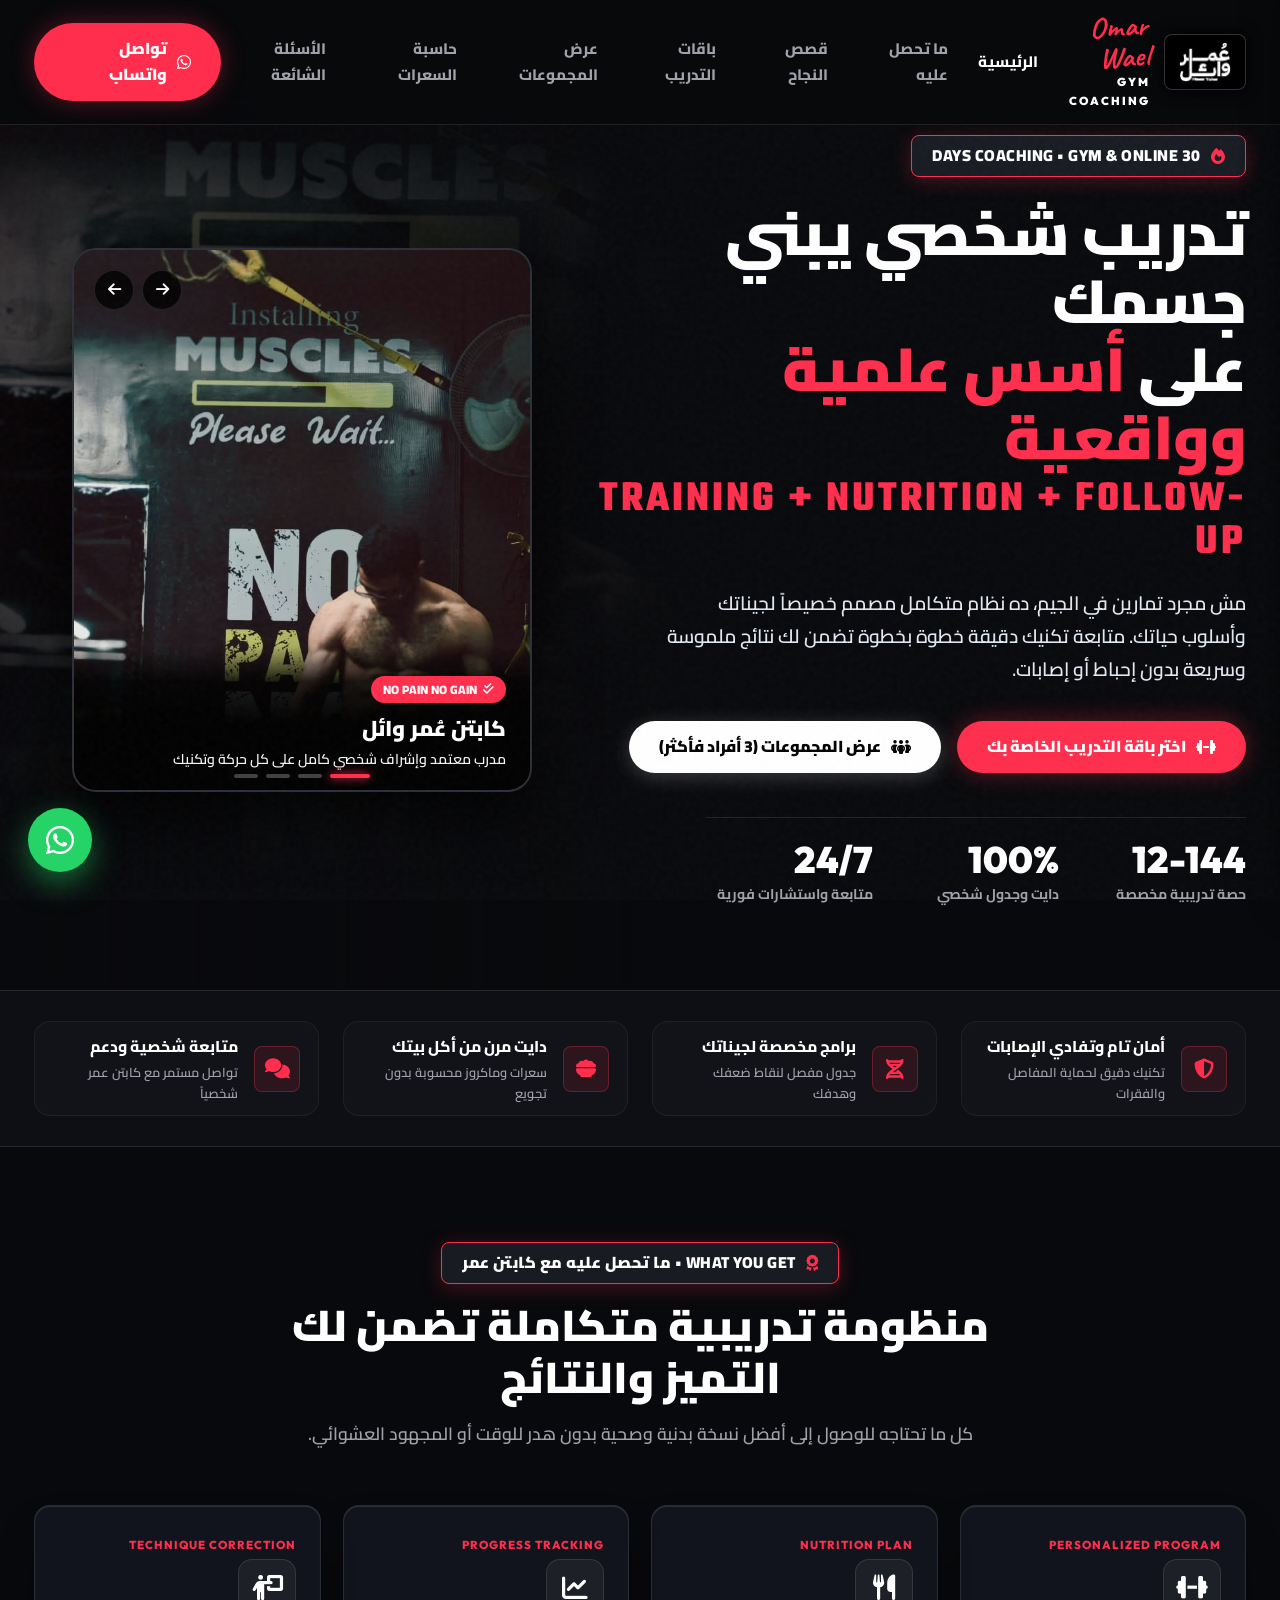
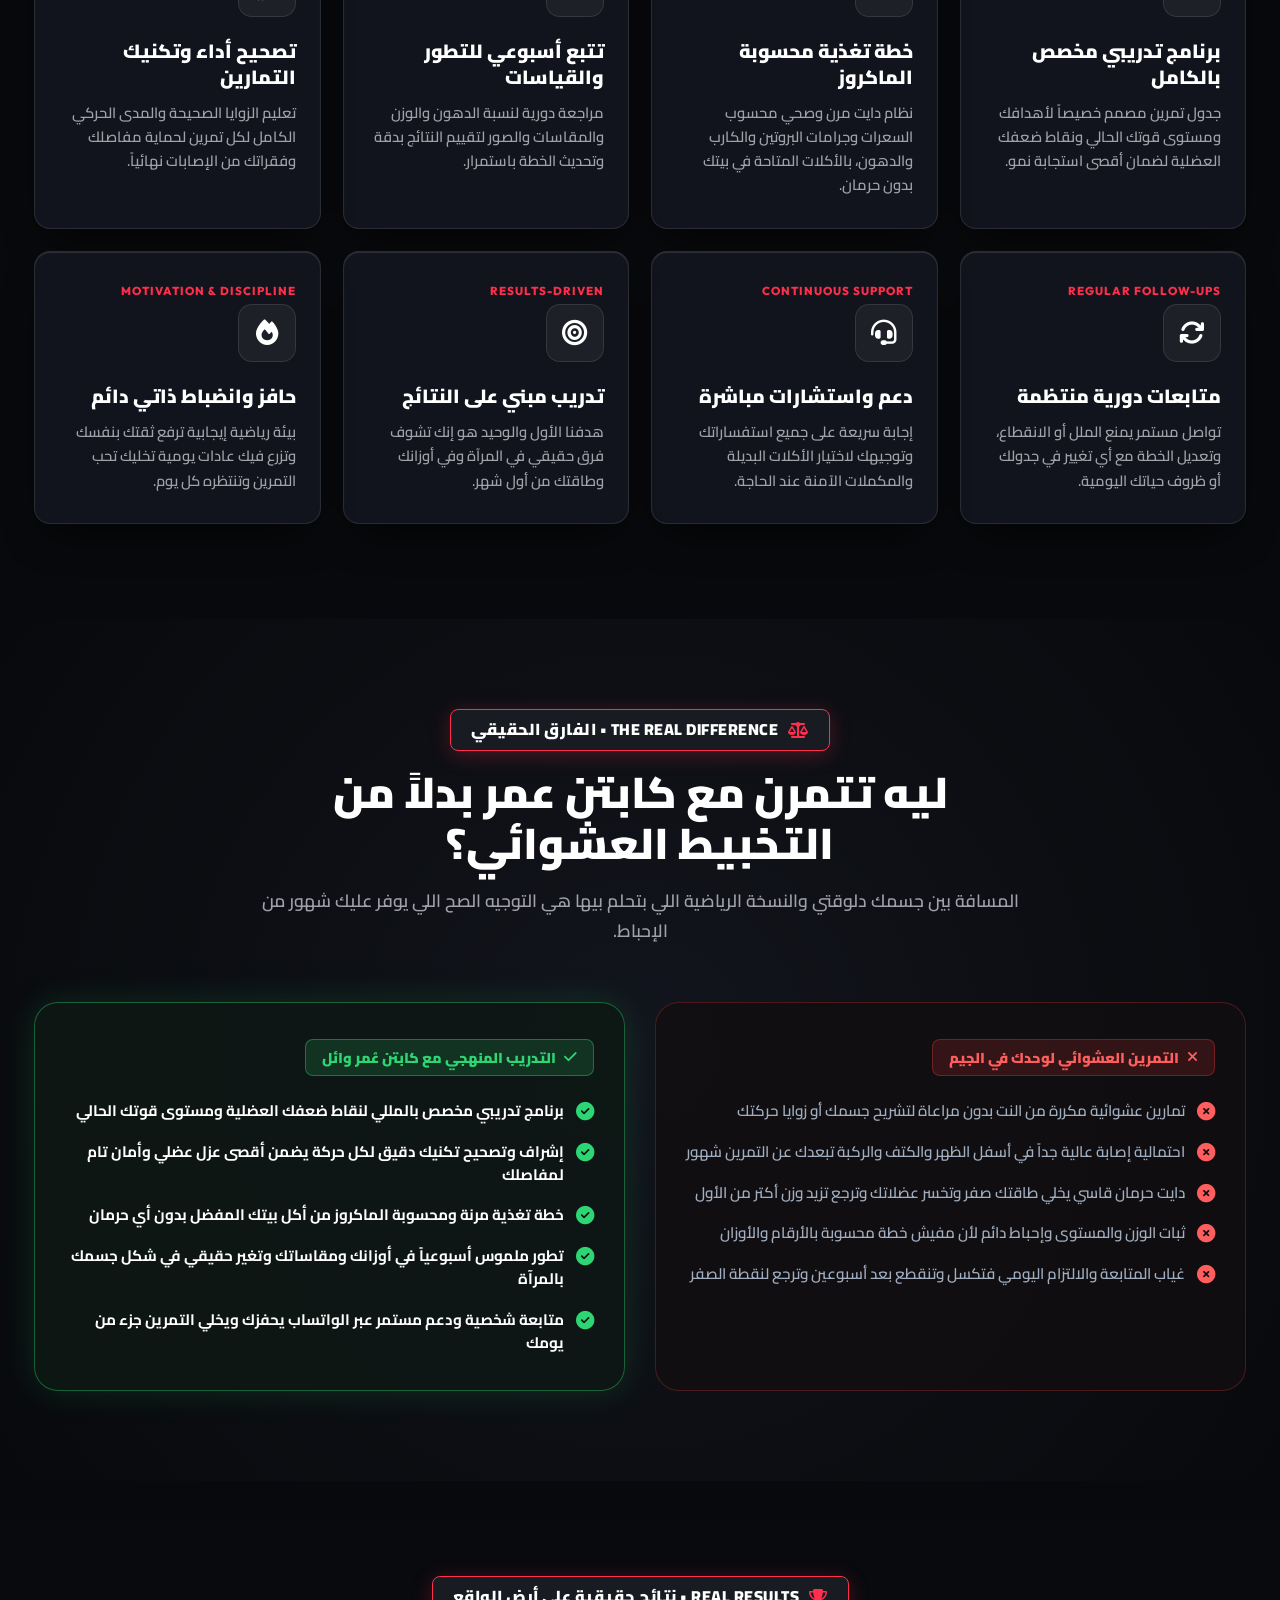
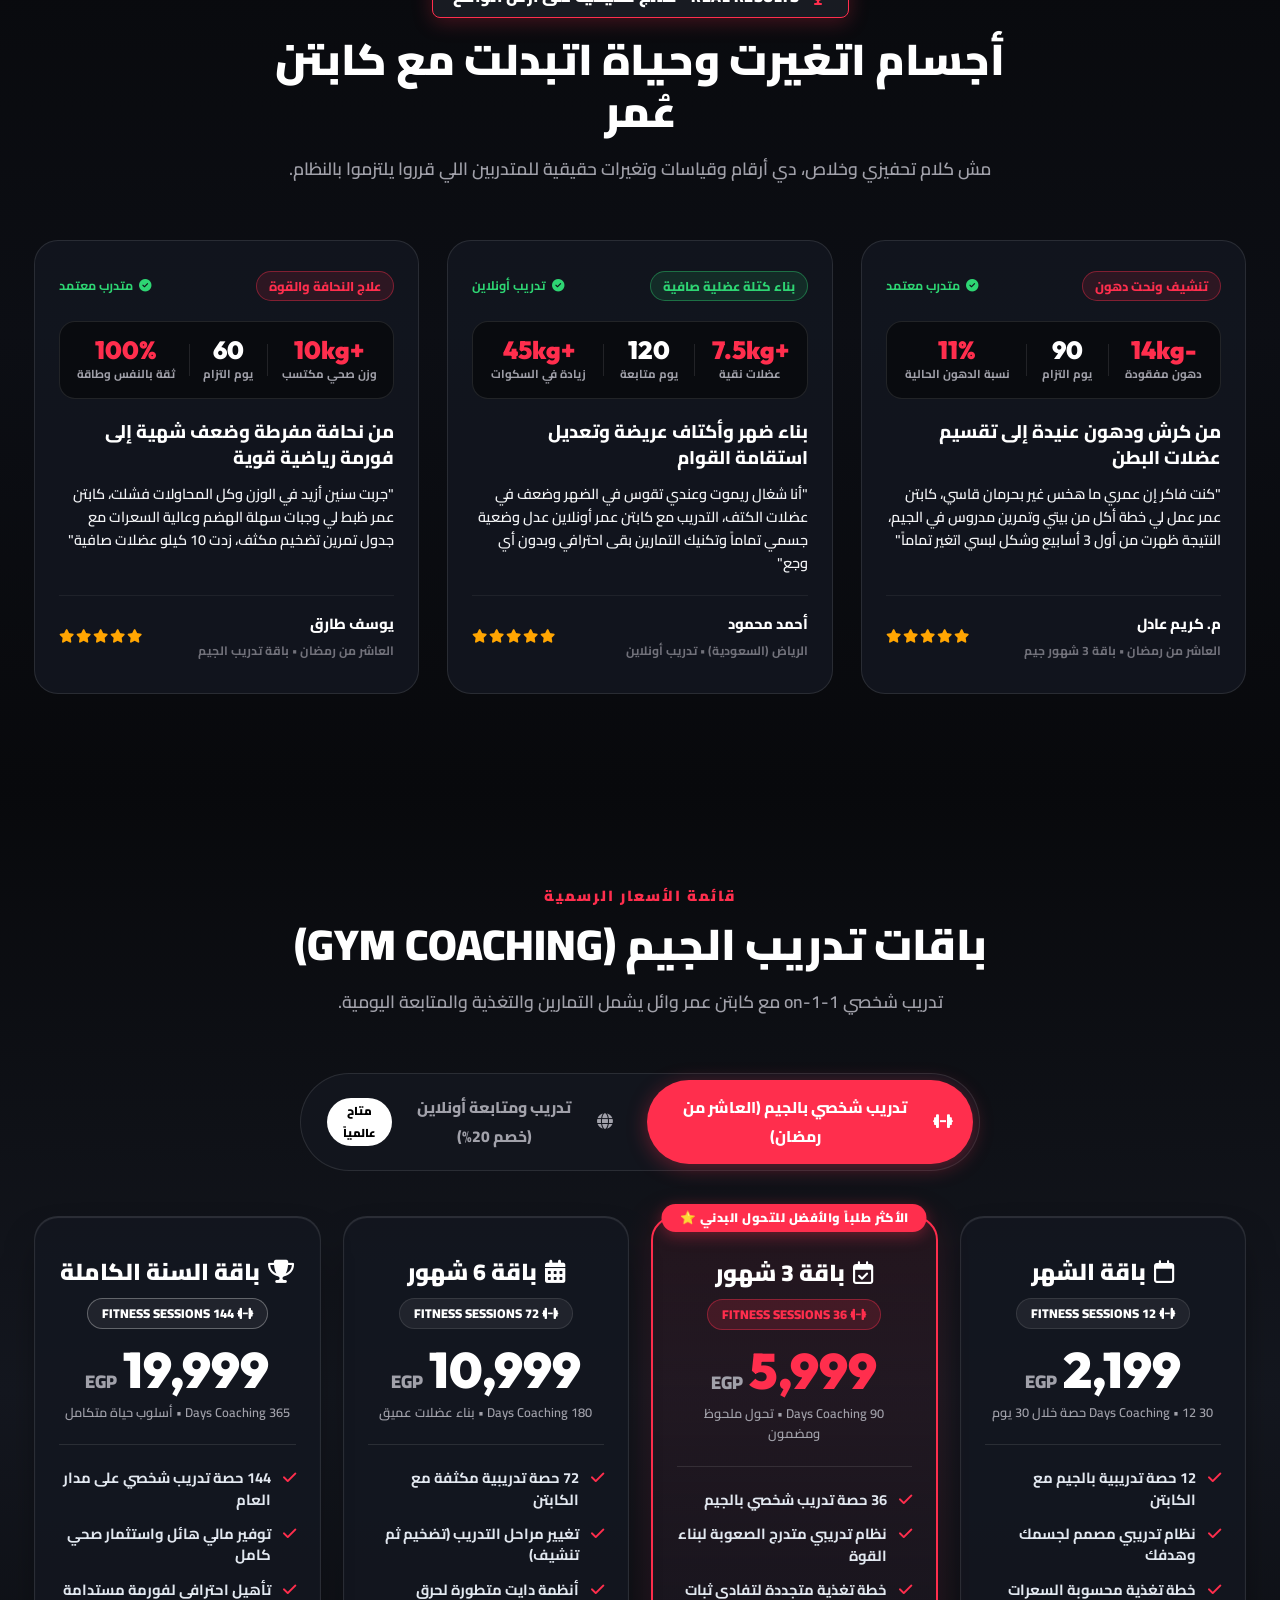
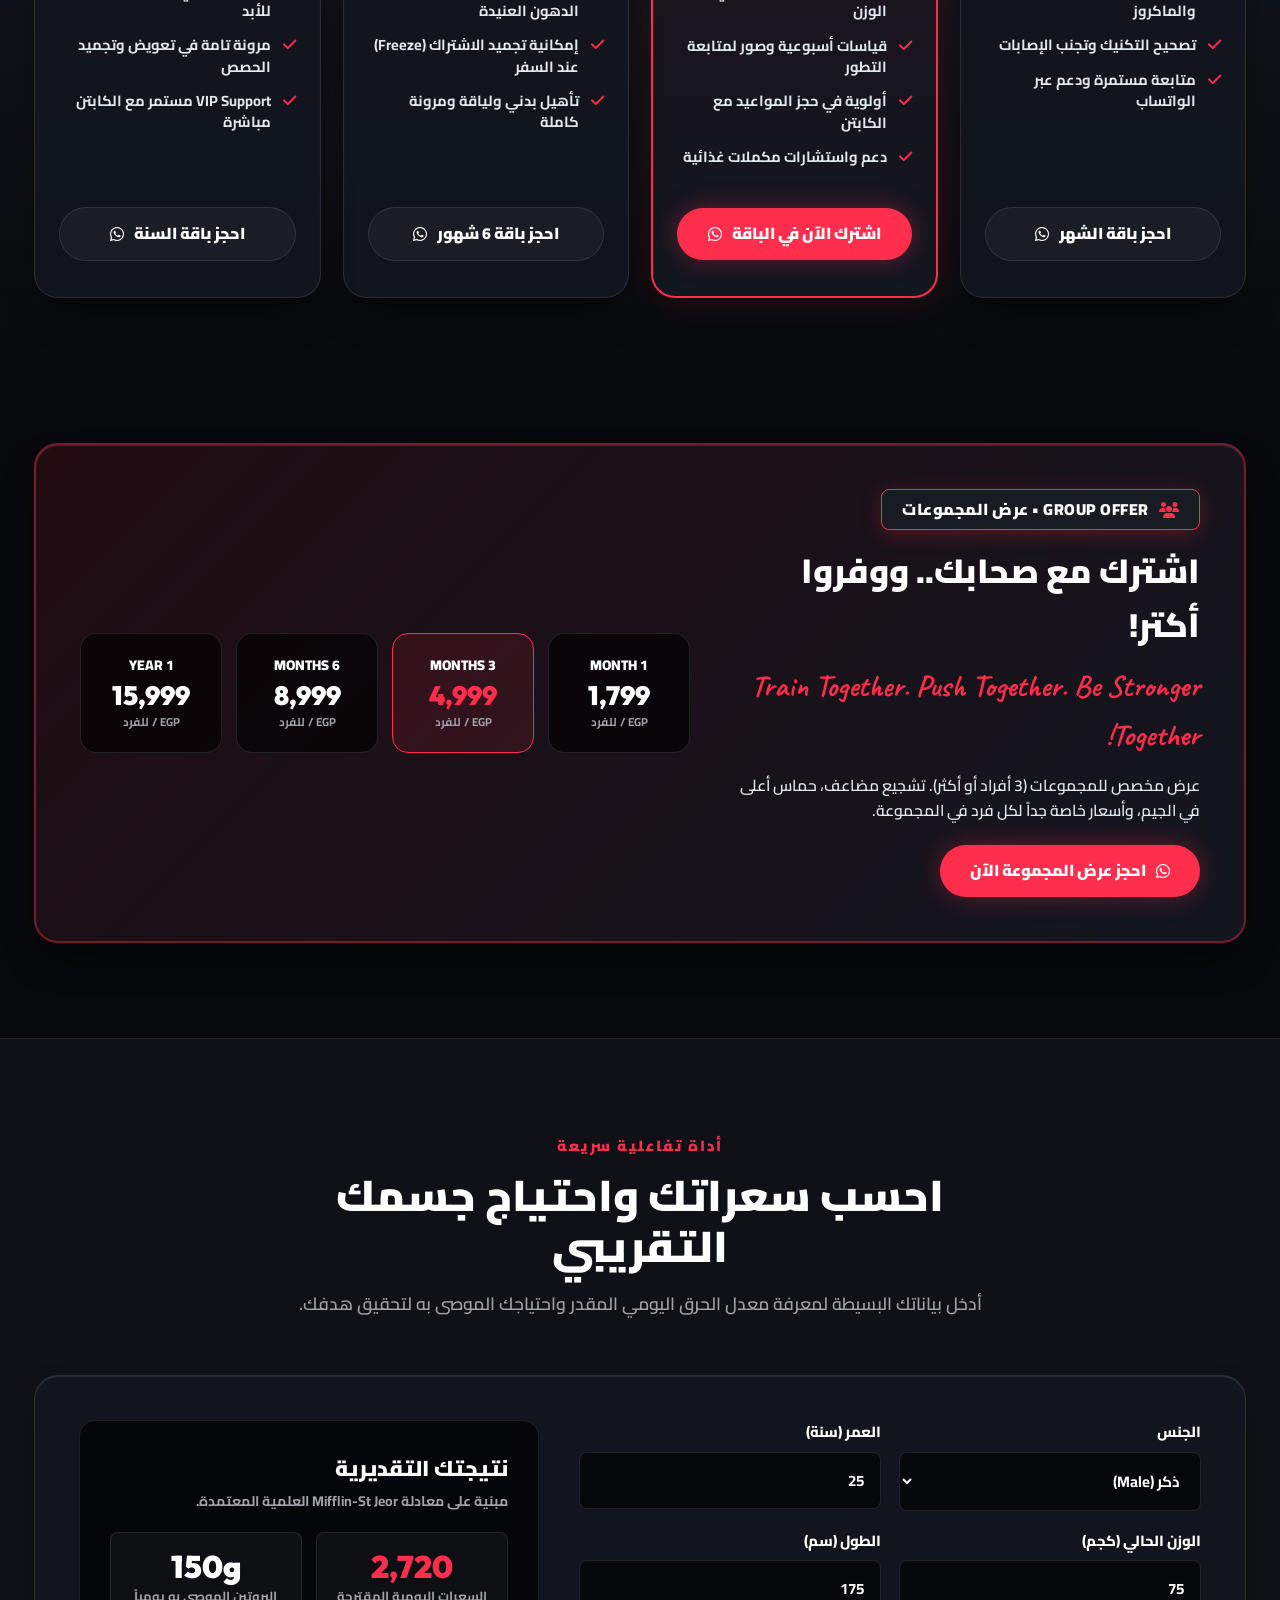
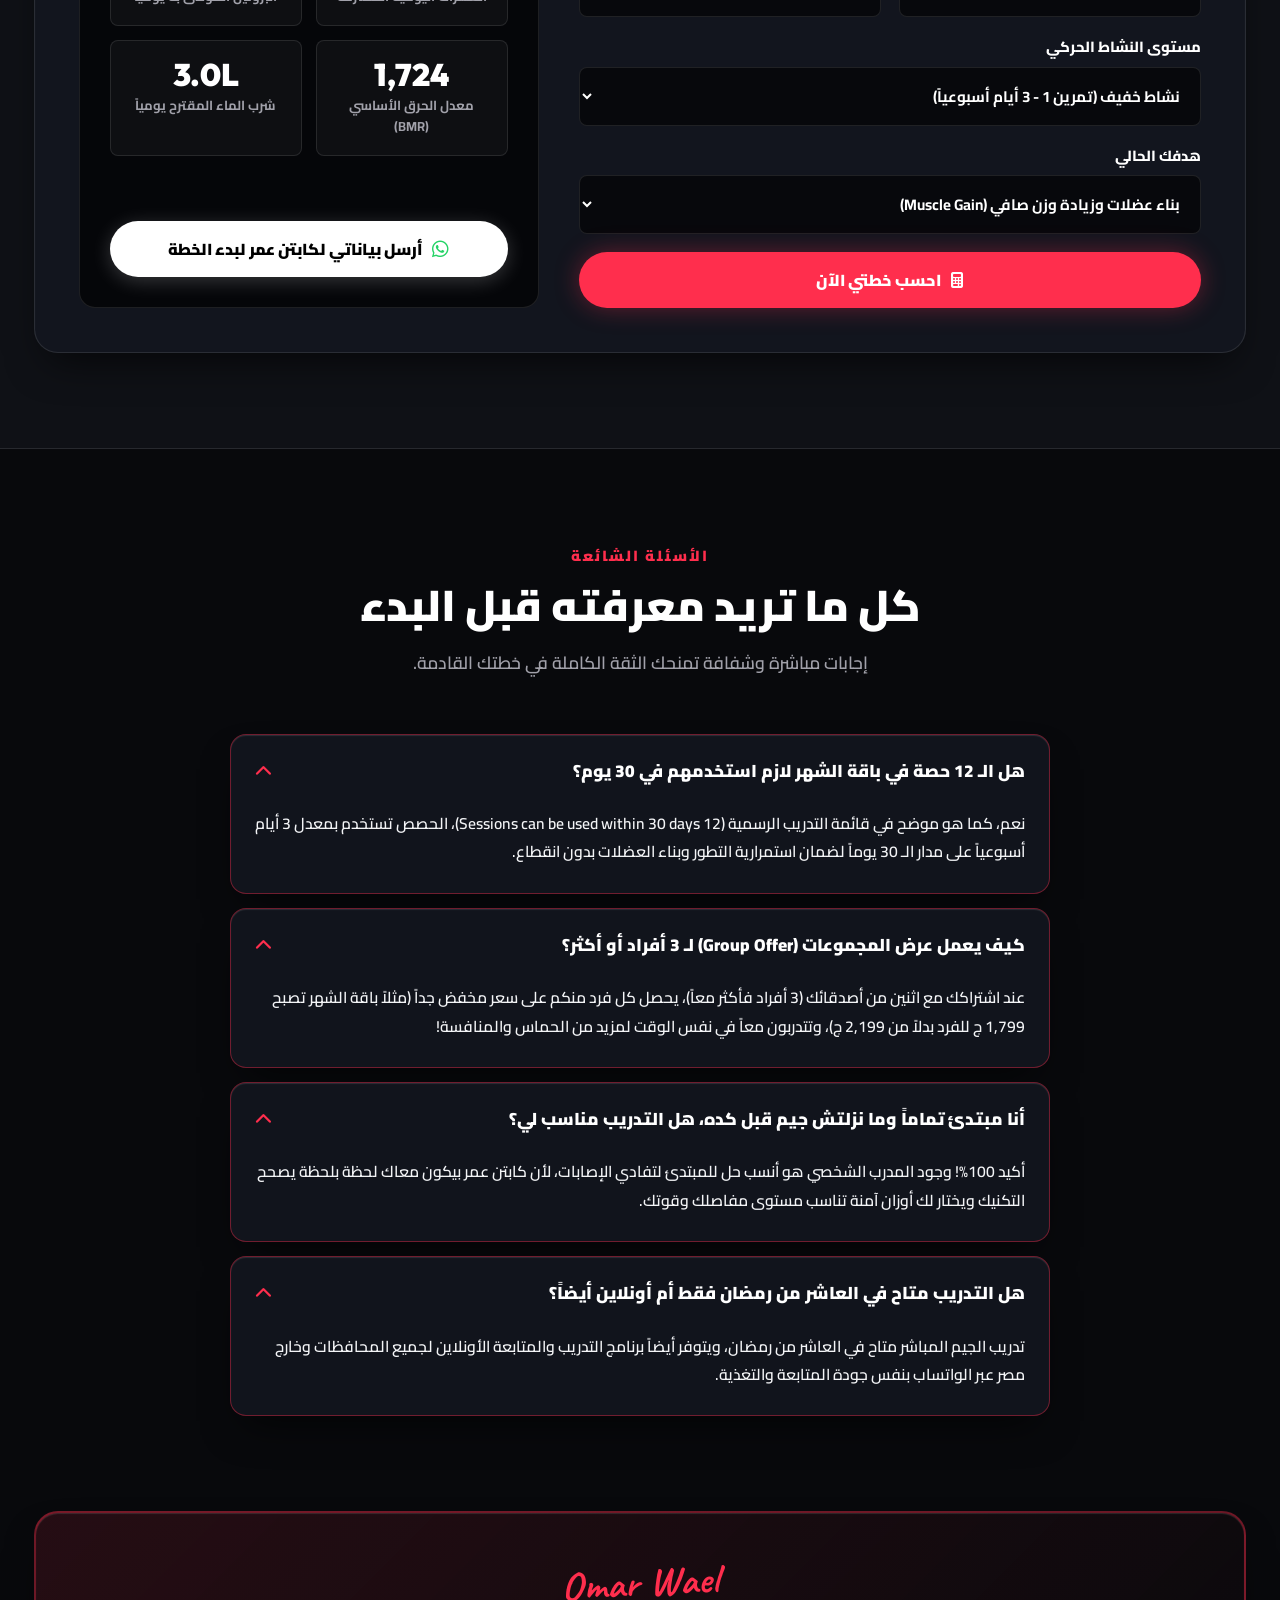
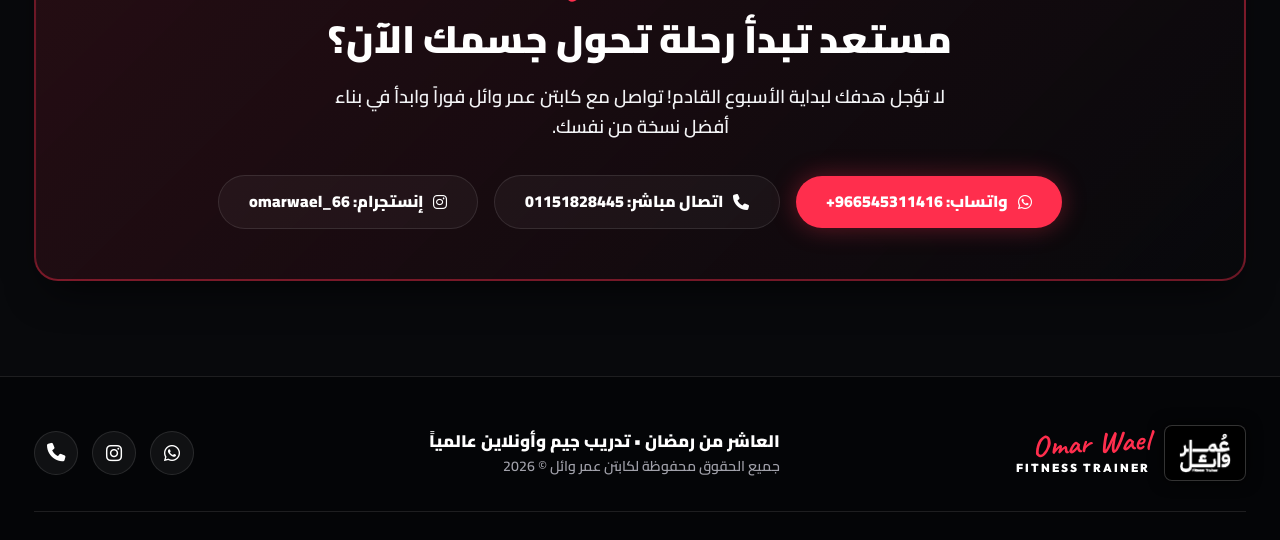
==== index.html @ 927a5b89 "Initial commit: Captain Omar Wael Gym & Online Coaching Website" ====
<!DOCTYPE html>
<html lang="ar" dir="rtl">
<head>
  <meta charset="UTF-8">
  <meta name="viewport" content="width=device-width, initial-scale=1.0">
  <title>كابتن عُمر وائل | GYM COACHING & FITNESS</title>
  <meta name="description" content="الموقع الرسمي لكابتن عمر وائل - تدريب جيم شخصي وتدريب أونلاين. برامج تدريب وتغذية ومتابعة مستمرة. العاشر من رمضان وحول العالم.">
  
  
  <link rel="preconnect" href="https://fonts.googleapis.com">
  <link rel="preconnect" href="https://fonts.gstatic.com" crossorigin>
  <link href="https://fonts.googleapis.com/css2?family=Cairo:wght@600;700;800;900&family=Caveat:wght@700&family=Outfit:wght@600;700;800;900&family=Teko:wght@700&display=swap" rel="stylesheet">
  
  
  <link rel="stylesheet" href="https://cdnjs.cloudflare.com/ajax/libs/font-awesome/6.5.1/css/all.min.css">

  <link rel="stylesheet" href="style.css">
</head>
<body>

  
  <header>
    <div class="container">
      <div class="nav-wrapper">
        <button class="mobile-toggle-btn" id="mobileToggleBtn" onclick="toggleMobileMenu()" aria-label="فتح القائمة">
          <span></span>
          <span></span>
          <span></span>
        </button>
        
        <a href="#hero" class="brand-logo-container">
          <div class="logo-img-wrapper">
            <img src="logo_white_transparent.png" alt="Omar Wael Logo" class="logo-official-img">
          </div>
          <div class="logo-signature-text">
            <span class="signature-name">Omar Wael</span>
            <span class="signature-title">GYM COACHING</span>
          </div>
        </a>

        
        <ul class="nav-links">
          <li><a href="#hero" class="active">الرئيسية</a></li>
          <li><a href="#services">ما تحصل عليه</a></li>
          <li><a href="#transformations">قصص النجاح</a></li>
          <li><a href="#pricing">باقات التدريب</a></li>
          <li><a href="#group-offer">عرض المجموعات</a></li>
          <li><a href="#calculator">حاسبة السعرات</a></li>
          <li><a href="#faq">الأسئلة الشائعة</a></li>
        </ul>

        
        <div>
          <a href="https://wa.me/966545311416?text=%D9%85%D8%B1%D8%AD%D8%A8%D8%A7%D9%8B%20%D9%83%D8%A7%D8%A8%D8%AA%D9%86%20%D8%B9%D9%85%D8%B1%D8%8C%20%D8%A3%D8%B1%D8%BA%D8%A8%20%D9%81%D9%8A%20%D8%A7%D9%84%D8%A7%D8%B3%D8%AA%D9%81%D8%B3%D8%A7%D8%B1%20%D8%B9%D9%86%20%D8%A8%D8%A7%D9%82%D8%A7%D8%AA%20%D8%AA%D8%AF%D8%B1%D9%8A%D8%A8%20%D8%A7%D9%84%D8%AC%D9%8A%D9%85%20(Gym%20Coaching)" target="_blank" class="btn btn-red btn-pulse">
            <i class="fa-brands fa-whatsapp"></i>
            <span>تواصل واتساب</span>
          </a>
        </div>
      </div>
    </div>
  </header>

  <!-- Mobile Drawer Menu -->
  <div class="mobile-nav-drawer" id="mobileNavDrawer">
    <div class="mobile-drawer-header">
      <div class="logo-signature-text">
        <span class="signature-name">Omar Wael</span>
        <span class="signature-title">FITNESS COACH</span>
      </div>
      <button class="drawer-close-btn" onclick="toggleMobileMenu()" aria-label="إغلاق القائمة">
        <i class="fa-solid fa-xmark"></i>
      </button>
    </div>
    <ul class="mobile-nav-links">
      <li><a href="#hero" onclick="toggleMobileMenu()"><i class="fa-solid fa-house"></i> <span>الرئيسية</span></a></li>
      <li><a href="#trust" onclick="toggleMobileMenu()"><i class="fa-solid fa-shield-halved"></i> <span>الضمانات والتميز</span></a></li>
      <li><a href="#services" onclick="toggleMobileMenu()"><i class="fa-solid fa-dumbbell"></i> <span>ما تحصل عليه</span></a></li>
      <li><a href="#transformations" onclick="toggleMobileMenu()"><i class="fa-solid fa-trophy"></i> <span>قصص النجاح</span></a></li>
      <li><a href="#comparison" onclick="toggleMobileMenu()"><i class="fa-solid fa-scale-balanced"></i> <span>ليه تدرب مع عمر</span></a></li>
      <li><a href="#pricing" onclick="toggleMobileMenu()"><i class="fa-solid fa-tags"></i> <span>باقات التدريب</span></a></li>
      <li><a href="#group-offer" onclick="toggleMobileMenu()"><i class="fa-solid fa-users"></i> <span>عرض المجموعات</span></a></li>
      <li><a href="#calculator" onclick="toggleMobileMenu()"><i class="fa-solid fa-calculator"></i> <span>حاسبة السعرات</span></a></li>
      <li><a href="#faq" onclick="toggleMobileMenu()"><i class="fa-solid fa-circle-question"></i> <span>الأسئلة الشائعة</span></a></li>
    </ul>
    <div style="margin-top: auto; padding-top: 20px;">
      <a href="https://wa.me/966545311416?text=%D9%85%D8%B1%D8%AD%D8%A8%D8%A7%D9%8B%20%D9%83%D8%A7%D8%A8%D8%AA%D9%86%20%D8%B9%D9%85%D8%B1%D8%8C%20%D8%A3%D8%B1%D8%BA%D8%A8%20%D9%81%D9%8A%20%D8%A7%D9%84%D8%A7%D8%B3%D8%AA%D9%81%D8%B3%D8%A7%D8%B1%20%D8%B9%D9%86%20%D8%A8%D8%A7%D9%82%D8%A7%D8%AA%20%D8%A7%D9%84%D8%AA%D8%AF%D8%B1%D9%8A%D8%A8" target="_blank" class="btn btn-red" style="width: 100%;">
        <i class="fa-brands fa-whatsapp"></i>
        <span>تواصل واتساب</span>
      </a>
    </div>
  </div>
  <div class="drawer-backdrop" id="drawerBackdrop" onclick="toggleMobileMenu()"></div>

  <!-- Hero Section -->
  <section class="hero-section" id="hero">
    <div class="hero-bg-container">
      <img src="WhatsApp Image 2026-09-18 at 9.22.22 PM.jpeg" alt="Captain Omar Wael Gym Backdrop" class="hero-bg-image">
      <div class="hero-overlay-gradient"></div>
    </div>

    <div class="container">
      <div class="hero-grid">
        
        <div>
          <div class="hero-pretitle-box">
            <span class="athletic-badge">
              <i class="fa-solid fa-fire"></i>
              <span>30 DAYS COACHING • GYM & ONLINE</span>
            </span>
          </div>

          <h1 class="hero-headline">
            تدريب شخصي يبني جسمك<br>
            على <span class="red-text">أسس علمية وواقعية</span>
            <span class="tagline-en">TRAINING + NUTRITION + FOLLOW-UP</span>
          </h1>

          <p class="hero-description">
            مش مجرد تمارين في الجيم، ده نظام متكامل مصمم خصيصاً لجيناتك وأسلوب حياتك. متابعة تكنيك دقيقة خطوة بخطوة تضمن لك نتائج ملموسة وسريعة بدون إحباط أو إصابات.
          </p>

          <div class="hero-cta-group">
            <a href="#pricing" class="btn btn-red btn-pulse">
              <i class="fa-solid fa-dumbbell"></i>
              <span>اختر باقة التدريب الخاصة بك</span>
            </a>
            <a href="#group-offer" class="btn btn-white">
              <i class="fa-solid fa-people-group"></i>
              <span>عرض المجموعات (3 أفراد فأكثر)</span>
            </a>
          </div>

          
          <div class="hero-stats-row">
            <div class="hero-stat-card">
              <h4>12-144</h4>
              <p>حصة تدريبية مخصصة</p>
            </div>
            <div class="hero-stat-card">
              <h4>100%</h4>
              <p>دايت وجدول شخصي</p>
            </div>
            <div class="hero-stat-card">
              <h4>24/7</h4>
              <p>متابعة واستشارات فورية</p>
            </div>
          </div>
        </div>

        
        <div>
          <div class="slider-container-card">
            
            <div class="slider-controls">
              <button class="slider-arrow-btn" onclick="prevSlide()" title="الصورة السابقة">
                <i class="fa-solid fa-arrow-right"></i>
              </button>
              <button class="slider-arrow-btn" onclick="nextSlide()" title="الصورة التالية">
                <i class="fa-solid fa-arrow-left"></i>
              </button>
            </div>

            
            <div class="slider-viewport" id="sliderViewport">
              <div class="slide-item active">
                <img src="WhatsApp Image 2026-09-18 at 9.22.22 PM.jpeg" alt="كابتن عمر وائل">
                <div class="slide-caption-overlay">
                  <div class="slide-badge"><i class="fa-solid fa-check-double"></i> NO PAIN NO GAIN</div>
                  <h3>كابتن عُمر وائل</h3>
                  <p>مدرب معتمد وإشراف شخصي كامل على كل حركة وتكنيك</p>
                </div>
              </div>

              <div class="slide-item">
                <img src="WhatsApp Image 2026-09-18 at 9.22.22 PM (1).jpeg" alt="عضلات الظهر والقوة">
                <div class="slide-caption-overlay">
                  <div class="slide-badge"><i class="fa-solid fa-dumbbell"></i> بناء كتلة عضلية نقية</div>
                  <h3>تشريح وقوة عضلية متناسقة</h3>
                  <p>برامج تضخيم وتنشيف محسوبة بدقة لنتائج مضمونة</p>
                </div>
              </div>

              <div class="slide-item">
                <img src="WhatsApp Image 2026-09-18 at 9.22.22 PM (2).jpeg" alt="كابتن عمر وائل - تدريب شخصي">
                <div class="slide-caption-overlay">
                  <div class="slide-badge"><i class="fa-solid fa-trophy"></i> انضباط والتزام يومي</div>
                  <h3>خطة تدريب وتغذية بدون حرمان</h3>
                  <p>نظام حياة صحي يناسب وقتك وظروفك اليومية</p>
                </div>
              </div>

              <div class="slide-item">
                <img src="WhatsApp Image 2026-09-18 at 5.15.59 PM.jpeg" alt="كابتن عمر وائل في الجيم">
                <div class="slide-caption-overlay">
                  <div class="slide-badge"><i class="fa-solid fa-user-shield"></i> تدريب آمن وممتع</div>
                  <h3>جاهز يتابعك من أول يوم حتى هدفك</h3>
                  <p>العاشر من رمضان وتدريب أونلاين لجميع أنحاء العالم</p>
                </div>
              </div>
            </div>

            
            <div class="slider-indicators" id="sliderIndicators">
              <div class="indicator-dot active" onclick="goToSlide(0)"></div>
              <div class="indicator-dot" onclick="goToSlide(1)"></div>
              <div class="indicator-dot" onclick="goToSlide(2)"></div>
              <div class="indicator-dot" onclick="goToSlide(3)"></div>
            </div>
          </div>
        </div>
      </div>
    </div>
  </section>

  <!-- Trust & Value Strip -->
  <div class="trust-strip-container reveal" id="trust">
    <div class="container">
      <div class="trust-strip-grid">
        <div class="trust-item">
          <div class="trust-icon"><i class="fa-solid fa-shield-halved"></i></div>
          <div class="trust-text">
            <h4>أمان تام وتفادي الإصابات</h4>
            <p>تكنيك دقيق لحماية المفاصل والفقرات</p>
          </div>
        </div>
        <div class="trust-item">
          <div class="trust-icon"><i class="fa-solid fa-dna"></i></div>
          <div class="trust-text">
            <h4>برامج مخصصة لجيناتك</h4>
            <p>جدول مفصل لنقاط ضعفك وهدفك</p>
          </div>
        </div>
        <div class="trust-item">
          <div class="trust-icon"><i class="fa-solid fa-bowl-food"></i></div>
          <div class="trust-text">
            <h4>دايت مرن من أكل بيتك</h4>
            <p>سعرات وماكروز محسوبة بدون تجويع</p>
          </div>
        </div>
        <div class="trust-item">
          <div class="trust-icon"><i class="fa-solid fa-comments"></i></div>
          <div class="trust-text">
            <h4>متابعة شخصية ودعم</h4>
            <p>تواصل مستمر مع كابتن عمر شخصياً</p>
          </div>
        </div>
      </div>
    </div>
  </div>

  
  <section id="services">
    <div class="container">
      <div class="section-header">
        <span class="athletic-badge" style="margin-bottom: 16px;">
          <i class="fa-solid fa-award"></i>
          <span>WHAT YOU GET • ما تحصل عليه مع كابتن عمر</span>
        </span>
        <h2 class="section-title">منظومة تدريبية متكاملة تضمن لك التميز والنتائج</h2>
        <p class="section-desc">كل ما تحتاجه للوصول إلى أفضل نسخة بدنية وصحية بدون هدر للوقت أو المجهود العشوائي.</p>
      </div>

      <div class="features-grid">
        <div class="feature-card">
          <span class="feature-en-tag">PERSONALIZED PROGRAM</span>
          <div class="feature-icon-badge">
            <i class="fa-solid fa-dumbbell"></i>
          </div>
          <h4>برنامج تدريبي مخصص بالكامل</h4>
          <p>جدول تمرين مصمم خصيصاً لأهدافك ومستوى قوتك الحالي ونقاط ضعفك العضلية لضمان أقصى استجابة نمو.</p>
        </div>

        <div class="feature-card">
          <span class="feature-en-tag">NUTRITION PLAN</span>
          <div class="feature-icon-badge">
            <i class="fa-solid fa-utensils"></i>
          </div>
          <h4>خطة تغذية محسوبة الماكروز</h4>
          <p>نظام دايت مرن وصحي محسوب السعرات وجرامات البروتين والكارب والدهون، بالأكلات المتاحة في بيتك بدون حرمان.</p>
        </div>

        <div class="feature-card">
          <span class="feature-en-tag">PROGRESS TRACKING</span>
          <div class="feature-icon-badge">
            <i class="fa-solid fa-chart-line"></i>
          </div>
          <h4>تتبع أسبوعي للتطور والقياسات</h4>
          <p>مراجعة دورية لنسبة الدهون والوزن والمقاسات والصور لتقييم النتائج بدقة وتحديث الخطة باستمرار.</p>
        </div>

        <div class="feature-card">
          <span class="feature-en-tag">TECHNIQUE CORRECTION</span>
          <div class="feature-icon-badge">
            <i class="fa-solid fa-person-chalkboard"></i>
          </div>
          <h4>تصحيح أداء وتكنيك التمارين</h4>
          <p>تعليم الزوايا الصحيحة والمدى الحركي الكامل لكل تمرين لحماية مفاصلك وفقراتك من الإصابات نهائياً.</p>
        </div>

        <div class="feature-card">
          <span class="feature-en-tag">REGULAR FOLLOW-UPS</span>
          <div class="feature-icon-badge">
            <i class="fa-solid fa-arrows-rotate"></i>
          </div>
          <h4>متابعات دورية منتظمة</h4>
          <p>تواصل مستمر يمنع الملل أو الانقطاع، وتعديل الخطة مع أي تغيير في جدولك أو ظروف حياتك اليومية.</p>
        </div>

        <div class="feature-card">
          <span class="feature-en-tag">CONTINUOUS SUPPORT</span>
          <div class="feature-icon-badge">
            <i class="fa-solid fa-headset"></i>
          </div>
          <h4>دعم واستشارات مباشرة</h4>
          <p>إجابة سريعة على جميع استفساراتك وتوجيهك لاختيار الأكلات البديلة والمكملات الآمنة عند الحاجة.</p>
        </div>

        <div class="feature-card">
          <span class="feature-en-tag">RESULTS-DRIVEN</span>
          <div class="feature-icon-badge">
            <i class="fa-solid fa-bullseye"></i>
          </div>
          <h4>تدريب مبني على النتائج</h4>
          <p>هدفنا الأول والوحيد هو إنك تشوف فرق حقيقي في المرآة وفي أوزانك وطاقتك من أول شهر.</p>
        </div>

        <div class="feature-card">
          <span class="feature-en-tag">MOTIVATION & DISCIPLINE</span>
          <div class="feature-icon-badge">
            <i class="fa-solid fa-fire"></i>
          </div>
          <h4>حافز وانضباط ذاتي دائم</h4>
          <p>بيئة رياضية إيجابية ترفع ثقتك بنفسك وتزرع فيك عادات يومية تخليك تحب التمرين وتنتظره كل يوم.</p>
        </div>
      </div>
    </div>
  </section>

  <!-- Smart Comparison Section -->
  <section id="comparison" class="comparison-section reveal">
    <div class="container">
      <div class="section-header">
        <span class="athletic-badge" style="margin-bottom: 16px;">
          <i class="fa-solid fa-scale-balanced"></i>
          <span>THE REAL DIFFERENCE • الفارق الحقيقي</span>
        </span>
        <h2 class="section-title">ليه تتمرن مع كابتن عمر بدلاً من التخبيط العشوائي؟</h2>
        <p class="section-desc">المسافة بين جسمك دلوقتي والنسخة الرياضية اللي بتحلم بيها هي التوجيه الصح اللي يوفر عليك شهور من الإحباط.</p>
      </div>

      <div class="comparison-grid">
        <!-- Bad Way -->
        <div class="comparison-card bad">
          <div class="comp-badge bad"><i class="fa-solid fa-xmark"></i> التمرين العشوائي لوحدك في الجيم</div>
          <ul class="comp-list">
            <li><i class="fa-solid fa-circle-xmark"></i> <span>تمارين عشوائية مكررة من النت بدون مراعاة لتشريح جسمك أو زوايا حركتك</span></li>
            <li><i class="fa-solid fa-circle-xmark"></i> <span>احتمالية إصابة عالية جداً في أسفل الظهر والكتف والركبة تبعدك عن التمرين شهور</span></li>
            <li><i class="fa-solid fa-circle-xmark"></i> <span>دايت حرمان قاسي يخلي طاقتك صفر وتخسر عضلاتك وترجع تزيد وزن أكتر من الأول</span></li>
            <li><i class="fa-solid fa-circle-xmark"></i> <span>ثبات الوزن والمستوى وإحباط دائم لأن مفيش خطة محسوبة بالأرقام والأوزان</span></li>
            <li><i class="fa-solid fa-circle-xmark"></i> <span>غياب المتابعة والالتزام اليومي فتكسل وتنقطع بعد أسبوعين وترجع لنقطة الصفر</span></li>
          </ul>
        </div>

        <!-- Good Way with Omar -->
        <div class="comparison-card good">
          <div class="comp-badge good"><i class="fa-solid fa-check"></i> التدريب المنهجي مع كابتن عُمر وائل</div>
          <ul class="comp-list">
            <li><i class="fa-solid fa-circle-check"></i> <span>برنامج تدريبي مخصص بالمللي لنقاط ضعفك العضلية ومستوى قوتك الحالي</span></li>
            <li><i class="fa-solid fa-circle-check"></i> <span>إشراف وتصحيح تكنيك دقيق لكل حركة يضمن أقصى عزل عضلي وأمان تام لمفاصلك</span></li>
            <li><i class="fa-solid fa-circle-check"></i> <span>خطة تغذية مرنة ومحسوبة الماكروز من أكل بيتك المفضل بدون أي حرمان</span></li>
            <li><i class="fa-solid fa-circle-check"></i> <span>تطور ملموس أسبوعياً في أوزانك ومقاساتك وتغير حقيقي في شكل جسمك بالمرآة</span></li>
            <li><i class="fa-solid fa-circle-check"></i> <span>متابعة شخصية ودعم مستمر عبر الواتساب يحفزك ويخلي التمرين جزء من يومك</span></li>
          </ul>
        </div>
      </div>
    </div>
  </section>

  <!-- Transformations & Real Results Section -->
  <section id="transformations" class="transformations-section reveal">
    <div class="container">
      <div class="section-header">
        <span class="athletic-badge" style="margin-bottom: 16px;">
          <i class="fa-solid fa-trophy"></i>
          <span>REAL RESULTS • نتائج حقيقية على أرض الواقع</span>
        </span>
        <h2 class="section-title">أجسام اتغيرت وحياة اتبدلت مع كابتن عُمر</h2>
        <p class="section-desc">مش كلام تحفيزي وخلاص، دي أرقام وقياسات وتغيرات حقيقية للمتدربين اللي قرروا يلتزموا بالنظام.</p>
      </div>

      <div class="transform-grid">
        <!-- Story 1 -->
        <div class="transform-card reveal">
          <div>
            <div class="transform-header">
              <span class="client-tag">تنشيف ونحت دهون</span>
              <span class="verified-badge"><i class="fa-solid fa-circle-check"></i> متدرب معتمد</span>
            </div>
            <div class="transform-metrics-row">
              <div class="metric-col">
                <div class="val accent">-14kg</div>
                <div class="lbl">دهون مفقودة</div>
              </div>
              <div class="metric-divider"></div>
              <div class="metric-col">
                <div class="val">90</div>
                <div class="lbl">يوم التزام</div>
              </div>
              <div class="metric-divider"></div>
              <div class="metric-col">
                <div class="val accent">11%</div>
                <div class="lbl">نسبة الدهون الحالية</div>
              </div>
            </div>
            <h4 class="transform-title">من كرش ودهون عنيدة إلى تقسيم عضلات البطن</h4>
            <p class="transform-desc">"كنت فاكر إن عمري ما هخس غير بحرمان قاسي، كابتن عمر عمل لي خطة أكل من بيتي وتمرين مدروس في الجيم، النتيجة ظهرت من أول 3 أسابيع وشكل لبسي اتغير تماماً"</p>
          </div>
          <div class="client-footer">
            <div class="client-info">
              <h5>م. كريم عادل</h5>
              <span>العاشر من رمضان • باقة 3 شهور جيم</span>
            </div>
            <div class="client-stars">
              <i class="fa-solid fa-star"></i><i class="fa-solid fa-star"></i><i class="fa-solid fa-star"></i><i class="fa-solid fa-star"></i><i class="fa-solid fa-star"></i>
            </div>
          </div>
        </div>

        <!-- Story 2 -->
        <div class="transform-card reveal">
          <div>
            <div class="transform-header">
              <span class="client-tag" style="background: rgba(46, 213, 115, 0.12); color: #2ED573; border-color: rgba(46, 213, 115, 0.4);">بناء كتلة عضلية صافية</span>
              <span class="verified-badge"><i class="fa-solid fa-circle-check"></i> تدريب أونلاين</span>
            </div>
            <div class="transform-metrics-row">
              <div class="metric-col">
                <div class="val accent">+7.5kg</div>
                <div class="lbl">عضلات نقية</div>
              </div>
              <div class="metric-divider"></div>
              <div class="metric-col">
                <div class="val">120</div>
                <div class="lbl">يوم متابعة</div>
              </div>
              <div class="metric-divider"></div>
              <div class="metric-col">
                <div class="val accent">+45kg</div>
                <div class="lbl">زيادة في السكوات</div>
              </div>
            </div>
            <h4 class="transform-title">بناء ضهر وأكتاف عريضة وتعديل استقامة القوام</h4>
            <p class="transform-desc">"أنا شغال ريموت وعندي تقوس في الضهر وضعف في عضلات الكتف، التدريب مع كابتن عمر أونلاين عدل وضعية جسمي تماماً وتكنيك التمارين بقى احترافي وبدون أي وجع"</p>
          </div>
          <div class="client-footer">
            <div class="client-info">
              <h5>أحمد محمود</h5>
              <span>الرياض (السعودية) • تدريب أونلاين</span>
            </div>
            <div class="client-stars">
              <i class="fa-solid fa-star"></i><i class="fa-solid fa-star"></i><i class="fa-solid fa-star"></i><i class="fa-solid fa-star"></i><i class="fa-solid fa-star"></i>
            </div>
          </div>
        </div>

        <!-- Story 3 -->
        <div class="transform-card reveal">
          <div>
            <div class="transform-header">
              <span class="client-tag">علاج النحافة والقوة</span>
              <span class="verified-badge"><i class="fa-solid fa-circle-check"></i> متدرب معتمد</span>
            </div>
            <div class="transform-metrics-row">
              <div class="metric-col">
                <div class="val accent">+10kg</div>
                <div class="lbl">وزن صحي مكتسب</div>
              </div>
              <div class="metric-divider"></div>
              <div class="metric-col">
                <div class="val">60</div>
                <div class="lbl">يوم التزام</div>
              </div>
              <div class="metric-divider"></div>
              <div class="metric-col">
                <div class="val accent">100%</div>
                <div class="lbl">ثقة بالنفس وطاقة</div>
              </div>
            </div>
            <h4 class="transform-title">من نحافة مفرطة وضعف شهية إلى فورمة رياضية قوية</h4>
            <p class="transform-desc">"جربت سنين أزيد في الوزن وكل المحاولات فشلت، كابتن عمر ظبط لي وجبات سهلة الهضم وعالية السعرات مع جدول تمرين تضخيم مكثف، زدت 10 كيلو عضلات صافية"</p>
          </div>
          <div class="client-footer">
            <div class="client-info">
              <h5>يوسف طارق</h5>
              <span>العاشر من رمضان • باقة تدريب الجيم</span>
            </div>
            <div class="client-stars">
              <i class="fa-solid fa-star"></i><i class="fa-solid fa-star"></i><i class="fa-solid fa-star"></i><i class="fa-solid fa-star"></i><i class="fa-solid fa-star"></i>
            </div>
          </div>
        </div>
      </div>
    </div>
  </section>

  <!-- GYM COACHING PACKAGES -->
  <section id="pricing" style="background: linear-gradient(180deg, var(--bg-black) 0%, var(--bg-surface) 50%, var(--bg-black) 100%);">
    <div class="container">
      <div class="section-header">
        <span class="section-eyebrow">قائمة الأسعار الرسمية</span>
        <h2 class="section-title">باقات تدريب الجيم (GYM COACHING)</h2>
        <p class="section-desc">تدريب شخصي 1-on-1 مع كابتن عمر وائل يشمل التمارين والتغذية والمتابعة اليومية.</p>
      </div>

      
      <!-- Pricing Tabs -->
      <div class="pricing-tabs-wrapper">
        <button type="button" class="pricing-tab-btn active" id="tabBtnGym" onclick="switchPricingTab('gym')">
          <i class="fa-solid fa-dumbbell"></i>
          <span>تدريب شخصي بالجيم (العاشر من رمضان)</span>
        </button>
        <button type="button" class="pricing-tab-btn" id="tabBtnOnline" onclick="switchPricingTab('online')">
          <i class="fa-solid fa-globe"></i>
          <span>تدريب ومتابعة أونلاين (خصم 20%)</span>
          <span class="tab-hot-tag">متاح عالمياً</span>
        </button>
      </div>

      <!-- Tab 1: Gym Coaching Grid -->
      <div class="pricing-grid pricing-tab-content active" id="pricingGridGym">
        
        <div class="pricing-card">
          <div class="pricing-header">
            <div class="pricing-tag-duration">
              <i class="fa-regular fa-calendar"></i>
              <span>باقة الشهر</span>
            </div>
            <div class="sessions-count-badge">
              <i class="fa-solid fa-dumbbell"></i> 12 FITNESS SESSIONS
            </div>
            <div class="price-value-row">
              <span class="price-main-number">2,199</span>
              <span class="price-currency">EGP</span>
            </div>
            <p class="price-note-sub">30 Days Coaching • 12 حصة خلال 30 يوم</p>
          </div>

          <ul class="package-features-list">
            <li><i class="fa-solid fa-check"></i> <span>12 حصة تدريبية بالجيم مع الكابتن</span></li>
            <li><i class="fa-solid fa-check"></i> <span>نظام تدريبي مصمم لجسمك وهدفك</span></li>
            <li><i class="fa-solid fa-check"></i> <span>خطة تغذية محسوبة السعرات والماكروز</span></li>
            <li><i class="fa-solid fa-check"></i> <span>تصحيح التكنيك وتجنب الإصابات</span></li>
            <li><i class="fa-solid fa-check"></i> <span>متابعة مستمرة ودعم عبر الواتساب</span></li>
          </ul>

          <a href="https://wa.me/966545311416?text=%D9%85%D8%B1%D8%AD%D8%A8%D8%A7%D9%8B%20%D9%83%D8%A7%D8%A8%D8%AA%D9%86%20%D8%B9%D9%85%D8%B1%D8%8C%20%D8%A3%D8%B1%D8%BA%D8%A8%20%D8%A8%D8%A7%D9%84%D8%A7%D8%B4%D8%AA%D8%B1%D8%A7%D9%83%20%D9%81%D9%8A%20%D8%A8%D8%A7%D9%82%D8%A9%20%D8%A7%D9%84%D8%B4%D9%87%D8%B1%20Gym%20Coaching%20(2,199%20EGP)" target="_blank" class="btn btn-outline">
            <span>احجز باقة الشهر</span>
            <i class="fa-brands fa-whatsapp"></i>
          </a>
        </div>

        
        <div class="pricing-card featured">
          <div class="featured-ribbon">الأكثر طلباً والأفضل للتحول البدني ⭐</div>
          <div class="pricing-header">
            <div class="pricing-tag-duration">
              <i class="fa-regular fa-calendar-check"></i>
              <span>باقة 3 شهور</span>
            </div>
            <div class="sessions-count-badge" style="border-color: var(--border-red); color: var(--primary-red);">
              <i class="fa-solid fa-dumbbell"></i> 36 FITNESS SESSIONS
            </div>
            <div class="price-value-row">
              <span class="price-main-number" style="color: var(--primary-red);">5,999</span>
              <span class="price-currency">EGP</span>
            </div>
            <p class="price-note-sub">90 Days Coaching • تحول ملحوظ ومضمون</p>
          </div>

          <ul class="package-features-list">
            <li><i class="fa-solid fa-check"></i> <span>36 حصة تدريب شخصي بالجيم</span></li>
            <li><i class="fa-solid fa-check"></i> <span>نظام تدريبي متدرج الصعوبة لبناء القوة</span></li>
            <li><i class="fa-solid fa-check"></i> <span>خطة تغذية متجددة لتفادي ثبات الوزن</span></li>
            <li><i class="fa-solid fa-check"></i> <span>قياسات أسبوعية وصور لمتابعة التطور</span></li>
            <li><i class="fa-solid fa-check"></i> <span>أولوية في حجز المواعيد مع الكابتن</span></li>
            <li><i class="fa-solid fa-check"></i> <span>دعم واستشارات مكملات غذائية</span></li>
          </ul>

          <a href="https://wa.me/966545311416?text=%D9%85%D8%B1%D8%AD%D8%A8%D8%A7%D9%8B%20%D9%83%D8%A7%D8%A8%D8%AA%D9%86%20%D8%B9%D9%85%D8%B1%D8%8C%20%D8%A3%D8%B1%D8%BA%D8%A8%20%D8%A8%D8%A7%D9%84%D8%A7%D8%B4%D8%AA%D8%B1%D8%A7%D9%83%20%D9%81%D9%8A%20%D8%A8%D8%A7%D9%82%D8%A9%20%D8%A7%D9%84%D9%80%203%20%D8%B4%D9%87%D9%88%D8%B1%20Gym%20Coaching%20(5,999%20EGP)" target="_blank" class="btn btn-red btn-pulse">
            <span>اشترك الآن في الباقة</span>
            <i class="fa-brands fa-whatsapp"></i>
          </a>
        </div>

        
        <div class="pricing-card">
          <div class="pricing-header">
            <div class="pricing-tag-duration">
              <i class="fa-solid fa-calendar-days"></i>
              <span>باقة 6 شهور</span>
            </div>
            <div class="sessions-count-badge">
              <i class="fa-solid fa-dumbbell"></i> 72 FITNESS SESSIONS
            </div>
            <div class="price-value-row">
              <span class="price-main-number">10,999</span>
              <span class="price-currency">EGP</span>
            </div>
            <p class="price-note-sub">180 Days Coaching • بناء عضلات عميق</p>
          </div>

          <ul class="package-features-list">
            <li><i class="fa-solid fa-check"></i> <span>72 حصة تدريبية مكثفة مع الكابتن</span></li>
            <li><i class="fa-solid fa-check"></i> <span>تغيير مراحل التدريب (تضخيم ثم تنشيف)</span></li>
            <li><i class="fa-solid fa-check"></i> <span>أنظمة دايت متطورة لحرق الدهون العنيدة</span></li>
            <li><i class="fa-solid fa-check"></i> <span>إمكانية تجميد الاشتراك (Freeze) عند السفر</span></li>
            <li><i class="fa-solid fa-check"></i> <span>تأهيل بدني ولياقة ومرونة كاملة</span></li>
          </ul>

          <a href="https://wa.me/966545311416?text=%D9%85%D8%B1%D8%AD%D8%A8%D8%A7%D9%8B%20%D9%83%D8%A7%D8%A8%D8%AA%D9%86%20%D8%B9%D9%85%D8%B1%D8%8C%20%D8%A3%D8%B1%D8%BA%D8%A8%20%D8%A8%D8%A7%D9%84%D8%A7%D8%B4%D8%AA%D8%B1%D8%A7%D9%83%20%D9%81%D9%8A%20%D8%A8%D8%A7%D9%82%D8%A9%20%D8%A7%D9%84%D9%80%206%20%D8%B4%D9%87%D9%88%D8%B1%20Gym%20Coaching%20(10,999%20EGP)" target="_blank" class="btn btn-outline">
            <span>احجز باقة 6 شهور</span>
            <i class="fa-brands fa-whatsapp"></i>
          </a>
        </div>

        
        <div class="pricing-card">
          <div class="pricing-header">
            <div class="pricing-tag-duration">
              <i class="fa-solid fa-trophy"></i>
              <span>باقة السنة الكاملة</span>
            </div>
            <div class="sessions-count-badge" style="border-color: rgba(255, 255, 255, 0.3);">
              <i class="fa-solid fa-dumbbell"></i> 144 FITNESS SESSIONS
            </div>
            <div class="price-value-row">
              <span class="price-main-number">19,999</span>
              <span class="price-currency">EGP</span>
            </div>
            <p class="price-note-sub">365 Days Coaching • أسلوب حياة متكامل</p>
          </div>

          <ul class="package-features-list">
            <li><i class="fa-solid fa-check"></i> <span>144 حصة تدريب شخصي على مدار العام</span></li>
            <li><i class="fa-solid fa-check"></i> <span>توفير مالي هائل واستثمار صحي كامل</span></li>
            <li><i class="fa-solid fa-check"></i> <span>تأهيل احترافي لفورمة مستدامة للأبد</span></li>
            <li><i class="fa-solid fa-check"></i> <span>مرونة تامة في تعويض وتجميد الحصص</span></li>
            <li><i class="fa-solid fa-check"></i> <span>VIP Support مستمر مع الكابتن مباشرة</span></li>
          </ul>

          <a href="https://wa.me/966545311416?text=%D9%85%D8%B1%D8%AD%D8%A8%D8%A7%D9%8B%20%D9%83%D8%A7%D8%A8%D8%AA%D9%86%20%D8%B9%D9%85%D8%B1%D8%8C%20%D8%A3%D8%B1%D8%BA%D8%A8%20%D8%A8%D8%A7%D9%84%D8%A7%D8%B4%D8%AA%D8%B1%D8%A7%D9%83%20%D9%81%D9%8A%20%D8%A8%D8%A7%D9%82%D8%A9%20%D8%A7%D9%84%D8%B3%D9%86%D8%A9%20Gym%20Coaching%20(19,999%20EGP)" target="_blank" class="btn btn-outline">
            <span>احجز باقة السنة</span>
            <i class="fa-brands fa-whatsapp"></i>
          </a>
        </div>
      </div>

      <!-- Tab 2: Online Coaching Grid (From Official Flyer) -->
      <div class="pricing-grid pricing-tab-content" id="pricingGridOnline">
        
        <div class="pricing-card">
          <div class="pricing-header">
            <span class="discount-pill">خصم 20% لفترة محدودة</span>
            <div class="pricing-tag-duration">
              <i class="fa-regular fa-calendar"></i>
              <span>باقة الشهر أونلاين</span>
            </div>
            <div class="price-value-row">
              <span class="price-main-number">799</span>
              <span class="price-currency">EGP</span>
              <span class="old-price-strikethrough">999</span>
            </div>
            <p class="price-note-sub">30 Days Online • خطة كاملة ومتابعة أسبوعية</p>
          </div>
          <ul class="package-features-list">
            <li><i class="fa-solid fa-check"></i> <span>برنامج تمرين مخصص (جيم أو بالبيت)</span></li>
            <li><i class="fa-solid fa-check"></i> <span>نظام دايت محسوب السعرات والماكروز</span></li>
            <li><i class="fa-solid fa-check"></i> <span>تصحيح التكنيك بالفيديو عبر الواتساب</span></li>
            <li><i class="fa-solid fa-check"></i> <span>متابعة قياسات أسبوعية وتحديث الخطة</span></li>
            <li><i class="fa-solid fa-check"></i> <span>إجابة على كل استفساراتك التدريبية</span></li>
          </ul>
          <a href="https://wa.me/966545311416?text=%D9%85%D8%B1%D8%AD%D8%A8%D8%A7%D9%8B%20%D9%83%D8%A7%D8%A8%D8%AA%D9%86%20%D8%B9%D9%85%D8%B1%D8%8C%20%D8%A3%D8%B1%D8%BA%D8%A8%20%D8%A8%D8%A7%D9%84%D8%A7%D8%B4%D8%AA%D8%B1%D8%A7%D9%83%20%D9%81%D9%8A%20%D8%A8%D8%A7%D9%82%D8%A9%20%D8%A7%D9%84%D8%B4%D9%87%D8%B1%20%D8%A3%D9%88%D9%86%D9%84%D8%A7%D9%8A%D9%86%20(799%20EGP)" target="_blank" class="btn btn-outline">
            <span>اشترك الآن أونلاين</span>
            <i class="fa-brands fa-whatsapp"></i>
          </a>
        </div>

        
        <div class="pricing-card featured">
          <div class="featured-ribbon">الأكثر طلباً للتحول أونلاين ⭐</div>
          <div class="pricing-header">
            <span class="discount-pill">خصم 20% لفترة محدودة</span>
            <div class="pricing-tag-duration">
              <i class="fa-regular fa-calendar-check"></i>
              <span>باقة 3 شهور أونلاين</span>
            </div>
            <div class="price-value-row">
              <span class="price-main-number" style="color: var(--primary-red);">1,999</span>
              <span class="price-currency">EGP</span>
              <span class="old-price-strikethrough">2,499</span>
            </div>
            <p class="price-note-sub">90 Days Online • تحول بدني كامل ومضمون</p>
          </div>
          <ul class="package-features-list">
            <li><i class="fa-solid fa-check"></i> <span>برنامج تدريبي متطور كل 4 أسابيع</span></li>
            <li><i class="fa-solid fa-check"></i> <span>خطة دايت متجددة تكسر ثبات الوزن</span></li>
            <li><i class="fa-solid fa-check"></i> <span>متابعة تفصيلية لتطور العضلات والمقاسات</span></li>
            <li><i class="fa-solid fa-check"></i> <span>تصحيح غير محدود لتكنيك التمارين</span></li>
            <li><i class="fa-solid fa-check"></i> <span>توجيه كامل في المكملات والبدائل الغذائية</span></li>
            <li><i class="fa-solid fa-check"></i> <span>أولوية في الرد والدعم عبر الواتساب</span></li>
          </ul>
          <a href="https://wa.me/966545311416?text=%D9%85%D8%B1%D8%AD%D8%A8%D8%A7%D9%8B%20%D9%83%D8%A7%D8%A8%D8%AA%D9%86%20%D8%B9%D9%85%D8%B1%D8%8C%20%D8%A3%D8%B1%D8%BA%D8%A8%20%D8%A8%D8%A7%D9%84%D8%A7%D8%B4%D8%AA%D8%B1%D8%A7%D9%83%20%D9%81%D9%8A%20%D8%A8%D8%A7%D9%82%D8%A9%20%D8%A7%D9%84%D9%80%203%20%D8%B4%D9%87%D9%88%D8%B1%20%D8%A3%D9%88%D9%86%D9%84%D8%A7%D9%8A%D9%86%20(1,999%20EGP)" target="_blank" class="btn btn-red btn-pulse">
            <span>اشترك الآن في الباقة</span>
            <i class="fa-brands fa-whatsapp"></i>
          </a>
        </div>

        
        <div class="pricing-card">
          <div class="pricing-header">
            <span class="discount-pill">خصم 22% لفترة محدودة</span>
            <div class="pricing-tag-duration">
              <i class="fa-solid fa-calendar-days"></i>
              <span>باقة 6 شهور أونلاين</span>
            </div>
            <div class="price-value-row">
              <span class="price-main-number">3,499</span>
              <span class="price-currency">EGP</span>
              <span class="old-price-strikethrough">4,499</span>
            </div>
            <p class="price-note-sub">180 Days Online • بناء أسلوب حياة رياضي دائم</p>
          </div>
          <ul class="package-features-list">
            <li><i class="fa-solid fa-check"></i> <span>مراحل تدريبية متتالية (تضخيم ثم تنشيف)</span></li>
            <li><i class="fa-solid fa-check"></i> <span>تطوير القوة والمرونة واللياقة الشاملة</span></li>
            <li><i class="fa-solid fa-check"></i> <span>أنظمة غذائية للتعامل مع السفر والمناسبات</span></li>
            <li><i class="fa-solid fa-check"></i> <span>إمكانية تجميد الاشتراك (Freeze) شهر كامل</span></li>
            <li><i class="fa-solid fa-check"></i> <span>متابعة فيديو دورية وتعديل فوري للبرنامج</span></li>
          </ul>
          <a href="https://wa.me/966545311416?text=%D9%85%D8%B1%D8%AD%D8%A8%D8%A7%D9%8B%20%D9%83%D8%A7%D8%A8%D8%AA%D9%86%20%D8%B9%D9%85%D8%B1%D8%8C%20%D8%A3%D8%B1%D8%BA%D8%A8%20%D8%A8%D8%A7%D9%84%D8%A7%D8%B4%D8%AA%D8%B1%D8%A7%D9%83%20%D9%81%D9%8A%20%D8%A8%D8%A7%D9%82%D8%A9%20%D8%A7%D9%84%D9%80%206%20%D8%B4%D9%87%D9%88%D8%B1%20%D8%A3%D9%88%D9%86%D9%84%D8%A7%D9%8A%D9%86%20(3,499%20EGP)" target="_blank" class="btn btn-outline">
            <span>اشترك الآن أونلاين</span>
            <i class="fa-brands fa-whatsapp"></i>
          </a>
        </div>

        
        <div class="pricing-card">
          <div class="pricing-header">
            <span class="discount-pill">أعلى نسبة توفير</span>
            <div class="pricing-tag-duration">
              <i class="fa-solid fa-trophy"></i>
              <span>باقة السنة أونلاين</span>
            </div>
            <div class="price-value-row">
              <span class="price-main-number">5,999</span>
              <span class="price-currency">EGP</span>
              <span class="old-price-strikethrough">7,499</span>
            </div>
            <p class="price-note-sub">365 Days Online • استثمار كامل في صحتك</p>
          </div>
          <ul class="package-features-list">
            <li><i class="fa-solid fa-check"></i> <span>تدريب ومتابعة مستمرة طوال 365 يوم</span></li>
            <li><i class="fa-solid fa-check"></i> <span>توفير مالي كبير (أقل من 500 ج في الشهر)</span></li>
            <li><i class="fa-solid fa-check"></i> <span>بناء فورمة مستدامة وعادات تدريب مدى الحياة</span></li>
            <li><i class="fa-solid fa-check"></i> <span>تجميد الاشتراك لمرتين عند الحاجة</span></li>
            <li><i class="fa-solid fa-check"></i> <span>دعم واستشارات VIP مفتوحة مع الكابتن</span></li>
          </ul>
          <a href="https://wa.me/966545311416?text=%D9%85%D8%B1%D8%AD%D8%A8%D8%A7%D9%8B%20%D9%83%D8%A7%D8%A8%D8%AA%D9%86%20%D8%B9%D9%85%D8%B1%D8%8C%20%D8%A3%D8%B1%D8%BA%D8%A8%20%D8%A8%D8%A7%D9%84%D8%A7%D8%B4%D8%AA%D8%B1%D8%A7%D9%83%20%D9%81%D9%8A%20%D8%A8%D8%A7%D9%82%D8%A9%20%D8%A7%D9%84%D8%B3%D9%86%D8%A9%20%D8%A3%D9%88%D9%86%D9%84%D8%A7%D9%8A%D9%86%20(5,999%20EGP)" target="_blank" class="btn btn-outline">
            <span>اشترك الآن أونلاين</span>
            <i class="fa-brands fa-whatsapp"></i>
          </a>
        </div>
      </div>
    </div>
  </section>

  <!-- GROUP OFFER -->
  <section id="group-offer" style="padding-top: 0;">
    <div class="container">
      <div class="group-offer-banner-card">
        <div class="group-banner-grid">
          <div class="group-text-box">
            <span class="athletic-badge" style="margin-bottom: 14px;">
              <i class="fa-solid fa-users"></i>
              <span>GROUP OFFER • عرض المجموعات</span>
            </span>
            <h3>اشترك مع صحابك.. ووفروا أكتر!</h3>
            <span class="group-motto">Train Together. Push Together. Be Stronger Together!</span>
            <p style="color: #E2E8F0; font-size: 0.98rem; margin-bottom: 22px; font-weight: 600;">
              عرض مخصص للمجموعات (3 أفراد أو أكثر). تشجيع مضاعف، حماس أعلى في الجيم، وأسعار خاصة جداً لكل فرد في المجموعة.
            </p>
            <a href="https://wa.me/966545311416?text=%D9%85%D8%B1%D8%AD%D8%A8%D8%A7%D9%8B%20%D9%83%D8%A7%D8%A8%D8%AA%D9%86%20%D8%B9%D9%85%D8%B1%D8%8C%20%D8%A3%D8%B1%D8%BA%D8%A8%20%D9%81%D9%8A%20%D8%AD%D8%AC%D8%B2%20%D8%B9%D8%B1%D8%B6%20%D8%A7%D9%84%D9%85%D8%AC%D9%85%D9%88%D8%B9%D8%A7%D8%AA%20(Group%20Offer)%20%D9%84%D9%80%203%20%D8%A3%D9%81%D8%B1%D8%A7%D8%AF%20%D8%A3%D9%88%20%D8%A3%D9%83%D8%AB%D8%B1" target="_blank" class="btn btn-red">
              <i class="fa-brands fa-whatsapp"></i>
              <span>احجز عرض المجموعة الآن</span>
            </a>
          </div>

          
          <div class="group-prices-row">
            <div class="group-price-item">
              <div class="duration">1 MONTH</div>
              <div class="cost">1,799</div>
              <div class="sub">EGP / للفرد</div>
            </div>

            <div class="group-price-item highlight" style="border-color: var(--primary-red); background: rgba(255, 46, 77, 0.1);">
              <div class="duration">3 MONTHS</div>
              <div class="cost">4,999</div>
              <div class="sub">EGP / للفرد</div>
            </div>

            <div class="group-price-item">
              <div class="duration">6 MONTHS</div>
              <div class="cost">8,999</div>
              <div class="sub">EGP / للفرد</div>
            </div>

            <div class="group-price-item">
              <div class="duration">1 YEAR</div>
              <div class="cost">15,999</div>
              <div class="sub">EGP / للفرد</div>
            </div>
          </div>
        </div>
      </div>
    </div>
  </section>

  <!-- Interactive Calorie & Macro Calculator -->
  <section id="calculator" class="calculator-section">
    <div class="container">
      <div class="section-header">
        <span class="section-eyebrow">أداة تفاعلية سريعة</span>
        <h2 class="section-title">احسب سعراتك واحتياج جسمك التقريبي</h2>
        <p class="section-desc">أدخل بياناتك البسيطة لمعرفة معدل الحرق اليومي المقدر واحتياجك الموصى به لتحقيق هدفك.</p>
      </div>

      <div class="calc-card-container">
        
        <div class="calc-form-grid">
          <div class="form-group">
            <label>الجنس</label>
            <select id="calcGender" class="form-input">
              <option value="male">ذكر (Male)</option>
              <option value="female">أنثى (Female)</option>
            </select>
          </div>

          <div class="form-group">
            <label>العمر (سنة)</label>
            <input type="number" id="calcAge" class="form-input" value="25" min="14" max="80">
          </div>

          <div class="form-group">
            <label>الوزن الحالي (كجم)</label>
            <input type="number" id="calcWeight" class="form-input" value="75" min="30" max="250">
          </div>

          <div class="form-group">
            <label>الطول (سم)</label>
            <input type="number" id="calcHeight" class="form-input" value="175" min="120" max="230">
          </div>

          <div class="form-group full-width">
            <label>مستوى النشاط الحركي</label>
            <select id="calcActivity" class="form-input">
              <option value="1.2">خامل (عمل مكتبي وقليل الحركة)</option>
              <option value="1.375" selected>نشاط خفيف (تمرين 1 - 3 أيام أسبوعياً)</option>
              <option value="1.55">نشاط متوسط (تمرين 3 - 5 أيام أسبوعياً)</option>
              <option value="1.725">نشاط عالي (تمرين شاق 6 - 7 أيام)</option>
            </select>
          </div>

          <div class="form-group full-width">
            <label>هدفك الحالي</label>
            <select id="calcGoal" class="form-input">
              <option value="fat_loss">تنشيف وحرق دهون (Fat Loss)</option>
              <option value="muscle_gain" selected>بناء عضلات وزيادة وزن صافي (Muscle Gain)</option>
              <option value="maintain">تثبيت الوزن وتحسين اللياقة (Maintenance)</option>
            </select>
          </div>

          <div class="form-group full-width">
            <button type="button" onclick="calculateMacros()" class="btn btn-red" style="width: 100%;">
              <i class="fa-solid fa-calculator"></i>
              <span>احسب خطتي الآن</span>
            </button>
          </div>
        </div>

        
        <div class="calc-results-panel">
          <div>
            <h4 style="font-size: 1.35rem; font-weight: 900; margin-bottom: 4px; color: #FFFFFF;">نتيجتك التقديرية</h4>
            <p style="font-size: 0.88rem; color: var(--text-muted);">مبنية على معادلة Mifflin-St Jeor العلمية المعتمدة.</p>

            <div class="results-grid">
              <div class="result-metric-card accent">
                <div class="num" id="resCalories">2,450</div>
                <div class="label">السعرات اليومية المقترحة</div>
              </div>

              <div class="result-metric-card">
                <div class="num" id="resProtein">150g</div>
                <div class="label">البروتين الموصى به يومياً</div>
              </div>

              <div class="result-metric-card">
                <div class="num" id="resBmr">1,730</div>
                <div class="label">معدل الحرق الأساسي (BMR)</div>
              </div>

              <div class="result-metric-card">
                <div class="num" id="resWater">3.0L</div>
                <div class="label">شرب الماء المقترح يومياً</div>
              </div>
            </div>
          </div>

          <button type="button" onclick="sendPlanToWhatsApp()" class="btn btn-white" style="width: 100%;">
            <i class="fa-brands fa-whatsapp" style="color: #25D366; font-size: 1.2rem;"></i>
            <span>أرسل بياناتي لكابتن عمر لبدء الخطة</span>
          </button>
        </div>
      </div>
    </div>
  </section>

  <!-- FAQ Section -->
  <section id="faq">
    <div class="container">
      <div class="section-header">
        <span class="section-eyebrow">الأسئلة الشائعة</span>
        <h2 class="section-title">كل ما تريد معرفته قبل البدء</h2>
        <p class="section-desc">إجابات مباشرة وشفافة تمنحك الثقة الكاملة في خطتك القادمة.</p>
      </div>

      <div class="faq-container">
        <div class="faq-card active">
          <div class="faq-header" onclick="toggleFaq(this)">
            <span>هل الـ 12 حصة في باقة الشهر لازم استخدمهم في 30 يوم؟</span>
            <i class="fa-solid fa-chevron-down"></i>
          </div>
          <div class="faq-body">
            نعم، كما هو موضح في قائمة التدريب الرسمية (12 Sessions can be used within 30 days)، الحصص تستخدم بمعدل 3 أيام أسبوعياً على مدار الـ 30 يوماً لضمان استمرارية التطور وبناء العضلات بدون انقطاع.
          </div>
        </div>

        <div class="faq-card">
          <div class="faq-header" onclick="toggleFaq(this)">
            <span>كيف يعمل عرض المجموعات (Group Offer) لـ 3 أفراد أو أكثر؟</span>
            <i class="fa-solid fa-chevron-down"></i>
          </div>
          <div class="faq-body">
            عند اشتراكك مع اثنين من أصدقائك (3 أفراد فأكثر معاً)، يحصل كل فرد منكم على سعر مخفض جداً (مثلاً باقة الشهر تصبح 1,799 ج للفرد بدلاً من 2,199 ج)، وتتدربون معاً في نفس الوقت لمزيد من الحماس والمنافسة!
          </div>
        </div>

        <div class="faq-card">
          <div class="faq-header" onclick="toggleFaq(this)">
            <span>أنا مبتدئ تماماً وما نزلتش جيم قبل كده، هل التدريب مناسب لي؟</span>
            <i class="fa-solid fa-chevron-down"></i>
          </div>
          <div class="faq-body">
            أكيد 100%! وجود المدرب الشخصي هو أنسب حل للمبتدئ لتفادي الإصابات، لأن كابتن عمر بيكون معاك لحظة بلحظة يصحح التكنيك ويختار لك أوزان آمنة تناسب مستوى مفاصلك وقوتك.
          </div>
        </div>

        <div class="faq-card">
          <div class="faq-header" onclick="toggleFaq(this)">
            <span>هل التدريب متاح في العاشر من رمضان فقط أم أونلاين أيضاً؟</span>
            <i class="fa-solid fa-chevron-down"></i>
          </div>
          <div class="faq-body">
            تدريب الجيم المباشر متاح في العاشر من رمضان، ويتوفر أيضاً برنامج التدريب والمتابعة الأونلاين لجميع المحافظات وخارج مصر عبر الواتساب بنفس جودة المتابعة والتغذية.
          </div>
        </div>
      </div>
    </div>
  </section>

  <!-- Final Call to Action -->
  <section style="padding-top: 0;">
    <div class="container">
      <div class="final-cta-card">
        <span class="signature-name" style="font-size: 2.5rem; color: var(--primary-red); display: block; margin-bottom: 6px;">Omar Wael</span>
        <h3>مستعد تبدأ رحلة تحول جسمك الآن؟</h3>
        <p>لا تؤجل هدفك لبداية الأسبوع القادم! تواصل مع كابتن عمر وائل فوراً وابدأ في بناء أفضل نسخة من نفسك.</p>

        <div class="contact-actions-row">
          <a href="https://wa.me/966545311416?text=%D9%85%D8%B1%D8%AD%D8%A8%D8%A7%D9%8B%20%D9%83%D8%A7%D8%A8%D8%AA%D9%86%20%D8%B9%D9%85%D8%B1%D8%8C%20%D8%A3%D8%B1%D8%BA%D8%A8%20%D9%81%D9%8A%20%D8%A7%D9%84%D8%A7%D8%B4%D8%AA%D8%B1%D8%A7%D9%83%20%D9%85%D8%B9%D9%83%20%D9%81%D9%8A%20%D8%AA%D8%AF%D8%B1%D9%8A%D8%A8%20%D8%A7%D9%84%D8%AC%D9%8A%D9%85" target="_blank" class="btn btn-red btn-pulse">
            <i class="fa-brands fa-whatsapp"></i>
            <span>واتساب: 966545311416+</span>
          </a>

          <a href="tel:01151828445" class="btn btn-outline">
            <i class="fa-solid fa-phone"></i>
            <span>اتصال مباشر: 01151828445</span>
          </a>

          <a href="https://instagram.com/omarwael_66" target="_blank" class="btn btn-outline">
            <i class="fa-brands fa-instagram"></i>
            <span>إنستجرام: omarwael_66</span>
          </a>
        </div>
      </div>
    </div>
  </section>

  <!-- Footer -->
  <footer>
    <div class="container">
      <div class="footer-row">
        <!-- Logo & Signature -->
        <a href="#hero" class="brand-logo-container">
          <div class="logo-img-wrapper">
            <img src="logo_white_transparent.png" alt="Omar Wael Logo" class="logo-official-img">
          </div>
          <div class="logo-signature-text">
            <span class="signature-name">Omar Wael</span>
            <span class="signature-title">FITNESS TRAINER</span>
          </div>
        </a>

        <div>
          <p style="font-weight: 900; color: #FFFFFF; font-size: 1.05rem;">العاشر من رمضان • تدريب جيم وأونلاين عالمياً</p>
          <p style="font-size: 0.88rem; color: var(--text-muted); font-weight: 600;">جميع الحقوق محفوظة لكابتن عمر وائل © <span id="currentYear">2026</span></p>
        </div>

        
        <div class="footer-social-links">
          <a href="https://wa.me/966545311416" target="_blank" class="social-btn" title="واتساب"><i class="fa-brands fa-whatsapp"></i></a>
          <a href="https://instagram.com/omarwael_66" target="_blank" class="social-btn" title="إنستجرام"><i class="fa-brands fa-instagram"></i></a>
          <a href="tel:01151828445" class="social-btn" title="اتصال"><i class="fa-solid fa-phone"></i></a>
        </div>
      </div>
    </div>
  </footer>

  <!-- Floating Sticky WhatsApp Button -->
  <a href="https://wa.me/966545311416?text=%D9%85%D8%B1%D8%AD%D8%A8%D8%A7%D9%8B%20%D9%83%D8%A7%D8%A8%D8%AA%D9%86%20%D8%B9%D9%85%D8%B1%D8%8C%20%D8%A3%D8%B1%D8%BA%D8%A8%20%D9%81%D9%8A%20%D8%A7%D9%84%D8%A7%D8%B4%D8%AA%D8%B1%D8%A7%D9%83%20%D9%81%D9%8A%20%D8%A8%D8%A7%D9%82%D8%A7%D8%AA%20%D8%A7%D9%84%D8%AC%D9%8A%D9%85%20(Gym%20Coaching)" target="_blank" class="floating-whatsapp-btn" title="تواصل مباشرة عبر واتساب">
    <i class="fa-brands fa-whatsapp"></i>
  </a>

  <!-- Interactive JavaScript -->
  <script src="main.js"></script>
</body>
</html>
---- style.css ----
/* Film Grain Noise Texture */
    body::after {
      content: '';
      position: fixed;
      inset: 0;
      width: 100vw;
      height: 100vh;
      background-image: url("data:image/svg+xml,%3Csvg viewBox='0 0 200 200' xmlns='http://www.w3.org/2000/svg'%3E%3Cfilter id='noiseFilter'%3E%3CfeTurbulence type='fractalNoise' baseFrequency='0.8' numOctaves='3' stitchTiles='stitch'/%3E%3C/filter%3E%3Crect width='100%25' height='100%25' filter='url(%23noiseFilter)' opacity='0.03'/%3E%3C/svg%3E");
      pointer-events: none;
      z-index: 999;
    }
  
:root {
      /* Eye-Friendly Athletic Theme: Crisp White & Matte Black with Crimson Red Accents */
      --primary-red: #FF2E4D;              /* Bold Athletic Crimson Red */
      --primary-red-hover: #FF4763;
      --primary-red-glow: rgba(255, 46, 77, 0.35);
      --primary-red-soft: rgba(255, 46, 77, 0.12);
      
      --bg-black: #08090C;                /* Deep Matte Carbon Black */
      --bg-dark: #0F1116;
      --bg-surface: #14171F;
      --bg-card: rgba(19, 23, 32, 0.85);
      --bg-card-hover: rgba(26, 31, 44, 0.96);
      
      --border-subtle: rgba(255, 255, 255, 0.1);
      --border-red: rgba(255, 46, 77, 0.4);
      --border-white: rgba(255, 255, 255, 0.25);
      
      --text-white: #FFFFFF;
      --text-light: #F3F4F6;
      --text-muted: #A1A1AA;
      --text-dim: #71717A;
      
      --radius-sm: 8px;
      --radius-md: 16px;
      --radius-lg: 24px;
      --radius-full: 9999px;
      --transition: all 0.3s cubic-bezier(0.16, 1, 0.3, 1);
    }

    * {
      margin: 0;
      padding: 0;
      box-sizing: border-box;
      scroll-behavior: smooth;
    }

    body {
      font-family: 'Cairo', sans-serif;
      font-weight: 700;
      background-color: var(--bg-black);
      color: var(--text-white);
      line-height: 1.6;
      overflow-x: hidden;
      direction: rtl;
      position: relative;
    }

    /* Ambient Subtle Red Spotlights (Comfortable for the eyes) */
    body::before {
      content: '';
      position: fixed;
      top: 0;
      left: 0;
      width: 100vw;
      height: 100vh;
      background: 
        radial-gradient(circle at 12% 16%, rgba(255, 46, 77, 0.05) 0%, transparent 45%),
        radial-gradient(circle at 88% 80%, rgba(255, 46, 77, 0.04) 0%, transparent 40%),
        linear-gradient(to bottom, rgba(8, 9, 12, 0.85), var(--bg-black));
      pointer-events: none;
      z-index: -1;
    }

    /* Fonts & Helpers */
    .font-en {
      font-family: 'Outfit', sans-serif;
    }
    .font-teko {
      font-family: 'Teko', sans-serif;
      letter-spacing: 1px;
    }
    .font-signature {
      font-family: 'Caveat', cursive;
    }
    
    .red-text {
      color: var(--primary-red);
    }
    .white-bold {
      color: #FFFFFF;
      font-weight: 900;
    }

    .container {
      width: 100%;
      max-width: 1260px;
      margin: 0 auto;
      padding: 0 24px;
    }

    /* Bold Athletic Badges with Red Accents */
    .athletic-badge {
      display: inline-flex;
      align-items: center;
      gap: 10px;
      background: #181B22;
      border: 1.5px solid var(--primary-red);
      color: #FFFFFF;
      font-weight: 900;
      padding: 7px 20px;
      border-radius: var(--radius-sm);
      text-transform: uppercase;
      letter-spacing: 0.5px;
      box-shadow: 0 4px 20px rgba(255, 46, 77, 0.25);
    }

    .athletic-badge i {
      color: var(--primary-red);
    }

    /* Navigation Bar */
    header {
      position: fixed;
      top: 0;
      left: 0;
      width: 100%;
      z-index: 1000;
      padding: 14px 0;
      backdrop-filter: blur(20px);
      -webkit-backdrop-filter: blur(20px);
      background: rgba(8, 9, 12, 0.9);
      border-bottom: 1px solid var(--border-subtle);
      transition: var(--transition);
    }

    .nav-wrapper {
      display: flex;
      align-items: center;
      justify-content: space-between;
    }

    /* Brand Logo using Omar's Clean White Official Logo */
    .brand-logo-container {
      display: flex;
      align-items: center;
      gap: 14px;
      text-decoration: none;
    }

    .logo-img-wrapper {
      position: relative;
      display: flex;
      align-items: center;
      justify-content: center;
      background: #000000;
      border: 1.5px solid rgba(255, 255, 255, 0.2);
      border-radius: var(--radius-sm);
      padding: 5px 12px;
      box-shadow: 0 0 15px rgba(0, 0, 0, 0.8);
      transition: var(--transition);
    }

    .logo-img-wrapper:hover {
      border-color: var(--primary-red);
      box-shadow: 0 0 20px var(--primary-red-glow);
      transform: scale(1.03);
    }

    .logo-official-img {
      height: 44px;
      width: auto;
      object-fit: contain;
    }

    .logo-signature-text {
      display: flex;
      flex-direction: column;
    }

    .signature-name {
      font-family: 'Caveat', cursive;
      font-size: 1.85rem;
      line-height: 1;
      color: var(--primary-red);
      letter-spacing: 0.5px;
      transform: rotate(-3deg);
    }

    .signature-title {
      font-family: 'Outfit', sans-serif;
      font-size: 0.72rem;
      font-weight: 900;
      color: #FFFFFF;
      letter-spacing: 2px;
      text-transform: uppercase;
    }

    .nav-links {
      display: flex;
      align-items: center;
      gap: 30px;
      list-style: none;
    }

    .nav-links a {
      color: var(--text-muted);
      text-decoration: none;
      font-weight: 800;
      font-size: 0.95rem;
      transition: var(--transition);
      position: relative;
    }

    .nav-links a:hover,
    .nav-links a.active {
      color: #FFFFFF;
    }

    .nav-links a::after {
      content: '';
      position: absolute;
      bottom: -6px;
      right: 0;
      width: 0;
      height: 2.5px;
      background: var(--primary-red);
      box-shadow: 0 0 8px var(--primary-red);
      transition: var(--transition);
    }

    .nav-links a:hover::after {
      width: 100%;
    }

    /* Buttons (Bold White & Red) */
    .btn {
      display: inline-flex;
      align-items: center;
      justify-content: center;
      gap: 10px;
      font-family: 'Cairo', sans-serif;
      font-weight: 900;
      font-size: 1rem;
      padding: 13px 30px;
      border-radius: var(--radius-full);
      text-decoration: none;
      cursor: pointer;
      border: none;
      transition: var(--transition);
    }

    .btn-red {
      background: var(--primary-red);
      color: #FFFFFF;
      box-shadow: 0 0 25px var(--primary-red-glow);
    }

    .btn-red:hover {
      background: var(--primary-red-hover);
      transform: translateY(-2px);
      box-shadow: 0 0 35px rgba(255, 46, 77, 0.6);
    }

    .btn-white {
      background: #FFFFFF;
      color: #000000;
      box-shadow: 0 4px 20px rgba(255, 255, 255, 0.2);
    }

    .btn-white:hover {
      background: #F3F4F6;
      transform: translateY(-2px);
      box-shadow: 0 6px 30px rgba(255, 255, 255, 0.4);
    }

    .btn-outline {
      background: rgba(255, 255, 255, 0.04);
      color: #FFFFFF;
      border: 1.5px solid var(--border-subtle);
    }

    .btn-outline:hover {
      border-color: var(--primary-red);
      color: #FFFFFF;
      background: var(--primary-red-soft);
      transform: translateY(-2px);
    }

    .btn-pulse {
      animation: pulseRed 2.2s infinite;
    }

    @keyframes pulseRed {
      0% { box-shadow: 0 0 15px rgba(255, 46, 77, 0.3); }
      50% { box-shadow: 0 0 35px rgba(255, 46, 77, 0.7); }
      100% { box-shadow: 0 0 15px rgba(255, 46, 77, 0.3); }
    }

    /* Hero Section */
    .hero-section {
      position: relative;
      min-height: 100vh;
      display: flex;
      align-items: center;
      padding: 135px 0 85px;
      overflow: hidden;
    }

    .hero-bg-container {
      position: absolute;
      top: 0;
      left: 0;
      width: 100%;
      height: 100%;
      z-index: 1;
      pointer-events: none;
    }

    .hero-bg-image {
      position: absolute;
      top: 0;
      left: 0;
      width: 58%;
      height: 100%;
      object-fit: cover;
      object-position: top center;
      filter: contrast(1.2) brightness(0.55) grayscale(0.2);
      mask-image: radial-gradient(circle at 60% 40%, rgba(0, 0, 0, 1) 35%, rgba(0, 0, 0, 0) 80%);
      -webkit-mask-image: radial-gradient(circle at 60% 40%, rgba(0, 0, 0, 1) 35%, rgba(0, 0, 0, 0) 80%);
    }

    .hero-overlay-gradient {
      position: absolute;
      top: 0;
      left: 0;
      width: 100%;
      height: 100%;
      background: 
        linear-gradient(to left, var(--bg-black) 46%, rgba(8, 9, 12, 0.65) 80%, transparent 100%),
        linear-gradient(to top, var(--bg-black) 10%, transparent 40%),
        linear-gradient(to bottom, var(--bg-black) 0%, transparent 20%);
    }

    .hero-grid {
      position: relative;
      z-index: 2;
      display: grid;
      grid-template-columns: 1.15fr 0.85fr;
      align-items: center;
      gap: 40px;
    }

    .hero-pretitle-box {
      margin-bottom: 22px;
    }

    .hero-headline {
      font-size: 3.8rem;
      font-weight: 900;
      line-height: 1.12;
      margin-bottom: 22px;
      letter-spacing: -0.5px;
      color: #FFFFFF;
    }

    .hero-headline .tagline-en {
      display: block;
      font-family: 'Teko', sans-serif;
      font-size: 2.7rem;
      color: var(--primary-red);
      letter-spacing: 3px;
      line-height: 1;
      margin-top: 8px;
    }

    .hero-description {
      font-size: 1.2rem;
      color: #E2E8F0;
      margin-bottom: 36px;
      max-width: 580px;
      line-height: 1.7;
      font-weight: 600;
    }

    .hero-cta-group {
      display: flex;
      flex-wrap: wrap;
      align-items: center;
      gap: 16px;
      margin-bottom: 44px;
    }

    .hero-stats-row {
      display: grid;
      grid-template-columns: repeat(3, 1fr);
      gap: 20px;
      padding-top: 24px;
      border-top: 1px solid var(--border-subtle);
      max-width: 540px;
    }

    .hero-stat-card h4 {
      font-size: 2.3rem;
      font-weight: 900;
      color: #FFFFFF;
      font-family: 'Outfit', sans-serif;
      line-height: 1;
      margin-bottom: 4px;
    }

    .hero-stat-card p {
      font-size: 0.88rem;
      color: var(--text-muted);
      font-weight: 700;
    }

    /* Interactive Animated Photo Slider */
    .slider-container-card {
      position: relative;
      width: 100%;
      max-width: 460px;
      border-radius: var(--radius-lg);
      overflow: hidden;
      border: 2px solid var(--border-subtle);
      box-shadow: 0 25px 60px rgba(0, 0, 0, 0.85);
      background: var(--bg-surface);
      transition: var(--transition);
    }

    .slider-container-card:hover {
      border-color: var(--border-red);
      box-shadow: 0 25px 60px rgba(0, 0, 0, 0.9), 0 0 30px var(--primary-red-soft);
    }

    .slider-viewport {
      position: relative;
      width: 100%;
      height: 540px;
      overflow: hidden;
    }

    .slide-item {
      position: absolute;
      top: 0;
      left: 0;
      width: 100%;
      height: 100%;
      opacity: 0;
      visibility: hidden;
      transition: opacity 0.8s ease, transform 1.2s cubic-bezier(0.16, 1, 0.3, 1);
      transform: scale(1.06);
    }

    .slide-item.active {
      opacity: 1;
      visibility: visible;
      transform: scale(1);
    }

    .slide-item img {
      width: 100%;
      height: 100%;
      object-fit: cover;
      object-position: top center;
    }

    .slide-caption-overlay {
      position: absolute;
      bottom: 0;
      left: 0;
      right: 0;
      padding: 30px 24px 20px;
      background: linear-gradient(to top, #000000 45%, rgba(0, 0, 0, 0.85) 75%, transparent 100%);
      z-index: 3;
    }

    .slide-badge {
      display: inline-flex;
      align-items: center;
      gap: 6px;
      background: var(--primary-red);
      color: #FFFFFF;
      padding: 4px 12px;
      border-radius: var(--radius-full);
      font-size: 0.76rem;
      font-weight: 900;
      margin-bottom: 8px;
    }

    .slide-caption-overlay h3 {
      font-size: 1.35rem;
      font-weight: 900;
      color: #FFFFFF;
      margin-bottom: 2px;
    }

    .slide-caption-overlay p {
      font-size: 0.88rem;
      color: var(--text-light);
      font-weight: 600;
    }

    /* Slider Controls */
    .slider-controls {
      position: absolute;
      top: 20px;
      left: 20px;
      display: flex;
      gap: 8px;
      z-index: 5;
    }

    .slider-arrow-btn {
      width: 40px;
      height: 40px;
      border-radius: 50%;
      background: rgba(0, 0, 0, 0.8);
      border: 1.5px solid var(--border-subtle);
      color: #FFFFFF;
      display: flex;
      align-items: center;
      justify-content: center;
      cursor: pointer;
      transition: var(--transition);
      font-size: 0.95rem;
    }

    .slider-arrow-btn:hover {
      background: var(--primary-red);
      color: #FFFFFF;
      border-color: var(--primary-red);
      box-shadow: 0 0 15px var(--primary-red-glow);
    }

    .slider-indicators {
      position: absolute;
      bottom: 12px;
      left: 50%;
      transform: translateX(-50%);
      display: flex;
      gap: 8px;
      z-index: 5;
    }

    .indicator-dot {
      width: 24px;
      height: 4px;
      border-radius: 2px;
      background: rgba(255, 255, 255, 0.25);
      cursor: pointer;
      transition: var(--transition);
    }

    .indicator-dot.active {
      background: var(--primary-red);
      width: 40px;
      box-shadow: 0 0 10px var(--primary-red);
    }

    /* Section Headers */
    section {
      padding: 95px 0;
      position: relative;
    }

    .section-header {
      text-align: center;
      max-width: 760px;
      margin: 0 auto 56px;
    }

    .section-eyebrow {
      font-size: 0.92rem;
      font-weight: 900;
      color: var(--primary-red);
      text-transform: uppercase;
      letter-spacing: 2px;
      margin-bottom: 12px;
      display: block;
    }

    .section-title {
      font-size: 2.7rem;
      font-weight: 900;
      line-height: 1.2;
      margin-bottom: 16px;
      color: #FFFFFF;
    }

    .section-desc {
      color: var(--text-muted);
      font-size: 1.1rem;
      line-height: 1.7;
      font-weight: 600;
    }

    /* WHAT YOU GET - Features Grid */
    .features-grid {
      display: grid;
      grid-template-columns: repeat(4, 1fr);
      gap: 22px;
    }

    .feature-card {
      background: var(--bg-card);
      border: 1.5px solid var(--border-subtle);
      border-radius: var(--radius-md);
      padding: 30px 24px;
      transition: var(--transition);
      position: relative;
      overflow: hidden;
      display: flex;
      flex-direction: column;
    }

    .feature-card::before {
      content: '';
      position: absolute;
      top: 0;
      left: 0;
      right: 0;
      height: 3px;
      background: var(--primary-red);
      opacity: 0;
      transition: var(--transition);
    }

    .feature-card:hover {
      border-color: var(--border-red);
      transform: translateY(-5px);
      box-shadow: 0 15px 35px rgba(0, 0, 0, 0.7), 0 0 25px var(--primary-red-soft);
    }

    .feature-card:hover::before {
      opacity: 1;
    }

    .feature-icon-badge {
      width: 58px;
      height: 58px;
      border-radius: 14px;
      background: rgba(255, 255, 255, 0.05);
      border: 1.5px solid var(--border-subtle);
      display: flex;
      align-items: center;
      justify-content: center;
      font-size: 1.6rem;
      color: #FFFFFF;
      margin-bottom: 22px;
      transition: var(--transition);
    }

    .feature-card:hover .feature-icon-badge {
      background: var(--primary-red);
      border-color: var(--primary-red);
      box-shadow: 0 0 20px var(--primary-red-glow);
      transform: scale(1.06);
    }

    .feature-card h4 {
      font-size: 1.2rem;
      font-weight: 900;
      margin-bottom: 10px;
      line-height: 1.35;
      color: #FFFFFF;
    }

    .feature-card p {
      font-size: 0.92rem;
      color: var(--text-muted);
      line-height: 1.65;
      font-weight: 600;
    }

    .feature-en-tag {
      font-family: 'Outfit', sans-serif;
      font-size: 0.72rem;
      font-weight: 800;
      color: var(--primary-red);
      text-transform: uppercase;
      letter-spacing: 1px;
      margin-bottom: 4px;
    }

    /* Pricing Grid (Clean White & Bold Black with Red Accents) */
    .pricing-grid {
      display: grid;
      grid-template-columns: repeat(4, 1fr);
      gap: 22px;
      align-items: stretch;
    }

    .pricing-card {
      background: var(--bg-card);
      border: 1.5px solid var(--border-subtle);
      border-radius: var(--radius-lg);
      padding: 36px 24px;
      position: relative;
      display: flex;
      flex-direction: column;
      transition: var(--transition);
      backdrop-filter: blur(16px);
    }

    .pricing-card:hover {
      transform: translateY(-6px);
      border-color: var(--border-red);
      box-shadow: 0 20px 45px rgba(0, 0, 0, 0.8), 0 0 25px var(--primary-red-soft);
    }

    .pricing-card.featured {
      border: 2px solid var(--primary-red);
      background: linear-gradient(180deg, rgba(255, 46, 77, 0.08) 0%, rgba(19, 23, 32, 0.98) 100%);
      box-shadow: 0 0 35px var(--primary-red-soft);
      transform: scale(1.03);
    }

    .pricing-card.featured:hover {
      transform: scale(1.05) translateY(-6px);
      box-shadow: 0 25px 50px rgba(0, 0, 0, 0.9), 0 0 40px var(--primary-red-glow);
    }

    .featured-ribbon {
      position: absolute;
      top: -14px;
      left: 50%;
      transform: translateX(-50%);
      background: var(--primary-red);
      color: #FFFFFF;
      padding: 4px 18px;
      border-radius: var(--radius-full);
      font-size: 0.78rem;
      font-weight: 900;
      text-transform: uppercase;
      letter-spacing: 0.5px;
      box-shadow: 0 4px 15px var(--primary-red-glow);
      white-space: nowrap;
    }

    .pricing-header {
      text-align: center;
      padding-bottom: 22px;
      border-bottom: 1px solid var(--border-subtle);
      margin-bottom: 22px;
    }

    .pricing-tag-duration {
      font-size: 1.45rem;
      font-weight: 900;
      color: #FFFFFF;
      display: flex;
      align-items: center;
      justify-content: center;
      gap: 8px;
      margin-bottom: 8px;
    }

    .sessions-count-badge {
      display: inline-block;
      background: rgba(255, 255, 255, 0.06);
      border: 1px solid var(--border-subtle);
      color: #FFFFFF;
      font-size: 0.8rem;
      font-weight: 900;
      padding: 4px 14px;
      border-radius: var(--radius-full);
      margin-bottom: 16px;
    }

    .pricing-card.featured .sessions-count-badge {
      background: rgba(255, 46, 77, 0.15);
      border-color: var(--border-red);
      color: var(--primary-red);
    }

    .price-value-row {
      display: flex;
      align-items: baseline;
      justify-content: center;
      gap: 6px;
    }

    .price-main-number {
      font-size: 3.1rem;
      font-weight: 900;
      color: #FFFFFF;
      font-family: 'Outfit', sans-serif;
      line-height: 1;
    }

    .price-currency {
      font-size: 1.15rem;
      font-weight: 900;
      color: var(--text-muted);
    }

    .price-note-sub {
      font-size: 0.8rem;
      color: var(--text-muted);
      margin-top: 6px;
      font-weight: 600;
    }

    .package-features-list {
      list-style: none;
      margin-bottom: 28px;
      flex-grow: 1;
    }

    .package-features-list li {
      display: flex;
      align-items: flex-start;
      gap: 12px;
      font-size: 0.92rem;
      color: #E2E8F0;
      margin-bottom: 13px;
      line-height: 1.45;
      font-weight: 700;
    }

    .package-features-list li i {
      color: var(--primary-red);
      font-size: 0.95rem;
      margin-top: 3px;
      flex-shrink: 0;
    }

    .pricing-card .btn {
      width: 100%;
    }

    /* Group Offer Special Banner Card */
    .group-offer-banner-card {
      margin-top: 50px;
      background: linear-gradient(135deg, rgba(255, 46, 77, 0.1) 0%, rgba(19, 23, 32, 0.96) 100%);
      border: 2px solid var(--border-red);
      border-radius: var(--radius-lg);
      padding: 44px;
      box-shadow: 0 20px 50px rgba(0, 0, 0, 0.7);
      position: relative;
      overflow: hidden;
    }

    .group-banner-grid {
      display: grid;
      grid-template-columns: 1fr 1.3fr;
      gap: 40px;
      align-items: center;
    }

    .group-text-box h3 {
      font-size: 2.1rem;
      font-weight: 900;
      margin-bottom: 10px;
      color: #FFFFFF;
    }

    .group-motto {
      font-family: 'Caveat', cursive;
      font-size: 1.9rem;
      color: var(--primary-red);
      margin-bottom: 14px;
      display: block;
    }

    .group-prices-row {
      display: grid;
      grid-template-columns: repeat(4, 1fr);
      gap: 14px;
    }

    .group-price-item {
      background: rgba(0, 0, 0, 0.6);
      border: 1.5px solid var(--border-subtle);
      border-radius: var(--radius-md);
      padding: 20px 14px;
      text-align: center;
      transition: var(--transition);
    }

    .group-price-item:hover {
      border-color: var(--primary-red);
      transform: translateY(-3px);
    }

    .group-price-item .duration {
      font-size: 0.88rem;
      font-weight: 900;
      color: #FFFFFF;
      margin-bottom: 6px;
    }

    .group-price-item .cost {
      font-size: 1.65rem;
      font-weight: 900;
      color: #FFFFFF;
      font-family: 'Outfit', sans-serif;
      line-height: 1;
      margin-bottom: 4px;
    }

    .group-price-item.highlight .cost {
      color: var(--primary-red);
    }

    .group-price-item .sub {
      font-size: 0.72rem;
      color: var(--text-muted);
      font-weight: 700;
    }

    /* Interactive Calorie & Macro Calculator */
    .calculator-section {
      background: var(--bg-dark);
      border-top: 1px solid var(--border-subtle);
      border-bottom: 1px solid var(--border-subtle);
    }

    .calc-card-container {
      background: var(--bg-card);
      border: 1.5px solid var(--border-subtle);
      border-radius: var(--radius-lg);
      padding: 44px;
      box-shadow: 0 20px 50px rgba(0, 0, 0, 0.6);
      display: grid;
      grid-template-columns: 1.15fr 0.85fr;
      gap: 40px;
    }

    .calc-form-grid {
      display: grid;
      grid-template-columns: repeat(2, 1fr);
      gap: 18px;
    }

    .form-group {
      display: flex;
      flex-direction: column;
      gap: 8px;
    }

    .form-group.full-width {
      grid-column: span 2;
    }

    .form-group label {
      font-size: 0.92rem;
      font-weight: 800;
      color: #FFFFFF;
    }

    .form-input {
      background: rgba(0, 0, 0, 0.6);
      border: 1.5px solid var(--border-subtle);
      border-radius: var(--radius-sm);
      padding: 13px 16px;
      color: #FFFFFF;
      font-family: 'Cairo', sans-serif;
      font-weight: 700;
      font-size: 0.95rem;
      outline: none;
      transition: var(--transition);
    }

    .form-input:focus {
      border-color: var(--primary-red);
      box-shadow: 0 0 15px var(--primary-red-soft);
    }

    .calc-results-panel {
      background: rgba(0, 0, 0, 0.7);
      border: 1.5px solid var(--border-subtle);
      border-radius: var(--radius-md);
      padding: 30px;
      display: flex;
      flex-direction: column;
      justify-content: space-between;
    }

    .results-grid {
      display: grid;
      grid-template-columns: repeat(2, 1fr);
      gap: 14px;
      margin: 20px 0;
    }

    .result-metric-card {
      background: rgba(255, 255, 255, 0.04);
      border: 1px solid var(--border-subtle);
      padding: 18px;
      border-radius: var(--radius-sm);
      text-align: center;
    }

    .result-metric-card .num {
      font-size: 1.95rem;
      font-weight: 900;
      color: #FFFFFF;
      font-family: 'Outfit', sans-serif;
      line-height: 1;
      margin-bottom: 4px;
    }

    .result-metric-card.accent .num {
      color: var(--primary-red);
    }

    .result-metric-card .label {
      font-size: 0.82rem;
      color: var(--text-muted);
      font-weight: 700;
    }

    /* FAQ Accordion */
    .faq-container {
      max-width: 820px;
      margin: 0 auto;
      display: flex;
      flex-direction: column;
      gap: 14px;
    }

    .faq-card {
      background: var(--bg-card);
      border: 1.5px solid var(--border-subtle);
      border-radius: var(--radius-md);
      overflow: hidden;
      transition: var(--transition);
    }

    .faq-card:hover,
    .faq-card.active {
      border-color: var(--border-red);
    }

    .faq-header {
      padding: 22px 24px;
      display: flex;
      align-items: center;
      justify-content: space-between;
      cursor: pointer;
      font-weight: 900;
      font-size: 1.08rem;
      user-select: none;
      color: #FFFFFF;
    }

    .faq-header i {
      color: var(--primary-red);
      transition: var(--transition);
    }

    .faq-card.active .faq-header i {
      transform: rotate(180deg);
    }

    .faq-body {
      max-height: 0;
      overflow: hidden;
      transition: max-height 0.4s ease, padding 0.3s ease;
      padding: 0 24px;
      color: var(--text-light);
      font-size: 0.98rem;
      line-height: 1.8;
      font-weight: 600;
    }

    .faq-card.active .faq-body {
      max-height: 600px;
      padding-top: 4px;
      padding-bottom: 26px;
    }

    /* Final CTA Card */
    .final-cta-card {
      background: linear-gradient(135deg, rgba(255, 46, 77, 0.12) 0%, rgba(8, 9, 12, 0.96) 100%);
      border: 2px solid var(--border-red);
      border-radius: var(--radius-lg);
      padding: 50px 30px;
      text-align: center;
    }

    .final-cta-card h3 {
      font-size: 2.4rem;
      font-weight: 900;
      margin-bottom: 12px;
      color: #FFFFFF;
    }

    .final-cta-card p {
      color: var(--text-light);
      font-size: 1.15rem;
      max-width: 620px;
      margin: 0 auto 34px;
      font-weight: 600;
    }

    .contact-actions-row {
      display: flex;
      align-items: center;
      justify-content: center;
      flex-wrap: wrap;
      gap: 16px;
    }

    /* Footer */
    footer {
      background: #040507;
      border-top: 1px solid var(--border-subtle);
      padding: 48px 0 28px;
      color: var(--text-muted);
    }

    .footer-row {
      display: flex;
      align-items: center;
      justify-content: space-between;
      flex-wrap: wrap;
      gap: 24px;
      padding-bottom: 30px;
      border-bottom: 1px solid var(--border-subtle);
    }

    .footer-social-links {
      display: flex;
      align-items: center;
      gap: 14px;
    }

    .social-btn {
      width: 44px;
      height: 44px;
      border-radius: 50%;
      background: rgba(255, 255, 255, 0.05);
      border: 1px solid var(--border-subtle);
      display: flex;
      align-items: center;
      justify-content: center;
      color: #FFFFFF;
      text-decoration: none;
      transition: var(--transition);
      font-size: 1.15rem;
    }

    .social-btn:hover {
      background: var(--primary-red);
      color: #FFFFFF;
      border-color: var(--primary-red);
      box-shadow: 0 0 15px var(--primary-red-glow);
      transform: translateY(-3px);
    }

    /* Floating WhatsApp Button */
    .floating-whatsapp-btn {
      position: fixed;
      bottom: 26px;
      left: 26px;
      z-index: 999;
      width: 66px;
      height: 66px;
      background: #25D366;
      color: #FFFFFF;
      border-radius: 50%;
      display: flex;
      align-items: center;
      justify-content: center;
      font-size: 2.1rem;
      box-shadow: 0 8px 30px rgba(37, 211, 102, 0.55);
      text-decoration: none;
      transition: var(--transition);
      animation: floatBounce 3s infinite;
    }

    .floating-whatsapp-btn:hover {
      transform: scale(1.1);
      box-shadow: 0 12px 40px rgba(37, 211, 102, 0.8);
    }

    @keyframes floatBounce {
      0%, 100% { transform: translateY(0); }
      50% { transform: translateY(-8px); }
    }

    /* Responsive */
    @media (max-width: 1024px) {
      .hero-grid {
        grid-template-columns: 1fr;
        text-align: center;
      }
      .hero-bg-image {
        width: 100%;
        opacity: 0.2;
      }
      .slider-container-card {
        margin: 0 auto;
      }
      .hero-cta-group,
      .hero-stats-row,
      .hero-pretitle-box {
        justify-content: center;
        margin-left: auto;
        margin-right: auto;
      }
      .features-grid {
        grid-template-columns: repeat(2, 1fr);
      }
      .pricing-grid {
        grid-template-columns: repeat(2, 1fr);
      }
      .group-banner-grid {
        grid-template-columns: 1fr;
        text-align: center;
      }
      .group-prices-row {
        grid-template-columns: repeat(2, 1fr);
      }
      .calc-card-container {
        grid-template-columns: 1fr;
      }
    }

    @media (max-width: 768px) {
      .nav-links {
        display: none;
      }
      .hero-headline {
        font-size: 2.6rem;
      }
      .features-grid {
        grid-template-columns: 1fr;
      }
      .pricing-grid {
        grid-template-columns: 1fr;
      }
      .group-prices-row {
        grid-template-columns: 1fr;
      }
      .calc-form-grid {
        grid-template-columns: 1fr;
      }
      .form-group.full-width {
        grid-column: span 1;
      }
      .contact-actions-row {
        flex-direction: column;
      }
      .contact-actions-row .btn {
        width: 100%;
      }
    }
  
    /* Double-Bezel Hardware aesthetic & Enhanced visual depth */
    .pricing-card, .feature-card, .calc-card-container, .group-offer-banner-card, .final-cta-card, .faq-card {
      box-shadow: inset 0 1px 1px rgba(255, 255, 255, 0.12), 0 20px 40px -15px rgba(0, 0, 0, 0.7);
      transition: var(--transition);
    }
    .pricing-card:hover, .feature-card:hover {
      box-shadow: inset 0 1px 1px rgba(255, 255, 255, 0.25), 0 25px 50px -12px rgba(255, 46, 77, 0.25);
    }

    /* Trust Strip */
    .trust-strip-container {
      background: #0D0F14;
      border-top: 1px solid var(--border-subtle);
      border-bottom: 1px solid var(--border-subtle);
      padding: 30px 0;
      position: relative;
      z-index: 10;
    }
    .trust-strip-grid {
      display: grid;
      grid-template-columns: repeat(4, 1fr);
      gap: 24px;
    }
    .trust-item {
      display: flex;
      align-items: center;
      gap: 16px;
      padding: 12px 18px;
      border-radius: var(--radius-md);
      background: rgba(255, 255, 255, 0.02);
      border: 1px solid rgba(255, 255, 255, 0.05);
      transition: var(--transition);
    }
    .trust-item:hover {
      background: rgba(255, 46, 77, 0.05);
      border-color: rgba(255, 46, 77, 0.25);
      transform: translateY(-3px);
    }
    .trust-icon {
      width: 46px;
      height: 46px;
      border-radius: var(--radius-sm);
      background: rgba(255, 46, 77, 0.12);
      border: 1px solid rgba(255, 46, 77, 0.3);
      display: flex;
      align-items: center;
      justify-content: center;
      color: var(--primary-red);
      font-size: 1.25rem;
      flex-shrink: 0;
    }
    .trust-text h4 {
      font-size: 0.98rem;
      font-weight: 800;
      color: #FFFFFF;
      margin-bottom: 3px;
    }
    .trust-text p {
      font-size: 0.8rem;
      color: var(--text-muted);
      margin: 0;
      font-weight: 600;
    }

    /* Comparison Section */
    .comparison-section {
      padding: 90px 0;
      background: radial-gradient(circle at 50% 50%, rgba(20, 23, 31, 0.9) 0%, var(--bg-black) 100%);
    }
    .comparison-grid {
      display: grid;
      grid-template-columns: repeat(2, 1fr);
      gap: 30px;
      margin-top: 40px;
    }
    .comparison-card {
      border-radius: var(--radius-lg);
      padding: 36px 30px;
      position: relative;
      border: 1.5px solid;
    }
    .comparison-card.bad {
      background: rgba(18, 15, 17, 0.85);
      border-color: rgba(255, 60, 60, 0.25);
    }
    .comparison-card.good {
      background: rgba(14, 24, 20, 0.9);
      border-color: rgba(46, 213, 115, 0.4);
      box-shadow: 0 0 35px rgba(46, 213, 115, 0.15);
    }
    .comp-badge {
      display: inline-flex;
      align-items: center;
      gap: 8px;
      padding: 6px 16px;
      border-radius: var(--radius-sm);
      font-size: 0.9rem;
      font-weight: 900;
      margin-bottom: 24px;
    }
    .comp-badge.bad {
      background: rgba(255, 60, 60, 0.15);
      color: #FF5E5E;
      border: 1px solid rgba(255, 60, 60, 0.3);
    }
    .comp-badge.good {
      background: rgba(46, 213, 115, 0.15);
      color: #2ED573;
      border: 1px solid rgba(46, 213, 115, 0.4);
    }
    .comp-list {
      list-style: none;
      display: flex;
      flex-direction: column;
      gap: 18px;
    }
    .comp-list li {
      display: flex;
      align-items: flex-start;
      gap: 12px;
      font-size: 0.95rem;
      font-weight: 600;
      line-height: 1.5;
    }
    .comp-list li i {
      font-size: 1.15rem;
      margin-top: 3px;
      flex-shrink: 0;
    }
    .comparison-card.bad .comp-list li i {
      color: #FF5E5E;
    }
    .comparison-card.bad .comp-list li span {
      color: #A0AEC0;
    }
    .comparison-card.good .comp-list li i {
      color: #2ED573;
    }
    .comparison-card.good .comp-list li span {
      color: #FFFFFF;
      font-weight: 700;
    }

    /* Pricing Tabs Switcher */
    .pricing-tabs-wrapper {
      display: flex;
      align-items: center;
      justify-content: center;
      gap: 14px;
      margin: 30px auto 45px auto;
      max-width: 680px;
      background: #12151D;
      padding: 6px;
      border-radius: var(--radius-full);
      border: 1.5px solid var(--border-subtle);
    }
    .pricing-tab-btn {
      flex: 1;
      padding: 13px 20px;
      border-radius: var(--radius-full);
      border: none;
      background: transparent;
      color: var(--text-muted);
      font-family: 'Cairo', sans-serif;
      font-size: 0.98rem;
      font-weight: 800;
      cursor: pointer;
      display: flex;
      align-items: center;
      justify-content: center;
      gap: 10px;
      position: relative;
      transition: var(--transition);
    }
    .pricing-tab-btn.active {
      background: var(--primary-red);
      color: #FFFFFF;
      box-shadow: 0 4px 20px var(--primary-red-glow);
    }
    .tab-hot-tag {
      font-size: 0.72rem;
      padding: 2px 8px;
      background: #FFFFFF;
      color: #000000;
      border-radius: var(--radius-full);
      font-weight: 900;
    }
    .pricing-tab-content {
      display: none;
    }
    .pricing-tab-content.active {
      display: grid;
      animation: fadeInTab 0.4s ease forwards;
    }
    @keyframes fadeInTab {
      from { opacity: 0; transform: translateY(12px); }
      to { opacity: 1; transform: translateY(0); }
    }
    .old-price-strikethrough {
      text-decoration: line-through;
      color: var(--text-dim);
      font-size: 1.1rem;
      font-weight: 700;
      margin-left: 8px;
    }
    .discount-pill {
      display: inline-block;
      padding: 3px 10px;
      border-radius: var(--radius-full);
      background: rgba(255, 46, 77, 0.15);
      border: 1px solid var(--primary-red);
      color: var(--primary-red);
      font-size: 0.75rem;
      font-weight: 900;
      margin-bottom: 6px;
    }

    /* Mobile Hamburger & Drawer */
    .mobile-toggle-btn {
      display: none;
      flex-direction: column;
      justify-content: center;
      gap: 5px;
      width: 44px;
      height: 44px;
      background: #14171F;
      border: 1px solid var(--border-subtle);
      border-radius: var(--radius-sm);
      cursor: pointer;
      padding: 10px;
      z-index: 1001;
    }
    .mobile-toggle-btn span {
      display: block;
      width: 100%;
      height: 2.5px;
      background: #FFFFFF;
      border-radius: 2px;
      transition: var(--transition);
    }
    .mobile-nav-drawer {
      position: fixed;
      top: 0;
      right: -320px;
      width: 300px;
      height: 100vh;
      background: rgba(12, 14, 19, 0.97);
      backdrop-filter: blur(25px);
      -webkit-backdrop-filter: blur(25px);
      border-left: 1px solid var(--border-subtle);
      z-index: 2000;
      display: flex;
      flex-direction: column;
      padding: 24px;
      transition: right 0.4s cubic-bezier(0.16, 1, 0.3, 1);
      box-shadow: -10px 0 35px rgba(0, 0, 0, 0.8);
    }
    .mobile-nav-drawer.open {
      right: 0;
    }
    .mobile-drawer-header {
      display: flex;
      align-items: center;
      justify-content: space-between;
      padding-bottom: 20px;
      border-bottom: 1px solid var(--border-subtle);
      margin-bottom: 20px;
    }
    .drawer-close-btn {
      background: transparent;
      border: none;
      color: #FFFFFF;
      font-size: 1.4rem;
      cursor: pointer;
      padding: 6px;
    }
    .mobile-nav-links {
      list-style: none;
      display: flex;
      flex-direction: column;
      gap: 14px;
      flex: 1;
    }
    .mobile-nav-links a {
      display: flex;
      align-items: center;
      gap: 12px;
      color: var(--text-light);
      text-decoration: none;
      font-size: 1.05rem;
      font-weight: 800;
      padding: 10px 14px;
      border-radius: var(--radius-sm);
      transition: var(--transition);
    }
    .mobile-nav-links a i {
      width: 24px;
      color: var(--primary-red);
    }
    .mobile-nav-links a:hover {
      background: rgba(255, 46, 77, 0.1);
      color: var(--primary-red);
    }
    .drawer-backdrop {
      position: fixed;
      top: 0;
      left: 0;
      width: 100vw;
      height: 100vh;
      background: rgba(0, 0, 0, 0.7);
      backdrop-filter: blur(4px);
      z-index: 1999;
      opacity: 0;
      pointer-events: none;
      transition: opacity 0.3s ease;
    }
    .drawer-backdrop.open {
      opacity: 1;
      pointer-events: auto;
    }

    /* Scroll Reveal */
    .reveal {
      opacity: 0;
      transform: translateY(28px);
      transition: opacity 0.7s cubic-bezier(0.16, 1, 0.3, 1), transform 0.7s cubic-bezier(0.16, 1, 0.3, 1);
    }
    .reveal.active {
      opacity: 1;
      transform: translateY(0);
    }

    /* Floating WhatsApp Button Tooltip */
    .floating-whatsapp-btn {
      position: fixed;
      bottom: 28px;
      left: 28px;
      width: 64px;
      height: 64px;
      background: #25D366;
      color: #FFFFFF;
      border-radius: 50%;
      display: flex;
      align-items: center;
      justify-content: center;
      font-size: 32px;
      box-shadow: 0 10px 30px rgba(37, 211, 102, 0.5);
      z-index: 1500;
      text-decoration: none;
      transition: var(--transition);
      animation: floatBounce 3s ease-in-out infinite;
    }
    .floating-whatsapp-btn::before {
      content: 'تحدث مع كابتن عمر الآن';
      position: absolute;
      right: 76px;
      background: #14171F;
      color: #FFFFFF;
      font-size: 0.85rem;
      font-weight: 800;
      white-space: nowrap;
      padding: 6px 14px;
      border-radius: var(--radius-full);
      border: 1px solid var(--border-subtle);
      box-shadow: 0 4px 15px rgba(0, 0, 0, 0.5);
      opacity: 0;
      pointer-events: none;
      transition: var(--transition);
      transform: translateX(8px);
    }
    .floating-whatsapp-btn:hover::before {
      opacity: 1;
      transform: translateX(0);
    }

    /* Media query adjustments for new features */
    @media (max-width: 1024px) {
      .trust-strip-grid {
        grid-template-columns: repeat(2, 1fr);
      }
      .comparison-grid {
        grid-template-columns: 1fr;
      }
    }
    @media (max-width: 768px) {
      .mobile-toggle-btn {
        display: flex;
      }
      .trust-strip-grid {
        grid-template-columns: 1fr;
      }
      .pricing-tabs-wrapper {
        flex-direction: column;
        border-radius: var(--radius-md);
      }
      .pricing-tab-btn {
        width: 100%;
      }
      .floating-whatsapp-btn::before {
        display: none;
      }
    }

    /* Transformations & Success Stories */
    .transformations-section {
      padding: 95px 0;
      background: linear-gradient(180deg, var(--bg-black) 0%, #0c0e14 50%, var(--bg-black) 100%);
      position: relative;
    }
    .transform-grid {
      display: grid;
      grid-template-columns: repeat(3, 1fr);
      gap: 28px;
      margin-top: 45px;
    }
    .transform-card {
      background: var(--bg-card);
      border: 1.5px solid var(--border-subtle);
      border-radius: var(--radius-lg);
      padding: 30px 24px;
      display: flex;
      flex-direction: column;
      justify-content: space-between;
      position: relative;
      overflow: hidden;
      transition: var(--transition);
    }
    .transform-card:hover {
      border-color: var(--primary-red);
      transform: translateY(-6px);
      box-shadow: 0 20px 45px -10px rgba(255, 46, 77, 0.25);
    }
    .transform-card::before {
      content: '';
      position: absolute;
      top: 0;
      left: 0;
      right: 0;
      height: 3px;
      background: linear-gradient(90deg, transparent, var(--primary-red), transparent);
      opacity: 0;
      transition: var(--transition);
    }
    .transform-card:hover::before {
      opacity: 1;
    }
    .transform-header {
      display: flex;
      align-items: center;
      justify-content: space-between;
      margin-bottom: 20px;
    }
    .client-tag {
      font-size: 0.8rem;
      padding: 4px 12px;
      border-radius: var(--radius-full);
      background: rgba(255, 46, 77, 0.12);
      border: 1px solid var(--border-red);
      color: var(--primary-red);
      font-weight: 800;
    }
    .verified-badge {
      display: flex;
      align-items: center;
      gap: 6px;
      font-size: 0.78rem;
      color: #2ED573;
      font-weight: 700;
    }
    .transform-metrics-row {
      display: flex;
      align-items: center;
      justify-content: space-around;
      background: #090B0F;
      border: 1px solid var(--border-subtle);
      border-radius: var(--radius-md);
      padding: 14px 10px;
      margin-bottom: 20px;
      text-align: center;
    }
    .metric-col .val {
      font-family: 'Outfit', sans-serif;
      font-size: 1.55rem;
      font-weight: 900;
      color: #FFFFFF;
      line-height: 1.1;
    }
    .metric-col .val.accent {
      color: var(--primary-red);
    }
    .metric-col .lbl {
      font-size: 0.72rem;
      color: var(--text-muted);
      font-weight: 700;
      margin-top: 2px;
    }
    .metric-divider {
      width: 1px;
      height: 32px;
      background: var(--border-subtle);
    }
    .transform-title {
      font-size: 1.15rem;
      font-weight: 800;
      color: #FFFFFF;
      margin-bottom: 12px;
      line-height: 1.4;
    }
    .transform-desc {
      font-size: 0.9rem;
      color: var(--text-light);
      line-height: 1.6;
      margin-bottom: 20px;
      font-weight: 600;
    }
    .client-footer {
      display: flex;
      align-items: center;
      justify-content: space-between;
      padding-top: 16px;
      border-top: 1px solid rgba(255, 255, 255, 0.06);
    }
    .client-info h5 {
      font-size: 0.92rem;
      font-weight: 800;
      color: #FFFFFF;
      margin-bottom: 2px;
    }
    .client-info span {
      font-size: 0.76rem;
      color: var(--text-dim);
    }
    .client-stars {
      color: #FFA502;
      font-size: 0.85rem;
      letter-spacing: 2px;
    }

    @media (max-width: 1024px) {
      .transform-grid {
        grid-template-columns: repeat(2, 1fr);
      }
    }
    @media (max-width: 768px) {
      .transform-grid {
        grid-template-columns: 1fr;
      }
    }
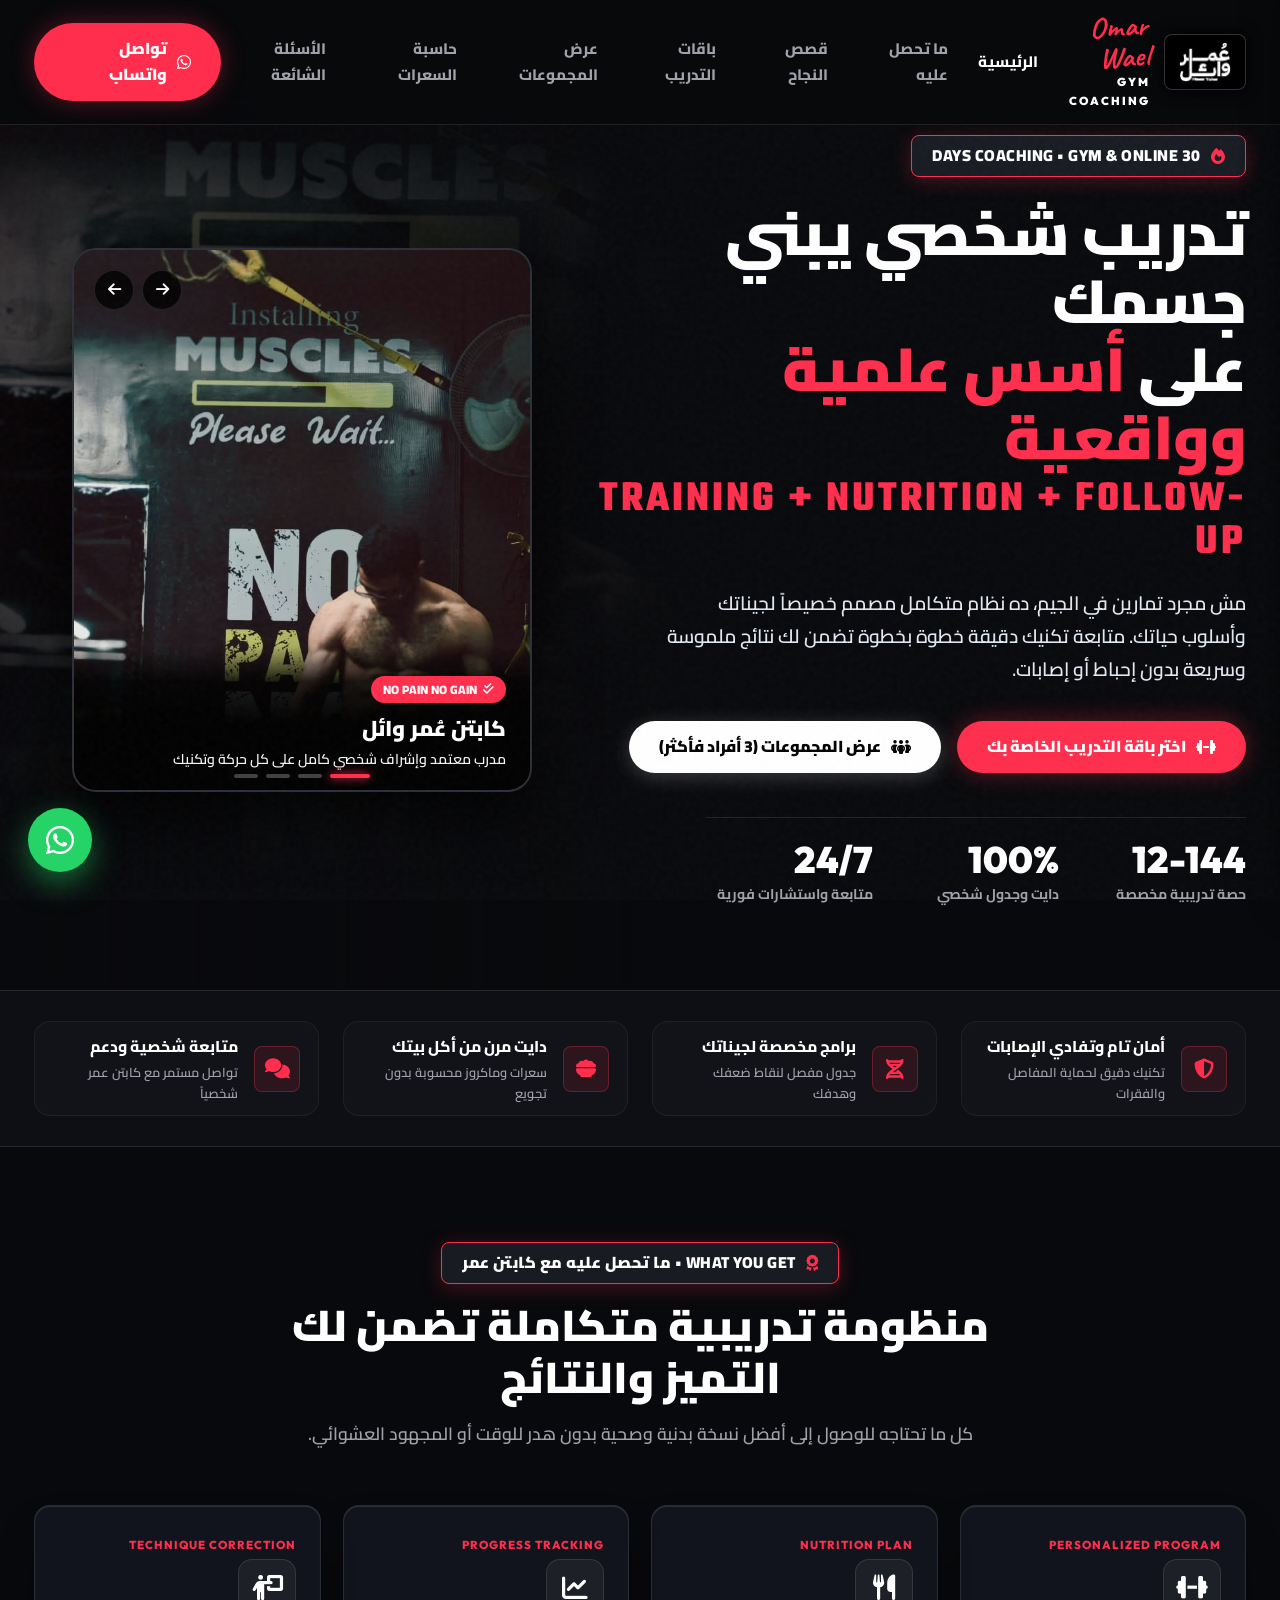
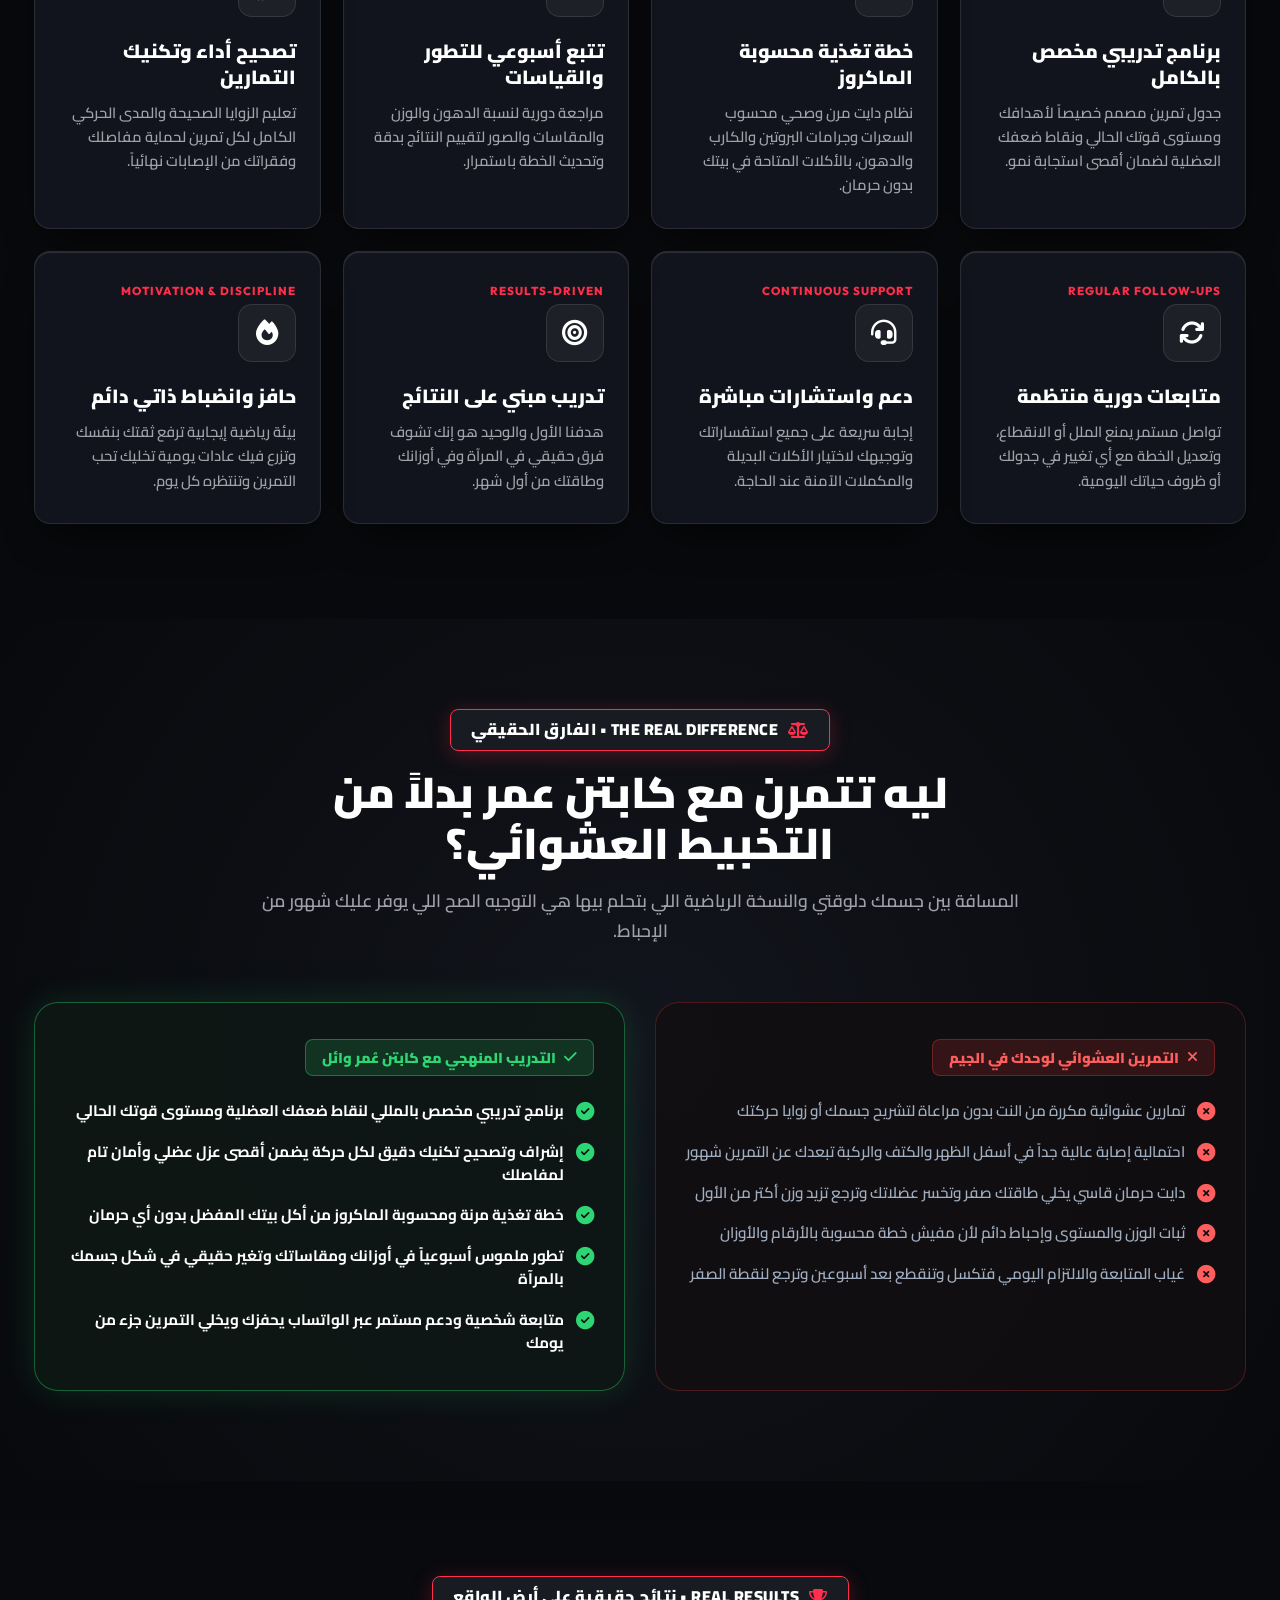
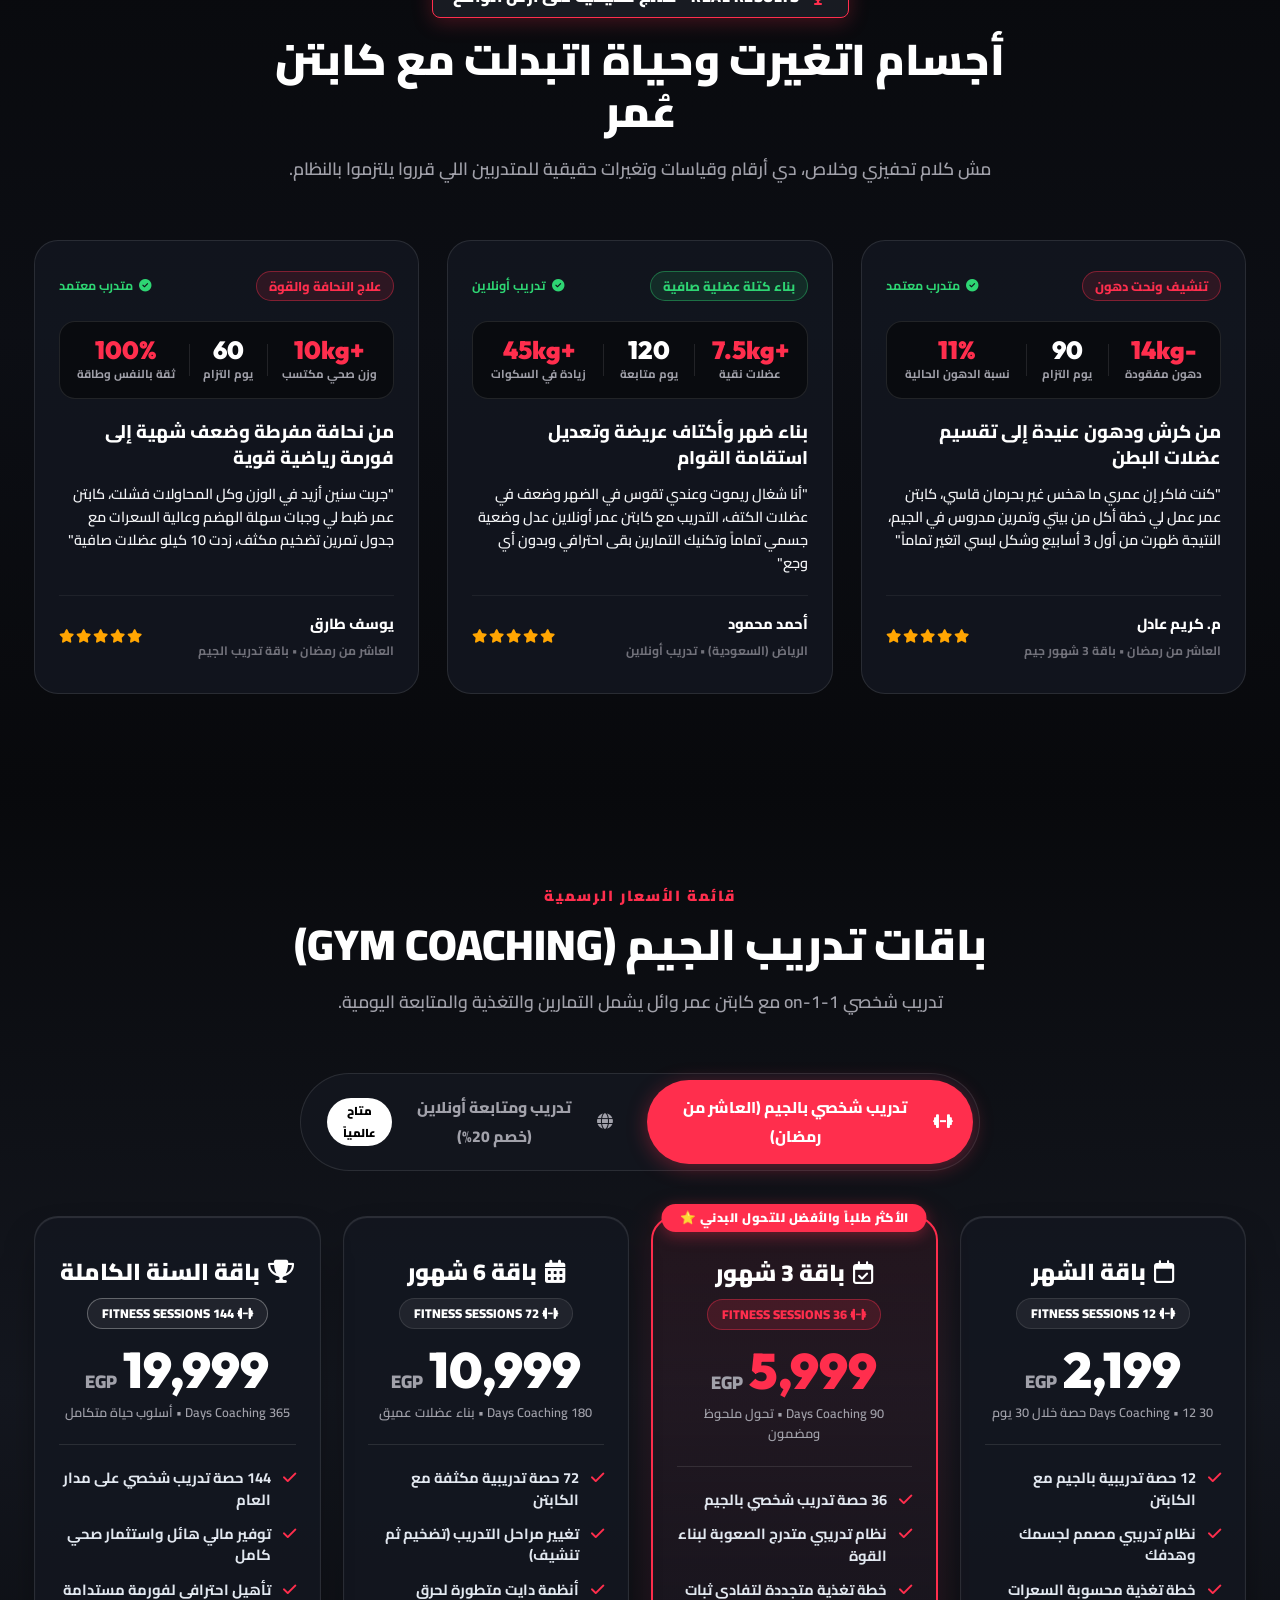
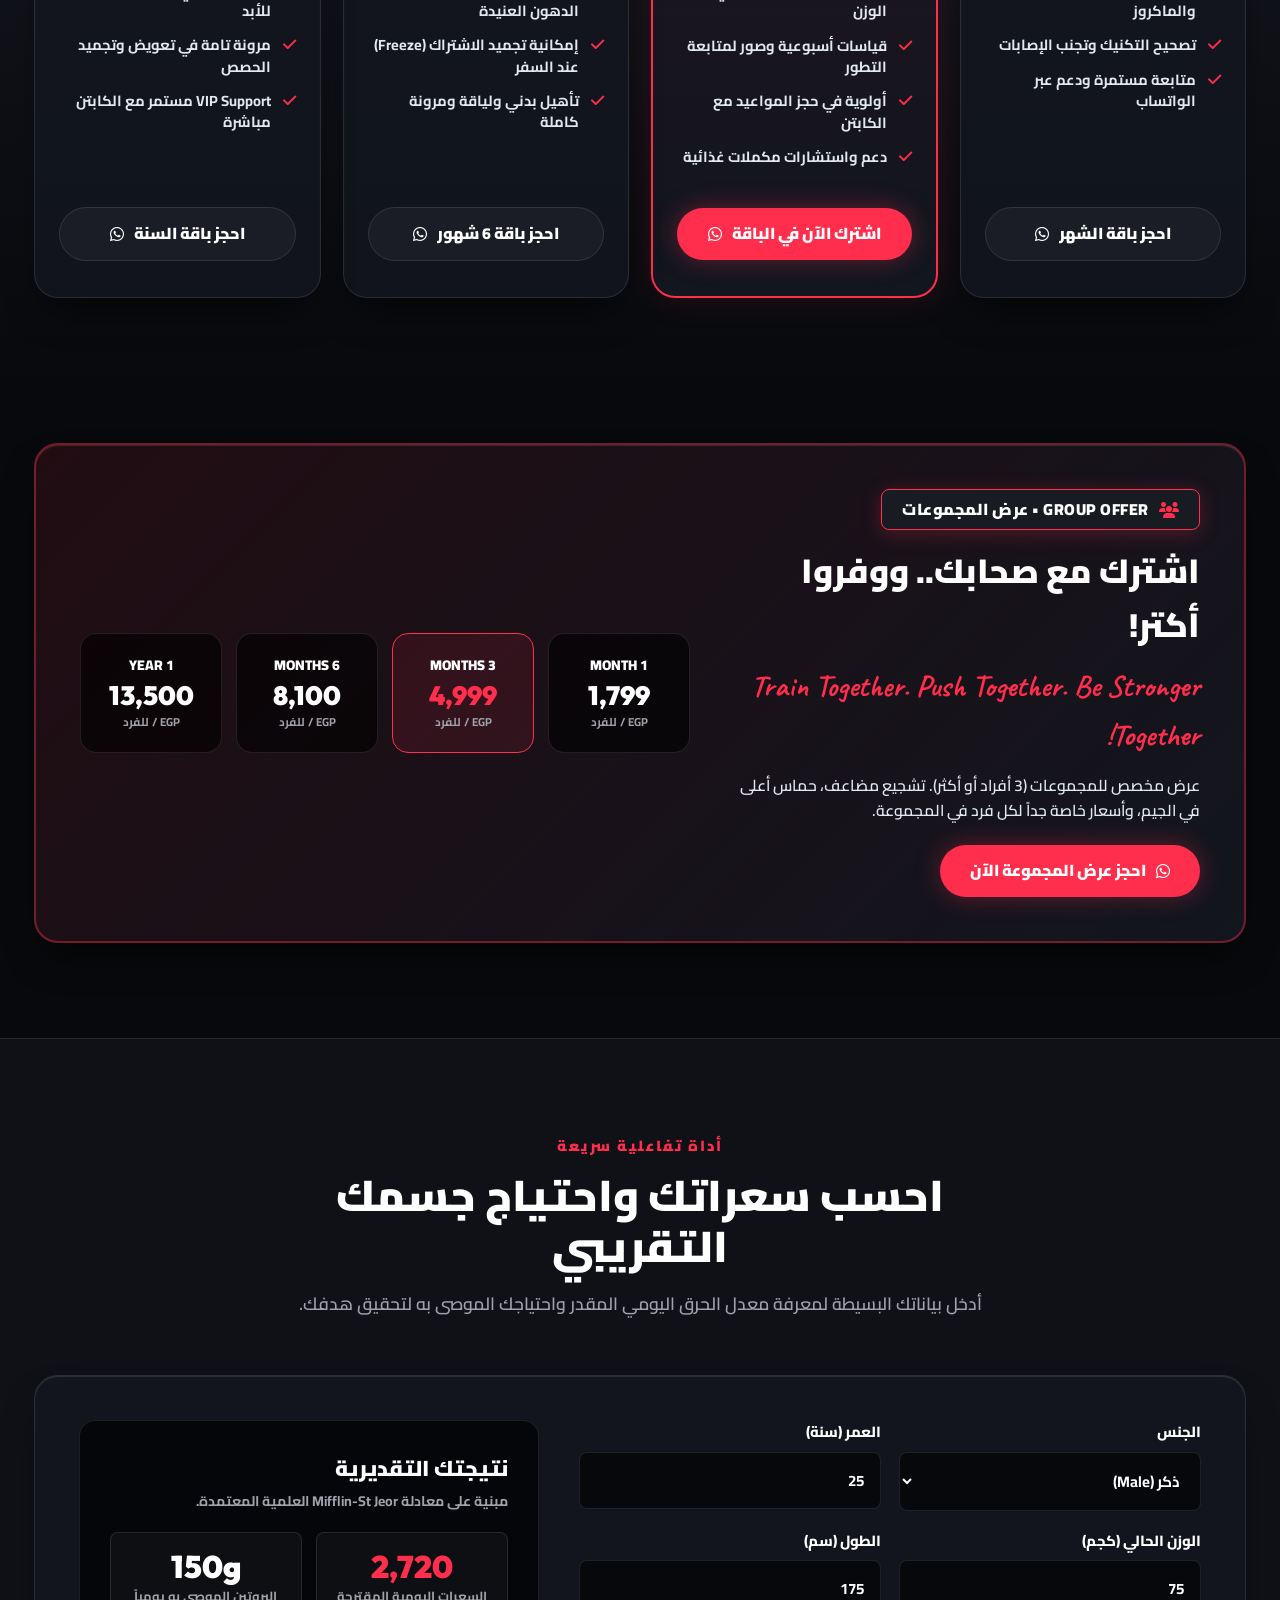
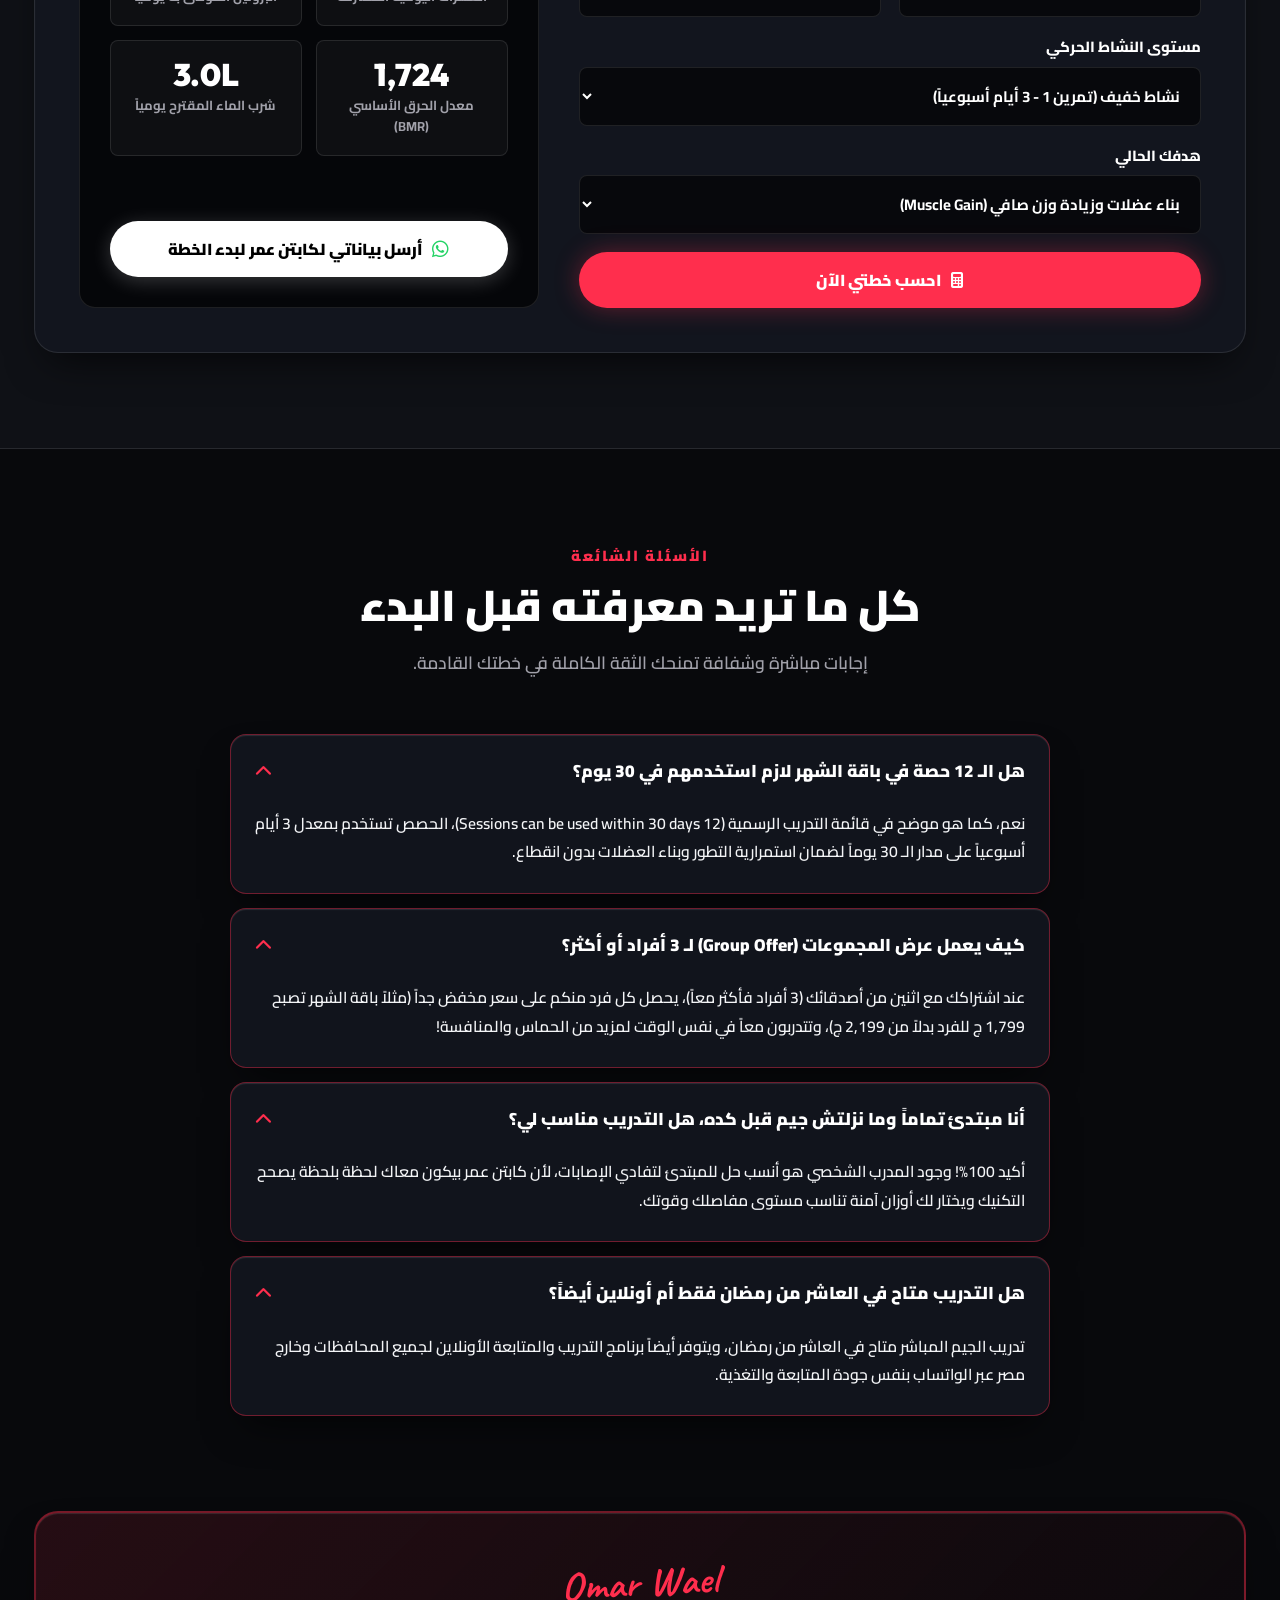
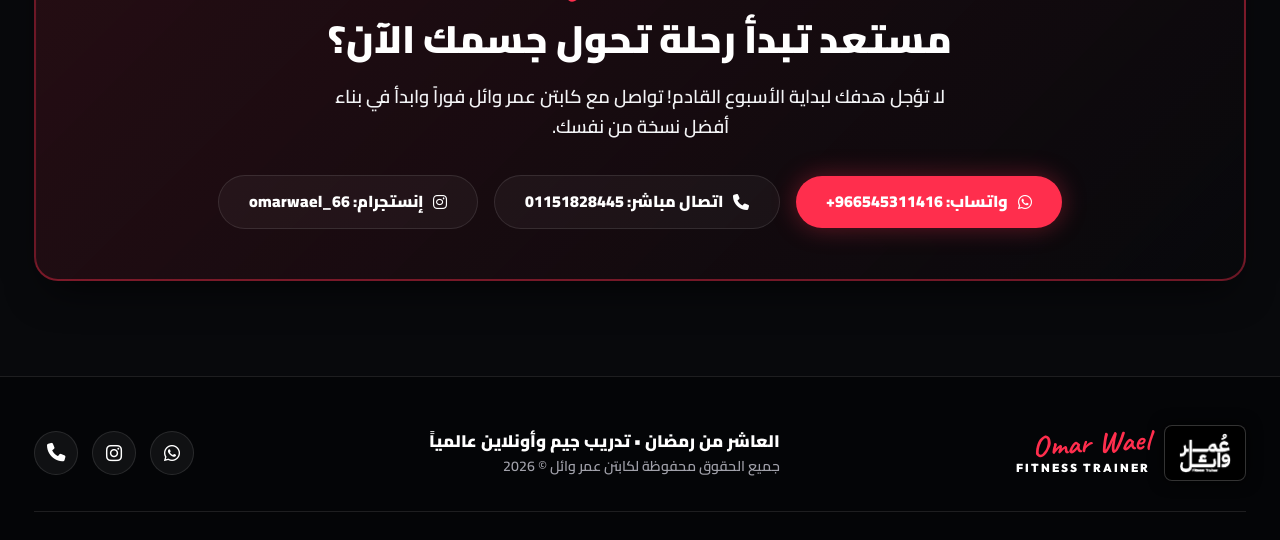
==== commit bd22b67f: "Update group package prices to 8100 and 13500 EGP" ====
--- a/index.html
+++ b/index.html
@@ -811,13 +811,13 @@
 
             <div class="group-price-item">
               <div class="duration">6 MONTHS</div>
-              <div class="cost">8,999</div>
+              <div class="cost">8,100</div>
               <div class="sub">EGP / للفرد</div>
             </div>
 
             <div class="group-price-item">
               <div class="duration">1 YEAR</div>
-              <div class="cost">15,999</div>
+              <div class="cost">13,500</div>
               <div class="sub">EGP / للفرد</div>
             </div>
           </div>
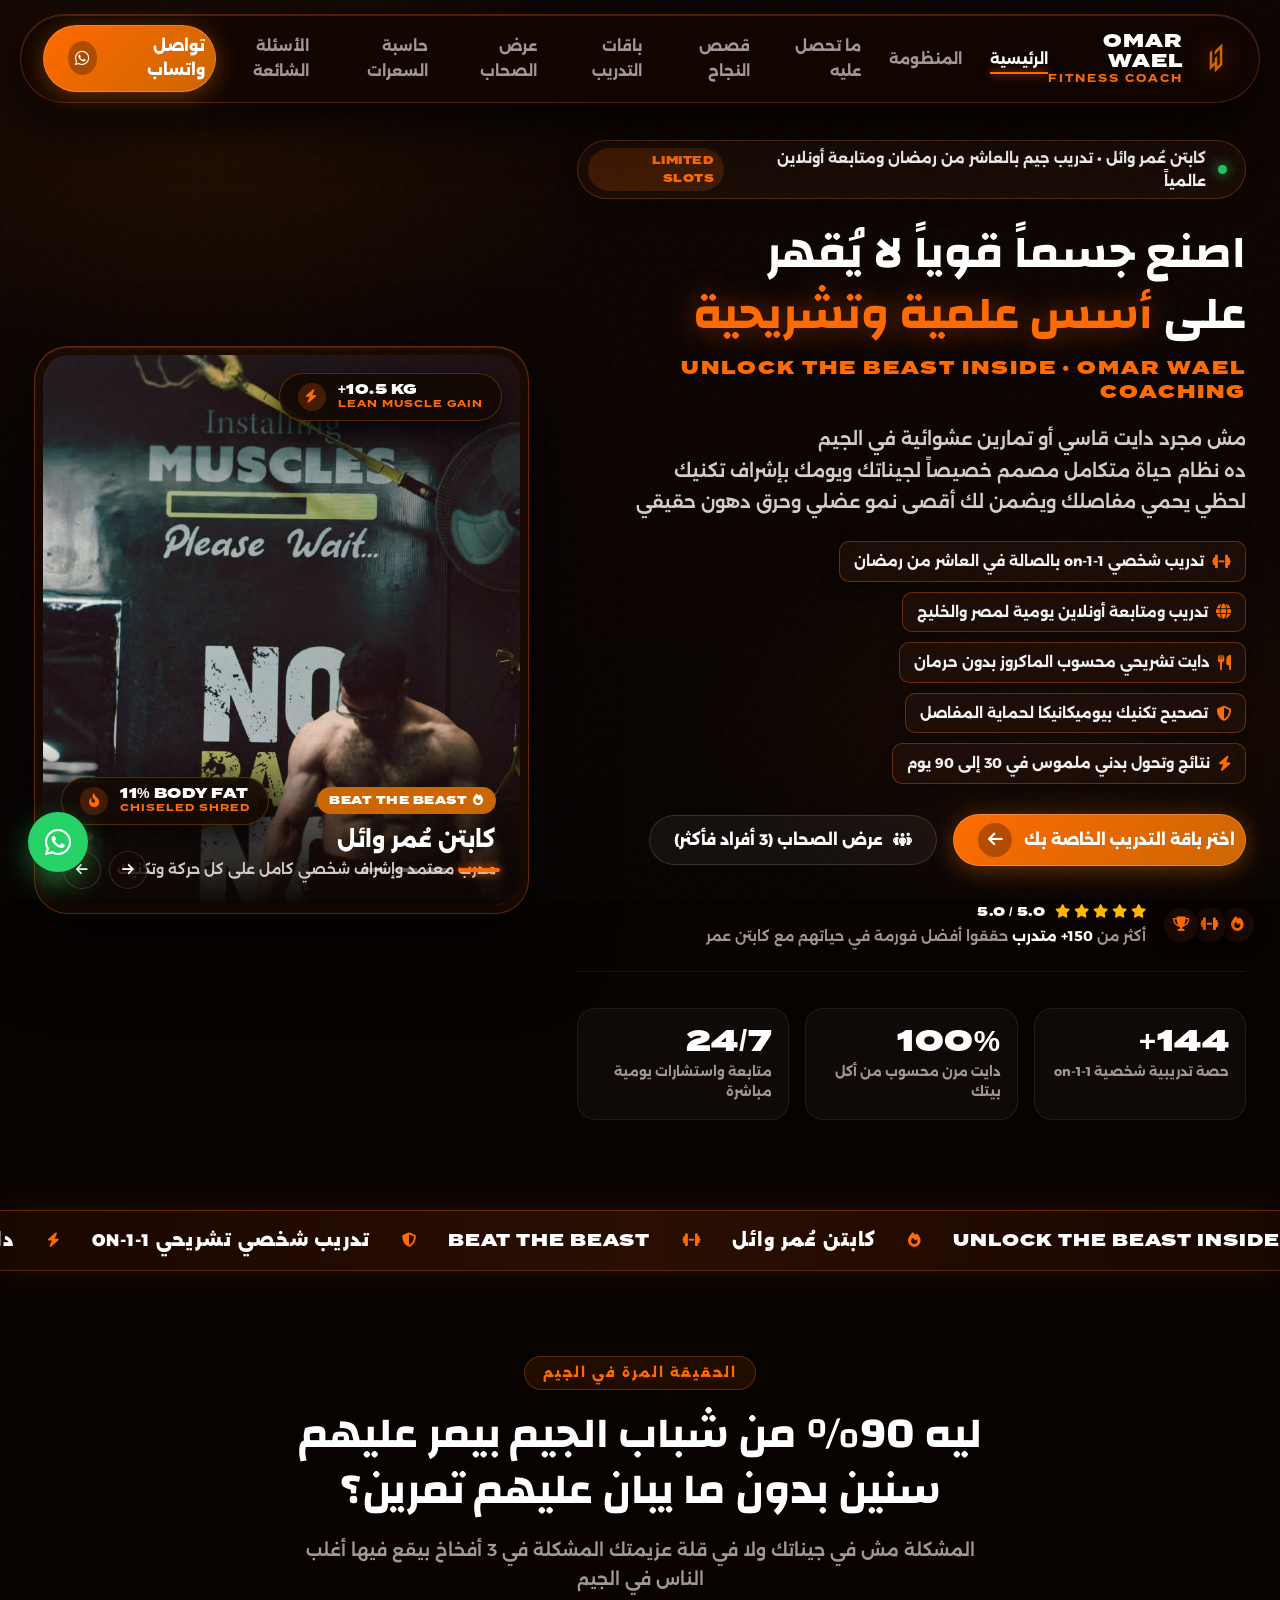
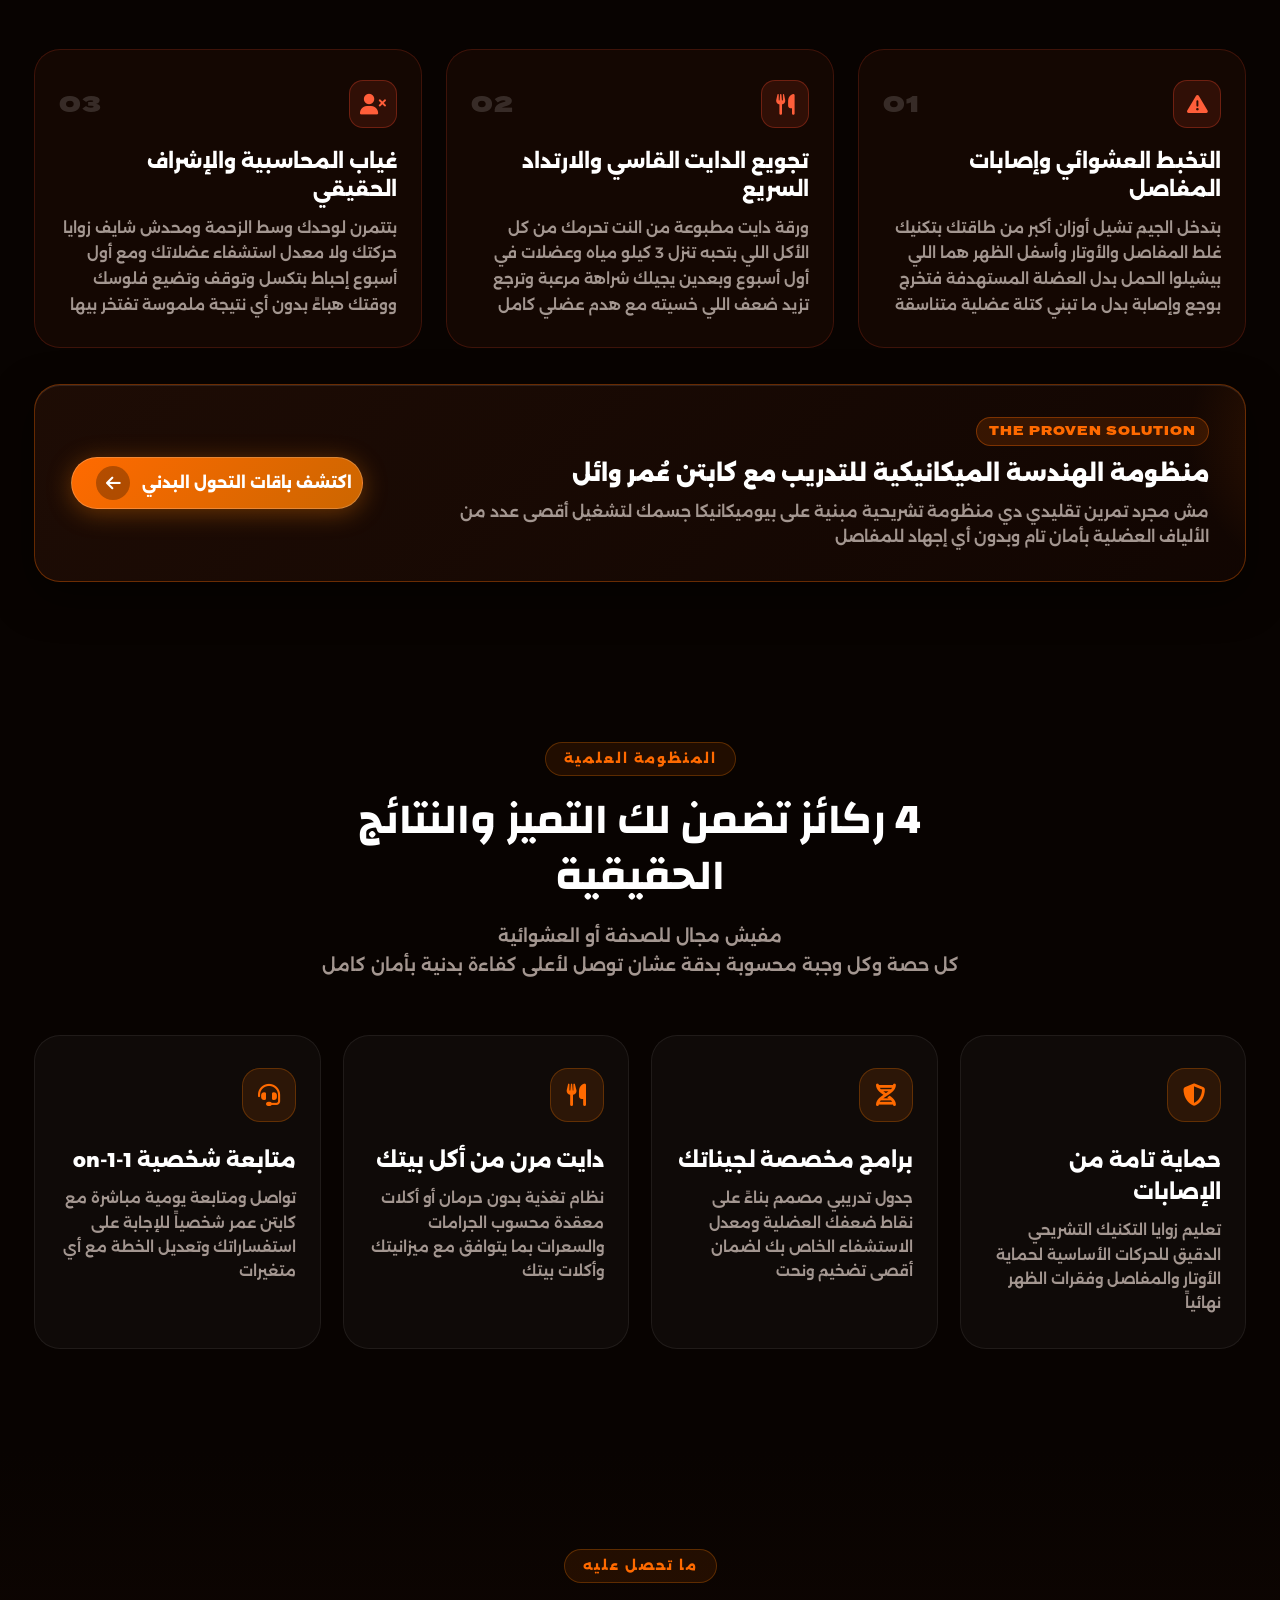
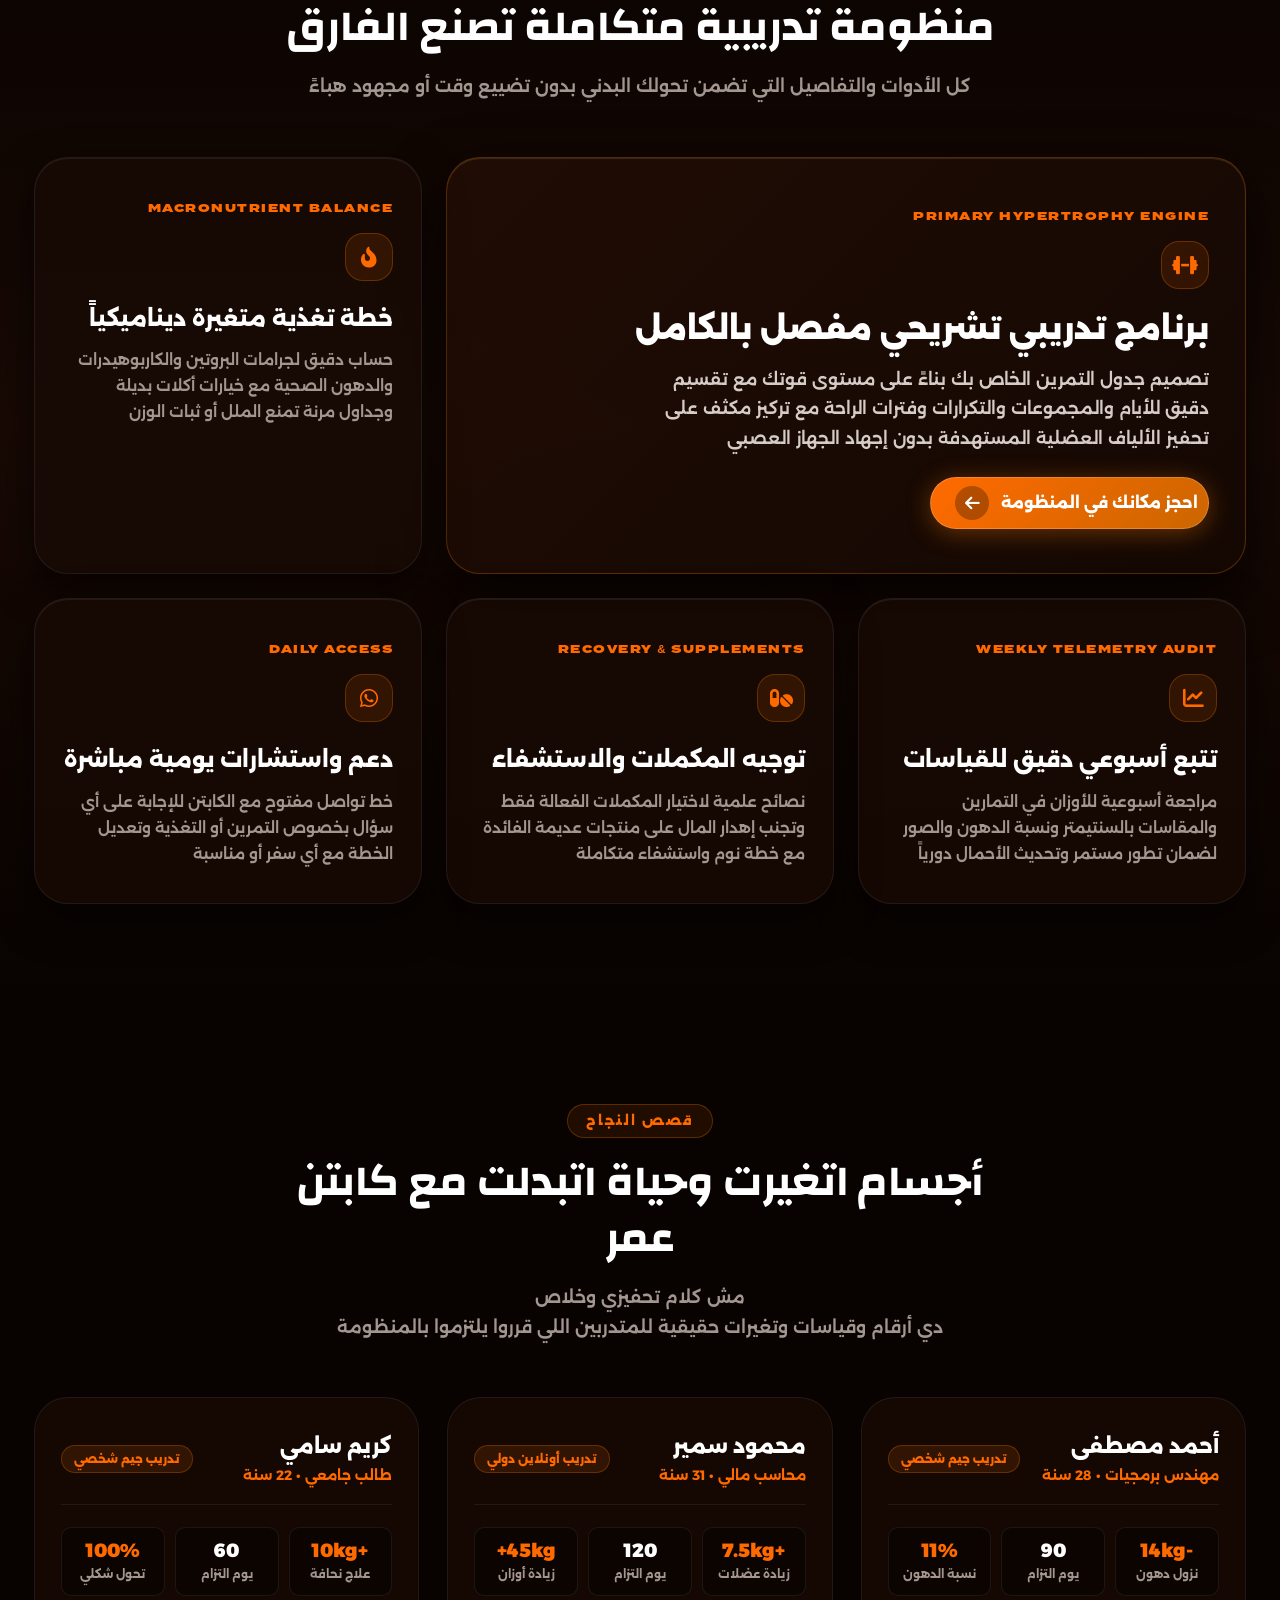
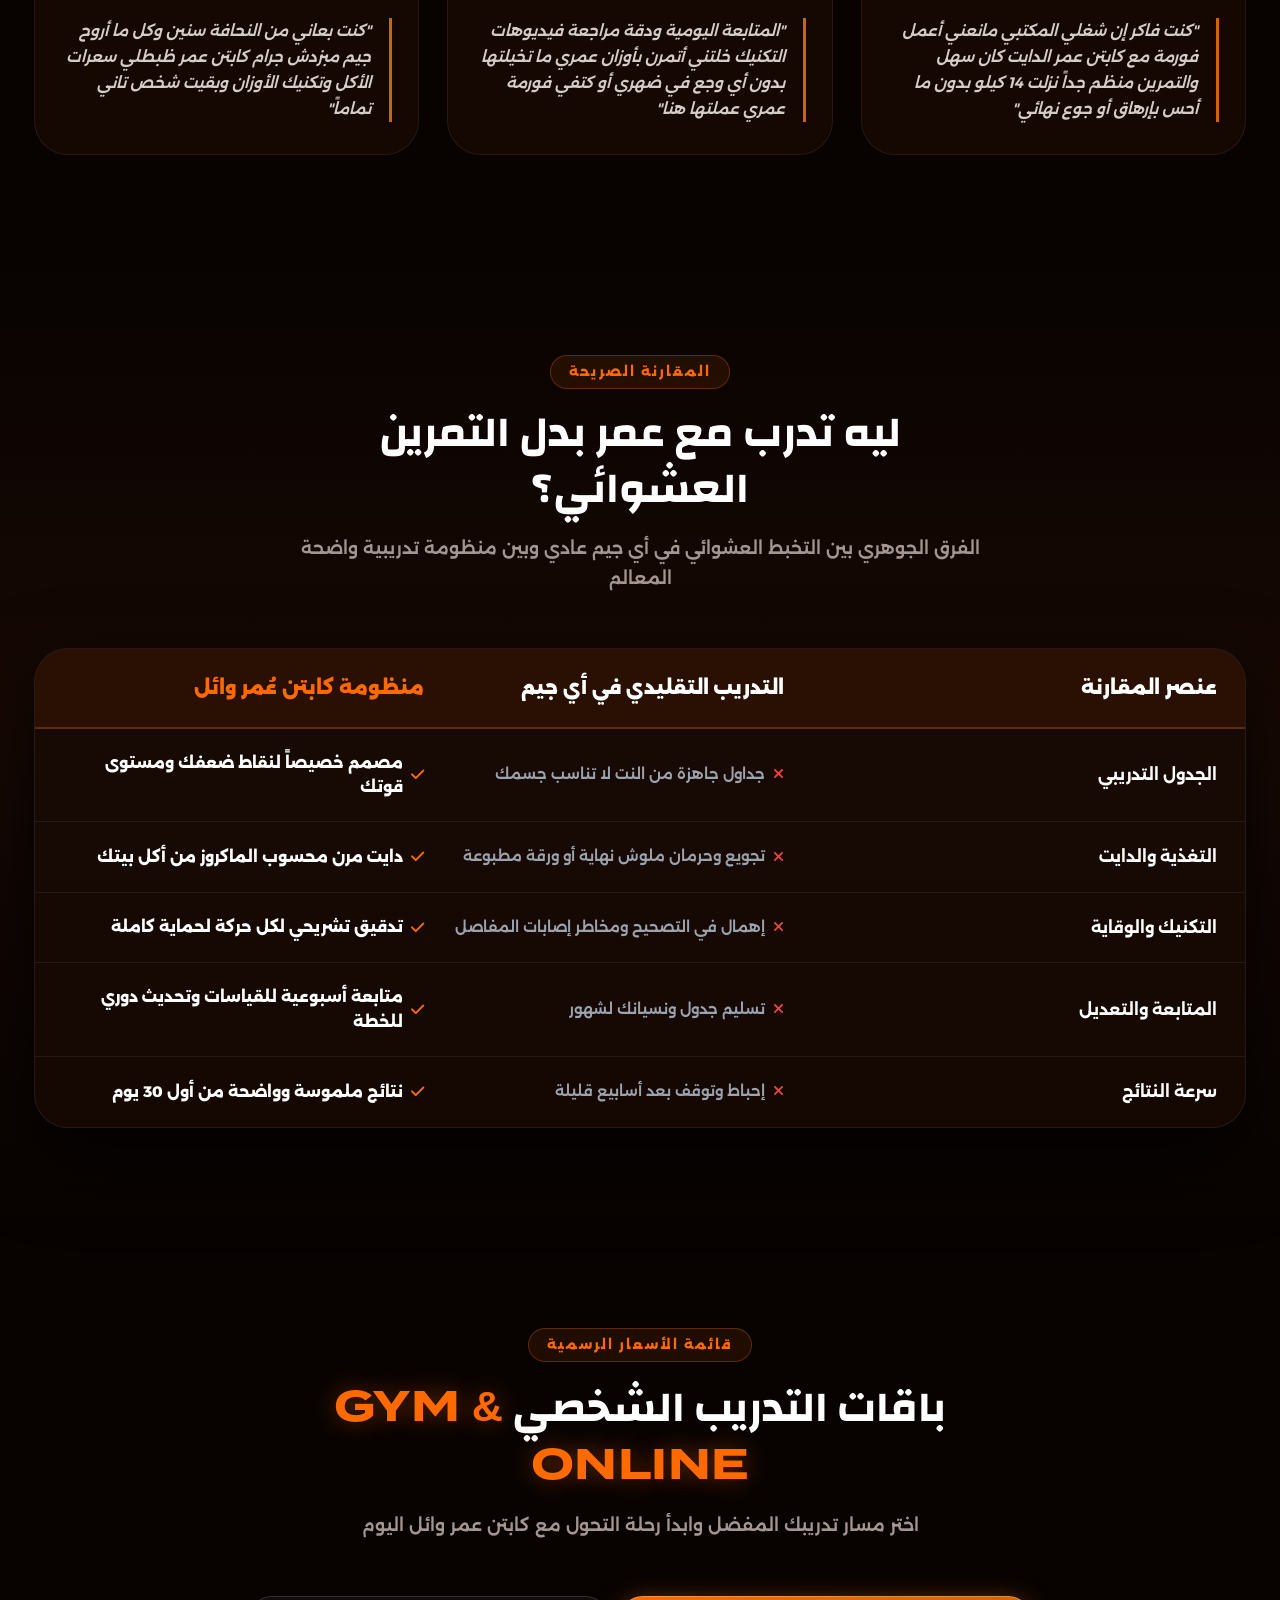
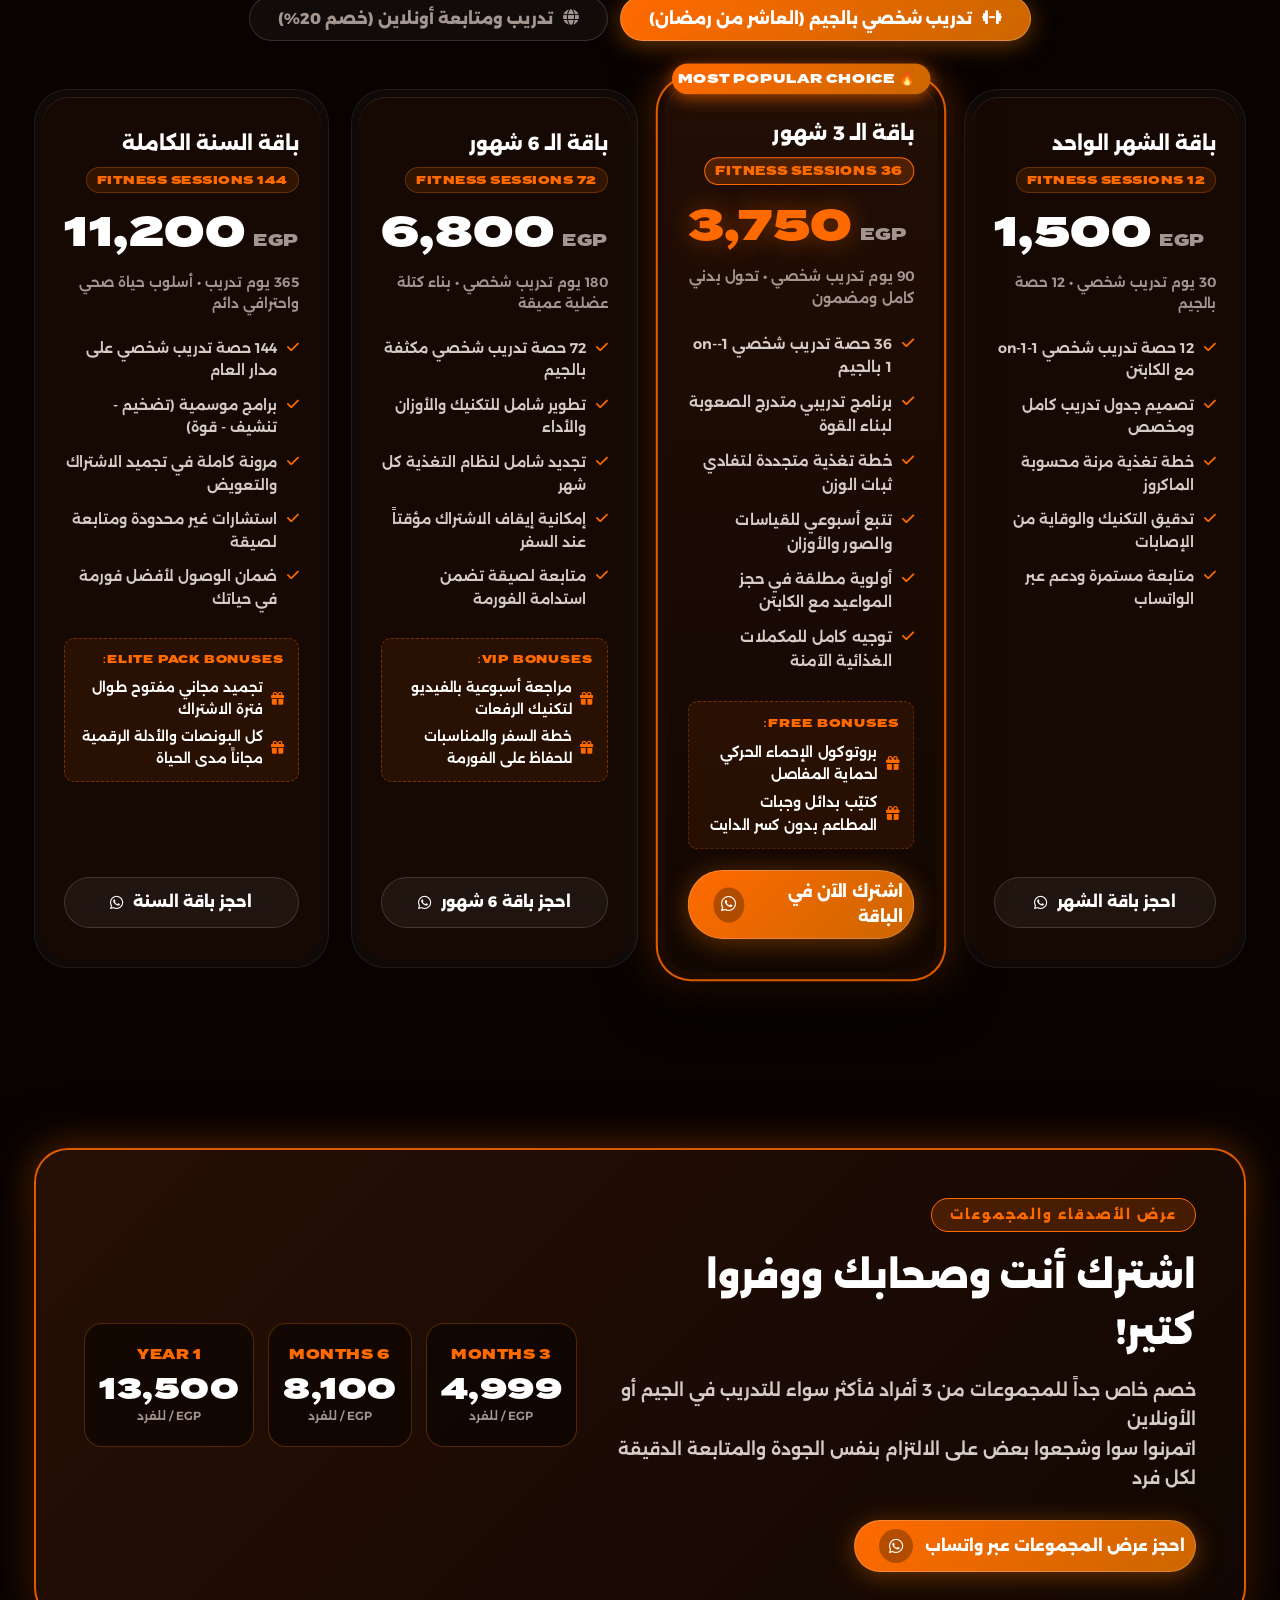
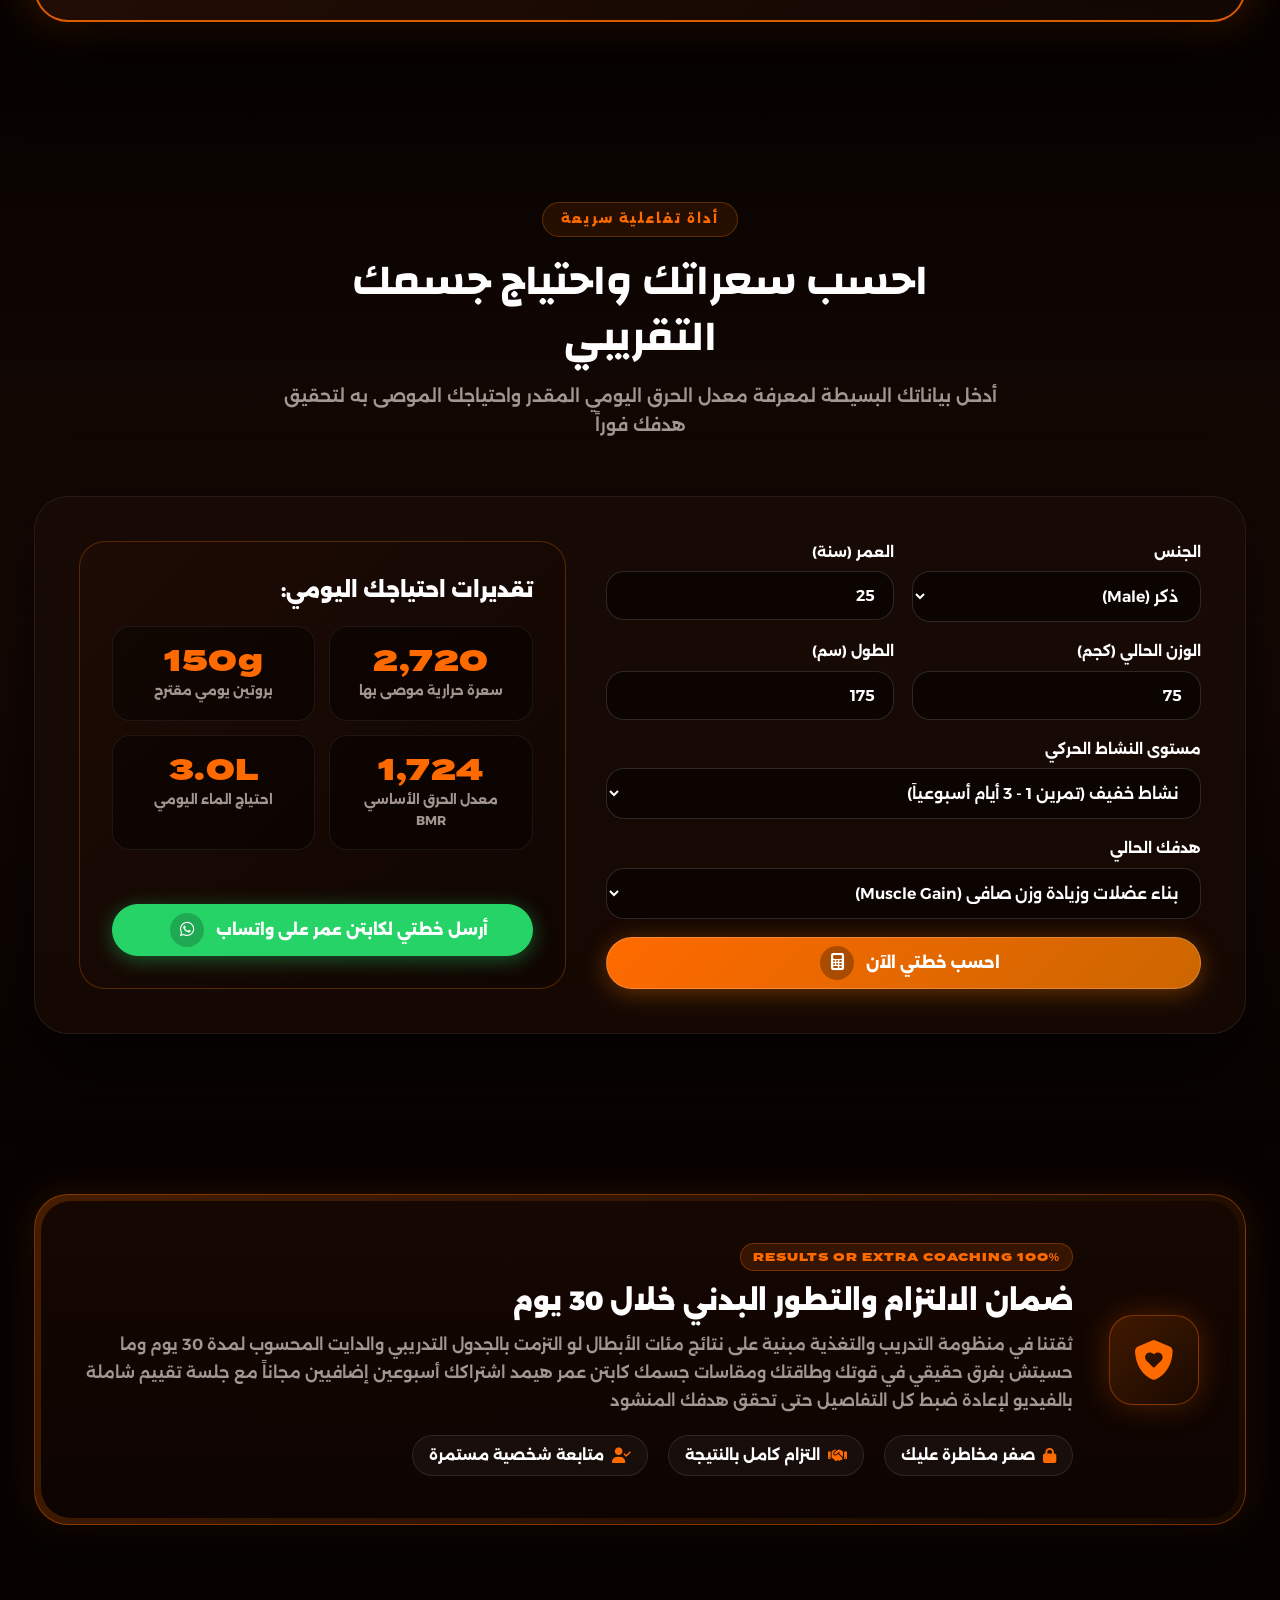
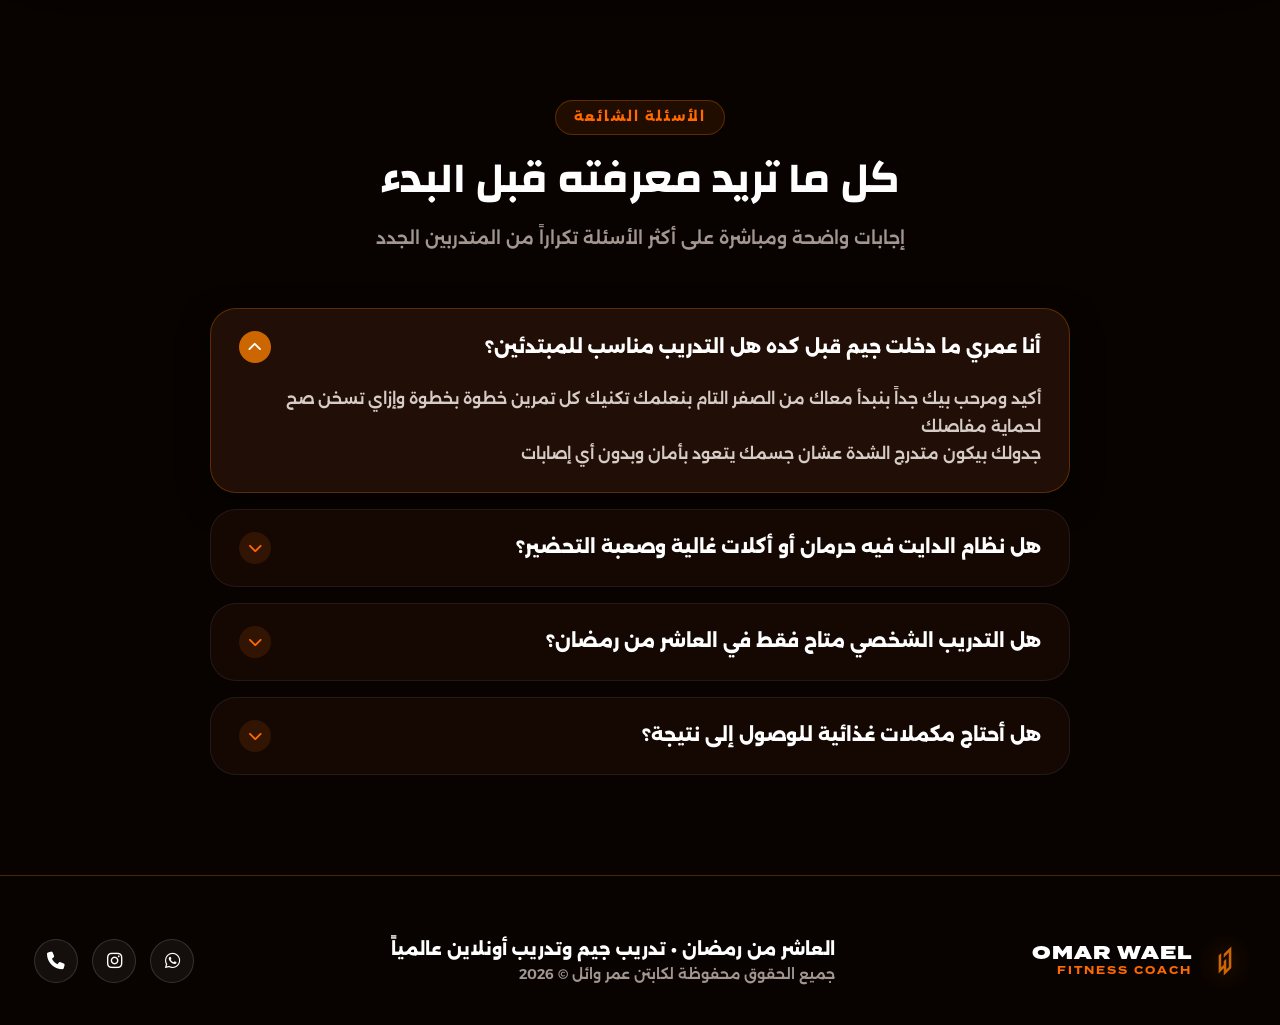
==== commit e2e62439: "feat: upgrade to official OW identity, luxury orange design, updated pricing and Changa typography" ====
--- a/index.html
+++ b/index.html
@@ -3,59 +3,54 @@
 <head>
   <meta charset="UTF-8">
   <meta name="viewport" content="width=device-width, initial-scale=1.0">
-  <title>كابتن عُمر وائل | GYM COACHING & FITNESS</title>
-  <meta name="description" content="الموقع الرسمي لكابتن عمر وائل - تدريب جيم شخصي وتدريب أونلاين. برامج تدريب وتغذية ومتابعة مستمرة. العاشر من رمضان وحول العالم.">
-  
+  <title>كابتن عُمر وائل | OMAR WAEL • FITNESS COACH</title>
+  <meta name="description" content="الموقع الرسمي لكابتن عمر وائل - تدريب جيم شخصي وتدريب أونلاين برامج تدريب وتغذية ومتابعة مستمرة العاشر من رمضان وحول العالم">
+  <link rel="icon" type="image/svg+xml" href="brand/logo-mark-orange.svg">
   
   <link rel="preconnect" href="https://fonts.googleapis.com">
   <link rel="preconnect" href="https://fonts.gstatic.com" crossorigin>
-  <link href="https://fonts.googleapis.com/css2?family=Cairo:wght@600;700;800;900&family=Caveat:wght@700&family=Outfit:wght@600;700;800;900&family=Teko:wght@700&display=swap" rel="stylesheet">
-  
+  <link href="https://fonts.googleapis.com/css2?family=Alexandria:wght@400;500;600;700;800;900&family=Cairo:wght@600;700;800;900&display=swap" rel="stylesheet">
   
   <link rel="stylesheet" href="https://cdnjs.cloudflare.com/ajax/libs/font-awesome/6.5.1/css/all.min.css">
-
   <link rel="stylesheet" href="style.css">
 </head>
 <body>
 
-  
+  <!-- Floating Island Glass Navbar -->
   <header>
-    <div class="container">
-      <div class="nav-wrapper">
-        <button class="mobile-toggle-btn" id="mobileToggleBtn" onclick="toggleMobileMenu()" aria-label="فتح القائمة">
-          <span></span>
-          <span></span>
-          <span></span>
-        </button>
-        
-        <a href="#hero" class="brand-logo-container">
-          <div class="logo-img-wrapper">
-            <img src="logo_white_transparent.png" alt="Omar Wael Logo" class="logo-official-img">
-          </div>
-          <div class="logo-signature-text">
-            <span class="signature-name">Omar Wael</span>
-            <span class="signature-title">GYM COACHING</span>
-          </div>
+    <div class="nav-wrapper">
+      <button class="mobile-toggle-btn" id="mobileToggleBtn" onclick="toggleMobileMenu()" aria-label="فتح القائمة">
+        <span></span>
+        <span></span>
+        <span></span>
+      </button>
+      
+      <a href="#hero" class="brand-logo-container" aria-label="Omar Wael Fitness Coach">
+        <img src="brand/logo-mark-orange.svg" alt="Omar Wael" class="nav-mark-icon">
+        <div class="brand-logo-meta">
+          <span class="brand-title">OMAR WAEL</span>
+          <span class="brand-sub">FITNESS COACH</span>
+        </div>
+      </a>
+
+      <ul class="nav-links">
+        <li><a href="#hero" class="active">الرئيسية</a></li>
+        <li><a href="#trust">المنظومة</a></li>
+        <li><a href="#services">ما تحصل عليه</a></li>
+        <li><a href="#transformations">قصص النجاح</a></li>
+        <li><a href="#pricing">باقات التدريب</a></li>
+        <li><a href="#group-offer">عرض الصحاب</a></li>
+        <li><a href="#calculator">حاسبة السعرات</a></li>
+        <li><a href="#faq">الأسئلة الشائعة</a></li>
+      </ul>
+
+      <div>
+        <a href="https://wa.me/966545311416?text=%D9%85%D8%B1%D8%AD%D8%A8%D8%A7%D9%8B%20%D9%83%D8%A7%D8%A8%D8%AA%D9%86%20%D8%B9%D9%85%D8%B1%D8%8C%20%D8%A3%D8%B1%D8%BA%D8%A8%20%D9%81%D9%8A%20%D8%A7%D9%84%D8%A7%D8%B3%D8%AA%D9%81%D8%B3%D8%A7%D8%B1%20%D8%B9%D9%86%20%D8%A8%D8%A7%D9%82%D8%A7%D8%AA%20%D8%A7%D9%84%D8%AA%D8%AF%D8%B1%D9%8A%D8%A8" target="_blank" class="btn-pill-nested btn-pulse">
+          <span>تواصل واتساب</span>
+          <span class="btn-icon-wrapper">
+            <i class="fa-brands fa-whatsapp"></i>
+          </span>
         </a>
-
-        
-        <ul class="nav-links">
-          <li><a href="#hero" class="active">الرئيسية</a></li>
-          <li><a href="#services">ما تحصل عليه</a></li>
-          <li><a href="#transformations">قصص النجاح</a></li>
-          <li><a href="#pricing">باقات التدريب</a></li>
-          <li><a href="#group-offer">عرض المجموعات</a></li>
-          <li><a href="#calculator">حاسبة السعرات</a></li>
-          <li><a href="#faq">الأسئلة الشائعة</a></li>
-        </ul>
-
-        
-        <div>
-          <a href="https://wa.me/966545311416?text=%D9%85%D8%B1%D8%AD%D8%A8%D8%A7%D9%8B%20%D9%83%D8%A7%D8%A8%D8%AA%D9%86%20%D8%B9%D9%85%D8%B1%D8%8C%20%D8%A3%D8%B1%D8%BA%D8%A8%20%D9%81%D9%8A%20%D8%A7%D9%84%D8%A7%D8%B3%D8%AA%D9%81%D8%B3%D8%A7%D8%B1%20%D8%B9%D9%86%20%D8%A8%D8%A7%D9%82%D8%A7%D8%AA%20%D8%AA%D8%AF%D8%B1%D9%8A%D8%A8%20%D8%A7%D9%84%D8%AC%D9%8A%D9%85%20(Gym%20Coaching)" target="_blank" class="btn btn-red btn-pulse">
-            <i class="fa-brands fa-whatsapp"></i>
-            <span>تواصل واتساب</span>
-          </a>
-        </div>
       </div>
     </div>
   </header>
@@ -63,9 +58,12 @@
   <!-- Mobile Drawer Menu -->
   <div class="mobile-nav-drawer" id="mobileNavDrawer">
     <div class="mobile-drawer-header">
-      <div class="logo-signature-text">
-        <span class="signature-name">Omar Wael</span>
-        <span class="signature-title">FITNESS COACH</span>
+      <div class="brand-logo-container">
+        <img src="brand/logo-mark-orange.svg" alt="Omar Wael" style="height: 38px; width: 38px;">
+        <div class="brand-logo-meta">
+          <span class="brand-title">OMAR WAEL</span>
+          <span class="brand-sub">FITNESS COACH</span>
+        </div>
       </div>
       <button class="drawer-close-btn" onclick="toggleMobileMenu()" aria-label="إغلاق القائمة">
         <i class="fa-solid fa-xmark"></i>
@@ -73,19 +71,18 @@
     </div>
     <ul class="mobile-nav-links">
       <li><a href="#hero" onclick="toggleMobileMenu()"><i class="fa-solid fa-house"></i> <span>الرئيسية</span></a></li>
-      <li><a href="#trust" onclick="toggleMobileMenu()"><i class="fa-solid fa-shield-halved"></i> <span>الضمانات والتميز</span></a></li>
+      <li><a href="#trust" onclick="toggleMobileMenu()"><i class="fa-solid fa-shield-halved"></i> <span>المنظومة والضمان</span></a></li>
       <li><a href="#services" onclick="toggleMobileMenu()"><i class="fa-solid fa-dumbbell"></i> <span>ما تحصل عليه</span></a></li>
       <li><a href="#transformations" onclick="toggleMobileMenu()"><i class="fa-solid fa-trophy"></i> <span>قصص النجاح</span></a></li>
-      <li><a href="#comparison" onclick="toggleMobileMenu()"><i class="fa-solid fa-scale-balanced"></i> <span>ليه تدرب مع عمر</span></a></li>
       <li><a href="#pricing" onclick="toggleMobileMenu()"><i class="fa-solid fa-tags"></i> <span>باقات التدريب</span></a></li>
       <li><a href="#group-offer" onclick="toggleMobileMenu()"><i class="fa-solid fa-users"></i> <span>عرض المجموعات</span></a></li>
       <li><a href="#calculator" onclick="toggleMobileMenu()"><i class="fa-solid fa-calculator"></i> <span>حاسبة السعرات</span></a></li>
       <li><a href="#faq" onclick="toggleMobileMenu()"><i class="fa-solid fa-circle-question"></i> <span>الأسئلة الشائعة</span></a></li>
     </ul>
-    <div style="margin-top: auto; padding-top: 20px;">
-      <a href="https://wa.me/966545311416?text=%D9%85%D8%B1%D8%AD%D8%A8%D8%A7%D9%8B%20%D9%83%D8%A7%D8%A8%D8%AA%D9%86%20%D8%B9%D9%85%D8%B1%D8%8C%20%D8%A3%D8%B1%D8%BA%D8%A8%20%D9%81%D9%8A%20%D8%A7%D9%84%D8%A7%D8%B3%D8%AA%D9%81%D8%B3%D8%A7%D8%B1%20%D8%B9%D9%86%20%D8%A8%D8%A7%D9%82%D8%A7%D8%AA%20%D8%A7%D9%84%D8%AA%D8%AF%D8%B1%D9%8A%D8%A8" target="_blank" class="btn btn-red" style="width: 100%;">
-        <i class="fa-brands fa-whatsapp"></i>
-        <span>تواصل واتساب</span>
+    <div style="margin-top: auto; padding-top: 24px;">
+      <a href="https://wa.me/966545311416?text=%D9%85%D8%B1%D8%AD%D8%A8%D8%A7%D9%8B%20%D9%83%D8%A7%D8%A8%D8%AA%D9%86%20%D8%B9%D9%85%D8%B1" target="_blank" class="btn-pill-nested" style="width: 100%; justify-content: center;">
+        <span>تواصل واتساب مباشرة</span>
+        <span class="btn-icon-wrapper"><i class="fa-brands fa-whatsapp"></i></span>
       </a>
     </div>
   </div>
@@ -93,427 +90,508 @@
 
   <!-- Hero Section -->
   <section class="hero-section" id="hero">
-    <div class="hero-bg-container">
-      <img src="WhatsApp Image 2026-09-18 at 9.22.22 PM.jpeg" alt="Captain Omar Wael Gym Backdrop" class="hero-bg-image">
-      <div class="hero-overlay-gradient"></div>
-    </div>
-
     <div class="container">
       <div class="hero-grid">
         
-        <div>
-          <div class="hero-pretitle-box">
-            <span class="athletic-badge">
-              <i class="fa-solid fa-fire"></i>
-              <span>30 DAYS COACHING • GYM & ONLINE</span>
-            </span>
+        <!-- Right Column: High-Impact Typography & Conversion Engine -->
+        <div class="hero-content-col">
+          
+          <div class="telemetry-pill">
+            <span class="pulsing-radar-dot"></span>
+            <span class="telemetry-text">كابتن عُمر وائل • تدريب جيم بالعاشر من رمضان ومتابعة أونلاين عالمياً</span>
+            <span class="telemetry-badge font-termina">LIMITED SLOTS</span>
           </div>
 
           <h1 class="hero-headline">
-            تدريب شخصي يبني جسمك<br>
-            على <span class="red-text">أسس علمية وواقعية</span>
-            <span class="tagline-en">TRAINING + NUTRITION + FOLLOW-UP</span>
+            اصنع جسماً قوياً لا يُقهر<br>
+            <span class="hero-line-2">على <span class="highlight-orange-stroke">أسس علمية وتشريحية</span></span>
+            <span class="hero-subheading-en font-termina">UNLOCK THE BEAST INSIDE • OMAR WAEL COACHING</span>
           </h1>
 
           <p class="hero-description">
-            مش مجرد تمارين في الجيم، ده نظام متكامل مصمم خصيصاً لجيناتك وأسلوب حياتك. متابعة تكنيك دقيقة خطوة بخطوة تضمن لك نتائج ملموسة وسريعة بدون إحباط أو إصابات.
+            مش مجرد دايت قاسي أو تمارين عشوائية في الجيم<br>ده نظام حياة متكامل مصمم خصيصاً لجيناتك ويومك بإشراف تكنيك لحظي يحمي مفاصلك ويضمن لك أقصى نمو عضلي وحرق دهون حقيقي
           </p>
 
+          <!-- Hero System Detail Tags -->
+          <div class="hero-feature-tags">
+            <span class="hero-feature-tag"><i class="fa-solid fa-dumbbell"></i> تدريب شخصي 1-on-1 بالصالة في العاشر من رمضان</span>
+            <span class="hero-feature-tag"><i class="fa-solid fa-globe"></i> تدريب ومتابعة أونلاين يومية لمصر والخليج</span>
+            <span class="hero-feature-tag"><i class="fa-solid fa-utensils"></i> دايت تشريحي محسوب الماكروز بدون حرمان</span>
+            <span class="hero-feature-tag"><i class="fa-solid fa-shield-halved"></i> تصحيح تكنيك بيوميكانيكا لحماية المفاصل</span>
+            <span class="hero-feature-tag"><i class="fa-solid fa-bolt"></i> نتائج وتحول بدني ملموس في 30 إلى 90 يوم</span>
+          </div>
+
           <div class="hero-cta-group">
-            <a href="#pricing" class="btn btn-red btn-pulse">
-              <i class="fa-solid fa-dumbbell"></i>
+            <a href="#pricing" class="btn-pill-nested">
               <span>اختر باقة التدريب الخاصة بك</span>
+              <span class="btn-icon-wrapper">
+                <i class="fa-solid fa-arrow-left"></i>
+              </span>
             </a>
-            <a href="#group-offer" class="btn btn-white">
+            <a href="#group-offer" class="btn-glass-pill">
               <i class="fa-solid fa-people-group"></i>
-              <span>عرض المجموعات (3 أفراد فأكثر)</span>
+              <span>عرض الصحاب (3 أفراد فأكثر)</span>
             </a>
           </div>
 
-          
-          <div class="hero-stats-row">
-            <div class="hero-stat-card">
-              <h4>12-144</h4>
-              <p>حصة تدريبية مخصصة</p>
-            </div>
-            <div class="hero-stat-card">
-              <h4>100%</h4>
-              <p>دايت وجدول شخصي</p>
-            </div>
-            <div class="hero-stat-card">
-              <h4>24/7</h4>
-              <p>متابعة واستشارات فورية</p>
-            </div>
-          </div>
-        </div>
-
-        
-        <div>
-          <div class="slider-container-card">
-            
-            <div class="slider-controls">
-              <button class="slider-arrow-btn" onclick="prevSlide()" title="الصورة السابقة">
-                <i class="fa-solid fa-arrow-right"></i>
-              </button>
-              <button class="slider-arrow-btn" onclick="nextSlide()" title="الصورة التالية">
-                <i class="fa-solid fa-arrow-left"></i>
-              </button>
-            </div>
-
-            
-            <div class="slider-viewport" id="sliderViewport">
-              <div class="slide-item active">
-                <img src="WhatsApp Image 2026-09-18 at 9.22.22 PM.jpeg" alt="كابتن عمر وائل">
-                <div class="slide-caption-overlay">
-                  <div class="slide-badge"><i class="fa-solid fa-check-double"></i> NO PAIN NO GAIN</div>
-                  <h3>كابتن عُمر وائل</h3>
-                  <p>مدرب معتمد وإشراف شخصي كامل على كل حركة وتكنيك</p>
+          <!-- Trainee Social Proof Strip -->
+          <div class="trainee-proof-strip">
+            <div class="avatar-stack">
+              <span class="avatar-badge"><i class="fa-solid fa-fire"></i></span>
+              <span class="avatar-badge"><i class="fa-solid fa-dumbbell"></i></span>
+              <span class="avatar-badge"><i class="fa-solid fa-trophy"></i></span>
+            </div>
+            <div class="proof-meta">
+              <div class="stars-row">
+                <i class="fa-solid fa-star"></i>
+                <i class="fa-solid fa-star"></i>
+                <i class="fa-solid fa-star"></i>
+                <i class="fa-solid fa-star"></i>
+                <i class="fa-solid fa-star"></i>
+                <span class="rating-number font-termina">5.0 / 5.0</span>
+              </div>
+              <p class="proof-text">أكثر من <strong>150+ متدرب</strong> حققوا أفضل فورمة في حياتهم مع كابتن عمر</p>
+            </div>
+          </div>
+
+          <!-- Hero Metrics Bento Strip -->
+          <div class="hero-metrics-bento">
+            <div class="metric-card">
+              <div class="metric-num font-termina">144+</div>
+              <div class="metric-label">حصة تدريبية شخصية 1-on-1</div>
+            </div>
+            <div class="metric-card">
+              <div class="metric-num font-termina">100%</div>
+              <div class="metric-label">دايت مرن محسوب من أكل بيتك</div>
+            </div>
+            <div class="metric-card">
+              <div class="metric-num font-termina">24/7</div>
+              <div class="metric-label">متابعة واستشارات يومية مباشرة</div>
+            </div>
+          </div>
+
+        </div>
+
+        <!-- Left Column: Double-Bezel Athlete Showcase Card -->
+        <div class="hero-showcase-col">
+          <div class="bezel-card-outer">
+            <div class="bezel-card-inner">
+              
+              <!-- Floating HUD Telemetry Chips -->
+              <div class="hud-chip hud-top-chip font-termina">
+                <span class="hud-icon"><i class="fa-solid fa-bolt"></i></span>
+                <div class="hud-data">
+                  <span class="hud-val">+10.5 KG</span>
+                  <span class="hud-desc">LEAN MUSCLE GAIN</span>
                 </div>
               </div>
 
-              <div class="slide-item">
-                <img src="WhatsApp Image 2026-09-18 at 9.22.22 PM (1).jpeg" alt="عضلات الظهر والقوة">
-                <div class="slide-caption-overlay">
-                  <div class="slide-badge"><i class="fa-solid fa-dumbbell"></i> بناء كتلة عضلية نقية</div>
-                  <h3>تشريح وقوة عضلية متناسقة</h3>
-                  <p>برامج تضخيم وتنشيف محسوبة بدقة لنتائج مضمونة</p>
+              <div class="hud-chip hud-bottom-chip font-termina">
+                <span class="hud-icon"><i class="fa-solid fa-fire-flame-curved"></i></span>
+                <div class="hud-data">
+                  <span class="hud-val">11% BODY FAT</span>
+                  <span class="hud-desc">CHISELED SHRED</span>
                 </div>
               </div>
 
-              <div class="slide-item">
-                <img src="WhatsApp Image 2026-09-18 at 9.22.22 PM (2).jpeg" alt="كابتن عمر وائل - تدريب شخصي">
-                <div class="slide-caption-overlay">
-                  <div class="slide-badge"><i class="fa-solid fa-trophy"></i> انضباط والتزام يومي</div>
-                  <h3>خطة تدريب وتغذية بدون حرمان</h3>
-                  <p>نظام حياة صحي يناسب وقتك وظروفك اليومية</p>
+              <!-- Interactive Carousel -->
+              <div class="slider-viewport" id="sliderViewport">
+                <div class="slide-item active">
+                  <img src="WhatsApp Image 2026-09-18 at 9.22.22 PM.jpeg" alt="كابتن عمر وائل في الجيم">
+                  <div class="slide-caption-overlay">
+                    <span class="slide-status-pill font-termina"><i class="fa-solid fa-fire"></i> BEAT THE BEAST</span>
+                    <h3>كابتن عُمر وائل</h3>
+                    <p>مدرب معتمد وإشراف شخصي كامل على كل حركة وتكنيك</p>
+                  </div>
                 </div>
-              </div>
-
-              <div class="slide-item">
-                <img src="WhatsApp Image 2026-09-18 at 5.15.59 PM.jpeg" alt="كابتن عمر وائل في الجيم">
-                <div class="slide-caption-overlay">
-                  <div class="slide-badge"><i class="fa-solid fa-user-shield"></i> تدريب آمن وممتع</div>
-                  <h3>جاهز يتابعك من أول يوم حتى هدفك</h3>
-                  <p>العاشر من رمضان وتدريب أونلاين لجميع أنحاء العالم</p>
+
+                <div class="slide-item">
+                  <img src="WhatsApp Image 2026-09-18 at 9.22.22 PM (1).jpeg" alt="تشريح العضلات والقوة">
+                  <div class="slide-caption-overlay">
+                    <span class="slide-status-pill font-termina"><i class="fa-solid fa-dumbbell"></i> HYPERTROPHY FOCUS</span>
+                    <h3>تشريح وقوة عضلية متناسقة</h3>
+                    <p>برامج تضخيم وتنشيف محسوبة بدقة لنتائج مضمونة</p>
+                  </div>
                 </div>
-              </div>
-            </div>
-
-            
-            <div class="slider-indicators" id="sliderIndicators">
-              <div class="indicator-dot active" onclick="goToSlide(0)"></div>
-              <div class="indicator-dot" onclick="goToSlide(1)"></div>
-              <div class="indicator-dot" onclick="goToSlide(2)"></div>
-              <div class="indicator-dot" onclick="goToSlide(3)"></div>
-            </div>
-          </div>
-        </div>
+
+                <div class="slide-item">
+                  <img src="WhatsApp Image 2026-09-18 at 9.22.22 PM (2).jpeg" alt="انضباط والتزام يومي">
+                  <div class="slide-caption-overlay">
+                    <span class="slide-status-pill font-termina"><i class="fa-solid fa-trophy"></i> DISCIPLINE FIRST</span>
+                    <h3>خطة تدريب وتغذية بدون حرمان</h3>
+                    <p>نظام حياة صحي يناسب وقتك وظروفك اليومية</p>
+                  </div>
+                </div>
+
+                <div class="slide-item">
+                  <img src="WhatsApp Image 2026-09-18 at 5.15.59 PM.jpeg" alt="تدريب آمن وممتع">
+                  <div class="slide-caption-overlay">
+                    <span class="slide-status-pill font-termina"><i class="fa-solid fa-shield-halved"></i> 1-ON-1 COACHING</span>
+                    <h3>جاهز يتابعك من أول يوم حتى هدفك</h3>
+                    <p>العاشر من رمضان وتدريب أونلاين لجميع أنحاء العالم</p>
+                  </div>
+                </div>
+              </div>
+
+              <!-- Controls -->
+              <div class="showcase-nav-bar">
+                <div class="slider-indicators" id="sliderIndicators">
+                  <div class="indicator-dot active" onclick="goToSlide(0)"></div>
+                  <div class="indicator-dot" onclick="goToSlide(1)"></div>
+                  <div class="indicator-dot" onclick="goToSlide(2)"></div>
+                  <div class="indicator-dot" onclick="goToSlide(3)"></div>
+                </div>
+                <div class="slider-arrows">
+                  <button class="slider-arrow-btn" onclick="prevSlide()" aria-label="السابق"><i class="fa-solid fa-arrow-right"></i></button>
+                  <button class="slider-arrow-btn" onclick="nextSlide()" aria-label="التالي"><i class="fa-solid fa-arrow-left"></i></button>
+                </div>
+              </div>
+
+            </div>
+          </div>
+        </div>
+
       </div>
     </div>
   </section>
 
-  <!-- Trust & Value Strip -->
-  <div class="trust-strip-container reveal" id="trust">
-    <div class="container">
-      <div class="trust-strip-grid">
-        <div class="trust-item">
-          <div class="trust-icon"><i class="fa-solid fa-shield-halved"></i></div>
-          <div class="trust-text">
-            <h4>أمان تام وتفادي الإصابات</h4>
-            <p>تكنيك دقيق لحماية المفاصل والفقرات</p>
-          </div>
-        </div>
-        <div class="trust-item">
-          <div class="trust-icon"><i class="fa-solid fa-dna"></i></div>
-          <div class="trust-text">
-            <h4>برامج مخصصة لجيناتك</h4>
-            <p>جدول مفصل لنقاط ضعفك وهدفك</p>
-          </div>
-        </div>
-        <div class="trust-item">
-          <div class="trust-icon"><i class="fa-solid fa-bowl-food"></i></div>
-          <div class="trust-text">
-            <h4>دايت مرن من أكل بيتك</h4>
-            <p>سعرات وماكروز محسوبة بدون تجويع</p>
-          </div>
-        </div>
-        <div class="trust-item">
-          <div class="trust-icon"><i class="fa-solid fa-comments"></i></div>
-          <div class="trust-text">
-            <h4>متابعة شخصية ودعم</h4>
-            <p>تواصل مستمر مع كابتن عمر شخصياً</p>
-          </div>
-        </div>
-      </div>
+  <!-- Athletic Infinite Brand Marquee Ticker -->
+  <div class="brand-ticker-strip">
+    <div class="ticker-track">
+      <div class="ticker-item font-termina">UNLOCK THE BEAST INSIDE</div>
+      <div class="ticker-sep"><i class="fa-solid fa-fire"></i></div>
+      <div class="ticker-item">كابتن عُمر وائل</div>
+      <div class="ticker-sep"><i class="fa-solid fa-dumbbell"></i></div>
+      <div class="ticker-item font-termina">BEAT THE BEAST</div>
+      <div class="ticker-sep"><i class="fa-solid fa-shield-halved"></i></div>
+      <div class="ticker-item">تدريب شخصي تشريحي 1-ON-1</div>
+      <div class="ticker-sep"><i class="fa-solid fa-bolt"></i></div>
+      <div class="ticker-item">دايت مرن محسوب السعرات والماكروز</div>
+      <div class="ticker-sep"><i class="fa-solid fa-trophy"></i></div>
+      <div class="ticker-item">العاشر من رمضان • أونلاين حول العالم</div>
+      <div class="ticker-sep"><i class="fa-solid fa-fire"></i></div>
+      <!-- Loop Duplicate -->
+      <div class="ticker-item font-termina">UNLOCK THE BEAST INSIDE</div>
+      <div class="ticker-sep"><i class="fa-solid fa-fire"></i></div>
+      <div class="ticker-item">كابتن عُمر وائل</div>
+      <div class="ticker-sep"><i class="fa-solid fa-dumbbell"></i></div>
+      <div class="ticker-item font-termina">BEAT THE BEAST</div>
+      <div class="ticker-sep"><i class="fa-solid fa-shield-halved"></i></div>
+      <div class="ticker-item">تدريب شخصي تشريحي 1-ON-1</div>
+      <div class="ticker-sep"><i class="fa-solid fa-bolt"></i></div>
+      <div class="ticker-item">دايت مرن محسوب السعرات والماكروز</div>
+      <div class="ticker-sep"><i class="fa-solid fa-trophy"></i></div>
+      <div class="ticker-item">العاشر من رمضان • أونلاين حول العالم</div>
+      <div class="ticker-sep"><i class="fa-solid fa-fire"></i></div>
     </div>
   </div>
 
-  
-  <section id="services">
+  <!-- Pain Agitation Section: Why 90% Fail in the Gym -->
+  <section class="pain-agitation-section" id="pain">
     <div class="container">
       <div class="section-header">
-        <span class="athletic-badge" style="margin-bottom: 16px;">
-          <i class="fa-solid fa-award"></i>
-          <span>WHAT YOU GET • ما تحصل عليه مع كابتن عمر</span>
-        </span>
-        <h2 class="section-title">منظومة تدريبية متكاملة تضمن لك التميز والنتائج</h2>
-        <p class="section-desc">كل ما تحتاجه للوصول إلى أفضل نسخة بدنية وصحية بدون هدر للوقت أو المجهود العشوائي.</p>
-      </div>
-
-      <div class="features-grid">
-        <div class="feature-card">
-          <span class="feature-en-tag">PERSONALIZED PROGRAM</span>
-          <div class="feature-icon-badge">
-            <i class="fa-solid fa-dumbbell"></i>
-          </div>
-          <h4>برنامج تدريبي مخصص بالكامل</h4>
-          <p>جدول تمرين مصمم خصيصاً لأهدافك ومستوى قوتك الحالي ونقاط ضعفك العضلية لضمان أقصى استجابة نمو.</p>
-        </div>
-
-        <div class="feature-card">
-          <span class="feature-en-tag">NUTRITION PLAN</span>
-          <div class="feature-icon-badge">
-            <i class="fa-solid fa-utensils"></i>
-          </div>
-          <h4>خطة تغذية محسوبة الماكروز</h4>
-          <p>نظام دايت مرن وصحي محسوب السعرات وجرامات البروتين والكارب والدهون، بالأكلات المتاحة في بيتك بدون حرمان.</p>
-        </div>
-
-        <div class="feature-card">
-          <span class="feature-en-tag">PROGRESS TRACKING</span>
-          <div class="feature-icon-badge">
-            <i class="fa-solid fa-chart-line"></i>
-          </div>
-          <h4>تتبع أسبوعي للتطور والقياسات</h4>
-          <p>مراجعة دورية لنسبة الدهون والوزن والمقاسات والصور لتقييم النتائج بدقة وتحديث الخطة باستمرار.</p>
-        </div>
-
-        <div class="feature-card">
-          <span class="feature-en-tag">TECHNIQUE CORRECTION</span>
-          <div class="feature-icon-badge">
-            <i class="fa-solid fa-person-chalkboard"></i>
-          </div>
-          <h4>تصحيح أداء وتكنيك التمارين</h4>
-          <p>تعليم الزوايا الصحيحة والمدى الحركي الكامل لكل تمرين لحماية مفاصلك وفقراتك من الإصابات نهائياً.</p>
-        </div>
-
-        <div class="feature-card">
-          <span class="feature-en-tag">REGULAR FOLLOW-UPS</span>
-          <div class="feature-icon-badge">
-            <i class="fa-solid fa-arrows-rotate"></i>
-          </div>
-          <h4>متابعات دورية منتظمة</h4>
-          <p>تواصل مستمر يمنع الملل أو الانقطاع، وتعديل الخطة مع أي تغيير في جدولك أو ظروف حياتك اليومية.</p>
-        </div>
-
-        <div class="feature-card">
-          <span class="feature-en-tag">CONTINUOUS SUPPORT</span>
-          <div class="feature-icon-badge">
-            <i class="fa-solid fa-headset"></i>
-          </div>
-          <h4>دعم واستشارات مباشرة</h4>
-          <p>إجابة سريعة على جميع استفساراتك وتوجيهك لاختيار الأكلات البديلة والمكملات الآمنة عند الحاجة.</p>
-        </div>
-
-        <div class="feature-card">
-          <span class="feature-en-tag">RESULTS-DRIVEN</span>
-          <div class="feature-icon-badge">
-            <i class="fa-solid fa-bullseye"></i>
-          </div>
-          <h4>تدريب مبني على النتائج</h4>
-          <p>هدفنا الأول والوحيد هو إنك تشوف فرق حقيقي في المرآة وفي أوزانك وطاقتك من أول شهر.</p>
-        </div>
-
-        <div class="feature-card">
-          <span class="feature-en-tag">MOTIVATION & DISCIPLINE</span>
-          <div class="feature-icon-badge">
-            <i class="fa-solid fa-fire"></i>
-          </div>
-          <h4>حافز وانضباط ذاتي دائم</h4>
-          <p>بيئة رياضية إيجابية ترفع ثقتك بنفسك وتزرع فيك عادات يومية تخليك تحب التمرين وتنتظره كل يوم.</p>
-        </div>
+        <span class="section-eyebrow">الحقيقة المرة في الجيم</span>
+        <h2 class="section-title">ليه 90% من شباب الجيم بيمر عليهم سنين بدون ما يبان عليهم تمرين؟</h2>
+        <p class="section-desc">المشكلة مش في جيناتك ولا في قلة عزيمتك المشكلة في 3 أفخاخ بيقع فيها أغلب الناس في الجيم</p>
+      </div>
+
+      <div class="pain-grid">
+        <div class="pain-card">
+          <div class="pain-header-row">
+            <div class="pain-icon-wrapper"><i class="fa-solid fa-triangle-exclamation"></i></div>
+            <span class="pain-number font-termina">01</span>
+          </div>
+          <h3>التخبط العشوائي وإصابات المفاصل</h3>
+          <p>بتدخل الجيم تشيل أوزان أكبر من طاقتك بتكنيك غلط المفاصل والأوتار وأسفل الظهر هما اللي بيشيلوا الحمل بدل العضلة المستهدفة فتخرج بوجع وإصابة بدل ما تبني كتلة عضلية متناسقة</p>
+        </div>
+
+        <div class="pain-card">
+          <div class="pain-header-row">
+            <div class="pain-icon-wrapper"><i class="fa-solid fa-utensils"></i></div>
+            <span class="pain-number font-termina">02</span>
+          </div>
+          <h3>تجويع الدايت القاسي والارتداد السريع</h3>
+          <p>ورقة دايت مطبوعة من النت تحرمك من كل الأكل اللي بتحبه تنزل 3 كيلو مياه وعضلات في أول أسبوع وبعدين يجيلك شراهة مرعبة وترجع تزيد ضعف اللي خسيته مع هدم عضلي كامل</p>
+        </div>
+
+        <div class="pain-card">
+          <div class="pain-header-row">
+            <div class="pain-icon-wrapper"><i class="fa-solid fa-user-xmark"></i></div>
+            <span class="pain-number font-termina">03</span>
+          </div>
+          <h3>غياب المحاسبية والإشراف الحقيقي</h3>
+          <p>بتتمرن لوحدك وسط الزحمة ومحدش شايف زوايا حركتك ولا معدل استشفاء عضلاتك ومع أول أسبوع إحباط بتكسل وتوقف وتضيع فلوسك ووقتك هباءً بدون أي نتيجة ملموسة تفتخر بيها</p>
+        </div>
+      </div>
+
+      <!-- Bridge to Beast Bio-Mechanics Solution Banner -->
+      <div class="pain-bridge-banner">
+        <div class="bridge-content">
+          <span class="bridge-badge font-termina">THE PROVEN SOLUTION</span>
+          <h3>منظومة الهندسة الميكانيكية للتدريب مع كابتن عُمر وائل</h3>
+          <p>مش مجرد تمرين تقليدي دي منظومة تشريحية مبنية على بيوميكانيكا جسمك لتشغيل أقصى عدد من الألياف العضلية بأمان تام وبدون أي إجهاد للمفاصل</p>
+        </div>
+        <a href="#pricing" class="btn-pill-nested" style="flex-shrink: 0;">
+          <span>اكتشف باقات التحول البدني</span>
+          <span class="btn-icon-wrapper"><i class="fa-solid fa-arrow-left"></i></span>
+        </a>
       </div>
     </div>
   </section>
 
-  <!-- Smart Comparison Section -->
-  <section id="comparison" class="comparison-section reveal">
+  <!-- Authority & Trust Bento Section -->
+  <section class="trust-section" id="trust">
     <div class="container">
       <div class="section-header">
-        <span class="athletic-badge" style="margin-bottom: 16px;">
-          <i class="fa-solid fa-scale-balanced"></i>
-          <span>THE REAL DIFFERENCE • الفارق الحقيقي</span>
-        </span>
-        <h2 class="section-title">ليه تتمرن مع كابتن عمر بدلاً من التخبيط العشوائي؟</h2>
-        <p class="section-desc">المسافة بين جسمك دلوقتي والنسخة الرياضية اللي بتحلم بيها هي التوجيه الصح اللي يوفر عليك شهور من الإحباط.</p>
-      </div>
-
-      <div class="comparison-grid">
-        <!-- Bad Way -->
-        <div class="comparison-card bad">
-          <div class="comp-badge bad"><i class="fa-solid fa-xmark"></i> التمرين العشوائي لوحدك في الجيم</div>
-          <ul class="comp-list">
-            <li><i class="fa-solid fa-circle-xmark"></i> <span>تمارين عشوائية مكررة من النت بدون مراعاة لتشريح جسمك أو زوايا حركتك</span></li>
-            <li><i class="fa-solid fa-circle-xmark"></i> <span>احتمالية إصابة عالية جداً في أسفل الظهر والكتف والركبة تبعدك عن التمرين شهور</span></li>
-            <li><i class="fa-solid fa-circle-xmark"></i> <span>دايت حرمان قاسي يخلي طاقتك صفر وتخسر عضلاتك وترجع تزيد وزن أكتر من الأول</span></li>
-            <li><i class="fa-solid fa-circle-xmark"></i> <span>ثبات الوزن والمستوى وإحباط دائم لأن مفيش خطة محسوبة بالأرقام والأوزان</span></li>
-            <li><i class="fa-solid fa-circle-xmark"></i> <span>غياب المتابعة والالتزام اليومي فتكسل وتنقطع بعد أسبوعين وترجع لنقطة الصفر</span></li>
-          </ul>
-        </div>
-
-        <!-- Good Way with Omar -->
-        <div class="comparison-card good">
-          <div class="comp-badge good"><i class="fa-solid fa-check"></i> التدريب المنهجي مع كابتن عُمر وائل</div>
-          <ul class="comp-list">
-            <li><i class="fa-solid fa-circle-check"></i> <span>برنامج تدريبي مخصص بالمللي لنقاط ضعفك العضلية ومستوى قوتك الحالي</span></li>
-            <li><i class="fa-solid fa-circle-check"></i> <span>إشراف وتصحيح تكنيك دقيق لكل حركة يضمن أقصى عزل عضلي وأمان تام لمفاصلك</span></li>
-            <li><i class="fa-solid fa-circle-check"></i> <span>خطة تغذية مرنة ومحسوبة الماكروز من أكل بيتك المفضل بدون أي حرمان</span></li>
-            <li><i class="fa-solid fa-circle-check"></i> <span>تطور ملموس أسبوعياً في أوزانك ومقاساتك وتغير حقيقي في شكل جسمك بالمرآة</span></li>
-            <li><i class="fa-solid fa-circle-check"></i> <span>متابعة شخصية ودعم مستمر عبر الواتساب يحفزك ويخلي التمرين جزء من يومك</span></li>
-          </ul>
+        <span class="section-eyebrow">المنظومة العلمية</span>
+        <h2 class="section-title">4 ركائز تضمن لك التميز والنتائج الحقيقية</h2>
+        <p class="section-desc">مفيش مجال للصدفة أو العشوائية<br>كل حصة وكل وجبة محسوبة بدقة عشان توصل لأعلى كفاءة بدنية بأمان كامل</p>
+      </div>
+
+      <div class="trust-bento-grid">
+        <div class="trust-bento-card">
+          <div class="trust-icon-box"><i class="fa-solid fa-shield-halved"></i></div>
+          <h3>حماية تامة من الإصابات</h3>
+          <p>تعليم زوايا التكنيك التشريحي الدقيق للحركات الأساسية لحماية الأوتار والمفاصل وفقرات الظهر نهائياً</p>
+        </div>
+
+        <div class="trust-bento-card">
+          <div class="trust-icon-box"><i class="fa-solid fa-dna"></i></div>
+          <h3>برامج مخصصة لجيناتك</h3>
+          <p>جدول تدريبي مصمم بناءً على نقاط ضعفك العضلية ومعدل الاستشفاء الخاص بك لضمان أقصى تضخيم ونحت</p>
+        </div>
+
+        <div class="trust-bento-card">
+          <div class="trust-icon-box"><i class="fa-solid fa-utensils"></i></div>
+          <h3>دايت مرن من أكل بيتك</h3>
+          <p>نظام تغذية بدون حرمان أو أكلات معقدة محسوب الجرامات والسعرات بما يتوافق مع ميزانيتك وأكلات بيتك</p>
+        </div>
+
+        <div class="trust-bento-card">
+          <div class="trust-icon-box"><i class="fa-solid fa-headset"></i></div>
+          <h3>متابعة شخصية 1-on-1</h3>
+          <p>تواصل ومتابعة يومية مباشرة مع كابتن عمر شخصياً للإجابة على استفساراتك وتعديل الخطة مع أي متغيرات</p>
         </div>
       </div>
     </div>
   </section>
 
-  <!-- Transformations & Real Results Section -->
-  <section id="transformations" class="transformations-section reveal">
+  <!-- Services Asymmetrical Bento Grid -->
+  <section class="services-section" id="services">
     <div class="container">
       <div class="section-header">
-        <span class="athletic-badge" style="margin-bottom: 16px;">
-          <i class="fa-solid fa-trophy"></i>
-          <span>REAL RESULTS • نتائج حقيقية على أرض الواقع</span>
-        </span>
-        <h2 class="section-title">أجسام اتغيرت وحياة اتبدلت مع كابتن عُمر</h2>
-        <p class="section-desc">مش كلام تحفيزي وخلاص، دي أرقام وقياسات وتغيرات حقيقية للمتدربين اللي قرروا يلتزموا بالنظام.</p>
-      </div>
-
-      <div class="transform-grid">
-        <!-- Story 1 -->
-        <div class="transform-card reveal">
-          <div>
-            <div class="transform-header">
-              <span class="client-tag">تنشيف ونحت دهون</span>
-              <span class="verified-badge"><i class="fa-solid fa-circle-check"></i> متدرب معتمد</span>
-            </div>
-            <div class="transform-metrics-row">
-              <div class="metric-col">
-                <div class="val accent">-14kg</div>
-                <div class="lbl">دهون مفقودة</div>
-              </div>
-              <div class="metric-divider"></div>
-              <div class="metric-col">
-                <div class="val">90</div>
-                <div class="lbl">يوم التزام</div>
-              </div>
-              <div class="metric-divider"></div>
-              <div class="metric-col">
-                <div class="val accent">11%</div>
-                <div class="lbl">نسبة الدهون الحالية</div>
-              </div>
-            </div>
-            <h4 class="transform-title">من كرش ودهون عنيدة إلى تقسيم عضلات البطن</h4>
-            <p class="transform-desc">"كنت فاكر إن عمري ما هخس غير بحرمان قاسي، كابتن عمر عمل لي خطة أكل من بيتي وتمرين مدروس في الجيم، النتيجة ظهرت من أول 3 أسابيع وشكل لبسي اتغير تماماً"</p>
-          </div>
-          <div class="client-footer">
+        <span class="section-eyebrow">ما تحصل عليه</span>
+        <h2 class="section-title">منظومة تدريبية متكاملة تصنع الفارق</h2>
+        <p class="section-desc">كل الأدوات والتفاصيل التي تضمن تحولك البدني بدون تضييع وقت أو مجهود هباءً</p>
+      </div>
+
+      <div class="services-bento-grid">
+        
+        <!-- Large Bento Hero Card -->
+        <div class="bento-hero-card">
+          <span class="bento-tag font-termina">PRIMARY HYPERTROPHY ENGINE</span>
+          <div class="bento-icon-wrapper"><i class="fa-solid fa-dumbbell"></i></div>
+          <h3>برنامج تدريبي تشريحي مفصل بالكامل</h3>
+          <p>تصميم جدول التمرين الخاص بك بناءً على مستوى قوتك مع تقسيم دقيق للأيام والمجموعات والتكرارات وفترات الراحة مع تركيز مكثف على تحفيز الألياف العضلية المستهدفة بدون إجهاد الجهاز العصبي</p>
+          <a href="#pricing" class="btn-pill-nested" style="width: max-content;">
+            <span>احجز مكانك في المنظومة</span>
+            <span class="btn-icon-wrapper"><i class="fa-solid fa-arrow-left"></i></span>
+          </a>
+        </div>
+
+        <div class="bento-card">
+          <span class="bento-tag font-termina">MACRONUTRIENT BALANCE</span>
+          <div class="bento-icon-wrapper"><i class="fa-solid fa-fire-flame-curved"></i></div>
+          <h3>خطة تغذية متغيرة ديناميكياً</h3>
+          <p>حساب دقيق لجرامات البروتين والكاربوهيدرات والدهون الصحية مع خيارات أكلات بديلة وجداول مرنة تمنع الملل أو ثبات الوزن</p>
+        </div>
+
+        <div class="bento-card">
+          <span class="bento-tag font-termina">WEEKLY TELEMETRY AUDIT</span>
+          <div class="bento-icon-wrapper"><i class="fa-solid fa-chart-line"></i></div>
+          <h3>تتبع أسبوعي دقيق للقياسات</h3>
+          <p>مراجعة أسبوعية للأوزان في التمارين والمقاسات بالسنتيمتر ونسبة الدهون والصور لضمان تطور مستمر وتحديث الأحمال دورياً</p>
+        </div>
+
+        <div class="bento-card">
+          <span class="bento-tag font-termina">RECOVERY & SUPPLEMENTS</span>
+          <div class="bento-icon-wrapper"><i class="fa-solid fa-pills"></i></div>
+          <h3>توجيه المكملات والاستشفاء</h3>
+          <p>نصائح علمية لاختيار المكملات الفعالة فقط وتجنب إهدار المال على منتجات عديمة الفائدة مع خطة نوم واستشفاء متكاملة</p>
+        </div>
+
+        <div class="bento-card">
+          <span class="bento-tag font-termina">DAILY ACCESS</span>
+          <div class="bento-icon-wrapper"><i class="fa-brands fa-whatsapp"></i></div>
+          <h3>دعم واستشارات يومية مباشرة</h3>
+          <p>خط تواصل مفتوح مع الكابتن للإجابة على أي سؤال بخصوص التمرين أو التغذية وتعديل الخطة مع أي سفر أو مناسبة</p>
+        </div>
+
+      </div>
+    </div>
+  </section>
+
+  <!-- Transformations Section -->
+  <section class="transformations-section" id="transformations">
+    <div class="container">
+      <div class="section-header">
+        <span class="section-eyebrow">قصص النجاح</span>
+        <h2 class="section-title">أجسام اتغيرت وحياة اتبدلت مع كابتن عمر</h2>
+        <p class="section-desc">مش كلام تحفيزي وخلاص<br>دي أرقام وقياسات وتغيرات حقيقية للمتدربين اللي قرروا يلتزموا بالمنظومة</p>
+      </div>
+
+      <div class="transformations-grid">
+        
+        <div class="transformation-card">
+          <div class="client-header">
             <div class="client-info">
-              <h5>م. كريم عادل</h5>
-              <span>العاشر من رمضان • باقة 3 شهور جيم</span>
-            </div>
-            <div class="client-stars">
-              <i class="fa-solid fa-star"></i><i class="fa-solid fa-star"></i><i class="fa-solid fa-star"></i><i class="fa-solid fa-star"></i><i class="fa-solid fa-star"></i>
-            </div>
-          </div>
-        </div>
-
-        <!-- Story 2 -->
-        <div class="transform-card reveal">
-          <div>
-            <div class="transform-header">
-              <span class="client-tag" style="background: rgba(46, 213, 115, 0.12); color: #2ED573; border-color: rgba(46, 213, 115, 0.4);">بناء كتلة عضلية صافية</span>
-              <span class="verified-badge"><i class="fa-solid fa-circle-check"></i> تدريب أونلاين</span>
-            </div>
-            <div class="transform-metrics-row">
-              <div class="metric-col">
-                <div class="val accent">+7.5kg</div>
-                <div class="lbl">عضلات نقية</div>
-              </div>
-              <div class="metric-divider"></div>
-              <div class="metric-col">
-                <div class="val">120</div>
-                <div class="lbl">يوم متابعة</div>
-              </div>
-              <div class="metric-divider"></div>
-              <div class="metric-col">
-                <div class="val accent">+45kg</div>
-                <div class="lbl">زيادة في السكوات</div>
-              </div>
-            </div>
-            <h4 class="transform-title">بناء ضهر وأكتاف عريضة وتعديل استقامة القوام</h4>
-            <p class="transform-desc">"أنا شغال ريموت وعندي تقوس في الضهر وضعف في عضلات الكتف، التدريب مع كابتن عمر أونلاين عدل وضعية جسمي تماماً وتكنيك التمارين بقى احترافي وبدون أي وجع"</p>
-          </div>
-          <div class="client-footer">
+              <h4>أحمد مصطفى</h4>
+              <span>مهندس برمجيات • 28 سنة</span>
+            </div>
+            <span class="program-type-badge">تدريب جيم شخصي</span>
+          </div>
+
+          <div class="metrics-comparison-row">
+            <div class="metric-pill-box">
+              <div class="num orange">-14kg</div>
+              <div class="lbl">نزول دهون</div>
+            </div>
+            <div class="metric-pill-box">
+              <div class="num">90</div>
+              <div class="lbl">يوم التزام</div>
+            </div>
+            <div class="metric-pill-box">
+              <div class="num orange">11%</div>
+              <div class="lbl">نسبة الدهون</div>
+            </div>
+          </div>
+
+          <p class="client-quote">
+            "كنت فاكر إن شغلي المكتبي مانعني أعمل فورمة مع كابتن عمر الدايت كان سهل والتمرين منظم جداً نزلت 14 كيلو بدون ما أحس بإرهاق أو جوع نهائي"
+          </p>
+        </div>
+
+        <div class="transformation-card">
+          <div class="client-header">
             <div class="client-info">
-              <h5>أحمد محمود</h5>
-              <span>الرياض (السعودية) • تدريب أونلاين</span>
-            </div>
-            <div class="client-stars">
-              <i class="fa-solid fa-star"></i><i class="fa-solid fa-star"></i><i class="fa-solid fa-star"></i><i class="fa-solid fa-star"></i><i class="fa-solid fa-star"></i>
-            </div>
-          </div>
-        </div>
-
-        <!-- Story 3 -->
-        <div class="transform-card reveal">
-          <div>
-            <div class="transform-header">
-              <span class="client-tag">علاج النحافة والقوة</span>
-              <span class="verified-badge"><i class="fa-solid fa-circle-check"></i> متدرب معتمد</span>
-            </div>
-            <div class="transform-metrics-row">
-              <div class="metric-col">
-                <div class="val accent">+10kg</div>
-                <div class="lbl">وزن صحي مكتسب</div>
-              </div>
-              <div class="metric-divider"></div>
-              <div class="metric-col">
-                <div class="val">60</div>
-                <div class="lbl">يوم التزام</div>
-              </div>
-              <div class="metric-divider"></div>
-              <div class="metric-col">
-                <div class="val accent">100%</div>
-                <div class="lbl">ثقة بالنفس وطاقة</div>
-              </div>
-            </div>
-            <h4 class="transform-title">من نحافة مفرطة وضعف شهية إلى فورمة رياضية قوية</h4>
-            <p class="transform-desc">"جربت سنين أزيد في الوزن وكل المحاولات فشلت، كابتن عمر ظبط لي وجبات سهلة الهضم وعالية السعرات مع جدول تمرين تضخيم مكثف، زدت 10 كيلو عضلات صافية"</p>
-          </div>
-          <div class="client-footer">
+              <h4>محمود سمير</h4>
+              <span>محاسب مالي • 31 سنة</span>
+            </div>
+            <span class="program-type-badge">تدريب أونلاين دولي</span>
+          </div>
+
+          <div class="metrics-comparison-row">
+            <div class="metric-pill-box">
+              <div class="num orange">+7.5kg</div>
+              <div class="lbl">زيادة عضلات</div>
+            </div>
+            <div class="metric-pill-box">
+              <div class="num">120</div>
+              <div class="lbl">يوم التزام</div>
+            </div>
+            <div class="metric-pill-box">
+              <div class="num orange">45kg+</div>
+              <div class="lbl">زيادة أوزان</div>
+            </div>
+          </div>
+
+          <p class="client-quote">
+            "المتابعة اليومية ودقة مراجعة فيديوهات التكنيك خلتني أتمرن بأوزان عمري ما تخيلتها بدون أي وجع في ضهري أو كتفي فورمة عمري عملتها هنا"
+          </p>
+        </div>
+
+        <div class="transformation-card">
+          <div class="client-header">
             <div class="client-info">
-              <h5>يوسف طارق</h5>
-              <span>العاشر من رمضان • باقة تدريب الجيم</span>
-            </div>
-            <div class="client-stars">
-              <i class="fa-solid fa-star"></i><i class="fa-solid fa-star"></i><i class="fa-solid fa-star"></i><i class="fa-solid fa-star"></i><i class="fa-solid fa-star"></i>
-            </div>
-          </div>
-        </div>
+              <h4>كريم سامي</h4>
+              <span>طالب جامعي • 22 سنة</span>
+            </div>
+            <span class="program-type-badge">تدريب جيم شخصي</span>
+          </div>
+
+          <div class="metrics-comparison-row">
+            <div class="metric-pill-box">
+              <div class="num orange">+10kg</div>
+              <div class="lbl">علاج نحافة</div>
+            </div>
+            <div class="metric-pill-box">
+              <div class="num">60</div>
+              <div class="lbl">يوم التزام</div>
+            </div>
+            <div class="metric-pill-box">
+              <div class="num orange">100%</div>
+              <div class="lbl">تحول شكلي</div>
+            </div>
+          </div>
+
+          <p class="client-quote">
+            "كنت بعاني من النحافة سنين وكل ما أروح جيم مبزدش جرام كابتن عمر ظبطلي سعرات الأكل وتكنيك الأوزان وبقيت شخص تاني تماماً"
+          </p>
+        </div>
+
       </div>
     </div>
   </section>
 
-  <!-- GYM COACHING PACKAGES -->
-  <section id="pricing" style="background: linear-gradient(180deg, var(--bg-black) 0%, var(--bg-surface) 50%, var(--bg-black) 100%);">
+  <!-- Comparison Teardown Matrix -->
+  <section class="comparison-section" id="comparison">
+    <div class="container">
+      <div class="section-header">
+        <span class="section-eyebrow">المقارنة الصريحة</span>
+        <h2 class="section-title">ليه تدرب مع عمر بدل التمرين العشوائي؟</h2>
+        <p class="section-desc">الفرق الجوهري بين التخبط العشوائي في أي جيم عادي وبين منظومة تدريبية واضحة المعالم</p>
+      </div>
+
+      <div class="comparison-table-wrapper">
+        <div class="comparison-row comparison-header-row">
+          <div class="comparison-col-title">عنصر المقارنة</div>
+          <div class="comparison-col-title">التدريب التقليدي في أي جيم</div>
+          <div class="comparison-col-title featured">منظومة كابتن عُمر وائل</div>
+        </div>
+
+        <div class="comparison-row">
+          <div class="feature-name">الجدول التدريبي</div>
+          <div class="bad-cell"><i class="fa-solid fa-xmark"></i> جداول جاهزة من النت لا تناسب جسمك</div>
+          <div class="good-cell"><i class="fa-solid fa-check"></i> مصمم خصيصاً لنقاط ضعفك ومستوى قوتك</div>
+        </div>
+
+        <div class="comparison-row">
+          <div class="feature-name">التغذية والدايت</div>
+          <div class="bad-cell"><i class="fa-solid fa-xmark"></i> تجويع وحرمان ملوش نهاية أو ورقة مطبوعة</div>
+          <div class="good-cell"><i class="fa-solid fa-check"></i> دايت مرن محسوب الماكروز من أكل بيتك</div>
+        </div>
+
+        <div class="comparison-row">
+          <div class="feature-name">التكنيك والوقاية</div>
+          <div class="bad-cell"><i class="fa-solid fa-xmark"></i> إهمال في التصحيح ومخاطر إصابات المفاصل</div>
+          <div class="good-cell"><i class="fa-solid fa-check"></i> تدقيق تشريحي لكل حركة لحماية كاملة</div>
+        </div>
+
+        <div class="comparison-row">
+          <div class="feature-name">المتابعة والتعديل</div>
+          <div class="bad-cell"><i class="fa-solid fa-xmark"></i> تسليم جدول ونسيانك لشهور</div>
+          <div class="good-cell"><i class="fa-solid fa-check"></i> متابعة أسبوعية للقياسات وتحديث دوري للخطة</div>
+        </div>
+
+        <div class="comparison-row">
+          <div class="feature-name">سرعة النتائج</div>
+          <div class="bad-cell"><i class="fa-solid fa-xmark"></i> إحباط وتوقف بعد أسابيع قليلة</div>
+          <div class="good-cell"><i class="fa-solid fa-check"></i> نتائج ملموسة وواضحة من أول 30 يوم</div>
+        </div>
+      </div>
+    </div>
+  </section>
+
+  <!-- Training Packages Pricing Section -->
+  <section class="pricing-section" id="pricing">
     <div class="container">
       <div class="section-header">
         <span class="section-eyebrow">قائمة الأسعار الرسمية</span>
-        <h2 class="section-title">باقات تدريب الجيم (GYM COACHING)</h2>
-        <p class="section-desc">تدريب شخصي 1-on-1 مع كابتن عمر وائل يشمل التمارين والتغذية والمتابعة اليومية.</p>
-      </div>
-
-      
-      <!-- Pricing Tabs -->
+        <h2 class="section-title">باقات التدريب الشخصي <span class="orange-text font-termina">GYM & ONLINE</span></h2>
+        <p class="section-desc">اختر مسار تدريبك المفضل وابدأ رحلة التحول مع كابتن عمر وائل اليوم</p>
+      </div>
+
+      <!-- Switcher Tabs -->
       <div class="pricing-tabs-wrapper">
         <button type="button" class="pricing-tab-btn active" id="tabBtnGym" onclick="switchPricingTab('gym')">
           <i class="fa-solid fa-dumbbell"></i>
@@ -522,512 +600,511 @@
         <button type="button" class="pricing-tab-btn" id="tabBtnOnline" onclick="switchPricingTab('online')">
           <i class="fa-solid fa-globe"></i>
           <span>تدريب ومتابعة أونلاين (خصم 20%)</span>
-          <span class="tab-hot-tag">متاح عالمياً</span>
         </button>
       </div>
 
       <!-- Tab 1: Gym Coaching Grid -->
-      <div class="pricing-grid pricing-tab-content active" id="pricingGridGym">
+      <div class="pricing-grid active" id="pricingGridGym">
         
-        <div class="pricing-card">
-          <div class="pricing-header">
-            <div class="pricing-tag-duration">
-              <i class="fa-regular fa-calendar"></i>
-              <span>باقة الشهر</span>
-            </div>
-            <div class="sessions-count-badge">
-              <i class="fa-solid fa-dumbbell"></i> 12 FITNESS SESSIONS
-            </div>
-            <div class="price-value-row">
-              <span class="price-main-number">2,199</span>
-              <span class="price-currency">EGP</span>
-            </div>
-            <p class="price-note-sub">30 Days Coaching • 12 حصة خلال 30 يوم</p>
-          </div>
-
-          <ul class="package-features-list">
-            <li><i class="fa-solid fa-check"></i> <span>12 حصة تدريبية بالجيم مع الكابتن</span></li>
-            <li><i class="fa-solid fa-check"></i> <span>نظام تدريبي مصمم لجسمك وهدفك</span></li>
-            <li><i class="fa-solid fa-check"></i> <span>خطة تغذية محسوبة السعرات والماكروز</span></li>
-            <li><i class="fa-solid fa-check"></i> <span>تصحيح التكنيك وتجنب الإصابات</span></li>
-            <li><i class="fa-solid fa-check"></i> <span>متابعة مستمرة ودعم عبر الواتساب</span></li>
-          </ul>
-
-          <a href="https://wa.me/966545311416?text=%D9%85%D8%B1%D8%AD%D8%A8%D8%A7%D9%8B%20%D9%83%D8%A7%D8%A8%D8%AA%D9%86%20%D8%B9%D9%85%D8%B1%D8%8C%20%D8%A3%D8%B1%D8%BA%D8%A8%20%D8%A8%D8%A7%D9%84%D8%A7%D8%B4%D8%AA%D8%B1%D8%A7%D9%83%20%D9%81%D9%8A%20%D8%A8%D8%A7%D9%82%D8%A9%20%D8%A7%D9%84%D8%B4%D9%87%D8%B1%20Gym%20Coaching%20(2,199%20EGP)" target="_blank" class="btn btn-outline">
-            <span>احجز باقة الشهر</span>
-            <i class="fa-brands fa-whatsapp"></i>
-          </a>
-        </div>
-
+        <!-- Month Package -->
+        <div class="pricing-card-shell">
+          <div class="pricing-card-core">
+            <div>
+              <div class="pricing-title-row">
+                <div class="duration-tag">باقة الشهر الواحد</div>
+                <span class="sessions-badge font-termina">12 FITNESS SESSIONS</span>
+              </div>
+              <div class="price-display-row font-termina">
+                <span class="price-main">1,500</span>
+                <span class="price-curr">EGP</span>
+              </div>
+              <p class="price-sub">30 يوم تدريب شخصي • 12 حصة بالجيم</p>
+              <ul class="features-check-list">
+                <li><i class="fa-solid fa-check"></i> <span>12 حصة تدريب شخصي 1-on-1 مع الكابتن</span></li>
+                <li><i class="fa-solid fa-check"></i> <span>تصميم جدول تدريب كامل ومخصص</span></li>
+                <li><i class="fa-solid fa-check"></i> <span>خطة تغذية مرنة محسوبة الماكروز</span></li>
+                <li><i class="fa-solid fa-check"></i> <span>تدقيق التكنيك والوقاية من الإصابات</span></li>
+                <li><i class="fa-solid fa-check"></i> <span>متابعة مستمرة ودعم عبر الواتساب</span></li>
+              </ul>
+            </div>
+            <a href="https://wa.me/966545311416?text=%D9%85%D8%B1%D8%AD%D8%A8%D8%A7%D9%8B%20%D9%83%D8%A7%D8%A8%D8%AA%D9%86%20%D8%B9%D9%85%D8%B1%D8%8C%20%D8%A3%D8%B1%D8%BA%D8%A8%20%D8%A8%D8%A7%D9%84%D8%A7%D8%B4%D8%AA%D8%B1%D8%A7%D9%83%20%D9%81%D9%8A%20%D8%A8%D8%A7%D9%82%D8%A9%20%D8%A7%D9%84%D8%B4%D9%87%D8%B1%20Gym%20Coaching%20(1,500%20EGP)" target="_blank" class="btn-glass-pill" style="width: 100%; justify-content: center;">
+              <span>احجز باقة الشهر</span>
+              <i class="fa-brands fa-whatsapp"></i>
+            </a>
+          </div>
+        </div>
+
+        <!-- 3 Months Package (HERO FEATURED) -->
+        <div class="pricing-card-shell featured">
+          <span class="pricing-badge-featured font-termina">🔥 MOST POPULAR CHOICE</span>
+          <div class="pricing-card-core">
+            <div>
+              <div class="pricing-title-row">
+                <div class="duration-tag">باقة الـ 3 شهور</div>
+                <span class="sessions-badge font-termina" style="background: rgba(255, 106, 0, 0.2); border-color: var(--primary-orange-light);">36 FITNESS SESSIONS</span>
+              </div>
+              <div class="price-display-row font-termina">
+                <span class="price-main">3,750</span>
+                <span class="price-curr">EGP</span>
+              </div>
+              <p class="price-sub">90 يوم تدريب شخصي • تحول بدني كامل ومضمون</p>
+              <ul class="features-check-list">
+                <li><i class="fa-solid fa-check"></i> <span>36 حصة تدريب شخصي 1-on-1 بالجيم</span></li>
+                <li><i class="fa-solid fa-check"></i> <span>برنامج تدريبي متدرج الصعوبة لبناء القوة</span></li>
+                <li><i class="fa-solid fa-check"></i> <span>خطة تغذية متجددة لتفادي ثبات الوزن</span></li>
+                <li><i class="fa-solid fa-check"></i> <span>تتبع أسبوعي للقياسات والصور والأوزان</span></li>
+                <li><i class="fa-solid fa-check"></i> <span>أولوية مطلقة في حجز المواعيد مع الكابتن</span></li>
+                <li><i class="fa-solid fa-check"></i> <span>توجيه كامل للمكملات الغذائية الآمنة</span></li>
+              </ul>
+              <div class="package-bonus-box">
+                <span class="bonus-badge font-termina">FREE BONUSES:</span>
+                <p class="bonus-item"><i class="fa-solid fa-gift"></i> بروتوكول الإحماء الحركي لحماية المفاصل</p>
+                <p class="bonus-item"><i class="fa-solid fa-gift"></i> كتيّب بدائل وجبات المطاعم بدون كسر الدايت</p>
+              </div>
+            </div>
+            <a href="https://wa.me/966545311416?text=%D9%85%D8%B1%D8%AD%D8%A8%D8%A7%D9%8B%20%D9%83%D8%A7%D8%A8%D8%AA%D9%86%20%D8%B9%D9%85%D8%B1%D8%8C%20%D8%A3%D8%B1%D8%BA%D8%A8%20%D8%A8%D8%A7%D9%84%D8%A7%D8%B4%D8%AA%D8%B1%D8%A7%D9%83%20%D9%81%D9%8A%20%D8%A8%D8%A7%D9%82%D8%A9%20%D8%A7%D9%84%D9%80%203%20%D8%B4%D9%87%D9%88%D8%B1%20Gym%20Coaching%20(3,750%20EGP)" target="_blank" class="btn-pill-nested btn-pulse" style="width: 100%; justify-content: center;">
+              <span>اشترك الآن في الباقة</span>
+              <span class="btn-icon-wrapper"><i class="fa-brands fa-whatsapp"></i></span>
+            </a>
+          </div>
+        </div>
+
+        <!-- 6 Months Package -->
+        <div class="pricing-card-shell">
+          <div class="pricing-card-core">
+            <div>
+              <div class="pricing-title-row">
+                <div class="duration-tag">باقة الـ 6 شهور</div>
+                <span class="sessions-badge font-termina">72 FITNESS SESSIONS</span>
+              </div>
+              <div class="price-display-row font-termina">
+                <span class="price-main">6,800</span>
+                <span class="price-curr">EGP</span>
+              </div>
+              <p class="price-sub">180 يوم تدريب شخصي • بناء كتلة عضلية عميقة</p>
+              <ul class="features-check-list">
+                <li><i class="fa-solid fa-check"></i> <span>72 حصة تدريب شخصي مكثفة بالجيم</span></li>
+                <li><i class="fa-solid fa-check"></i> <span>تطوير شامل للتكنيك والأوزان والأداء</span></li>
+                <li><i class="fa-solid fa-check"></i> <span>تجديد شامل لنظام التغذية كل شهر</span></li>
+                <li><i class="fa-solid fa-check"></i> <span>إمكانية إيقاف الاشتراك مؤقتاً عند السفر</span></li>
+                <li><i class="fa-solid fa-check"></i> <span>متابعة لصيقة تضمن استدامة الفورمة</span></li>
+              </ul>
+              <div class="package-bonus-box">
+                <span class="bonus-badge font-termina">VIP BONUSES:</span>
+                <p class="bonus-item"><i class="fa-solid fa-gift"></i> مراجعة أسبوعية بالفيديو لتكنيك الرفعات</p>
+                <p class="bonus-item"><i class="fa-solid fa-gift"></i> خطة السفر والمناسبات للحفاظ على الفورمة</p>
+              </div>
+            </div>
+            <a href="https://wa.me/966545311416?text=%D9%85%D8%B1%D8%AD%D8%A8%D8%A7%D9%8B%20%D9%83%D8%A7%D8%A8%D8%AA%D9%86%20%D8%B9%D9%85%D8%B1%D8%8C%20%D8%A3%D8%B1%D8%BA%D8%A8%20%D8%A8%D8%A7%D9%84%D8%A7%D8%B4%D8%AA%D8%B1%D8%A7%D9%83%20%D9%81%D9%8A%20%D8%A8%D8%A7%D9%82%D8%A9%20%D8%A7%D9%84%D9%80%206%20%D8%B4%D9%87%D9%88%D8%B1%20Gym%20Coaching%20(6,800%20EGP)" target="_blank" class="btn-glass-pill" style="width: 100%; justify-content: center;">
+              <span>احجز باقة 6 شهور</span>
+              <i class="fa-brands fa-whatsapp"></i>
+            </a>
+          </div>
+        </div>
+
+        <!-- 1 Year Package -->
+        <div class="pricing-card-shell">
+          <div class="pricing-card-core">
+            <div>
+              <div class="pricing-title-row">
+                <div class="duration-tag">باقة السنة الكاملة</div>
+                <span class="sessions-badge font-termina">144 FITNESS SESSIONS</span>
+              </div>
+              <div class="price-display-row font-termina">
+                <span class="price-main">11,200</span>
+                <span class="price-curr">EGP</span>
+              </div>
+              <p class="price-sub">365 يوم تدريب • أسلوب حياة صحي واحترافي دائم</p>
+              <ul class="features-check-list">
+                <li><i class="fa-solid fa-check"></i> <span>144 حصة تدريب شخصي على مدار العام</span></li>
+                <li><i class="fa-solid fa-check"></i> <span>برامج موسمية (تضخيم - تنشيف - قوة)</span></li>
+                <li><i class="fa-solid fa-check"></i> <span>مرونة كاملة في تجميد الاشتراك والتعويض</span></li>
+                <li><i class="fa-solid fa-check"></i> <span>استشارات غير محدودة ومتابعة لصيقة</span></li>
+                <li><i class="fa-solid fa-check"></i> <span>ضمان الوصول لأفضل فورمة في حياتك</span></li>
+              </ul>
+              <div class="package-bonus-box">
+                <span class="bonus-badge font-termina">ELITE PACK BONUSES:</span>
+                <p class="bonus-item"><i class="fa-solid fa-gift"></i> تجميد مجاني مفتوح طوال فترة الاشتراك</p>
+                <p class="bonus-item"><i class="fa-solid fa-gift"></i> كل البونصات والأدلة الرقمية مجاناً مدى الحياة</p>
+              </div>
+            </div>
+            <a href="https://wa.me/966545311416?text=%D9%85%D8%B1%D8%AD%D8%A8%D8%A7%D9%8B%20%D9%83%D8%A7%D8%A8%D8%AA%D9%86%20%D8%B9%D9%85%D8%B1%D8%8C%20%D8%A3%D8%B1%D8%BA%D8%A8%20%D8%A8%D8%A7%D9%84%D8%A7%D8%B4%D8%AA%D8%B1%D8%A7%D9%83%20%D9%81%D9%8A%20%D8%A8%D8%A7%D9%82%D8%A9%20%D8%A7%D9%84%D8%B3%D9%86%D8%A9%20Gym%20Coaching%20(11,200%20EGP)" target="_blank" class="btn-glass-pill" style="width: 100%; justify-content: center;">
+              <span>احجز باقة السنة</span>
+              <i class="fa-brands fa-whatsapp"></i>
+            </a>
+          </div>
+        </div>
+
+      </div>
+
+      <!-- Tab 2: Online Coaching Grid (20% Discount) -->
+      <div class="pricing-grid" id="pricingGridOnline">
         
-        <div class="pricing-card featured">
-          <div class="featured-ribbon">الأكثر طلباً والأفضل للتحول البدني ⭐</div>
-          <div class="pricing-header">
-            <div class="pricing-tag-duration">
-              <i class="fa-regular fa-calendar-check"></i>
-              <span>باقة 3 شهور</span>
-            </div>
-            <div class="sessions-count-badge" style="border-color: var(--border-red); color: var(--primary-red);">
-              <i class="fa-solid fa-dumbbell"></i> 36 FITNESS SESSIONS
-            </div>
-            <div class="price-value-row">
-              <span class="price-main-number" style="color: var(--primary-red);">5,999</span>
-              <span class="price-currency">EGP</span>
-            </div>
-            <p class="price-note-sub">90 Days Coaching • تحول ملحوظ ومضمون</p>
-          </div>
-
-          <ul class="package-features-list">
-            <li><i class="fa-solid fa-check"></i> <span>36 حصة تدريب شخصي بالجيم</span></li>
-            <li><i class="fa-solid fa-check"></i> <span>نظام تدريبي متدرج الصعوبة لبناء القوة</span></li>
-            <li><i class="fa-solid fa-check"></i> <span>خطة تغذية متجددة لتفادي ثبات الوزن</span></li>
-            <li><i class="fa-solid fa-check"></i> <span>قياسات أسبوعية وصور لمتابعة التطور</span></li>
-            <li><i class="fa-solid fa-check"></i> <span>أولوية في حجز المواعيد مع الكابتن</span></li>
-            <li><i class="fa-solid fa-check"></i> <span>دعم واستشارات مكملات غذائية</span></li>
-          </ul>
-
-          <a href="https://wa.me/966545311416?text=%D9%85%D8%B1%D8%AD%D8%A8%D8%A7%D9%8B%20%D9%83%D8%A7%D8%A8%D8%AA%D9%86%20%D8%B9%D9%85%D8%B1%D8%8C%20%D8%A3%D8%B1%D8%BA%D8%A8%20%D8%A8%D8%A7%D9%84%D8%A7%D8%B4%D8%AA%D8%B1%D8%A7%D9%83%20%D9%81%D9%8A%20%D8%A8%D8%A7%D9%82%D8%A9%20%D8%A7%D9%84%D9%80%203%20%D8%B4%D9%87%D9%88%D8%B1%20Gym%20Coaching%20(5,999%20EGP)" target="_blank" class="btn btn-red btn-pulse">
-            <span>اشترك الآن في الباقة</span>
-            <i class="fa-brands fa-whatsapp"></i>
-          </a>
-        </div>
-
-        
-        <div class="pricing-card">
-          <div class="pricing-header">
-            <div class="pricing-tag-duration">
-              <i class="fa-solid fa-calendar-days"></i>
-              <span>باقة 6 شهور</span>
-            </div>
-            <div class="sessions-count-badge">
-              <i class="fa-solid fa-dumbbell"></i> 72 FITNESS SESSIONS
-            </div>
-            <div class="price-value-row">
-              <span class="price-main-number">10,999</span>
-              <span class="price-currency">EGP</span>
-            </div>
-            <p class="price-note-sub">180 Days Coaching • بناء عضلات عميق</p>
-          </div>
-
-          <ul class="package-features-list">
-            <li><i class="fa-solid fa-check"></i> <span>72 حصة تدريبية مكثفة مع الكابتن</span></li>
-            <li><i class="fa-solid fa-check"></i> <span>تغيير مراحل التدريب (تضخيم ثم تنشيف)</span></li>
-            <li><i class="fa-solid fa-check"></i> <span>أنظمة دايت متطورة لحرق الدهون العنيدة</span></li>
-            <li><i class="fa-solid fa-check"></i> <span>إمكانية تجميد الاشتراك (Freeze) عند السفر</span></li>
-            <li><i class="fa-solid fa-check"></i> <span>تأهيل بدني ولياقة ومرونة كاملة</span></li>
-          </ul>
-
-          <a href="https://wa.me/966545311416?text=%D9%85%D8%B1%D8%AD%D8%A8%D8%A7%D9%8B%20%D9%83%D8%A7%D8%A8%D8%AA%D9%86%20%D8%B9%D9%85%D8%B1%D8%8C%20%D8%A3%D8%B1%D8%BA%D8%A8%20%D8%A8%D8%A7%D9%84%D8%A7%D8%B4%D8%AA%D8%B1%D8%A7%D9%83%20%D9%81%D9%8A%20%D8%A8%D8%A7%D9%82%D8%A9%20%D8%A7%D9%84%D9%80%206%20%D8%B4%D9%87%D9%88%D8%B1%20Gym%20Coaching%20(10,999%20EGP)" target="_blank" class="btn btn-outline">
-            <span>احجز باقة 6 شهور</span>
-            <i class="fa-brands fa-whatsapp"></i>
-          </a>
-        </div>
-
-        
-        <div class="pricing-card">
-          <div class="pricing-header">
-            <div class="pricing-tag-duration">
-              <i class="fa-solid fa-trophy"></i>
-              <span>باقة السنة الكاملة</span>
-            </div>
-            <div class="sessions-count-badge" style="border-color: rgba(255, 255, 255, 0.3);">
-              <i class="fa-solid fa-dumbbell"></i> 144 FITNESS SESSIONS
-            </div>
-            <div class="price-value-row">
-              <span class="price-main-number">19,999</span>
-              <span class="price-currency">EGP</span>
-            </div>
-            <p class="price-note-sub">365 Days Coaching • أسلوب حياة متكامل</p>
-          </div>
-
-          <ul class="package-features-list">
-            <li><i class="fa-solid fa-check"></i> <span>144 حصة تدريب شخصي على مدار العام</span></li>
-            <li><i class="fa-solid fa-check"></i> <span>توفير مالي هائل واستثمار صحي كامل</span></li>
-            <li><i class="fa-solid fa-check"></i> <span>تأهيل احترافي لفورمة مستدامة للأبد</span></li>
-            <li><i class="fa-solid fa-check"></i> <span>مرونة تامة في تعويض وتجميد الحصص</span></li>
-            <li><i class="fa-solid fa-check"></i> <span>VIP Support مستمر مع الكابتن مباشرة</span></li>
-          </ul>
-
-          <a href="https://wa.me/966545311416?text=%D9%85%D8%B1%D8%AD%D8%A8%D8%A7%D9%8B%20%D9%83%D8%A7%D8%A8%D8%AA%D9%86%20%D8%B9%D9%85%D8%B1%D8%8C%20%D8%A3%D8%B1%D8%BA%D8%A8%20%D8%A8%D8%A7%D9%84%D8%A7%D8%B4%D8%AA%D8%B1%D8%A7%D9%83%20%D9%81%D9%8A%20%D8%A8%D8%A7%D9%82%D8%A9%20%D8%A7%D9%84%D8%B3%D9%86%D8%A9%20Gym%20Coaching%20(19,999%20EGP)" target="_blank" class="btn btn-outline">
-            <span>احجز باقة السنة</span>
-            <i class="fa-brands fa-whatsapp"></i>
-          </a>
-        </div>
-      </div>
-
-      <!-- Tab 2: Online Coaching Grid (From Official Flyer) -->
-      <div class="pricing-grid pricing-tab-content" id="pricingGridOnline">
-        
-        <div class="pricing-card">
-          <div class="pricing-header">
-            <span class="discount-pill">خصم 20% لفترة محدودة</span>
-            <div class="pricing-tag-duration">
-              <i class="fa-regular fa-calendar"></i>
-              <span>باقة الشهر أونلاين</span>
-            </div>
-            <div class="price-value-row">
-              <span class="price-main-number">799</span>
-              <span class="price-currency">EGP</span>
-              <span class="old-price-strikethrough">999</span>
-            </div>
-            <p class="price-note-sub">30 Days Online • خطة كاملة ومتابعة أسبوعية</p>
-          </div>
-          <ul class="package-features-list">
-            <li><i class="fa-solid fa-check"></i> <span>برنامج تمرين مخصص (جيم أو بالبيت)</span></li>
-            <li><i class="fa-solid fa-check"></i> <span>نظام دايت محسوب السعرات والماكروز</span></li>
-            <li><i class="fa-solid fa-check"></i> <span>تصحيح التكنيك بالفيديو عبر الواتساب</span></li>
-            <li><i class="fa-solid fa-check"></i> <span>متابعة قياسات أسبوعية وتحديث الخطة</span></li>
-            <li><i class="fa-solid fa-check"></i> <span>إجابة على كل استفساراتك التدريبية</span></li>
-          </ul>
-          <a href="https://wa.me/966545311416?text=%D9%85%D8%B1%D8%AD%D8%A8%D8%A7%D9%8B%20%D9%83%D8%A7%D8%A8%D8%AA%D9%86%20%D8%B9%D9%85%D8%B1%D8%8C%20%D8%A3%D8%B1%D8%BA%D8%A8%20%D8%A8%D8%A7%D9%84%D8%A7%D8%B4%D8%AA%D8%B1%D8%A7%D9%83%20%D9%81%D9%8A%20%D8%A8%D8%A7%D9%82%D8%A9%20%D8%A7%D9%84%D8%B4%D9%87%D8%B1%20%D8%A3%D9%88%D9%86%D9%84%D8%A7%D9%8A%D9%86%20(799%20EGP)" target="_blank" class="btn btn-outline">
-            <span>اشترك الآن أونلاين</span>
-            <i class="fa-brands fa-whatsapp"></i>
-          </a>
-        </div>
-
-        
-        <div class="pricing-card featured">
-          <div class="featured-ribbon">الأكثر طلباً للتحول أونلاين ⭐</div>
-          <div class="pricing-header">
-            <span class="discount-pill">خصم 20% لفترة محدودة</span>
-            <div class="pricing-tag-duration">
-              <i class="fa-regular fa-calendar-check"></i>
-              <span>باقة 3 شهور أونلاين</span>
-            </div>
-            <div class="price-value-row">
-              <span class="price-main-number" style="color: var(--primary-red);">1,999</span>
-              <span class="price-currency">EGP</span>
-              <span class="old-price-strikethrough">2,499</span>
-            </div>
-            <p class="price-note-sub">90 Days Online • تحول بدني كامل ومضمون</p>
-          </div>
-          <ul class="package-features-list">
-            <li><i class="fa-solid fa-check"></i> <span>برنامج تدريبي متطور كل 4 أسابيع</span></li>
-            <li><i class="fa-solid fa-check"></i> <span>خطة دايت متجددة تكسر ثبات الوزن</span></li>
-            <li><i class="fa-solid fa-check"></i> <span>متابعة تفصيلية لتطور العضلات والمقاسات</span></li>
-            <li><i class="fa-solid fa-check"></i> <span>تصحيح غير محدود لتكنيك التمارين</span></li>
-            <li><i class="fa-solid fa-check"></i> <span>توجيه كامل في المكملات والبدائل الغذائية</span></li>
-            <li><i class="fa-solid fa-check"></i> <span>أولوية في الرد والدعم عبر الواتساب</span></li>
-          </ul>
-          <a href="https://wa.me/966545311416?text=%D9%85%D8%B1%D8%AD%D8%A8%D8%A7%D9%8B%20%D9%83%D8%A7%D8%A8%D8%AA%D9%86%20%D8%B9%D9%85%D8%B1%D8%8C%20%D8%A3%D8%B1%D8%BA%D8%A8%20%D8%A8%D8%A7%D9%84%D8%A7%D8%B4%D8%AA%D8%B1%D8%A7%D9%83%20%D9%81%D9%8A%20%D8%A8%D8%A7%D9%82%D8%A9%20%D8%A7%D9%84%D9%80%203%20%D8%B4%D9%87%D9%88%D8%B1%20%D8%A3%D9%88%D9%86%D9%84%D8%A7%D9%8A%D9%86%20(1,999%20EGP)" target="_blank" class="btn btn-red btn-pulse">
-            <span>اشترك الآن في الباقة</span>
-            <i class="fa-brands fa-whatsapp"></i>
-          </a>
-        </div>
-
-        
-        <div class="pricing-card">
-          <div class="pricing-header">
-            <span class="discount-pill">خصم 22% لفترة محدودة</span>
-            <div class="pricing-tag-duration">
-              <i class="fa-solid fa-calendar-days"></i>
-              <span>باقة 6 شهور أونلاين</span>
-            </div>
-            <div class="price-value-row">
-              <span class="price-main-number">3,499</span>
-              <span class="price-currency">EGP</span>
-              <span class="old-price-strikethrough">4,499</span>
-            </div>
-            <p class="price-note-sub">180 Days Online • بناء أسلوب حياة رياضي دائم</p>
-          </div>
-          <ul class="package-features-list">
-            <li><i class="fa-solid fa-check"></i> <span>مراحل تدريبية متتالية (تضخيم ثم تنشيف)</span></li>
-            <li><i class="fa-solid fa-check"></i> <span>تطوير القوة والمرونة واللياقة الشاملة</span></li>
-            <li><i class="fa-solid fa-check"></i> <span>أنظمة غذائية للتعامل مع السفر والمناسبات</span></li>
-            <li><i class="fa-solid fa-check"></i> <span>إمكانية تجميد الاشتراك (Freeze) شهر كامل</span></li>
-            <li><i class="fa-solid fa-check"></i> <span>متابعة فيديو دورية وتعديل فوري للبرنامج</span></li>
-          </ul>
-          <a href="https://wa.me/966545311416?text=%D9%85%D8%B1%D8%AD%D8%A8%D8%A7%D9%8B%20%D9%83%D8%A7%D8%A8%D8%AA%D9%86%20%D8%B9%D9%85%D8%B1%D8%8C%20%D8%A3%D8%B1%D8%BA%D8%A8%20%D8%A8%D8%A7%D9%84%D8%A7%D8%B4%D8%AA%D8%B1%D8%A7%D9%83%20%D9%81%D9%8A%20%D8%A8%D8%A7%D9%82%D8%A9%20%D8%A7%D9%84%D9%80%206%20%D8%B4%D9%87%D9%88%D8%B1%20%D8%A3%D9%88%D9%86%D9%84%D8%A7%D9%8A%D9%86%20(3,499%20EGP)" target="_blank" class="btn btn-outline">
-            <span>اشترك الآن أونلاين</span>
-            <i class="fa-brands fa-whatsapp"></i>
-          </a>
-        </div>
-
-        
-        <div class="pricing-card">
-          <div class="pricing-header">
-            <span class="discount-pill">أعلى نسبة توفير</span>
-            <div class="pricing-tag-duration">
-              <i class="fa-solid fa-trophy"></i>
-              <span>باقة السنة أونلاين</span>
-            </div>
-            <div class="price-value-row">
-              <span class="price-main-number">5,999</span>
-              <span class="price-currency">EGP</span>
-              <span class="old-price-strikethrough">7,499</span>
-            </div>
-            <p class="price-note-sub">365 Days Online • استثمار كامل في صحتك</p>
-          </div>
-          <ul class="package-features-list">
-            <li><i class="fa-solid fa-check"></i> <span>تدريب ومتابعة مستمرة طوال 365 يوم</span></li>
-            <li><i class="fa-solid fa-check"></i> <span>توفير مالي كبير (أقل من 500 ج في الشهر)</span></li>
-            <li><i class="fa-solid fa-check"></i> <span>بناء فورمة مستدامة وعادات تدريب مدى الحياة</span></li>
-            <li><i class="fa-solid fa-check"></i> <span>تجميد الاشتراك لمرتين عند الحاجة</span></li>
-            <li><i class="fa-solid fa-check"></i> <span>دعم واستشارات VIP مفتوحة مع الكابتن</span></li>
-          </ul>
-          <a href="https://wa.me/966545311416?text=%D9%85%D8%B1%D8%AD%D8%A8%D8%A7%D9%8B%20%D9%83%D8%A7%D8%A8%D8%AA%D9%86%20%D8%B9%D9%85%D8%B1%D8%8C%20%D8%A3%D8%B1%D8%BA%D8%A8%20%D8%A8%D8%A7%D9%84%D8%A7%D8%B4%D8%AA%D8%B1%D8%A7%D9%83%20%D9%81%D9%8A%20%D8%A8%D8%A7%D9%82%D8%A9%20%D8%A7%D9%84%D8%B3%D9%86%D8%A9%20%D8%A3%D9%88%D9%86%D9%84%D8%A7%D9%8A%D9%86%20(5,999%20EGP)" target="_blank" class="btn btn-outline">
-            <span>اشترك الآن أونلاين</span>
-            <i class="fa-brands fa-whatsapp"></i>
-          </a>
-        </div>
+        <div class="pricing-card-shell">
+          <div class="pricing-card-core">
+            <div>
+              <div class="pricing-title-row">
+                <div class="duration-tag">أونلاين شهر واحد</div>
+                <span class="sessions-badge font-termina">ONLINE 1-ON-1</span>
+              </div>
+              <div class="price-display-row font-termina">
+                <span class="price-main">1,200</span>
+                <span class="price-curr">EGP</span>
+              </div>
+              <p class="price-sub">30 يوم تدريب ومتابعة أونلاين يومية</p>
+              <ul class="features-check-list">
+                <li><i class="fa-solid fa-check"></i> <span>جدول تدريبي مصمم لأدوات جيمك أو بيتك</span></li>
+                <li><i class="fa-solid fa-check"></i> <span>نظام غذائي مرن محسوب الماكروز</span></li>
+                <li><i class="fa-solid fa-check"></i> <span>فحص تكنيك بالفيديو لكل تمرين</span></li>
+                <li><i class="fa-solid fa-check"></i> <span>متابعة أسبوعية بالأوزان والصور</span></li>
+              </ul>
+            </div>
+            <a href="https://wa.me/966545311416?text=%D9%85%D8%B1%D8%AD%D8%A8%D8%A7%D9%8B%20%D9%83%D8%A7%D8%A8%D8%AA%D9%86%20%D8%B9%D9%85%D8%B1%D8%8C%20%D8%A3%D8%B1%D8%BA%D8%A8%20%D8%A8%D8%A7%D9%84%D8%A7%D8%B4%D8%AA%D8%B1%D8%A7%D9%83%20%D9%81%D9%8A%20%D8%A8%D8%A7%D9%82%D8%A9%20%D8%A7%D9%84%D8%B4%D9%87%D8%B1%20Online%20(1,200%20EGP)" target="_blank" class="btn-glass-pill" style="width: 100%; justify-content: center;">
+              <span>احجز أونلاين شهر</span>
+              <i class="fa-brands fa-whatsapp"></i>
+            </a>
+          </div>
+        </div>
+
+        <div class="pricing-card-shell featured">
+          <span class="pricing-badge-featured font-termina">🔥 BEST VALUE ONLINE</span>
+          <div class="pricing-card-core">
+            <div>
+              <div class="pricing-title-row">
+                <div class="duration-tag">أونلاين 3 شهور</div>
+                <span class="sessions-badge font-termina" style="background: rgba(255, 106, 0, 0.2); border-color: var(--primary-orange-light);">ONLINE 1-ON-1</span>
+              </div>
+              <div class="price-display-row font-termina">
+                <span class="price-main">3,000</span>
+                <span class="price-curr">EGP</span>
+              </div>
+              <p class="price-sub">90 يوم تدريب ومتابعة أونلاين متقدمة</p>
+              <ul class="features-check-list">
+                <li><i class="fa-solid fa-check"></i> <span>خطة تمرين متجددة لكسر ثبات الأوزان</span></li>
+                <li><i class="fa-solid fa-check"></i> <span>دايت مرن متغير حسب تطور قياساتك</span></li>
+                <li><i class="fa-solid fa-check"></i> <span>تصحيح أداء بالفيديو عبر واتساب</span></li>
+                <li><i class="fa-solid fa-check"></i> <span>متابعة مستمرة وإجابة سريعة يومياً</span></li>
+              </ul>
+              <div class="package-bonus-box">
+                <span class="bonus-badge font-termina">FREE BONUSES:</span>
+                <p class="bonus-item"><i class="fa-solid fa-gift"></i> بروتوكول الإحماء الحركي لحماية المفاصل</p>
+                <p class="bonus-item"><i class="fa-solid fa-gift"></i> كتيّب بدائل وجبات المطاعم بدون كسر الدايت</p>
+              </div>
+            </div>
+            <a href="https://wa.me/966545311416?text=%D9%85%D8%B1%D8%AD%D8%A8%D8%A7%D9%8B%20%D9%83%D8%A7%D8%A8%D8%AA%D9%86%20%D8%B9%D9%85%D8%B1%D8%8C%20%D8%A3%D8%B1%D8%BA%D8%A8%20%D8%A8%D8%A7%D9%84%D8%A7%D8%B4%D8%AA%D8%B1%D8%A7%D9%83%20%D9%81%D9%8A%20%D8%A8%D8%A7%D9%82%D8%A9%203%20%D8%B4%D9%87%D9%88%D8%B1%20Online%20(3,000%20EGP)" target="_blank" class="btn-pill-nested btn-pulse" style="width: 100%; justify-content: center;">
+              <span>اشترك أونلاين الآن</span>
+              <span class="btn-icon-wrapper"><i class="fa-brands fa-whatsapp"></i></span>
+            </a>
+          </div>
+        </div>
+
+        <div class="pricing-card-shell">
+          <div class="pricing-card-core">
+            <div>
+              <div class="pricing-title-row">
+                <div class="duration-tag">أونلاين 6 شهور</div>
+                <span class="sessions-badge font-termina">ONLINE 1-ON-1</span>
+              </div>
+              <div class="price-display-row font-termina">
+                <span class="price-main">5,440</span>
+                <span class="price-curr">EGP</span>
+              </div>
+              <p class="price-sub">180 يوم تدريب أونلاين وتحول كامل</p>
+              <ul class="features-check-list">
+                <li><i class="fa-solid fa-check"></i> <span>تطوير شامل للتكنيك والأوزان</span></li>
+                <li><i class="fa-solid fa-check"></i> <span>تجديد الدايت شهرياً وتوجيه المكملات</span></li>
+                <li><i class="fa-solid fa-check"></i> <span>إمكانية التجميد المؤقت عند السفر</span></li>
+                <li><i class="fa-solid fa-check"></i> <span>متابعة مباشرة مع عمر شخصياً</span></li>
+              </ul>
+              <div class="package-bonus-box">
+                <span class="bonus-badge font-termina">VIP BONUSES:</span>
+                <p class="bonus-item"><i class="fa-solid fa-gift"></i> مراجعة أسبوعية بالفيديو لتكنيك الرفعات</p>
+                <p class="bonus-item"><i class="fa-solid fa-gift"></i> خطة السفر والمناسبات للحفاظ على الفورمة</p>
+              </div>
+            </div>
+            <a href="https://wa.me/966545311416?text=%D9%85%D8%B1%D8%AD%D8%A8%D8%A7%D9%8B%20%D9%83%D8%A7%D8%A8%D8%AA%D9%86%20%D8%B9%D9%85%D8%B1%D8%8C%20%D8%A3%D8%B1%D8%BA%D8%A8%20%D8%A8%D8%A7%D9%84%D8%A7%D8%B4%D8%AA%D8%B1%D8%A7%D9%83%20%D9%81%D9%8A%20%D8%A8%D8%A7%D9%82%D8%A9%206%20%D8%B4%D9%87%D9%88%D8%B1%20Online%20(5,440%20EGP)" target="_blank" class="btn-glass-pill" style="width: 100%; justify-content: center;">
+              <span>احجز أونلاين 6 شهور</span>
+              <i class="fa-brands fa-whatsapp"></i>
+            </a>
+          </div>
+        </div>
+
+        <div class="pricing-card-shell">
+          <div class="pricing-card-core">
+            <div>
+              <div class="pricing-title-row">
+                <div class="duration-tag">أونلاين سنة كاملة</div>
+                <span class="sessions-badge font-termina">ONLINE 1-ON-1</span>
+              </div>
+              <div class="price-display-row font-termina">
+                <span class="price-main">8,960</span>
+                <span class="price-curr">EGP</span>
+              </div>
+              <p class="price-sub">365 يوم تدريب وإشراف أونلاين سنوي</p>
+              <ul class="features-check-list">
+                <li><i class="fa-solid fa-check"></i> <span>برامج سنوية كاملة للمواسم والبطولات</span></li>
+                <li><i class="fa-solid fa-check"></i> <span>أعلى أولوية في المتابعة والتعديلات</span></li>
+                <li><i class="fa-solid fa-check"></i> <span>مرونة تجميد كاملة طوال العام</span></li>
+                <li><i class="fa-solid fa-check"></i> <span>أفضل قيمة مقابل استثمار بدني</span></li>
+              </ul>
+              <div class="package-bonus-box">
+                <span class="bonus-badge font-termina">ELITE PACK BONUSES:</span>
+                <p class="bonus-item"><i class="fa-solid fa-gift"></i> تجميد مجاني مفتوح طوال فترة الاشتراك</p>
+                <p class="bonus-item"><i class="fa-solid fa-gift"></i> كل البونصات والأدلة الرقمية مجاناً مدى الحياة</p>
+              </div>
+            </div>
+            <a href="https://wa.me/966545311416?text=%D9%85%D8%B1%D8%AD%D8%A8%D8%A7%D9%8B%20%D9%83%D8%A7%D8%A8%D8%AA%D9%86%20%D8%B9%D9%85%D8%B1%D8%8C%20%D8%A3%D8%B1%D8%BA%D8%A8%20%D8%A8%D8%A7%D9%84%D8%A7%D8%B4%D8%AA%D8%B1%D8%A7%D9%83%20%D9%81%D9%8A%20%D8%A8%D8%A7%D9%82%D8%A9%20%D8%A7%D9%84%D8%B3%D9%86%D8%A9%20Online%20(8,960%20EGP)" target="_blank" class="btn-glass-pill" style="width: 100%; justify-content: center;">
+              <span>احجز أونلاين سنة</span>
+              <i class="fa-brands fa-whatsapp"></i>
+            </a>
+          </div>
+        </div>
+
       </div>
     </div>
   </section>
 
-  <!-- GROUP OFFER -->
-  <section id="group-offer" style="padding-top: 0;">
+  <!-- Group Offer Banner Section -->
+  <section class="group-offer-section" id="group-offer">
     <div class="container">
-      <div class="group-offer-banner-card">
-        <div class="group-banner-grid">
-          <div class="group-text-box">
-            <span class="athletic-badge" style="margin-bottom: 14px;">
-              <i class="fa-solid fa-users"></i>
-              <span>GROUP OFFER • عرض المجموعات</span>
-            </span>
-            <h3>اشترك مع صحابك.. ووفروا أكتر!</h3>
-            <span class="group-motto">Train Together. Push Together. Be Stronger Together!</span>
-            <p style="color: #E2E8F0; font-size: 0.98rem; margin-bottom: 22px; font-weight: 600;">
-              عرض مخصص للمجموعات (3 أفراد أو أكثر). تشجيع مضاعف، حماس أعلى في الجيم، وأسعار خاصة جداً لكل فرد في المجموعة.
-            </p>
-            <a href="https://wa.me/966545311416?text=%D9%85%D8%B1%D8%AD%D8%A8%D8%A7%D9%8B%20%D9%83%D8%A7%D8%A8%D8%AA%D9%86%20%D8%B9%D9%85%D8%B1%D8%8C%20%D8%A3%D8%B1%D8%BA%D8%A8%20%D9%81%D9%8A%20%D8%AD%D8%AC%D8%B2%20%D8%B9%D8%B1%D8%B6%20%D8%A7%D9%84%D9%85%D8%AC%D9%85%D9%88%D8%B9%D8%A7%D8%AA%20(Group%20Offer)%20%D9%84%D9%80%203%20%D8%A3%D9%81%D8%B1%D8%A7%D8%AF%20%D8%A3%D9%88%20%D8%A3%D9%83%D8%AB%D8%B1" target="_blank" class="btn btn-red">
-              <i class="fa-brands fa-whatsapp"></i>
-              <span>احجز عرض المجموعة الآن</span>
+      <div class="group-banner-bezel">
+        <div class="group-grid">
+          
+          <div class="group-info">
+            <span class="section-eyebrow" style="background: rgba(255, 106, 0, 0.2); border-color: var(--primary-orange-light);">عرض الأصدقاء والمجموعات</span>
+            <h3>اشترك أنت وصحابك ووفروا كتير!</h3>
+            <p>خصم خاص جداً للمجموعات من 3 أفراد فأكثر سواء للتدريب في الجيم أو الأونلاين<br>اتمرنوا سوا وشجعوا بعض على الالتزام بنفس الجودة والمتابعة الدقيقة لكل فرد</p>
+            <a href="https://wa.me/966545311416?text=%D9%85%D8%B1%D8%AD%D8%A8%D8%A7%D9%8B%20%D9%83%D8%A7%D8%A8%D8%AA%D9%86%20%D8%B9%D9%85%D8%B1%D8%8C%20%D9%86%D8%AD%D9%86%20%D9%85%D8%AC%D9%85%D9%88%D8%B9%D8%A9%20%D9%88%D9%86%D8%B1%D8%BA%D8%A8%20%D9%81%D9%8A%20%D8%A7%D9%84%D8%A7%D8%B3%D8%AA%D9%81%D8%B3%D8%A7%D8%B1%20%D8%B9%D9%86%20%D8%B9%D8%B1%D8%B6%20%D8%A7%D9%84%D8%B5%D8%AD%D8%A7%D8%A8" target="_blank" class="btn-pill-nested">
+              <span>احجز عرض المجموعات عبر واتساب</span>
+              <span class="btn-icon-wrapper"><i class="fa-brands fa-whatsapp"></i></span>
             </a>
           </div>
 
-          
-          <div class="group-prices-row">
-            <div class="group-price-item">
-              <div class="duration">1 MONTH</div>
-              <div class="cost">1,799</div>
-              <div class="sub">EGP / للفرد</div>
-            </div>
-
-            <div class="group-price-item highlight" style="border-color: var(--primary-red); background: rgba(255, 46, 77, 0.1);">
-              <div class="duration">3 MONTHS</div>
-              <div class="cost">4,999</div>
-              <div class="sub">EGP / للفرد</div>
-            </div>
-
-            <div class="group-price-item">
-              <div class="duration">6 MONTHS</div>
-              <div class="cost">8,100</div>
-              <div class="sub">EGP / للفرد</div>
-            </div>
-
-            <div class="group-price-item">
-              <div class="duration">1 YEAR</div>
-              <div class="cost">13,500</div>
-              <div class="sub">EGP / للفرد</div>
-            </div>
-          </div>
+          <div class="group-pricing-boxes">
+            <div class="group-box">
+              <div class="dur font-termina">3 MONTHS</div>
+              <div class="cost font-termina">4,999</div>
+              <div class="lbl">EGP / للفرد</div>
+            </div>
+            <div class="group-box">
+              <div class="dur font-termina">6 MONTHS</div>
+              <div class="cost font-termina">8,100</div>
+              <div class="lbl">EGP / للفرد</div>
+            </div>
+            <div class="group-box">
+              <div class="dur font-termina">1 YEAR</div>
+              <div class="cost font-termina">13,500</div>
+              <div class="lbl">EGP / للفرد</div>
+            </div>
+          </div>
+
         </div>
       </div>
     </div>
   </section>
 
-  <!-- Interactive Calorie & Macro Calculator -->
-  <section id="calculator" class="calculator-section">
+  <!-- Calorie & Macro Calculator Cockpit -->
+  <section class="calc-section" id="calculator">
     <div class="container">
       <div class="section-header">
         <span class="section-eyebrow">أداة تفاعلية سريعة</span>
         <h2 class="section-title">احسب سعراتك واحتياج جسمك التقريبي</h2>
-        <p class="section-desc">أدخل بياناتك البسيطة لمعرفة معدل الحرق اليومي المقدر واحتياجك الموصى به لتحقيق هدفك.</p>
-      </div>
-
-      <div class="calc-card-container">
-        
-        <div class="calc-form-grid">
-          <div class="form-group">
-            <label>الجنس</label>
-            <select id="calcGender" class="form-input">
-              <option value="male">ذكر (Male)</option>
-              <option value="female">أنثى (Female)</option>
-            </select>
-          </div>
-
-          <div class="form-group">
-            <label>العمر (سنة)</label>
-            <input type="number" id="calcAge" class="form-input" value="25" min="14" max="80">
-          </div>
-
-          <div class="form-group">
-            <label>الوزن الحالي (كجم)</label>
-            <input type="number" id="calcWeight" class="form-input" value="75" min="30" max="250">
-          </div>
-
-          <div class="form-group">
-            <label>الطول (سم)</label>
-            <input type="number" id="calcHeight" class="form-input" value="175" min="120" max="230">
-          </div>
-
-          <div class="form-group full-width">
-            <label>مستوى النشاط الحركي</label>
-            <select id="calcActivity" class="form-input">
-              <option value="1.2">خامل (عمل مكتبي وقليل الحركة)</option>
-              <option value="1.375" selected>نشاط خفيف (تمرين 1 - 3 أيام أسبوعياً)</option>
-              <option value="1.55">نشاط متوسط (تمرين 3 - 5 أيام أسبوعياً)</option>
-              <option value="1.725">نشاط عالي (تمرين شاق 6 - 7 أيام)</option>
-            </select>
-          </div>
-
-          <div class="form-group full-width">
-            <label>هدفك الحالي</label>
-            <select id="calcGoal" class="form-input">
-              <option value="fat_loss">تنشيف وحرق دهون (Fat Loss)</option>
-              <option value="muscle_gain" selected>بناء عضلات وزيادة وزن صافي (Muscle Gain)</option>
-              <option value="maintain">تثبيت الوزن وتحسين اللياقة (Maintenance)</option>
-            </select>
-          </div>
-
-          <div class="form-group full-width">
-            <button type="button" onclick="calculateMacros()" class="btn btn-red" style="width: 100%;">
-              <i class="fa-solid fa-calculator"></i>
-              <span>احسب خطتي الآن</span>
+        <p class="section-desc">أدخل بياناتك البسيطة لمعرفة معدل الحرق اليومي المقدر واحتياجك الموصى به لتحقيق هدفك فوراً</p>
+      </div>
+
+      <div class="calc-cockpit-wrapper">
+        <div class="calc-grid">
+          
+          <div class="form-inputs-grid">
+            <div class="form-group">
+              <label for="calcGender">الجنس</label>
+              <select id="calcGender" class="form-control-input">
+                <option value="male">ذكر (Male)</option>
+                <option value="female">أنثى (Female)</option>
+              </select>
+            </div>
+
+            <div class="form-group">
+              <label for="calcAge">العمر (سنة)</label>
+              <input type="number" id="calcAge" class="form-control-input" value="25" min="14" max="80">
+            </div>
+
+            <div class="form-group">
+              <label for="calcWeight">الوزن الحالي (كجم)</label>
+              <input type="number" id="calcWeight" class="form-control-input" value="75" min="30" max="250">
+            </div>
+
+            <div class="form-group">
+              <label for="calcHeight">الطول (سم)</label>
+              <input type="number" id="calcHeight" class="form-control-input" value="175" min="120" max="230">
+            </div>
+
+            <div class="form-group full-width">
+              <label for="calcActivity">مستوى النشاط الحركي</label>
+              <select id="calcActivity" class="form-control-input">
+                <option value="1.2">خامل (عمل مكتبي وقليل الحركة)</option>
+                <option value="1.375" selected>نشاط خفيف (تمرين 1 - 3 أيام أسبوعياً)</option>
+                <option value="1.55">نشاط متوسط (تمرين 3 - 5 أيام أسبوعياً)</option>
+                <option value="1.725">نشاط عالي (تمرين شاق 6 - 7 أيام)</option>
+              </select>
+            </div>
+
+            <div class="form-group full-width">
+              <label for="calcGoal">هدفك الحالي</label>
+              <select id="calcGoal" class="form-control-input">
+                <option value="fat_loss">تنشيف وحرق دهون (Fat Loss)</option>
+                <option value="muscle_gain" selected>بناء عضلات وزيادة وزن صافي (Muscle Gain)</option>
+                <option value="maintain">تثبيت الوزن وتحسين اللياقة (Maintenance)</option>
+              </select>
+            </div>
+
+            <div class="form-group full-width">
+              <button type="button" onclick="calculateMacros()" class="btn-pill-nested" style="width: 100%; justify-content: center;">
+                <span>احسب خطتي الآن</span>
+                <span class="btn-icon-wrapper"><i class="fa-solid fa-calculator"></i></span>
+              </button>
+            </div>
+          </div>
+
+          <!-- Live Results Cockpit -->
+          <div class="calc-results-cockpit">
+            <div>
+              <div class="results-headline">تقديرات احتياجك اليومي:</div>
+              <div class="results-cards-row">
+                <div class="result-card">
+                  <div class="result-val font-termina" id="resCalories">2,450</div>
+                  <div class="result-lbl">سعرة حرارية موصى بها</div>
+                </div>
+                <div class="result-card">
+                  <div class="result-val font-termina" id="resProtein">150g</div>
+                  <div class="result-lbl">بروتين يومي مقترح</div>
+                </div>
+                <div class="result-card">
+                  <div class="result-val font-termina" id="resBmr">1,725</div>
+                  <div class="result-lbl">معدل الحرق الأساسي BMR</div>
+                </div>
+                <div class="result-card">
+                  <div class="result-val font-termina" id="resWater">3.0L</div>
+                  <div class="result-lbl">احتياج الماء اليومي</div>
+                </div>
+              </div>
+            </div>
+
+            <button type="button" onclick="sendPlanToWhatsApp()" class="btn-pill-nested" style="width: 100%; justify-content: center; background: #25D366; border-color: #25D366; box-shadow: 0 4px 20px rgba(37, 211, 102, 0.4);">
+              <span>أرسل خطتي لكابتن عمر على واتساب</span>
+              <span class="btn-icon-wrapper" style="background: rgba(0,0,0,0.2);"><i class="fa-brands fa-whatsapp"></i></span>
             </button>
           </div>
-        </div>
-
-        
-        <div class="calc-results-panel">
-          <div>
-            <h4 style="font-size: 1.35rem; font-weight: 900; margin-bottom: 4px; color: #FFFFFF;">نتيجتك التقديرية</h4>
-            <p style="font-size: 0.88rem; color: var(--text-muted);">مبنية على معادلة Mifflin-St Jeor العلمية المعتمدة.</p>
-
-            <div class="results-grid">
-              <div class="result-metric-card accent">
-                <div class="num" id="resCalories">2,450</div>
-                <div class="label">السعرات اليومية المقترحة</div>
-              </div>
-
-              <div class="result-metric-card">
-                <div class="num" id="resProtein">150g</div>
-                <div class="label">البروتين الموصى به يومياً</div>
-              </div>
-
-              <div class="result-metric-card">
-                <div class="num" id="resBmr">1,730</div>
-                <div class="label">معدل الحرق الأساسي (BMR)</div>
-              </div>
-
-              <div class="result-metric-card">
-                <div class="num" id="resWater">3.0L</div>
-                <div class="label">شرب الماء المقترح يومياً</div>
-              </div>
-            </div>
-          </div>
-
-          <button type="button" onclick="sendPlanToWhatsApp()" class="btn btn-white" style="width: 100%;">
-            <i class="fa-brands fa-whatsapp" style="color: #25D366; font-size: 1.2rem;"></i>
-            <span>أرسل بياناتي لكابتن عمر لبدء الخطة</span>
-          </button>
+
         </div>
       </div>
     </div>
   </section>
 
-  <!-- FAQ Section -->
-  <section id="faq">
+  <!-- 30-Day Risk-Reversal Guarantee Section -->
+  <section class="guarantee-section" id="guarantee">
+    <div class="container">
+      <div class="guarantee-card-bezel">
+        <div class="guarantee-card-core">
+          <div class="guarantee-icon-box font-termina">
+            <i class="fa-solid fa-shield-heart"></i>
+          </div>
+          <div class="guarantee-content">
+            <span class="guarantee-badge font-termina">100% RESULTS OR EXTRA COACHING</span>
+            <h2>ضمان الالتزام والتطور البدني خلال 30 يوم</h2>
+            <p>ثقتنا في منظومة التدريب والتغذية مبنية على نتائج مئات الأبطال لو التزمت بالجدول التدريبي والدايت المحسوب لمدة 30 يوم وما حسيتش بفرق حقيقي في قوتك وطاقتك ومقاسات جسمك كابتن عمر هيمد اشتراكك أسبوعين إضافيين مجاناً مع جلسة تقييم شاملة بالفيديو لإعادة ضبط كل التفاصيل حتى تحقق هدفك المنشود</p>
+            <div class="guarantee-features-row">
+              <div class="g-feature-item">
+                <i class="fa-solid fa-lock"></i>
+                <span>صفر مخاطرة عليك</span>
+              </div>
+              <div class="g-feature-item">
+                <i class="fa-solid fa-handshake"></i>
+                <span>التزام كامل بالنتيجة</span>
+              </div>
+              <div class="g-feature-item">
+                <i class="fa-solid fa-user-check"></i>
+                <span>متابعة شخصية مستمرة</span>
+              </div>
+            </div>
+          </div>
+        </div>
+      </div>
+    </div>
+  </section>
+
+  <!-- FAQ Accordion -->
+  <section class="faq-section" id="faq">
     <div class="container">
       <div class="section-header">
         <span class="section-eyebrow">الأسئلة الشائعة</span>
         <h2 class="section-title">كل ما تريد معرفته قبل البدء</h2>
-        <p class="section-desc">إجابات مباشرة وشفافة تمنحك الثقة الكاملة في خطتك القادمة.</p>
-      </div>
-
-      <div class="faq-container">
+        <p class="section-desc">إجابات واضحة ومباشرة على أكثر الأسئلة تكراراً من المتدربين الجدد</p>
+      </div>
+
+      <div class="faq-accordion-list">
+        
         <div class="faq-card active">
           <div class="faq-header" onclick="toggleFaq(this)">
-            <span>هل الـ 12 حصة في باقة الشهر لازم استخدمهم في 30 يوم؟</span>
-            <i class="fa-solid fa-chevron-down"></i>
-          </div>
-          <div class="faq-body">
-            نعم، كما هو موضح في قائمة التدريب الرسمية (12 Sessions can be used within 30 days)، الحصص تستخدم بمعدل 3 أيام أسبوعياً على مدار الـ 30 يوماً لضمان استمرارية التطور وبناء العضلات بدون انقطاع.
+            <h3>أنا عمري ما دخلت جيم قبل كده هل التدريب مناسب للمبتدئين؟</h3>
+            <span class="faq-toggle-icon"><i class="fa-solid fa-chevron-down"></i></span>
+          </div>
+          <div class="faq-body" style="max-height: 200px;">
+            <p>أكيد ومرحب بيك جداً بنبدأ معاك من الصفر التام بنعلمك تكنيك كل تمرين خطوة بخطوة وإزاي تسخن صح لحماية مفاصلك<br>جدولك بيكون متدرج الشدة عشان جسمك يتعود بأمان وبدون أي إصابات</p>
           </div>
         </div>
 
         <div class="faq-card">
           <div class="faq-header" onclick="toggleFaq(this)">
-            <span>كيف يعمل عرض المجموعات (Group Offer) لـ 3 أفراد أو أكثر؟</span>
-            <i class="fa-solid fa-chevron-down"></i>
+            <h3>هل نظام الدايت فيه حرمان أو أكلات غالية وصعبة التحضير؟</h3>
+            <span class="faq-toggle-icon"><i class="fa-solid fa-chevron-down"></i></span>
           </div>
           <div class="faq-body">
-            عند اشتراكك مع اثنين من أصدقائك (3 أفراد فأكثر معاً)، يحصل كل فرد منكم على سعر مخفض جداً (مثلاً باقة الشهر تصبح 1,799 ج للفرد بدلاً من 2,199 ج)، وتتدربون معاً في نفس الوقت لمزيد من الحماس والمنافسة!
+            <p>نهائياً الدايت بيتصمم بالكامل من الأكلات الطبيعية المتاحة في بيتك رز وفراخ وبيض وبطاطس وخضار<br>بنحسبلك السعرات والماكروز بطريقة مرنة تخليك تاكل أكل صحي ولذيذ بدون ما تحس بأي حرمان أو ضغط نفسي</p>
           </div>
         </div>
 
         <div class="faq-card">
           <div class="faq-header" onclick="toggleFaq(this)">
-            <span>أنا مبتدئ تماماً وما نزلتش جيم قبل كده، هل التدريب مناسب لي؟</span>
-            <i class="fa-solid fa-chevron-down"></i>
+            <h3>هل التدريب الشخصي متاح فقط في العاشر من رمضان؟</h3>
+            <span class="faq-toggle-icon"><i class="fa-solid fa-chevron-down"></i></span>
           </div>
           <div class="faq-body">
-            أكيد 100%! وجود المدرب الشخصي هو أنسب حل للمبتدئ لتفادي الإصابات، لأن كابتن عمر بيكون معاك لحظة بلحظة يصحح التكنيك ويختار لك أوزان آمنة تناسب مستوى مفاصلك وقوتك.
+            <p>التدريب الشخصي المباشر 1-on-1 داخل الجيم متاح حالياً في مدينة العاشر من رمضان<br>وإذا كنت خارج العاشر أو خارج مصر فباقة التدريب الأونلاين مصممة لتديك نفس النتيجة بمتابعة يومية دقيقة وفحص فيديوهات التكنيك عبر الواتساب</p>
           </div>
         </div>
 
         <div class="faq-card">
           <div class="faq-header" onclick="toggleFaq(this)">
-            <span>هل التدريب متاح في العاشر من رمضان فقط أم أونلاين أيضاً؟</span>
-            <i class="fa-solid fa-chevron-down"></i>
+            <h3>هل أحتاج مكملات غذائية للوصول إلى نتيجة؟</h3>
+            <span class="faq-toggle-icon"><i class="fa-solid fa-chevron-down"></i></span>
           </div>
           <div class="faq-body">
-            تدريب الجيم المباشر متاح في العاشر من رمضان، ويتوفر أيضاً برنامج التدريب والمتابعة الأونلاين لجميع المحافظات وخارج مصر عبر الواتساب بنفس جودة المتابعة والتغذية.
-          </div>
-        </div>
+            <p>المكملات مش أساسية للبدء بنعتمد في الأول على الأكل الطبيعي 100%<br>ولو هدفك يحتاج دعم معين زي الكرياتين أو البروتين بوجهك للأنواع الآمنة والموثوقة فقط بدون أي تكاليف زيادة غير مبررة</p>
+          </div>
+        </div>
+
       </div>
     </div>
   </section>
 
-  <!-- Final Call to Action -->
-  <section style="padding-top: 0;">
-    <div class="container">
-      <div class="final-cta-card">
-        <span class="signature-name" style="font-size: 2.5rem; color: var(--primary-red); display: block; margin-bottom: 6px;">Omar Wael</span>
-        <h3>مستعد تبدأ رحلة تحول جسمك الآن؟</h3>
-        <p>لا تؤجل هدفك لبداية الأسبوع القادم! تواصل مع كابتن عمر وائل فوراً وابدأ في بناء أفضل نسخة من نفسك.</p>
-
-        <div class="contact-actions-row">
-          <a href="https://wa.me/966545311416?text=%D9%85%D8%B1%D8%AD%D8%A8%D8%A7%D9%8B%20%D9%83%D8%A7%D8%A8%D8%AA%D9%86%20%D8%B9%D9%85%D8%B1%D8%8C%20%D8%A3%D8%B1%D8%BA%D8%A8%20%D9%81%D9%8A%20%D8%A7%D9%84%D8%A7%D8%B4%D8%AA%D8%B1%D8%A7%D9%83%20%D9%85%D8%B9%D9%83%20%D9%81%D9%8A%20%D8%AA%D8%AF%D8%B1%D9%8A%D8%A8%20%D8%A7%D9%84%D8%AC%D9%8A%D9%85" target="_blank" class="btn btn-red btn-pulse">
-            <i class="fa-brands fa-whatsapp"></i>
-            <span>واتساب: 966545311416+</span>
-          </a>
-
-          <a href="tel:01151828445" class="btn btn-outline">
-            <i class="fa-solid fa-phone"></i>
-            <span>اتصال مباشر: 01151828445</span>
-          </a>
-
-          <a href="https://instagram.com/omarwael_66" target="_blank" class="btn btn-outline">
-            <i class="fa-brands fa-instagram"></i>
-            <span>إنستجرام: omarwael_66</span>
-          </a>
-        </div>
-      </div>
-    </div>
-  </section>
-
-  <!-- Footer -->
+  <!-- Luxury Dark Footer -->
   <footer>
     <div class="container">
       <div class="footer-row">
-        <!-- Logo & Signature -->
-        <a href="#hero" class="brand-logo-container">
-          <div class="logo-img-wrapper">
-            <img src="logo_white_transparent.png" alt="Omar Wael Logo" class="logo-official-img">
-          </div>
-          <div class="logo-signature-text">
-            <span class="signature-name">Omar Wael</span>
-            <span class="signature-title">FITNESS TRAINER</span>
+        <a href="#hero" class="brand-logo-container" aria-label="Omar Wael Home">
+          <img src="brand/logo-mark-orange.svg" alt="Omar Wael" class="nav-mark-icon">
+          <div class="brand-logo-meta">
+            <span class="brand-title">OMAR WAEL</span>
+            <span class="brand-sub">FITNESS COACH</span>
           </div>
         </a>
 
         <div>
-          <p style="font-weight: 900; color: #FFFFFF; font-size: 1.05rem;">العاشر من رمضان • تدريب جيم وأونلاين عالمياً</p>
+          <p style="font-weight: 800; color: #FFFFFF; font-size: 1.05rem;">العاشر من رمضان • تدريب جيم وتدريب أونلاين عالمياً</p>
           <p style="font-size: 0.88rem; color: var(--text-muted); font-weight: 600;">جميع الحقوق محفوظة لكابتن عمر وائل © <span id="currentYear">2026</span></p>
         </div>
 
-        
         <div class="footer-social-links">
           <a href="https://wa.me/966545311416" target="_blank" class="social-btn" title="واتساب"><i class="fa-brands fa-whatsapp"></i></a>
           <a href="https://instagram.com/omarwael_66" target="_blank" class="social-btn" title="إنستجرام"><i class="fa-brands fa-instagram"></i></a>
@@ -1038,11 +1115,10 @@
   </footer>
 
   <!-- Floating Sticky WhatsApp Button -->
-  <a href="https://wa.me/966545311416?text=%D9%85%D8%B1%D8%AD%D8%A8%D8%A7%D9%8B%20%D9%83%D8%A7%D8%A8%D8%AA%D9%86%20%D8%B9%D9%85%D8%B1%D8%8C%20%D8%A3%D8%B1%D8%BA%D8%A8%20%D9%81%D9%8A%20%D8%A7%D9%84%D8%A7%D8%B4%D8%AA%D8%B1%D8%A7%D9%83%20%D9%81%D9%8A%20%D8%A8%D8%A7%D9%82%D8%A7%D8%AA%20%D8%A7%D9%84%D8%AC%D9%8A%D9%85%20(Gym%20Coaching)" target="_blank" class="floating-whatsapp-btn" title="تواصل مباشرة عبر واتساب">
+  <a href="https://wa.me/966545311416?text=%D9%85%D8%B1%D8%AD%D8%A8%D8%A7%D9%8B%20%D9%83%D8%A7%D8%A8%D8%AA%D9%86%20%D8%B9%D9%85%D8%B1" target="_blank" class="floating-whatsapp-btn" title="تواصل مباشرة عبر واتساب">
     <i class="fa-brands fa-whatsapp"></i>
   </a>
 
-  <!-- Interactive JavaScript -->
   <script src="main.js"></script>
 </body>
 </html>
--- a/style.css
+++ b/style.css
@@ -1,1802 +1,2329 @@
-
-    /* Film Grain Noise Texture */
-    body::after {
-      content: '';
-      position: fixed;
-      inset: 0;
-      width: 100vw;
-      height: 100vh;
-      background-image: url("data:image/svg+xml,%3Csvg viewBox='0 0 200 200' xmlns='http://www.w3.org/2000/svg'%3E%3Cfilter id='noiseFilter'%3E%3CfeTurbulence type='fractalNoise' baseFrequency='0.8' numOctaves='3' stitchTiles='stitch'/%3E%3C/filter%3E%3Crect width='100%25' height='100%25' filter='url(%23noiseFilter)' opacity='0.03'/%3E%3C/svg%3E");
-      pointer-events: none;
-      z-index: 999;
-    }
-  
+/* ==========================================================================
+   CAPTAIN OMAR WAEL • OFFICIAL ATHLETIC DESIGN SYSTEM
+   Brand Colors: Burnt Orange (#CC6600), Electric Orange (#FF6A00),
+                 Espresso Brown (#190600), Charcoal Gray (#333333), Off White (#F2F2F2)
+   Typography: Termina, OrionPrime, Alexandria, Cairo
+   Architecture: Double-Bezel Hardware, Asymmetric Bento, Fluid Spring Dynamics
+   ========================================================================== */
+
+@import url('https://fonts.googleapis.com/css2?family=Alexandria:wght@400;500;600;700;800;900&family=Cairo:wght@600;700;800;900&family=Changa:wght@600;700;800&family=Tajawal:wght@500;700;800&display=swap');
+
+@font-face {
+  font-family: 'Termina';
+  src: url('fonts/TerminaTest-Bold.otf') format('opentype');
+  font-weight: 700;
+  font-display: swap;
+}
+@font-face {
+  font-family: 'Termina';
+  src: url('fonts/TerminaTest-Regular.otf') format('opentype');
+  font-weight: 400;
+  font-display: swap;
+}
+@font-face {
+  font-family: 'Termina';
+  src: url('fonts/TerminaTest-Black.otf') format('opentype');
+  font-weight: 900;
+  font-display: swap;
+}
+@font-face {
+  font-family: 'OrionPrime';
+  src: url('fonts/OrionPrime Demo.ttf') format('truetype');
+  font-weight: 700;
+  font-display: swap;
+}
+@font-face {
+  font-family: 'AA-Majara';
+  src: url('fonts/AA-MAJARA-Regular.ttf') format('truetype');
+  font-weight: 700 900;
+  font-display: swap;
+}
+
 :root {
-      /* Eye-Friendly Athletic Theme: Crisp White & Matte Black with Crimson Red Accents */
-      --primary-red: #FF2E4D;              /* Bold Athletic Crimson Red */
-      --primary-red-hover: #FF4763;
-      --primary-red-glow: rgba(255, 46, 77, 0.35);
-      --primary-red-soft: rgba(255, 46, 77, 0.12);
-      
-      --bg-black: #08090C;                /* Deep Matte Carbon Black */
-      --bg-dark: #0F1116;
-      --bg-surface: #14171F;
-      --bg-card: rgba(19, 23, 32, 0.85);
-      --bg-card-hover: rgba(26, 31, 44, 0.96);
-      
-      --border-subtle: rgba(255, 255, 255, 0.1);
-      --border-red: rgba(255, 46, 77, 0.4);
-      --border-white: rgba(255, 255, 255, 0.25);
-      
-      --text-white: #FFFFFF;
-      --text-light: #F3F4F6;
-      --text-muted: #A1A1AA;
-      --text-dim: #71717A;
-      
-      --radius-sm: 8px;
-      --radius-md: 16px;
-      --radius-lg: 24px;
-      --radius-full: 9999px;
-      --transition: all 0.3s cubic-bezier(0.16, 1, 0.3, 1);
-    }
-
-    * {
-      margin: 0;
-      padding: 0;
-      box-sizing: border-box;
-      scroll-behavior: smooth;
-    }
-
-    body {
-      font-family: 'Cairo', sans-serif;
-      font-weight: 700;
-      background-color: var(--bg-black);
-      color: var(--text-white);
-      line-height: 1.6;
-      overflow-x: hidden;
-      direction: rtl;
-      position: relative;
-    }
-
-    /* Ambient Subtle Red Spotlights (Comfortable for the eyes) */
-    body::before {
-      content: '';
-      position: fixed;
-      top: 0;
-      left: 0;
-      width: 100vw;
-      height: 100vh;
-      background: 
-        radial-gradient(circle at 12% 16%, rgba(255, 46, 77, 0.05) 0%, transparent 45%),
-        radial-gradient(circle at 88% 80%, rgba(255, 46, 77, 0.04) 0%, transparent 40%),
-        linear-gradient(to bottom, rgba(8, 9, 12, 0.85), var(--bg-black));
-      pointer-events: none;
-      z-index: -1;
-    }
-
-    /* Fonts & Helpers */
-    .font-en {
-      font-family: 'Outfit', sans-serif;
-    }
-    .font-teko {
-      font-family: 'Teko', sans-serif;
-      letter-spacing: 1px;
-    }
-    .font-signature {
-      font-family: 'Caveat', cursive;
-    }
-    
-    .red-text {
-      color: var(--primary-red);
-    }
-    .white-bold {
-      color: #FFFFFF;
-      font-weight: 900;
-    }
-
-    .container {
-      width: 100%;
-      max-width: 1260px;
-      margin: 0 auto;
-      padding: 0 24px;
-    }
-
-    /* Bold Athletic Badges with Red Accents */
-    .athletic-badge {
-      display: inline-flex;
-      align-items: center;
-      gap: 10px;
-      background: #181B22;
-      border: 1.5px solid var(--primary-red);
-      color: #FFFFFF;
-      font-weight: 900;
-      padding: 7px 20px;
-      border-radius: var(--radius-sm);
-      text-transform: uppercase;
-      letter-spacing: 0.5px;
-      box-shadow: 0 4px 20px rgba(255, 46, 77, 0.25);
-    }
-
-    .athletic-badge i {
-      color: var(--primary-red);
-    }
-
-    /* Navigation Bar */
-    header {
-      position: fixed;
-      top: 0;
-      left: 0;
-      width: 100%;
-      z-index: 1000;
-      padding: 14px 0;
-      backdrop-filter: blur(20px);
-      -webkit-backdrop-filter: blur(20px);
-      background: rgba(8, 9, 12, 0.9);
-      border-bottom: 1px solid var(--border-subtle);
-      transition: var(--transition);
-    }
-
-    .nav-wrapper {
-      display: flex;
-      align-items: center;
-      justify-content: space-between;
-    }
-
-    /* Brand Logo using Omar's Clean White Official Logo */
-    .brand-logo-container {
-      display: flex;
-      align-items: center;
-      gap: 14px;
-      text-decoration: none;
-    }
-
-    .logo-img-wrapper {
-      position: relative;
-      display: flex;
-      align-items: center;
-      justify-content: center;
-      background: #000000;
-      border: 1.5px solid rgba(255, 255, 255, 0.2);
-      border-radius: var(--radius-sm);
-      padding: 5px 12px;
-      box-shadow: 0 0 15px rgba(0, 0, 0, 0.8);
-      transition: var(--transition);
-    }
-
-    .logo-img-wrapper:hover {
-      border-color: var(--primary-red);
-      box-shadow: 0 0 20px var(--primary-red-glow);
-      transform: scale(1.03);
-    }
-
-    .logo-official-img {
-      height: 44px;
-      width: auto;
-      object-fit: contain;
-    }
-
-    .logo-signature-text {
-      display: flex;
-      flex-direction: column;
-    }
-
-    .signature-name {
-      font-family: 'Caveat', cursive;
-      font-size: 1.85rem;
-      line-height: 1;
-      color: var(--primary-red);
-      letter-spacing: 0.5px;
-      transform: rotate(-3deg);
-    }
-
-    .signature-title {
-      font-family: 'Outfit', sans-serif;
-      font-size: 0.72rem;
-      font-weight: 900;
-      color: #FFFFFF;
-      letter-spacing: 2px;
-      text-transform: uppercase;
-    }
-
-    .nav-links {
-      display: flex;
-      align-items: center;
-      gap: 30px;
-      list-style: none;
-    }
-
-    .nav-links a {
-      color: var(--text-muted);
-      text-decoration: none;
-      font-weight: 800;
-      font-size: 0.95rem;
-      transition: var(--transition);
-      position: relative;
-    }
-
-    .nav-links a:hover,
-    .nav-links a.active {
-      color: #FFFFFF;
-    }
-
-    .nav-links a::after {
-      content: '';
-      position: absolute;
-      bottom: -6px;
-      right: 0;
-      width: 0;
-      height: 2.5px;
-      background: var(--primary-red);
-      box-shadow: 0 0 8px var(--primary-red);
-      transition: var(--transition);
-    }
-
-    .nav-links a:hover::after {
-      width: 100%;
-    }
-
-    /* Buttons (Bold White & Red) */
-    .btn {
-      display: inline-flex;
-      align-items: center;
-      justify-content: center;
-      gap: 10px;
-      font-family: 'Cairo', sans-serif;
-      font-weight: 900;
-      font-size: 1rem;
-      padding: 13px 30px;
-      border-radius: var(--radius-full);
-      text-decoration: none;
-      cursor: pointer;
-      border: none;
-      transition: var(--transition);
-    }
-
-    .btn-red {
-      background: var(--primary-red);
-      color: #FFFFFF;
-      box-shadow: 0 0 25px var(--primary-red-glow);
-    }
-
-    .btn-red:hover {
-      background: var(--primary-red-hover);
-      transform: translateY(-2px);
-      box-shadow: 0 0 35px rgba(255, 46, 77, 0.6);
-    }
-
-    .btn-white {
-      background: #FFFFFF;
-      color: #000000;
-      box-shadow: 0 4px 20px rgba(255, 255, 255, 0.2);
-    }
-
-    .btn-white:hover {
-      background: #F3F4F6;
-      transform: translateY(-2px);
-      box-shadow: 0 6px 30px rgba(255, 255, 255, 0.4);
-    }
-
-    .btn-outline {
-      background: rgba(255, 255, 255, 0.04);
-      color: #FFFFFF;
-      border: 1.5px solid var(--border-subtle);
-    }
-
-    .btn-outline:hover {
-      border-color: var(--primary-red);
-      color: #FFFFFF;
-      background: var(--primary-red-soft);
-      transform: translateY(-2px);
-    }
-
-    .btn-pulse {
-      animation: pulseRed 2.2s infinite;
-    }
-
-    @keyframes pulseRed {
-      0% { box-shadow: 0 0 15px rgba(255, 46, 77, 0.3); }
-      50% { box-shadow: 0 0 35px rgba(255, 46, 77, 0.7); }
-      100% { box-shadow: 0 0 15px rgba(255, 46, 77, 0.3); }
-    }
-
-    /* Hero Section */
-    .hero-section {
-      position: relative;
-      min-height: 100vh;
-      display: flex;
-      align-items: center;
-      padding: 135px 0 85px;
-      overflow: hidden;
-    }
-
-    .hero-bg-container {
-      position: absolute;
-      top: 0;
-      left: 0;
-      width: 100%;
-      height: 100%;
-      z-index: 1;
-      pointer-events: none;
-    }
-
-    .hero-bg-image {
-      position: absolute;
-      top: 0;
-      left: 0;
-      width: 58%;
-      height: 100%;
-      object-fit: cover;
-      object-position: top center;
-      filter: contrast(1.2) brightness(0.55) grayscale(0.2);
-      mask-image: radial-gradient(circle at 60% 40%, rgba(0, 0, 0, 1) 35%, rgba(0, 0, 0, 0) 80%);
-      -webkit-mask-image: radial-gradient(circle at 60% 40%, rgba(0, 0, 0, 1) 35%, rgba(0, 0, 0, 0) 80%);
-    }
-
-    .hero-overlay-gradient {
-      position: absolute;
-      top: 0;
-      left: 0;
-      width: 100%;
-      height: 100%;
-      background: 
-        linear-gradient(to left, var(--bg-black) 46%, rgba(8, 9, 12, 0.65) 80%, transparent 100%),
-        linear-gradient(to top, var(--bg-black) 10%, transparent 40%),
-        linear-gradient(to bottom, var(--bg-black) 0%, transparent 20%);
-    }
-
-    .hero-grid {
-      position: relative;
-      z-index: 2;
-      display: grid;
-      grid-template-columns: 1.15fr 0.85fr;
-      align-items: center;
-      gap: 40px;
-    }
-
-    .hero-pretitle-box {
-      margin-bottom: 22px;
-    }
-
-    .hero-headline {
-      font-size: 3.8rem;
-      font-weight: 900;
-      line-height: 1.12;
-      margin-bottom: 22px;
-      letter-spacing: -0.5px;
-      color: #FFFFFF;
-    }
-
-    .hero-headline .tagline-en {
-      display: block;
-      font-family: 'Teko', sans-serif;
-      font-size: 2.7rem;
-      color: var(--primary-red);
-      letter-spacing: 3px;
-      line-height: 1;
-      margin-top: 8px;
-    }
-
-    .hero-description {
-      font-size: 1.2rem;
-      color: #E2E8F0;
-      margin-bottom: 36px;
-      max-width: 580px;
-      line-height: 1.7;
-      font-weight: 600;
-    }
-
-    .hero-cta-group {
-      display: flex;
-      flex-wrap: wrap;
-      align-items: center;
-      gap: 16px;
-      margin-bottom: 44px;
-    }
-
-    .hero-stats-row {
-      display: grid;
-      grid-template-columns: repeat(3, 1fr);
-      gap: 20px;
-      padding-top: 24px;
-      border-top: 1px solid var(--border-subtle);
-      max-width: 540px;
-    }
-
-    .hero-stat-card h4 {
-      font-size: 2.3rem;
-      font-weight: 900;
-      color: #FFFFFF;
-      font-family: 'Outfit', sans-serif;
-      line-height: 1;
-      margin-bottom: 4px;
-    }
-
-    .hero-stat-card p {
-      font-size: 0.88rem;
-      color: var(--text-muted);
-      font-weight: 700;
-    }
-
-    /* Interactive Animated Photo Slider */
-    .slider-container-card {
-      position: relative;
-      width: 100%;
-      max-width: 460px;
-      border-radius: var(--radius-lg);
-      overflow: hidden;
-      border: 2px solid var(--border-subtle);
-      box-shadow: 0 25px 60px rgba(0, 0, 0, 0.85);
-      background: var(--bg-surface);
-      transition: var(--transition);
-    }
-
-    .slider-container-card:hover {
-      border-color: var(--border-red);
-      box-shadow: 0 25px 60px rgba(0, 0, 0, 0.9), 0 0 30px var(--primary-red-soft);
-    }
-
-    .slider-viewport {
-      position: relative;
-      width: 100%;
-      height: 540px;
-      overflow: hidden;
-    }
-
-    .slide-item {
-      position: absolute;
-      top: 0;
-      left: 0;
-      width: 100%;
-      height: 100%;
-      opacity: 0;
-      visibility: hidden;
-      transition: opacity 0.8s ease, transform 1.2s cubic-bezier(0.16, 1, 0.3, 1);
-      transform: scale(1.06);
-    }
-
-    .slide-item.active {
-      opacity: 1;
-      visibility: visible;
-      transform: scale(1);
-    }
-
-    .slide-item img {
-      width: 100%;
-      height: 100%;
-      object-fit: cover;
-      object-position: top center;
-    }
-
-    .slide-caption-overlay {
-      position: absolute;
-      bottom: 0;
-      left: 0;
-      right: 0;
-      padding: 30px 24px 20px;
-      background: linear-gradient(to top, #000000 45%, rgba(0, 0, 0, 0.85) 75%, transparent 100%);
-      z-index: 3;
-    }
-
-    .slide-badge {
-      display: inline-flex;
-      align-items: center;
-      gap: 6px;
-      background: var(--primary-red);
-      color: #FFFFFF;
-      padding: 4px 12px;
-      border-radius: var(--radius-full);
-      font-size: 0.76rem;
-      font-weight: 900;
-      margin-bottom: 8px;
-    }
-
-    .slide-caption-overlay h3 {
-      font-size: 1.35rem;
-      font-weight: 900;
-      color: #FFFFFF;
-      margin-bottom: 2px;
-    }
-
-    .slide-caption-overlay p {
-      font-size: 0.88rem;
-      color: var(--text-light);
-      font-weight: 600;
-    }
-
-    /* Slider Controls */
-    .slider-controls {
-      position: absolute;
-      top: 20px;
-      left: 20px;
-      display: flex;
-      gap: 8px;
-      z-index: 5;
-    }
-
-    .slider-arrow-btn {
-      width: 40px;
-      height: 40px;
-      border-radius: 50%;
-      background: rgba(0, 0, 0, 0.8);
-      border: 1.5px solid var(--border-subtle);
-      color: #FFFFFF;
-      display: flex;
-      align-items: center;
-      justify-content: center;
-      cursor: pointer;
-      transition: var(--transition);
-      font-size: 0.95rem;
-    }
-
-    .slider-arrow-btn:hover {
-      background: var(--primary-red);
-      color: #FFFFFF;
-      border-color: var(--primary-red);
-      box-shadow: 0 0 15px var(--primary-red-glow);
-    }
-
-    .slider-indicators {
-      position: absolute;
-      bottom: 12px;
-      left: 50%;
-      transform: translateX(-50%);
-      display: flex;
-      gap: 8px;
-      z-index: 5;
-    }
-
-    .indicator-dot {
-      width: 24px;
-      height: 4px;
-      border-radius: 2px;
-      background: rgba(255, 255, 255, 0.25);
-      cursor: pointer;
-      transition: var(--transition);
-    }
-
-    .indicator-dot.active {
-      background: var(--primary-red);
-      width: 40px;
-      box-shadow: 0 0 10px var(--primary-red);
-    }
-
-    /* Section Headers */
-    section {
-      padding: 95px 0;
-      position: relative;
-    }
-
-    .section-header {
-      text-align: center;
-      max-width: 760px;
-      margin: 0 auto 56px;
-    }
-
-    .section-eyebrow {
-      font-size: 0.92rem;
-      font-weight: 900;
-      color: var(--primary-red);
-      text-transform: uppercase;
-      letter-spacing: 2px;
-      margin-bottom: 12px;
-      display: block;
-    }
-
-    .section-title {
-      font-size: 2.7rem;
-      font-weight: 900;
-      line-height: 1.2;
-      margin-bottom: 16px;
-      color: #FFFFFF;
-    }
-
-    .section-desc {
-      color: var(--text-muted);
-      font-size: 1.1rem;
-      line-height: 1.7;
-      font-weight: 600;
-    }
-
-    /* WHAT YOU GET - Features Grid */
-    .features-grid {
-      display: grid;
-      grid-template-columns: repeat(4, 1fr);
-      gap: 22px;
-    }
-
-    .feature-card {
-      background: var(--bg-card);
-      border: 1.5px solid var(--border-subtle);
-      border-radius: var(--radius-md);
-      padding: 30px 24px;
-      transition: var(--transition);
-      position: relative;
-      overflow: hidden;
-      display: flex;
-      flex-direction: column;
-    }
-
-    .feature-card::before {
-      content: '';
-      position: absolute;
-      top: 0;
-      left: 0;
-      right: 0;
-      height: 3px;
-      background: var(--primary-red);
-      opacity: 0;
-      transition: var(--transition);
-    }
-
-    .feature-card:hover {
-      border-color: var(--border-red);
-      transform: translateY(-5px);
-      box-shadow: 0 15px 35px rgba(0, 0, 0, 0.7), 0 0 25px var(--primary-red-soft);
-    }
-
-    .feature-card:hover::before {
-      opacity: 1;
-    }
-
-    .feature-icon-badge {
-      width: 58px;
-      height: 58px;
-      border-radius: 14px;
-      background: rgba(255, 255, 255, 0.05);
-      border: 1.5px solid var(--border-subtle);
-      display: flex;
-      align-items: center;
-      justify-content: center;
-      font-size: 1.6rem;
-      color: #FFFFFF;
-      margin-bottom: 22px;
-      transition: var(--transition);
-    }
-
-    .feature-card:hover .feature-icon-badge {
-      background: var(--primary-red);
-      border-color: var(--primary-red);
-      box-shadow: 0 0 20px var(--primary-red-glow);
-      transform: scale(1.06);
-    }
-
-    .feature-card h4 {
-      font-size: 1.2rem;
-      font-weight: 900;
-      margin-bottom: 10px;
-      line-height: 1.35;
-      color: #FFFFFF;
-    }
-
-    .feature-card p {
-      font-size: 0.92rem;
-      color: var(--text-muted);
-      line-height: 1.65;
-      font-weight: 600;
-    }
-
-    .feature-en-tag {
-      font-family: 'Outfit', sans-serif;
-      font-size: 0.72rem;
-      font-weight: 800;
-      color: var(--primary-red);
-      text-transform: uppercase;
-      letter-spacing: 1px;
-      margin-bottom: 4px;
-    }
-
-    /* Pricing Grid (Clean White & Bold Black with Red Accents) */
-    .pricing-grid {
-      display: grid;
-      grid-template-columns: repeat(4, 1fr);
-      gap: 22px;
-      align-items: stretch;
-    }
-
-    .pricing-card {
-      background: var(--bg-card);
-      border: 1.5px solid var(--border-subtle);
-      border-radius: var(--radius-lg);
-      padding: 36px 24px;
-      position: relative;
-      display: flex;
-      flex-direction: column;
-      transition: var(--transition);
-      backdrop-filter: blur(16px);
-    }
-
-    .pricing-card:hover {
-      transform: translateY(-6px);
-      border-color: var(--border-red);
-      box-shadow: 0 20px 45px rgba(0, 0, 0, 0.8), 0 0 25px var(--primary-red-soft);
-    }
-
-    .pricing-card.featured {
-      border: 2px solid var(--primary-red);
-      background: linear-gradient(180deg, rgba(255, 46, 77, 0.08) 0%, rgba(19, 23, 32, 0.98) 100%);
-      box-shadow: 0 0 35px var(--primary-red-soft);
-      transform: scale(1.03);
-    }
-
-    .pricing-card.featured:hover {
-      transform: scale(1.05) translateY(-6px);
-      box-shadow: 0 25px 50px rgba(0, 0, 0, 0.9), 0 0 40px var(--primary-red-glow);
-    }
-
-    .featured-ribbon {
-      position: absolute;
-      top: -14px;
-      left: 50%;
-      transform: translateX(-50%);
-      background: var(--primary-red);
-      color: #FFFFFF;
-      padding: 4px 18px;
-      border-radius: var(--radius-full);
-      font-size: 0.78rem;
-      font-weight: 900;
-      text-transform: uppercase;
-      letter-spacing: 0.5px;
-      box-shadow: 0 4px 15px var(--primary-red-glow);
-      white-space: nowrap;
-    }
-
-    .pricing-header {
-      text-align: center;
-      padding-bottom: 22px;
-      border-bottom: 1px solid var(--border-subtle);
-      margin-bottom: 22px;
-    }
-
-    .pricing-tag-duration {
-      font-size: 1.45rem;
-      font-weight: 900;
-      color: #FFFFFF;
-      display: flex;
-      align-items: center;
-      justify-content: center;
-      gap: 8px;
-      margin-bottom: 8px;
-    }
-
-    .sessions-count-badge {
-      display: inline-block;
-      background: rgba(255, 255, 255, 0.06);
-      border: 1px solid var(--border-subtle);
-      color: #FFFFFF;
-      font-size: 0.8rem;
-      font-weight: 900;
-      padding: 4px 14px;
-      border-radius: var(--radius-full);
-      margin-bottom: 16px;
-    }
-
-    .pricing-card.featured .sessions-count-badge {
-      background: rgba(255, 46, 77, 0.15);
-      border-color: var(--border-red);
-      color: var(--primary-red);
-    }
-
-    .price-value-row {
-      display: flex;
-      align-items: baseline;
-      justify-content: center;
-      gap: 6px;
-    }
-
-    .price-main-number {
-      font-size: 3.1rem;
-      font-weight: 900;
-      color: #FFFFFF;
-      font-family: 'Outfit', sans-serif;
-      line-height: 1;
-    }
-
-    .price-currency {
-      font-size: 1.15rem;
-      font-weight: 900;
-      color: var(--text-muted);
-    }
-
-    .price-note-sub {
-      font-size: 0.8rem;
-      color: var(--text-muted);
-      margin-top: 6px;
-      font-weight: 600;
-    }
-
-    .package-features-list {
-      list-style: none;
-      margin-bottom: 28px;
-      flex-grow: 1;
-    }
-
-    .package-features-list li {
-      display: flex;
-      align-items: flex-start;
-      gap: 12px;
-      font-size: 0.92rem;
-      color: #E2E8F0;
-      margin-bottom: 13px;
-      line-height: 1.45;
-      font-weight: 700;
-    }
-
-    .package-features-list li i {
-      color: var(--primary-red);
-      font-size: 0.95rem;
-      margin-top: 3px;
-      flex-shrink: 0;
-    }
-
-    .pricing-card .btn {
-      width: 100%;
-    }
-
-    /* Group Offer Special Banner Card */
-    .group-offer-banner-card {
-      margin-top: 50px;
-      background: linear-gradient(135deg, rgba(255, 46, 77, 0.1) 0%, rgba(19, 23, 32, 0.96) 100%);
-      border: 2px solid var(--border-red);
-      border-radius: var(--radius-lg);
-      padding: 44px;
-      box-shadow: 0 20px 50px rgba(0, 0, 0, 0.7);
-      position: relative;
-      overflow: hidden;
-    }
-
-    .group-banner-grid {
-      display: grid;
-      grid-template-columns: 1fr 1.3fr;
-      gap: 40px;
-      align-items: center;
-    }
-
-    .group-text-box h3 {
-      font-size: 2.1rem;
-      font-weight: 900;
-      margin-bottom: 10px;
-      color: #FFFFFF;
-    }
-
-    .group-motto {
-      font-family: 'Caveat', cursive;
-      font-size: 1.9rem;
-      color: var(--primary-red);
-      margin-bottom: 14px;
-      display: block;
-    }
-
-    .group-prices-row {
-      display: grid;
-      grid-template-columns: repeat(4, 1fr);
-      gap: 14px;
-    }
-
-    .group-price-item {
-      background: rgba(0, 0, 0, 0.6);
-      border: 1.5px solid var(--border-subtle);
-      border-radius: var(--radius-md);
-      padding: 20px 14px;
-      text-align: center;
-      transition: var(--transition);
-    }
-
-    .group-price-item:hover {
-      border-color: var(--primary-red);
-      transform: translateY(-3px);
-    }
-
-    .group-price-item .duration {
-      font-size: 0.88rem;
-      font-weight: 900;
-      color: #FFFFFF;
-      margin-bottom: 6px;
-    }
-
-    .group-price-item .cost {
-      font-size: 1.65rem;
-      font-weight: 900;
-      color: #FFFFFF;
-      font-family: 'Outfit', sans-serif;
-      line-height: 1;
-      margin-bottom: 4px;
-    }
-
-    .group-price-item.highlight .cost {
-      color: var(--primary-red);
-    }
-
-    .group-price-item .sub {
-      font-size: 0.72rem;
-      color: var(--text-muted);
-      font-weight: 700;
-    }
-
-    /* Interactive Calorie & Macro Calculator */
-    .calculator-section {
-      background: var(--bg-dark);
-      border-top: 1px solid var(--border-subtle);
-      border-bottom: 1px solid var(--border-subtle);
-    }
-
-    .calc-card-container {
-      background: var(--bg-card);
-      border: 1.5px solid var(--border-subtle);
-      border-radius: var(--radius-lg);
-      padding: 44px;
-      box-shadow: 0 20px 50px rgba(0, 0, 0, 0.6);
-      display: grid;
-      grid-template-columns: 1.15fr 0.85fr;
-      gap: 40px;
-    }
-
-    .calc-form-grid {
-      display: grid;
-      grid-template-columns: repeat(2, 1fr);
-      gap: 18px;
-    }
-
-    .form-group {
-      display: flex;
-      flex-direction: column;
-      gap: 8px;
-    }
-
-    .form-group.full-width {
-      grid-column: span 2;
-    }
-
-    .form-group label {
-      font-size: 0.92rem;
-      font-weight: 800;
-      color: #FFFFFF;
-    }
-
-    .form-input {
-      background: rgba(0, 0, 0, 0.6);
-      border: 1.5px solid var(--border-subtle);
-      border-radius: var(--radius-sm);
-      padding: 13px 16px;
-      color: #FFFFFF;
-      font-family: 'Cairo', sans-serif;
-      font-weight: 700;
-      font-size: 0.95rem;
-      outline: none;
-      transition: var(--transition);
-    }
-
-    .form-input:focus {
-      border-color: var(--primary-red);
-      box-shadow: 0 0 15px var(--primary-red-soft);
-    }
-
-    .calc-results-panel {
-      background: rgba(0, 0, 0, 0.7);
-      border: 1.5px solid var(--border-subtle);
-      border-radius: var(--radius-md);
-      padding: 30px;
-      display: flex;
-      flex-direction: column;
-      justify-content: space-between;
-    }
-
-    .results-grid {
-      display: grid;
-      grid-template-columns: repeat(2, 1fr);
-      gap: 14px;
-      margin: 20px 0;
-    }
-
-    .result-metric-card {
-      background: rgba(255, 255, 255, 0.04);
-      border: 1px solid var(--border-subtle);
-      padding: 18px;
-      border-radius: var(--radius-sm);
-      text-align: center;
-    }
-
-    .result-metric-card .num {
-      font-size: 1.95rem;
-      font-weight: 900;
-      color: #FFFFFF;
-      font-family: 'Outfit', sans-serif;
-      line-height: 1;
-      margin-bottom: 4px;
-    }
-
-    .result-metric-card.accent .num {
-      color: var(--primary-red);
-    }
-
-    .result-metric-card .label {
-      font-size: 0.82rem;
-      color: var(--text-muted);
-      font-weight: 700;
-    }
-
-    /* FAQ Accordion */
-    .faq-container {
-      max-width: 820px;
-      margin: 0 auto;
-      display: flex;
-      flex-direction: column;
-      gap: 14px;
-    }
-
-    .faq-card {
-      background: var(--bg-card);
-      border: 1.5px solid var(--border-subtle);
-      border-radius: var(--radius-md);
-      overflow: hidden;
-      transition: var(--transition);
-    }
-
-    .faq-card:hover,
-    .faq-card.active {
-      border-color: var(--border-red);
-    }
-
-    .faq-header {
-      padding: 22px 24px;
-      display: flex;
-      align-items: center;
-      justify-content: space-between;
-      cursor: pointer;
-      font-weight: 900;
-      font-size: 1.08rem;
-      user-select: none;
-      color: #FFFFFF;
-    }
-
-    .faq-header i {
-      color: var(--primary-red);
-      transition: var(--transition);
-    }
-
-    .faq-card.active .faq-header i {
-      transform: rotate(180deg);
-    }
-
-    .faq-body {
-      max-height: 0;
-      overflow: hidden;
-      transition: max-height 0.4s ease, padding 0.3s ease;
-      padding: 0 24px;
-      color: var(--text-light);
-      font-size: 0.98rem;
-      line-height: 1.8;
-      font-weight: 600;
-    }
-
-    .faq-card.active .faq-body {
-      max-height: 600px;
-      padding-top: 4px;
-      padding-bottom: 26px;
-    }
-
-    /* Final CTA Card */
-    .final-cta-card {
-      background: linear-gradient(135deg, rgba(255, 46, 77, 0.12) 0%, rgba(8, 9, 12, 0.96) 100%);
-      border: 2px solid var(--border-red);
-      border-radius: var(--radius-lg);
-      padding: 50px 30px;
-      text-align: center;
-    }
-
-    .final-cta-card h3 {
-      font-size: 2.4rem;
-      font-weight: 900;
-      margin-bottom: 12px;
-      color: #FFFFFF;
-    }
-
-    .final-cta-card p {
-      color: var(--text-light);
-      font-size: 1.15rem;
-      max-width: 620px;
-      margin: 0 auto 34px;
-      font-weight: 600;
-    }
-
-    .contact-actions-row {
-      display: flex;
-      align-items: center;
-      justify-content: center;
-      flex-wrap: wrap;
-      gap: 16px;
-    }
-
-    /* Footer */
-    footer {
-      background: #040507;
-      border-top: 1px solid var(--border-subtle);
-      padding: 48px 0 28px;
-      color: var(--text-muted);
-    }
-
-    .footer-row {
-      display: flex;
-      align-items: center;
-      justify-content: space-between;
-      flex-wrap: wrap;
-      gap: 24px;
-      padding-bottom: 30px;
-      border-bottom: 1px solid var(--border-subtle);
-    }
-
-    .footer-social-links {
-      display: flex;
-      align-items: center;
-      gap: 14px;
-    }
-
-    .social-btn {
-      width: 44px;
-      height: 44px;
-      border-radius: 50%;
-      background: rgba(255, 255, 255, 0.05);
-      border: 1px solid var(--border-subtle);
-      display: flex;
-      align-items: center;
-      justify-content: center;
-      color: #FFFFFF;
-      text-decoration: none;
-      transition: var(--transition);
-      font-size: 1.15rem;
-    }
-
-    .social-btn:hover {
-      background: var(--primary-red);
-      color: #FFFFFF;
-      border-color: var(--primary-red);
-      box-shadow: 0 0 15px var(--primary-red-glow);
-      transform: translateY(-3px);
-    }
-
-    /* Floating WhatsApp Button */
-    .floating-whatsapp-btn {
-      position: fixed;
-      bottom: 26px;
-      left: 26px;
-      z-index: 999;
-      width: 66px;
-      height: 66px;
-      background: #25D366;
-      color: #FFFFFF;
-      border-radius: 50%;
-      display: flex;
-      align-items: center;
-      justify-content: center;
-      font-size: 2.1rem;
-      box-shadow: 0 8px 30px rgba(37, 211, 102, 0.55);
-      text-decoration: none;
-      transition: var(--transition);
-      animation: floatBounce 3s infinite;
-    }
-
-    .floating-whatsapp-btn:hover {
-      transform: scale(1.1);
-      box-shadow: 0 12px 40px rgba(37, 211, 102, 0.8);
-    }
-
-    @keyframes floatBounce {
-      0%, 100% { transform: translateY(0); }
-      50% { transform: translateY(-8px); }
-    }
-
-    /* Responsive */
-    @media (max-width: 1024px) {
-      .hero-grid {
-        grid-template-columns: 1fr;
-        text-align: center;
-      }
-      .hero-bg-image {
-        width: 100%;
-        opacity: 0.2;
-      }
-      .slider-container-card {
-        margin: 0 auto;
-      }
-      .hero-cta-group,
-      .hero-stats-row,
-      .hero-pretitle-box {
-        justify-content: center;
-        margin-left: auto;
-        margin-right: auto;
-      }
-      .features-grid {
-        grid-template-columns: repeat(2, 1fr);
-      }
-      .pricing-grid {
-        grid-template-columns: repeat(2, 1fr);
-      }
-      .group-banner-grid {
-        grid-template-columns: 1fr;
-        text-align: center;
-      }
-      .group-prices-row {
-        grid-template-columns: repeat(2, 1fr);
-      }
-      .calc-card-container {
-        grid-template-columns: 1fr;
-      }
-    }
-
-    @media (max-width: 768px) {
-      .nav-links {
-        display: none;
-      }
-      .hero-headline {
-        font-size: 2.6rem;
-      }
-      .features-grid {
-        grid-template-columns: 1fr;
-      }
-      .pricing-grid {
-        grid-template-columns: 1fr;
-      }
-      .group-prices-row {
-        grid-template-columns: 1fr;
-      }
-      .calc-form-grid {
-        grid-template-columns: 1fr;
-      }
-      .form-group.full-width {
-        grid-column: span 1;
-      }
-      .contact-actions-row {
-        flex-direction: column;
-      }
-      .contact-actions-row .btn {
-        width: 100%;
-      }
-    }
-  
-    /* Double-Bezel Hardware aesthetic & Enhanced visual depth */
-    .pricing-card, .feature-card, .calc-card-container, .group-offer-banner-card, .final-cta-card, .faq-card {
-      box-shadow: inset 0 1px 1px rgba(255, 255, 255, 0.12), 0 20px 40px -15px rgba(0, 0, 0, 0.7);
-      transition: var(--transition);
-    }
-    .pricing-card:hover, .feature-card:hover {
-      box-shadow: inset 0 1px 1px rgba(255, 255, 255, 0.25), 0 25px 50px -12px rgba(255, 46, 77, 0.25);
-    }
-
-    /* Trust Strip */
-    .trust-strip-container {
-      background: #0D0F14;
-      border-top: 1px solid var(--border-subtle);
-      border-bottom: 1px solid var(--border-subtle);
-      padding: 30px 0;
-      position: relative;
-      z-index: 10;
-    }
-    .trust-strip-grid {
-      display: grid;
-      grid-template-columns: repeat(4, 1fr);
-      gap: 24px;
-    }
-    .trust-item {
-      display: flex;
-      align-items: center;
-      gap: 16px;
-      padding: 12px 18px;
-      border-radius: var(--radius-md);
-      background: rgba(255, 255, 255, 0.02);
-      border: 1px solid rgba(255, 255, 255, 0.05);
-      transition: var(--transition);
-    }
-    .trust-item:hover {
-      background: rgba(255, 46, 77, 0.05);
-      border-color: rgba(255, 46, 77, 0.25);
-      transform: translateY(-3px);
-    }
-    .trust-icon {
-      width: 46px;
-      height: 46px;
-      border-radius: var(--radius-sm);
-      background: rgba(255, 46, 77, 0.12);
-      border: 1px solid rgba(255, 46, 77, 0.3);
-      display: flex;
-      align-items: center;
-      justify-content: center;
-      color: var(--primary-red);
-      font-size: 1.25rem;
-      flex-shrink: 0;
-    }
-    .trust-text h4 {
-      font-size: 0.98rem;
-      font-weight: 800;
-      color: #FFFFFF;
-      margin-bottom: 3px;
-    }
-    .trust-text p {
-      font-size: 0.8rem;
-      color: var(--text-muted);
-      margin: 0;
-      font-weight: 600;
-    }
-
-    /* Comparison Section */
-    .comparison-section {
-      padding: 90px 0;
-      background: radial-gradient(circle at 50% 50%, rgba(20, 23, 31, 0.9) 0%, var(--bg-black) 100%);
-    }
-    .comparison-grid {
-      display: grid;
-      grid-template-columns: repeat(2, 1fr);
-      gap: 30px;
-      margin-top: 40px;
-    }
-    .comparison-card {
-      border-radius: var(--radius-lg);
-      padding: 36px 30px;
-      position: relative;
-      border: 1.5px solid;
-    }
-    .comparison-card.bad {
-      background: rgba(18, 15, 17, 0.85);
-      border-color: rgba(255, 60, 60, 0.25);
-    }
-    .comparison-card.good {
-      background: rgba(14, 24, 20, 0.9);
-      border-color: rgba(46, 213, 115, 0.4);
-      box-shadow: 0 0 35px rgba(46, 213, 115, 0.15);
-    }
-    .comp-badge {
-      display: inline-flex;
-      align-items: center;
-      gap: 8px;
-      padding: 6px 16px;
-      border-radius: var(--radius-sm);
-      font-size: 0.9rem;
-      font-weight: 900;
-      margin-bottom: 24px;
-    }
-    .comp-badge.bad {
-      background: rgba(255, 60, 60, 0.15);
-      color: #FF5E5E;
-      border: 1px solid rgba(255, 60, 60, 0.3);
-    }
-    .comp-badge.good {
-      background: rgba(46, 213, 115, 0.15);
-      color: #2ED573;
-      border: 1px solid rgba(46, 213, 115, 0.4);
-    }
-    .comp-list {
-      list-style: none;
-      display: flex;
-      flex-direction: column;
-      gap: 18px;
-    }
-    .comp-list li {
-      display: flex;
-      align-items: flex-start;
-      gap: 12px;
-      font-size: 0.95rem;
-      font-weight: 600;
-      line-height: 1.5;
-    }
-    .comp-list li i {
-      font-size: 1.15rem;
-      margin-top: 3px;
-      flex-shrink: 0;
-    }
-    .comparison-card.bad .comp-list li i {
-      color: #FF5E5E;
-    }
-    .comparison-card.bad .comp-list li span {
-      color: #A0AEC0;
-    }
-    .comparison-card.good .comp-list li i {
-      color: #2ED573;
-    }
-    .comparison-card.good .comp-list li span {
-      color: #FFFFFF;
-      font-weight: 700;
-    }
-
-    /* Pricing Tabs Switcher */
-    .pricing-tabs-wrapper {
-      display: flex;
-      align-items: center;
-      justify-content: center;
-      gap: 14px;
-      margin: 30px auto 45px auto;
-      max-width: 680px;
-      background: #12151D;
-      padding: 6px;
-      border-radius: var(--radius-full);
-      border: 1.5px solid var(--border-subtle);
-    }
-    .pricing-tab-btn {
-      flex: 1;
-      padding: 13px 20px;
-      border-radius: var(--radius-full);
-      border: none;
-      background: transparent;
-      color: var(--text-muted);
-      font-family: 'Cairo', sans-serif;
-      font-size: 0.98rem;
-      font-weight: 800;
-      cursor: pointer;
-      display: flex;
-      align-items: center;
-      justify-content: center;
-      gap: 10px;
-      position: relative;
-      transition: var(--transition);
-    }
-    .pricing-tab-btn.active {
-      background: var(--primary-red);
-      color: #FFFFFF;
-      box-shadow: 0 4px 20px var(--primary-red-glow);
-    }
-    .tab-hot-tag {
-      font-size: 0.72rem;
-      padding: 2px 8px;
-      background: #FFFFFF;
-      color: #000000;
-      border-radius: var(--radius-full);
-      font-weight: 900;
-    }
-    .pricing-tab-content {
-      display: none;
-    }
-    .pricing-tab-content.active {
-      display: grid;
-      animation: fadeInTab 0.4s ease forwards;
-    }
-    @keyframes fadeInTab {
-      from { opacity: 0; transform: translateY(12px); }
-      to { opacity: 1; transform: translateY(0); }
-    }
-    .old-price-strikethrough {
-      text-decoration: line-through;
-      color: var(--text-dim);
-      font-size: 1.1rem;
-      font-weight: 700;
-      margin-left: 8px;
-    }
-    .discount-pill {
-      display: inline-block;
-      padding: 3px 10px;
-      border-radius: var(--radius-full);
-      background: rgba(255, 46, 77, 0.15);
-      border: 1px solid var(--primary-red);
-      color: var(--primary-red);
-      font-size: 0.75rem;
-      font-weight: 900;
-      margin-bottom: 6px;
-    }
-
-    /* Mobile Hamburger & Drawer */
-    .mobile-toggle-btn {
-      display: none;
-      flex-direction: column;
-      justify-content: center;
-      gap: 5px;
-      width: 44px;
-      height: 44px;
-      background: #14171F;
-      border: 1px solid var(--border-subtle);
-      border-radius: var(--radius-sm);
-      cursor: pointer;
-      padding: 10px;
-      z-index: 1001;
-    }
-    .mobile-toggle-btn span {
-      display: block;
-      width: 100%;
-      height: 2.5px;
-      background: #FFFFFF;
-      border-radius: 2px;
-      transition: var(--transition);
-    }
-    .mobile-nav-drawer {
-      position: fixed;
-      top: 0;
-      right: -320px;
-      width: 300px;
-      height: 100vh;
-      background: rgba(12, 14, 19, 0.97);
-      backdrop-filter: blur(25px);
-      -webkit-backdrop-filter: blur(25px);
-      border-left: 1px solid var(--border-subtle);
-      z-index: 2000;
-      display: flex;
-      flex-direction: column;
-      padding: 24px;
-      transition: right 0.4s cubic-bezier(0.16, 1, 0.3, 1);
-      box-shadow: -10px 0 35px rgba(0, 0, 0, 0.8);
-    }
-    .mobile-nav-drawer.open {
-      right: 0;
-    }
-    .mobile-drawer-header {
-      display: flex;
-      align-items: center;
-      justify-content: space-between;
-      padding-bottom: 20px;
-      border-bottom: 1px solid var(--border-subtle);
-      margin-bottom: 20px;
-    }
-    .drawer-close-btn {
-      background: transparent;
-      border: none;
-      color: #FFFFFF;
-      font-size: 1.4rem;
-      cursor: pointer;
-      padding: 6px;
-    }
-    .mobile-nav-links {
-      list-style: none;
-      display: flex;
-      flex-direction: column;
-      gap: 14px;
-      flex: 1;
-    }
-    .mobile-nav-links a {
-      display: flex;
-      align-items: center;
-      gap: 12px;
-      color: var(--text-light);
-      text-decoration: none;
-      font-size: 1.05rem;
-      font-weight: 800;
-      padding: 10px 14px;
-      border-radius: var(--radius-sm);
-      transition: var(--transition);
-    }
-    .mobile-nav-links a i {
-      width: 24px;
-      color: var(--primary-red);
-    }
-    .mobile-nav-links a:hover {
-      background: rgba(255, 46, 77, 0.1);
-      color: var(--primary-red);
-    }
-    .drawer-backdrop {
-      position: fixed;
-      top: 0;
-      left: 0;
-      width: 100vw;
-      height: 100vh;
-      background: rgba(0, 0, 0, 0.7);
-      backdrop-filter: blur(4px);
-      z-index: 1999;
-      opacity: 0;
-      pointer-events: none;
-      transition: opacity 0.3s ease;
-    }
-    .drawer-backdrop.open {
-      opacity: 1;
-      pointer-events: auto;
-    }
-
-    /* Scroll Reveal */
-    .reveal {
-      opacity: 0;
-      transform: translateY(28px);
-      transition: opacity 0.7s cubic-bezier(0.16, 1, 0.3, 1), transform 0.7s cubic-bezier(0.16, 1, 0.3, 1);
-    }
-    .reveal.active {
-      opacity: 1;
-      transform: translateY(0);
-    }
-
-    /* Floating WhatsApp Button Tooltip */
-    .floating-whatsapp-btn {
-      position: fixed;
-      bottom: 28px;
-      left: 28px;
-      width: 64px;
-      height: 64px;
-      background: #25D366;
-      color: #FFFFFF;
-      border-radius: 50%;
-      display: flex;
-      align-items: center;
-      justify-content: center;
-      font-size: 32px;
-      box-shadow: 0 10px 30px rgba(37, 211, 102, 0.5);
-      z-index: 1500;
-      text-decoration: none;
-      transition: var(--transition);
-      animation: floatBounce 3s ease-in-out infinite;
-    }
-    .floating-whatsapp-btn::before {
-      content: 'تحدث مع كابتن عمر الآن';
-      position: absolute;
-      right: 76px;
-      background: #14171F;
-      color: #FFFFFF;
-      font-size: 0.85rem;
-      font-weight: 800;
-      white-space: nowrap;
-      padding: 6px 14px;
-      border-radius: var(--radius-full);
-      border: 1px solid var(--border-subtle);
-      box-shadow: 0 4px 15px rgba(0, 0, 0, 0.5);
-      opacity: 0;
-      pointer-events: none;
-      transition: var(--transition);
-      transform: translateX(8px);
-    }
-    .floating-whatsapp-btn:hover::before {
-      opacity: 1;
-      transform: translateX(0);
-    }
-
-    /* Media query adjustments for new features */
-    @media (max-width: 1024px) {
-      .trust-strip-grid {
-        grid-template-columns: repeat(2, 1fr);
-      }
-      .comparison-grid {
-        grid-template-columns: 1fr;
-      }
-    }
-    @media (max-width: 768px) {
-      .mobile-toggle-btn {
-        display: flex;
-      }
-      .trust-strip-grid {
-        grid-template-columns: 1fr;
-      }
-      .pricing-tabs-wrapper {
-        flex-direction: column;
-        border-radius: var(--radius-md);
-      }
-      .pricing-tab-btn {
-        width: 100%;
-      }
-      .floating-whatsapp-btn::before {
-        display: none;
-      }
-    }
-
-    /* Transformations & Success Stories */
-    .transformations-section {
-      padding: 95px 0;
-      background: linear-gradient(180deg, var(--bg-black) 0%, #0c0e14 50%, var(--bg-black) 100%);
-      position: relative;
-    }
-    .transform-grid {
-      display: grid;
-      grid-template-columns: repeat(3, 1fr);
-      gap: 28px;
-      margin-top: 45px;
-    }
-    .transform-card {
-      background: var(--bg-card);
-      border: 1.5px solid var(--border-subtle);
-      border-radius: var(--radius-lg);
-      padding: 30px 24px;
-      display: flex;
-      flex-direction: column;
-      justify-content: space-between;
-      position: relative;
-      overflow: hidden;
-      transition: var(--transition);
-    }
-    .transform-card:hover {
-      border-color: var(--primary-red);
-      transform: translateY(-6px);
-      box-shadow: 0 20px 45px -10px rgba(255, 46, 77, 0.25);
-    }
-    .transform-card::before {
-      content: '';
-      position: absolute;
-      top: 0;
-      left: 0;
-      right: 0;
-      height: 3px;
-      background: linear-gradient(90deg, transparent, var(--primary-red), transparent);
-      opacity: 0;
-      transition: var(--transition);
-    }
-    .transform-card:hover::before {
-      opacity: 1;
-    }
-    .transform-header {
-      display: flex;
-      align-items: center;
-      justify-content: space-between;
-      margin-bottom: 20px;
-    }
-    .client-tag {
-      font-size: 0.8rem;
-      padding: 4px 12px;
-      border-radius: var(--radius-full);
-      background: rgba(255, 46, 77, 0.12);
-      border: 1px solid var(--border-red);
-      color: var(--primary-red);
-      font-weight: 800;
-    }
-    .verified-badge {
-      display: flex;
-      align-items: center;
-      gap: 6px;
-      font-size: 0.78rem;
-      color: #2ED573;
-      font-weight: 700;
-    }
-    .transform-metrics-row {
-      display: flex;
-      align-items: center;
-      justify-content: space-around;
-      background: #090B0F;
-      border: 1px solid var(--border-subtle);
-      border-radius: var(--radius-md);
-      padding: 14px 10px;
-      margin-bottom: 20px;
-      text-align: center;
-    }
-    .metric-col .val {
-      font-family: 'Outfit', sans-serif;
-      font-size: 1.55rem;
-      font-weight: 900;
-      color: #FFFFFF;
-      line-height: 1.1;
-    }
-    .metric-col .val.accent {
-      color: var(--primary-red);
-    }
-    .metric-col .lbl {
-      font-size: 0.72rem;
-      color: var(--text-muted);
-      font-weight: 700;
-      margin-top: 2px;
-    }
-    .metric-divider {
-      width: 1px;
-      height: 32px;
-      background: var(--border-subtle);
-    }
-    .transform-title {
-      font-size: 1.15rem;
-      font-weight: 800;
-      color: #FFFFFF;
-      margin-bottom: 12px;
-      line-height: 1.4;
-    }
-    .transform-desc {
-      font-size: 0.9rem;
-      color: var(--text-light);
-      line-height: 1.6;
-      margin-bottom: 20px;
-      font-weight: 600;
-    }
-    .client-footer {
-      display: flex;
-      align-items: center;
-      justify-content: space-between;
-      padding-top: 16px;
-      border-top: 1px solid rgba(255, 255, 255, 0.06);
-    }
-    .client-info h5 {
-      font-size: 0.92rem;
-      font-weight: 800;
-      color: #FFFFFF;
-      margin-bottom: 2px;
-    }
-    .client-info span {
-      font-size: 0.76rem;
-      color: var(--text-dim);
-    }
-    .client-stars {
-      color: #FFA502;
-      font-size: 0.85rem;
-      letter-spacing: 2px;
-    }
-
-    @media (max-width: 1024px) {
-      .transform-grid {
-        grid-template-columns: repeat(2, 1fr);
-      }
-    }
-    @media (max-width: 768px) {
-      .transform-grid {
-        grid-template-columns: 1fr;
-      }
-    }
+  /* Brand Core Colors */
+  --primary-orange: #CC6600;
+  --primary-orange-light: #FF6A00;
+  --primary-orange-glow: rgba(255, 106, 0, 0.42);
+  --primary-orange-soft: rgba(204, 102, 0, 0.12);
+  --primary-orange-subtle: rgba(204, 102, 0, 0.05);
+  --orange-gradient: linear-gradient(135deg, #FF6A00 0%, #CC6600 100%);
+  --orange-gradient-hover: linear-gradient(135deg, #FF7D1F 0%, #E65C00 100%);
+
+  /* Deep Background & Dark Glass */
+  --bg-espresso: #190600;
+  --bg-black: #080301;
+  --bg-dark: #100502;
+  --bg-surface: #180904;
+  --bg-card: rgba(24, 10, 4, 0.85);
+  --bg-card-hover: rgba(34, 15, 7, 0.98);
+
+  /* Borders & Highlights */
+  --border-subtle: rgba(255, 255, 255, 0.07);
+  --border-glass: rgba(255, 255, 255, 0.14);
+  --border-orange: rgba(204, 102, 0, 0.35);
+  --border-orange-strong: rgba(255, 106, 0, 0.85);
+  --border-white: rgba(255, 255, 255, 0.22);
+
+  /* Typography Colors */
+  --text-white: #FFFFFF;
+  --text-offwhite: #F2F2F2;
+  --text-muted: #A39690;
+  --text-dim: #736762;
+  --text-charcoal: #333333;
+
+  /* Squircles & Radii */
+  --radius-xs: 6px;
+  --radius-sm: 10px;
+  --radius-md: 18px;
+  --radius-lg: 26px;
+  --radius-xl: 34px;
+  --radius-full: 9999px;
+
+  /* Motion & Spring Physics */
+  --transition: all 0.35s cubic-bezier(0.16, 1, 0.3, 1);
+  --transition-spring: all 0.5s cubic-bezier(0.34, 1.56, 0.64, 1);
+}
+
+/* Film Grain Noise Texture */
+body::after {
+  content: '';
+  position: fixed;
+  inset: 0;
+  width: 100vw;
+  height: 100vh;
+  background-image: url("data:image/svg+xml,%3Csvg viewBox='0 0 200 200' xmlns='http://www.w3.org/2000/svg'%3E%3Cfilter id='noiseFilter'%3E%3CfeTurbulence type='fractalNoise' baseFrequency='0.8' numOctaves='3' stitchTiles='stitch'/%3E%3C/filter%3E%3Crect width='100%25' height='100%25' filter='url(%23noiseFilter)' opacity='0.025'/%3E%3C/svg%3E");
+  pointer-events: none;
+  z-index: 999;
+}
+
+* {
+  margin: 0;
+  padding: 0;
+  box-sizing: border-box;
+  scroll-behavior: smooth;
+}
+
+html {
+  overflow-x: hidden;
+}
+
+body {
+  font-family: 'Alexandria', 'Cairo', sans-serif;
+  font-weight: 600;
+  background-color: var(--bg-black);
+  color: var(--text-offwhite);
+  line-height: 1.6;
+  overflow-x: hidden;
+  direction: rtl;
+  position: relative;
+}
+
+/* Atmospheric Burnt Orange & Espresso Ambient Glows */
+body::before {
+  content: '';
+  position: fixed;
+  top: 0;
+  left: 0;
+  width: 100vw;
+  height: 100vh;
+  background: 
+    radial-gradient(ellipse 55% 45% at 16% 16%, rgba(204, 102, 0, 0.09) 0%, transparent 60%),
+    radial-gradient(ellipse 50% 40% at 84% 80%, rgba(255, 106, 0, 0.07) 0%, transparent 60%),
+    linear-gradient(to bottom, rgba(16, 5, 2, 0.9) 0%, var(--bg-black) 100%);
+  pointer-events: none;
+  z-index: -1;
+}
+
+/* Typography Utility Classes */
+.font-termina {
+  font-family: 'Termina', sans-serif;
+  letter-spacing: 0.5px;
+}
+.font-orion {
+  font-family: 'OrionPrime', sans-serif;
+  letter-spacing: 1px;
+}
+.orange-text {
+  color: var(--primary-orange-light);
+  text-shadow: 0 0 24px rgba(255, 106, 0, 0.4);
+}
+.orange-gradient-text {
+  background: var(--orange-gradient);
+  -webkit-background-clip: text;
+  -webkit-text-fill-color: transparent;
+  filter: drop-shadow(0 2px 12px rgba(204, 102, 0, 0.35));
+}
+.white-bold {
+  color: #FFFFFF;
+  font-weight: 800;
+}
+
+.container {
+  width: 100%;
+  max-width: 1260px;
+  margin: 0 auto;
+  padding: 0 24px;
+}
+
+/* ==========================================================================
+   FLOATING ISLAND GLASS NAVBAR
+   ========================================================================== */
+header {
+  position: fixed;
+  top: 14px;
+  left: 50%;
+  transform: translateX(-50%);
+  width: calc(100% - 36px);
+  max-width: 1240px;
+  margin: 0;
+  z-index: 1000;
+  padding: 10px 22px;
+  backdrop-filter: blur(28px);
+  -webkit-backdrop-filter: blur(28px);
+  background: rgba(18, 7, 2, 0.85);
+  border: 1px solid rgba(255, 106, 0, 0.28);
+  border-radius: var(--radius-full);
+  box-shadow: 0 20px 50px rgba(0, 0, 0, 0.85), inset 0 1px 1px rgba(255, 255, 255, 0.14);
+  transition: var(--transition);
+}
+
+.nav-wrapper {
+  display: flex;
+  align-items: center;
+  justify-content: space-between;
+}
+
+.brand-logo-container {
+  display: flex;
+  align-items: center;
+  gap: 12px;
+  text-decoration: none;
+}
+
+.nav-mark-icon {
+  height: 42px;
+  width: 42px;
+  filter: drop-shadow(0 0 12px rgba(255, 106, 0, 0.45));
+  transition: var(--transition);
+}
+
+.brand-logo-container:hover .nav-mark-icon {
+  transform: scale(1.08) rotate(3deg);
+  filter: drop-shadow(0 0 18px rgba(255, 106, 0, 0.7));
+}
+
+.brand-logo-meta {
+  display: flex;
+  flex-direction: column;
+}
+
+.brand-title {
+  font-family: 'Termina', sans-serif;
+  font-size: 1.15rem;
+  font-weight: 900;
+  color: #FFFFFF;
+  letter-spacing: 1px;
+  line-height: 1.1;
+}
+
+.brand-sub {
+  font-family: 'Termina', sans-serif;
+  font-size: 0.65rem;
+  font-weight: 700;
+  color: var(--primary-orange-light);
+  letter-spacing: 2px;
+  text-transform: uppercase;
+}
+
+.nav-links {
+  display: flex;
+  align-items: center;
+  gap: 28px;
+  list-style: none;
+}
+
+.nav-links a {
+  color: var(--text-muted);
+  text-decoration: none;
+  font-weight: 700;
+  font-size: 0.92rem;
+  transition: var(--transition);
+  position: relative;
+  padding: 6px 0;
+}
+
+.nav-links a:hover,
+.nav-links a.active {
+  color: #FFFFFF;
+}
+
+.nav-links a::after {
+  content: '';
+  position: absolute;
+  bottom: 0;
+  right: 0;
+  width: 0;
+  height: 2px;
+  background: var(--primary-orange-light);
+  box-shadow: 0 0 8px var(--primary-orange-light);
+  transition: var(--transition);
+}
+
+.nav-links a:hover::after,
+.nav-links a.active::after {
+  width: 100%;
+}
+
+/* ==========================================================================
+   BUTTON ARCHITECTURE (NESTED ISLAND BUTTONS)
+   ========================================================================== */
+.btn-pill-nested {
+  display: inline-flex;
+  align-items: center;
+  gap: 12px;
+  background: var(--orange-gradient);
+  color: #FFFFFF;
+  padding: 8px 10px 8px 24px;
+  border-radius: var(--radius-full);
+  font-family: 'Alexandria', 'Cairo', sans-serif;
+  font-weight: 800;
+  font-size: 0.95rem;
+  border: 1px solid rgba(255, 255, 255, 0.2);
+  box-shadow: 0 4px 25px rgba(204, 102, 0, 0.45);
+  text-decoration: none;
+  cursor: pointer;
+  transition: var(--transition);
+}
+
+.btn-pill-nested:hover {
+  background: var(--orange-gradient-hover);
+  transform: translateY(-2px) scale(1.02);
+  box-shadow: 0 8px 35px rgba(255, 106, 0, 0.65);
+}
+
+.btn-pill-nested:active {
+  transform: scale(0.98);
+}
+
+.btn-pill-nested .btn-icon-wrapper {
+  width: 34px;
+  height: 34px;
+  border-radius: 50%;
+  background: rgba(0, 0, 0, 0.28);
+  display: flex;
+  align-items: center;
+  justify-content: center;
+  font-size: 1.05rem;
+  transition: transform 0.3s cubic-bezier(0.34, 1.56, 0.64, 1);
+}
+
+.btn-pill-nested:hover .btn-icon-wrapper {
+  transform: scale(1.12) rotate(-8deg);
+}
+
+.btn-glass-pill {
+  display: inline-flex;
+  align-items: center;
+  gap: 10px;
+  background: rgba(255, 255, 255, 0.05);
+  color: #FFFFFF;
+  padding: 12px 24px;
+  border-radius: var(--radius-full);
+  font-weight: 800;
+  font-size: 0.95rem;
+  border: 1px solid var(--border-glass);
+  text-decoration: none;
+  cursor: pointer;
+  transition: var(--transition);
+  backdrop-filter: blur(12px);
+}
+
+.btn-glass-pill:hover {
+  background: rgba(255, 106, 0, 0.12);
+  border-color: var(--primary-orange-light);
+  transform: translateY(-2px);
+  box-shadow: 0 8px 25px rgba(0, 0, 0, 0.6);
+}
+
+.btn-pulse {
+  animation: pulseOrange 2.4s infinite;
+}
+
+@keyframes pulseOrange {
+  0% { box-shadow: 0 0 15px rgba(204, 102, 0, 0.35); }
+  50% { box-shadow: 0 0 35px rgba(255, 106, 0, 0.75); }
+  100% { box-shadow: 0 0 15px rgba(204, 102, 0, 0.35); }
+}
+
+/* Mobile Toggle Hamburger */
+.mobile-toggle-btn {
+  display: none;
+  flex-direction: column;
+  justify-content: space-around;
+  width: 32px;
+  height: 28px;
+  background: transparent;
+  border: none;
+  cursor: pointer;
+  padding: 0;
+  z-index: 1001;
+}
+
+.mobile-toggle-btn span {
+  width: 100%;
+  height: 2.5px;
+  background: #FFFFFF;
+  border-radius: 2px;
+  transition: var(--transition);
+}
+
+/* Mobile Navigation Drawer */
+.mobile-nav-drawer {
+  position: fixed;
+  top: 0;
+  right: 0;
+  width: 320px;
+  max-width: 85vw;
+  height: 100vh;
+  height: 100dvh;
+  background: rgba(18, 7, 2, 0.98);
+  backdrop-filter: blur(28px);
+  -webkit-backdrop-filter: blur(28px);
+  border-left: 1px solid var(--border-orange);
+  z-index: 2000;
+  display: none;
+  flex-direction: column;
+  padding: 28px;
+  box-shadow: -15px 0 50px rgba(0, 0, 0, 0.9);
+}
+
+.mobile-nav-drawer.open {
+  display: flex;
+  animation: drawerSlideIn 0.3s cubic-bezier(0.16, 1, 0.3, 1) forwards;
+}
+
+@keyframes drawerSlideIn {
+  from {
+    transform: translateX(100%);
+    opacity: 0;
+  }
+  to {
+    transform: translateX(0);
+    opacity: 1;
+  }
+}
+
+.mobile-drawer-header {
+  display: flex;
+  align-items: center;
+  justify-content: space-between;
+  padding-bottom: 20px;
+  border-bottom: 1px solid var(--border-subtle);
+  margin-bottom: 24px;
+}
+
+.drawer-close-btn {
+  background: transparent;
+  border: none;
+  color: #FFFFFF;
+  font-size: 1.4rem;
+  cursor: pointer;
+  padding: 6px;
+}
+
+.mobile-nav-links {
+  list-style: none;
+  display: flex;
+  flex-direction: column;
+  gap: 16px;
+}
+
+.mobile-nav-links a {
+  color: var(--text-offwhite);
+  text-decoration: none;
+  font-size: 1.05rem;
+  font-weight: 700;
+  display: flex;
+  align-items: center;
+  gap: 14px;
+  padding: 10px 14px;
+  border-radius: var(--radius-sm);
+  transition: var(--transition);
+}
+
+.mobile-nav-links a:hover {
+  background: rgba(255, 106, 0, 0.12);
+  color: var(--primary-orange-light);
+}
+
+.drawer-backdrop {
+  position: fixed;
+  inset: 0;
+  background: rgba(0, 0, 0, 0.7);
+  backdrop-filter: blur(4px);
+  z-index: 1999;
+  opacity: 0;
+  visibility: hidden;
+  transition: opacity 0.3s ease, visibility 0.3s;
+}
+
+.drawer-backdrop.open {
+  opacity: 1;
+  visibility: visible;
+}
+
+@media (min-width: 992px) {
+  .mobile-nav-drawer,
+  .mobile-toggle-btn,
+  .drawer-backdrop {
+    display: none !important;
+  }
+}
+
+/* ==========================================================================
+   HERO SECTION (CINEMATIC ATHLETIC BENTO)
+   ========================================================================== */
+.hero-section {
+  position: relative;
+  min-height: 100vh;
+  min-height: 100dvh;
+  display: flex;
+  align-items: center;
+  padding: 140px 0 90px;
+  overflow: hidden;
+}
+
+.hero-grid {
+  display: grid;
+  grid-template-columns: 1.15fr 0.85fr;
+  gap: 48px;
+  align-items: center;
+}
+
+/* Telemetry Live Radar Pill */
+.telemetry-pill {
+  display: inline-flex;
+  align-items: center;
+  gap: 12px;
+  background: rgba(28, 12, 5, 0.85);
+  border: 1px solid var(--border-orange);
+  padding: 6px 18px 6px 10px;
+  border-radius: var(--radius-full);
+  margin-bottom: 24px;
+  box-shadow: 0 4px 20px rgba(0, 0, 0, 0.6);
+}
+
+.pulsing-radar-dot {
+  width: 9px;
+  height: 9px;
+  border-radius: 50%;
+  background: #22c55e;
+  box-shadow: 0 0 12px #22c55e;
+  animation: radarPulse 1.8s infinite;
+}
+
+@keyframes radarPulse {
+  0% { transform: scale(0.9); opacity: 0.8; }
+  50% { transform: scale(1.3); opacity: 1; }
+  100% { transform: scale(0.9); opacity: 0.8; }
+}
+
+.telemetry-text {
+  font-size: 0.88rem;
+  font-weight: 700;
+  color: var(--text-offwhite);
+}
+
+.telemetry-badge {
+  font-size: 0.68rem;
+  font-weight: 900;
+  background: rgba(255, 106, 0, 0.16);
+  color: var(--primary-orange-light);
+  padding: 4px 10px;
+  border-radius: var(--radius-full);
+}
+
+/* Hero Typography */
+.hero-headline {
+  font-family: 'Changa', 'Cairo', sans-serif;
+  font-size: clamp(2.2rem, 3.6vw, 3.3rem);
+  font-weight: 700;
+  line-height: 1.32;
+  color: #FFFFFF;
+  margin-bottom: 20px;
+  letter-spacing: 0px;
+}
+
+.hero-line-2 {
+  display: inline-block;
+  white-space: nowrap;
+}
+
+@media (max-width: 540px) {
+  .hero-line-2 {
+    white-space: normal;
+  }
+}
+
+.highlight-orange-stroke {
+  position: relative;
+  color: var(--primary-orange-light);
+  display: inline-block;
+  text-shadow: 0 0 30px rgba(255, 106, 0, 0.45);
+}
+
+.hero-subheading-en {
+  display: block;
+  font-size: 1.15rem;
+  font-weight: 900;
+  color: var(--primary-orange-light);
+  letter-spacing: 2px;
+  margin-top: 10px;
+}
+
+.hero-description {
+  font-size: 1.12rem;
+  color: #D6CCC7;
+  line-height: 1.75;
+  max-width: 620px;
+  margin-bottom: 24px;
+  font-weight: 600;
+}
+
+/* Hero Feature Tags for Rich Details */
+.hero-feature-tags {
+  display: flex;
+  flex-wrap: wrap;
+  gap: 10px;
+  margin-bottom: 30px;
+}
+
+.hero-feature-tag {
+  display: inline-flex;
+  align-items: center;
+  gap: 8px;
+  background: rgba(30, 13, 6, 0.85);
+  border: 1px solid rgba(255, 106, 0, 0.35);
+  padding: 8px 14px;
+  border-radius: var(--radius-sm);
+  font-size: 0.88rem;
+  font-weight: 700;
+  color: var(--text-offwhite);
+  box-shadow: 0 4px 15px rgba(0, 0, 0, 0.5);
+  transition: var(--transition);
+}
+
+.hero-feature-tag i {
+  color: var(--primary-orange-light);
+  font-size: 0.95rem;
+}
+
+.hero-feature-tag:hover {
+  border-color: var(--primary-orange-light);
+  background: rgba(255, 106, 0, 0.15);
+  transform: translateY(-2px);
+}
+
+.hero-cta-group {
+  display: flex;
+  flex-wrap: wrap;
+  align-items: center;
+  gap: 16px;
+  margin-bottom: 36px;
+}
+
+/* Social Proof Avatars Strip */
+.trainee-proof-strip {
+  display: flex;
+  align-items: center;
+  gap: 16px;
+  margin-bottom: 36px;
+  padding-bottom: 24px;
+  border-bottom: 1px solid var(--border-subtle);
+}
+
+.avatar-stack {
+  display: flex;
+  align-items: center;
+}
+
+.avatar-badge {
+  width: 38px;
+  height: 38px;
+  border-radius: 50%;
+  background: var(--bg-surface);
+  border: 2px solid var(--bg-black);
+  display: flex;
+  align-items: center;
+  justify-content: center;
+  color: var(--primary-orange-light);
+  margin-right: -10px;
+  box-shadow: 0 4px 12px rgba(0, 0, 0, 0.8);
+  font-size: 0.9rem;
+}
+
+.proof-meta .stars-row {
+  display: flex;
+  align-items: center;
+  gap: 4px;
+  color: #FFB800;
+  font-size: 0.85rem;
+  margin-bottom: 3px;
+}
+
+.rating-number {
+  font-size: 0.78rem;
+  color: #FFFFFF;
+  margin-right: 6px;
+  font-weight: 800;
+}
+
+.proof-text {
+  font-size: 0.88rem;
+  color: var(--text-muted);
+}
+
+.proof-text strong {
+  color: #FFFFFF;
+}
+
+/* Hero Metrics Bento Strip */
+.hero-metrics-bento {
+  display: grid;
+  grid-template-columns: repeat(3, 1fr);
+  gap: 16px;
+}
+
+.metric-card {
+  background: rgba(255, 255, 255, 0.03);
+  border: 1px solid var(--border-subtle);
+  border-radius: var(--radius-md);
+  padding: 16px;
+  transition: var(--transition);
+}
+
+.metric-card:hover {
+  border-color: var(--border-orange);
+  background: rgba(255, 106, 0, 0.05);
+  transform: translateY(-2px);
+}
+
+.metric-num {
+  font-size: 1.85rem;
+  font-weight: 900;
+  color: #FFFFFF;
+  line-height: 1.1;
+  margin-bottom: 4px;
+}
+
+.metric-label {
+  font-size: 0.8rem;
+  color: var(--text-muted);
+  font-weight: 700;
+}
+
+/* ==========================================================================
+   DOUBLE-BEZEL ATHLETE SHOWCASE CARD
+   ========================================================================== */
+.bezel-card-outer {
+  position: relative;
+  background: rgba(255, 106, 0, 0.05);
+  border: 1px solid rgba(255, 106, 0, 0.32);
+  padding: 8px;
+  border-radius: var(--radius-xl);
+  box-shadow: 0 30px 80px rgba(0, 0, 0, 0.9), inset 0 1px 1px rgba(255, 255, 255, 0.12);
+  transition: var(--transition);
+}
+
+.bezel-card-outer:hover {
+  border-color: var(--primary-orange-light);
+  box-shadow: 0 35px 90px rgba(0, 0, 0, 0.95), 0 0 35px var(--primary-orange-glow);
+}
+
+.bezel-card-inner {
+  position: relative;
+  background: var(--bg-surface);
+  border-radius: calc(var(--radius-xl) - 8px);
+  overflow: hidden;
+  box-shadow: inset 0 1px 1px rgba(255, 255, 255, 0.1);
+}
+
+/* Floating HUD Chips */
+.hud-chip {
+  position: absolute;
+  z-index: 20;
+  display: flex;
+  align-items: center;
+  gap: 12px;
+  background: rgba(18, 7, 2, 0.88);
+  backdrop-filter: blur(20px);
+  -webkit-backdrop-filter: blur(20px);
+  border: 1px solid var(--border-orange);
+  border-radius: var(--radius-full);
+  padding: 8px 18px;
+  box-shadow: 0 12px 30px rgba(0, 0, 0, 0.85);
+  direction: ltr;
+}
+
+.hud-top-chip {
+  top: 18px;
+  right: 18px;
+}
+
+.hud-bottom-chip {
+  bottom: 80px;
+  left: 18px;
+}
+
+.hud-icon {
+  width: 28px;
+  height: 28px;
+  border-radius: 50%;
+  background: rgba(255, 106, 0, 0.2);
+  color: var(--primary-orange-light);
+  display: flex;
+  align-items: center;
+  justify-content: center;
+  font-size: 0.85rem;
+}
+
+.hud-data {
+  display: flex;
+  flex-direction: column;
+}
+
+.hud-val {
+  font-size: 0.88rem;
+  font-weight: 900;
+  color: #FFFFFF;
+  line-height: 1;
+}
+
+.hud-desc {
+  font-size: 0.62rem;
+  color: var(--primary-orange-light);
+  letter-spacing: 1px;
+}
+
+/* Viewport Slider */
+.slider-viewport {
+  position: relative;
+  width: 100%;
+  height: 550px;
+  overflow: hidden;
+}
+
+.slide-item {
+  position: absolute;
+  inset: 0;
+  opacity: 0;
+  visibility: hidden;
+  transition: opacity 0.8s ease, transform 1.2s cubic-bezier(0.16, 1, 0.3, 1);
+  transform: scale(1.05);
+}
+
+.slide-item.active {
+  opacity: 1;
+  visibility: visible;
+  transform: scale(1);
+}
+
+.slide-item img {
+  width: 100%;
+  height: 100%;
+  object-fit: cover;
+  object-position: top center;
+  display: block;
+}
+
+.slide-caption-overlay {
+  position: absolute;
+  bottom: 0;
+  left: 0;
+  right: 0;
+  padding: 44px 24px 24px;
+  background: linear-gradient(to top, rgba(10, 4, 1, 0.98) 0%, rgba(10, 4, 1, 0.6) 50%, transparent 100%);
+  z-index: 5;
+}
+
+.slide-status-pill {
+  display: inline-flex;
+  align-items: center;
+  gap: 6px;
+  background: var(--primary-orange);
+  color: #FFFFFF;
+  padding: 4px 12px;
+  border-radius: var(--radius-full);
+  font-size: 0.72rem;
+  font-weight: 900;
+  margin-bottom: 8px;
+}
+
+.slide-caption-overlay h3 {
+  font-size: 1.35rem;
+  font-weight: 800;
+  color: #FFFFFF;
+  margin-bottom: 2px;
+}
+
+.slide-caption-overlay p {
+  font-size: 0.88rem;
+  color: #D6CCC7;
+}
+
+/* Showcase Bottom Navigation Bar */
+.showcase-nav-bar {
+  position: absolute;
+  bottom: 16px;
+  left: 20px;
+  right: 20px;
+  display: flex;
+  align-items: center;
+  justify-content: space-between;
+  z-index: 10;
+}
+
+.slider-indicators {
+  display: flex;
+  gap: 8px;
+}
+
+.indicator-dot {
+  width: 24px;
+  height: 4px;
+  background: rgba(255, 255, 255, 0.3);
+  border-radius: 2px;
+  cursor: pointer;
+  transition: var(--transition);
+}
+
+.indicator-dot.active {
+  width: 42px;
+  background: var(--primary-orange-light);
+  box-shadow: 0 0 10px var(--primary-orange-light);
+}
+
+.slider-arrows {
+  display: flex;
+  gap: 8px;
+}
+
+.slider-arrow-btn {
+  width: 38px;
+  height: 38px;
+  border-radius: 50%;
+  background: rgba(20, 8, 3, 0.85);
+  border: 1px solid var(--border-glass);
+  color: #FFFFFF;
+  cursor: pointer;
+  display: flex;
+  align-items: center;
+  justify-content: center;
+  transition: var(--transition);
+}
+
+.slider-arrow-btn:hover {
+  background: var(--primary-orange);
+  border-color: var(--primary-orange);
+  transform: scale(1.08);
+}
+
+/* ==========================================================================
+   ATHLETIC INFINITE BRAND MARQUEE TICKER
+   ========================================================================== */
+.brand-ticker-strip {
+  width: 100%;
+  background: linear-gradient(90deg, #1A0701 0%, #2A0E02 50%, #1A0701 100%);
+  border-top: 1px solid var(--border-orange);
+  border-bottom: 1px solid var(--border-orange);
+  overflow: hidden;
+  padding: 16px 0;
+  position: relative;
+  box-shadow: 0 0 35px rgba(204, 102, 0, 0.15);
+}
+
+.ticker-track {
+  display: flex;
+  align-items: center;
+  white-space: nowrap;
+  animation: tickerSlide 28s linear infinite;
+  gap: 32px;
+  width: max-content;
+}
+
+.ticker-item {
+  font-size: 1.05rem;
+  font-weight: 900;
+  color: #FFFFFF;
+  text-transform: uppercase;
+  letter-spacing: 1px;
+}
+
+.ticker-sep {
+  color: var(--primary-orange-light);
+  font-size: 0.9rem;
+}
+
+@keyframes tickerSlide {
+  0% { transform: translateX(0); }
+  100% { transform: translateX(50%); }
+}
+
+/* ==========================================================================
+   AUTHORITY & TRUST SECTION
+   ========================================================================== */
+.trust-section {
+  padding: 100px 0;
+  position: relative;
+}
+
+.section-header {
+  text-align: center;
+  max-width: 720px;
+  margin: 0 auto 56px;
+}
+
+.section-eyebrow {
+  display: inline-block;
+  font-size: 0.8rem;
+  font-weight: 800;
+  letter-spacing: 2px;
+  color: var(--primary-orange-light);
+  background: rgba(255, 106, 0, 0.1);
+  padding: 6px 18px;
+  border-radius: var(--radius-full);
+  border: 1px solid var(--border-orange);
+  margin-bottom: 16px;
+  text-transform: uppercase;
+}
+
+.section-title {
+  font-family: 'Changa', 'Cairo', sans-serif;
+  font-size: clamp(2rem, 3.5vw, 2.7rem);
+  font-weight: 700;
+  color: #FFFFFF;
+  line-height: 1.3;
+  margin-bottom: 16px;
+  letter-spacing: 0px;
+}
+
+.section-desc {
+  font-size: 1.08rem;
+  color: var(--text-muted);
+  line-height: 1.7;
+}
+
+.trust-bento-grid {
+  display: grid;
+  grid-template-columns: repeat(4, 1fr);
+  gap: 22px;
+}
+
+.trust-bento-card {
+  background: rgba(255, 255, 255, 0.03);
+  border: 1px solid var(--border-subtle);
+  border-radius: var(--radius-lg);
+  padding: 32px 24px;
+  transition: var(--transition);
+  position: relative;
+  overflow: hidden;
+}
+
+.trust-bento-card::before {
+  content: '';
+  position: absolute;
+  top: 0;
+  right: 0;
+  width: 100%;
+  height: 3px;
+  background: var(--orange-gradient);
+  opacity: 0;
+  transition: var(--transition);
+}
+
+.trust-bento-card:hover {
+  background: rgba(255, 106, 0, 0.05);
+  border-color: var(--border-orange);
+  transform: translateY(-4px);
+  box-shadow: 0 20px 40px rgba(0, 0, 0, 0.7);
+}
+
+.trust-bento-card:hover::before {
+  opacity: 1;
+}
+
+.trust-icon-box {
+  width: 54px;
+  height: 54px;
+  border-radius: var(--radius-md);
+  background: rgba(255, 106, 0, 0.12);
+  border: 1px solid var(--border-orange);
+  display: flex;
+  align-items: center;
+  justify-content: center;
+  color: var(--primary-orange-light);
+  font-size: 1.4rem;
+  margin-bottom: 22px;
+}
+
+.trust-bento-card h3 {
+  font-size: 1.25rem;
+  font-weight: 800;
+  color: #FFFFFF;
+  margin-bottom: 10px;
+}
+
+.trust-bento-card p {
+  font-size: 0.92rem;
+  color: var(--text-muted);
+  line-height: 1.65;
+}
+
+/* ==========================================================================
+   SERVICES (ASYMMETRICAL BENTO GRID)
+   ========================================================================== */
+.services-section {
+  padding: 100px 0;
+  background: linear-gradient(180deg, var(--bg-black) 0%, var(--bg-surface) 50%, var(--bg-black) 100%);
+}
+
+.services-bento-grid {
+  display: grid;
+  grid-template-columns: repeat(3, 1fr);
+  gap: 24px;
+}
+
+.bento-hero-card {
+  grid-column: span 2;
+  background: linear-gradient(135deg, rgba(34, 14, 5, 0.9) 0%, rgba(20, 8, 3, 0.95) 100%);
+  border: 1.5px solid var(--border-orange);
+  border-radius: var(--radius-xl);
+  padding: 44px 36px;
+  position: relative;
+  overflow: hidden;
+  box-shadow: 0 25px 60px rgba(0, 0, 0, 0.8), inset 0 1px 1px rgba(255, 255, 255, 0.12);
+}
+
+.bento-card {
+  background: var(--bg-card);
+  border: 1px solid var(--border-subtle);
+  border-radius: var(--radius-xl);
+  padding: 36px 28px;
+  transition: var(--transition);
+  position: relative;
+  box-shadow: 0 16px 40px rgba(0, 0, 0, 0.6), inset 0 1px 1px rgba(255, 255, 255, 0.08);
+}
+
+.bento-card:hover {
+  border-color: var(--border-orange);
+  background: var(--bg-card-hover);
+  transform: translateY(-4px);
+  box-shadow: 0 25px 55px rgba(0, 0, 0, 0.8), 0 0 25px var(--primary-orange-subtle);
+}
+
+.bento-tag {
+  display: inline-block;
+  font-size: 0.72rem;
+  font-weight: 800;
+  color: var(--primary-orange-light);
+  letter-spacing: 1.5px;
+  text-transform: uppercase;
+  margin-bottom: 16px;
+}
+
+.bento-hero-card h3 {
+  font-size: 1.85rem;
+  font-weight: 900;
+  color: #FFFFFF;
+  margin-bottom: 16px;
+  line-height: 1.35;
+}
+
+.bento-hero-card p {
+  font-size: 1.05rem;
+  color: #D6CCC7;
+  line-height: 1.75;
+  margin-bottom: 24px;
+  max-width: 580px;
+}
+
+.bento-card h3 {
+  font-size: 1.35rem;
+  font-weight: 800;
+  color: #FFFFFF;
+  margin-bottom: 12px;
+}
+
+.bento-card p {
+  font-size: 0.95rem;
+  color: var(--text-muted);
+  line-height: 1.7;
+}
+
+.bento-icon-wrapper {
+  width: 48px;
+  height: 48px;
+  border-radius: var(--radius-md);
+  background: rgba(255, 106, 0, 0.12);
+  border: 1px solid var(--border-orange);
+  display: flex;
+  align-items: center;
+  justify-content: center;
+  color: var(--primary-orange-light);
+  font-size: 1.3rem;
+  margin-bottom: 20px;
+}
+
+/* ==========================================================================
+   TRANSFORMATIONS (SUCCESS STORIES)
+   ========================================================================== */
+.transformations-section {
+  padding: 100px 0;
+  position: relative;
+}
+
+.transformations-grid {
+  display: grid;
+  grid-template-columns: repeat(3, 1fr);
+  gap: 28px;
+}
+
+.transformation-card {
+  background: var(--bg-card);
+  border: 1px solid var(--border-subtle);
+  border-radius: var(--radius-xl);
+  padding: 32px 26px;
+  transition: var(--transition);
+  position: relative;
+}
+
+.transformation-card:hover {
+  border-color: var(--border-orange);
+  transform: translateY(-4px);
+  box-shadow: 0 25px 60px rgba(0, 0, 0, 0.85);
+}
+
+.client-header {
+  display: flex;
+  align-items: center;
+  justify-content: space-between;
+  margin-bottom: 22px;
+  padding-bottom: 16px;
+  border-bottom: 1px solid var(--border-subtle);
+}
+
+.client-info h4 {
+  font-size: 1.25rem;
+  font-weight: 800;
+  color: #FFFFFF;
+}
+
+.client-info span {
+  font-size: 0.85rem;
+  color: var(--primary-orange-light);
+  font-weight: 700;
+}
+
+.program-type-badge {
+  font-size: 0.72rem;
+  font-weight: 800;
+  background: rgba(255, 106, 0, 0.12);
+  color: var(--primary-orange-light);
+  border: 1px solid var(--border-orange);
+  padding: 4px 12px;
+  border-radius: var(--radius-full);
+}
+
+.metrics-comparison-row {
+  display: grid;
+  grid-template-columns: repeat(3, 1fr);
+  gap: 10px;
+  margin-bottom: 22px;
+}
+
+.metric-pill-box {
+  background: rgba(0, 0, 0, 0.4);
+  border: 1px solid var(--border-subtle);
+  border-radius: var(--radius-sm);
+  padding: 12px 8px;
+  text-align: center;
+}
+
+.metric-pill-box .num {
+  font-size: 1.2rem;
+  font-weight: 900;
+  color: #FFFFFF;
+  line-height: 1.1;
+  margin-bottom: 4px;
+}
+
+.metric-pill-box .num.orange {
+  color: var(--primary-orange-light);
+}
+
+.metric-pill-box .lbl {
+  font-size: 0.72rem;
+  color: var(--text-muted);
+  font-weight: 700;
+}
+
+.client-quote {
+  font-size: 0.95rem;
+  color: #D6CCC7;
+  line-height: 1.7;
+  font-style: italic;
+  position: relative;
+  padding-right: 18px;
+  border-right: 3px solid var(--primary-orange);
+}
+
+/* ==========================================================================
+   COMPARISON TEARDOWN (OMAR VS ORDINARY GYM)
+   ========================================================================== */
+.comparison-section {
+  padding: 100px 0;
+  background: linear-gradient(180deg, var(--bg-black) 0%, var(--bg-surface) 50%, var(--bg-black) 100%);
+}
+
+.comparison-table-wrapper {
+  background: var(--bg-card);
+  border: 1px solid var(--border-subtle);
+  border-radius: var(--radius-xl);
+  overflow: hidden;
+  box-shadow: 0 30px 80px rgba(0, 0, 0, 0.85);
+}
+
+.comparison-row {
+  display: grid;
+  grid-template-columns: 1.2fr 1fr 1fr;
+  padding: 22px 28px;
+  border-bottom: 1px solid var(--border-subtle);
+  align-items: center;
+}
+
+.comparison-row:last-child {
+  border-bottom: none;
+}
+
+.comparison-header-row {
+  background: rgba(255, 106, 0, 0.08);
+  border-bottom: 2px solid var(--border-orange);
+  padding: 24px 28px;
+}
+
+.comparison-col-title {
+  font-size: 1.15rem;
+  font-weight: 900;
+  color: #FFFFFF;
+}
+
+.comparison-col-title.featured {
+  color: var(--primary-orange-light);
+}
+
+.feature-name {
+  font-size: 1rem;
+  font-weight: 700;
+  color: #FFFFFF;
+}
+
+.bad-cell {
+  color: #9CA3AF;
+  font-size: 0.92rem;
+  display: flex;
+  align-items: center;
+  gap: 8px;
+}
+
+.bad-cell i {
+  color: #EF4444;
+}
+
+.good-cell {
+  color: #FFFFFF;
+  font-size: 0.95rem;
+  font-weight: 800;
+  display: flex;
+  align-items: center;
+  gap: 8px;
+}
+
+.good-cell i {
+  color: var(--primary-orange-light);
+}
+
+/* ==========================================================================
+   PRICING PACKAGES (DOUBLE-BEZEL CARDS & TAB SWITCHER)
+   ========================================================================== */
+.pricing-section {
+  padding: 100px 0;
+  position: relative;
+}
+
+.pricing-tabs-wrapper {
+  display: flex;
+  align-items: center;
+  justify-content: center;
+  gap: 12px;
+  margin-bottom: 48px;
+}
+
+.pricing-tab-btn {
+  display: inline-flex;
+  align-items: center;
+  gap: 10px;
+  background: rgba(255, 255, 255, 0.04);
+  border: 1.5px solid var(--border-glass);
+  color: var(--text-muted);
+  padding: 12px 28px;
+  border-radius: var(--radius-full);
+  font-family: 'Alexandria', 'Cairo', sans-serif;
+  font-weight: 800;
+  font-size: 0.98rem;
+  cursor: pointer;
+  transition: var(--transition);
+}
+
+.pricing-tab-btn.active {
+  background: var(--orange-gradient);
+  border-color: rgba(255, 255, 255, 0.25);
+  color: #FFFFFF;
+  box-shadow: 0 4px 25px rgba(204, 102, 0, 0.5);
+}
+
+.pricing-grid {
+  display: none;
+  grid-template-columns: repeat(4, 1fr);
+  gap: 22px;
+}
+
+.pricing-grid.active {
+  display: grid;
+}
+
+/* Doppelrand / Double-Bezel Architecture */
+.pricing-card-shell {
+  background: rgba(255, 255, 255, 0.03);
+  border: 1.5px solid var(--border-subtle);
+  border-radius: var(--radius-xl);
+  padding: 7px;
+  transition: var(--transition);
+  position: relative;
+  display: flex;
+}
+
+.pricing-card-shell.featured {
+  background: rgba(255, 106, 0, 0.08);
+  border: 2px solid var(--border-orange-strong);
+  box-shadow: 0 20px 50px rgba(0, 0, 0, 0.85), 0 0 35px var(--primary-orange-glow);
+  transform: scale(1.03);
+}
+
+.pricing-card-shell:hover {
+  border-color: var(--primary-orange-light);
+  transform: translateY(-6px);
+  box-shadow: 0 25px 60px rgba(0, 0, 0, 0.9), 0 0 25px var(--primary-orange-subtle);
+}
+
+.pricing-card-shell.featured:hover {
+  transform: scale(1.03) translateY(-6px);
+}
+
+.pricing-card-core {
+  background: var(--bg-card);
+  border-radius: calc(var(--radius-xl) - 7px);
+  padding: 32px 22px;
+  width: 100%;
+  display: flex;
+  flex-direction: column;
+  justify-content: space-between;
+  box-shadow: inset 0 1px 1px rgba(255, 255, 255, 0.1);
+}
+
+.pricing-card-shell.featured .pricing-card-core {
+  background: linear-gradient(180deg, rgba(34, 14, 5, 0.95) 0%, rgba(18, 7, 2, 0.98) 100%);
+}
+
+.pricing-badge-featured {
+  position: absolute;
+  top: -14px;
+  left: 50%;
+  transform: translateX(-50%);
+  background: var(--orange-gradient);
+  color: #FFFFFF;
+  padding: 5px 14px;
+  border-radius: var(--radius-full);
+  font-size: clamp(0.68rem, 2.5vw, 0.78rem);
+  font-weight: 900;
+  white-space: nowrap;
+  max-width: 90%;
+  box-shadow: 0 4px 15px rgba(255, 106, 0, 0.6);
+  z-index: 10;
+}
+
+.pricing-title-row {
+  margin-bottom: 16px;
+}
+
+.duration-tag {
+  font-size: 1.18rem;
+  font-weight: 800;
+  color: #FFFFFF;
+}
+
+.sessions-badge {
+  display: inline-block;
+  font-size: 0.72rem;
+  font-weight: 900;
+  color: var(--primary-orange-light);
+  background: rgba(255, 106, 0, 0.12);
+  border: 1px solid var(--border-orange);
+  padding: 3px 10px;
+  border-radius: var(--radius-full);
+  margin-top: 8px;
+}
+
+.price-display-row {
+  display: flex;
+  align-items: baseline;
+  gap: 8px;
+  margin: 18px 0;
+  direction: ltr;
+}
+
+.price-main {
+  font-size: 2.6rem;
+  font-weight: 900;
+  color: #FFFFFF;
+  line-height: 1;
+}
+
+.pricing-card-shell.featured .price-main {
+  color: var(--primary-orange-light);
+  text-shadow: 0 0 25px rgba(255, 106, 0, 0.4);
+}
+
+.price-curr {
+  font-size: 1rem;
+  font-weight: 900;
+  color: var(--text-muted);
+}
+
+.price-sub {
+  font-size: 0.84rem;
+  color: var(--text-muted);
+  margin-bottom: 22px;
+}
+
+.features-check-list {
+  list-style: none;
+  margin-bottom: 28px;
+  display: flex;
+  flex-direction: column;
+  gap: 12px;
+}
+
+.features-check-list li {
+  display: flex;
+  align-items: flex-start;
+  gap: 10px;
+  font-size: 0.88rem;
+  color: #D6CCC7;
+}
+
+.features-check-list li i {
+  color: var(--primary-orange-light);
+  font-size: 0.85rem;
+  margin-top: 4px;
+}
+
+/* ==========================================================================
+   GROUP OFFER SECTION (HIGH-VALUE HERO BANNER)
+   ========================================================================== */
+.group-offer-section {
+  padding: 80px 0;
+}
+
+.group-banner-bezel {
+  background: linear-gradient(135deg, rgba(40, 16, 6, 0.95) 0%, rgba(18, 7, 2, 0.98) 100%);
+  border: 2px solid var(--border-orange-strong);
+  border-radius: var(--radius-xl);
+  padding: 48px;
+  box-shadow: 0 30px 80px rgba(0, 0, 0, 0.9), 0 0 40px var(--primary-orange-glow);
+  position: relative;
+  overflow: hidden;
+}
+
+.group-grid {
+  display: grid;
+  grid-template-columns: 1.2fr 1fr;
+  gap: 40px;
+  align-items: center;
+}
+
+.group-info h3 {
+  font-size: 2.2rem;
+  font-weight: 900;
+  color: #FFFFFF;
+  margin-bottom: 14px;
+}
+
+.group-info p {
+  font-size: 1.08rem;
+  color: #D6CCC7;
+  line-height: 1.7;
+  margin-bottom: 28px;
+}
+
+.group-pricing-boxes {
+  display: grid;
+  grid-template-columns: repeat(3, 1fr);
+  gap: 14px;
+}
+
+.group-box {
+  background: rgba(0, 0, 0, 0.45);
+  border: 1px solid var(--border-orange);
+  border-radius: var(--radius-md);
+  padding: 20px 14px;
+  text-align: center;
+}
+
+.group-box .dur {
+  font-size: 0.85rem;
+  font-weight: 900;
+  color: var(--primary-orange-light);
+  margin-bottom: 8px;
+}
+
+.group-box .cost {
+  font-size: 1.85rem;
+  font-weight: 900;
+  color: #FFFFFF;
+  line-height: 1;
+  margin-bottom: 4px;
+}
+
+.group-box .lbl {
+  font-size: 0.74rem;
+  color: var(--text-muted);
+}
+
+/* ==========================================================================
+   CALORIE & MACRO CALCULATOR COCKPIT
+   ========================================================================== */
+.calc-section {
+  padding: 100px 0;
+  background: linear-gradient(180deg, var(--bg-black) 0%, var(--bg-surface) 50%, var(--bg-black) 100%);
+}
+
+.calc-cockpit-wrapper {
+  background: var(--bg-card);
+  border: 1.5px solid var(--border-subtle);
+  border-radius: var(--radius-xl);
+  padding: 44px;
+  box-shadow: 0 30px 80px rgba(0, 0, 0, 0.85);
+  overflow: hidden;
+}
+
+.calc-grid {
+  display: grid;
+  grid-template-columns: 1.1fr 0.9fr;
+  gap: 40px;
+}
+
+.calc-grid > * {
+  min-width: 0;
+  width: 100%;
+}
+
+.form-inputs-grid {
+  display: grid;
+  grid-template-columns: repeat(2, 1fr);
+  gap: 18px;
+}
+
+.form-group.full-width {
+  grid-column: span 2;
+}
+
+.form-group label {
+  display: block;
+  font-size: 0.88rem;
+  font-weight: 700;
+  color: #FFFFFF;
+  margin-bottom: 8px;
+}
+
+.form-control-input {
+  width: 100%;
+  background: rgba(0, 0, 0, 0.5);
+  border: 1.5px solid var(--border-glass);
+  color: #FFFFFF;
+  padding: 14px 18px;
+  border-radius: var(--radius-md);
+  font-family: inherit;
+  font-size: 0.98rem;
+  font-weight: 600;
+  outline: none;
+  transition: var(--transition);
+}
+
+.form-control-input:focus {
+  border-color: var(--primary-orange-light);
+  box-shadow: 0 0 15px rgba(255, 106, 0, 0.35);
+  background: rgba(18, 7, 2, 0.8);
+}
+
+.calc-results-cockpit {
+  background: linear-gradient(135deg, rgba(30, 12, 5, 0.9) 0%, rgba(16, 6, 2, 0.95) 100%);
+  border: 1.5px solid var(--border-orange);
+  border-radius: var(--radius-lg);
+  padding: 32px;
+  display: flex;
+  flex-direction: column;
+  justify-content: space-between;
+}
+
+.results-headline {
+  font-size: 1.25rem;
+  font-weight: 900;
+  color: #FFFFFF;
+  margin-bottom: 20px;
+}
+
+.results-cards-row {
+  display: grid;
+  grid-template-columns: repeat(2, 1fr);
+  gap: 14px;
+  margin-bottom: 24px;
+}
+
+.result-card {
+  background: rgba(0, 0, 0, 0.4);
+  border: 1px solid var(--border-subtle);
+  border-radius: var(--radius-md);
+  padding: 18px;
+  text-align: center;
+}
+
+.result-val {
+  font-size: 1.85rem;
+  font-weight: 900;
+  color: var(--primary-orange-light);
+  line-height: 1.1;
+  margin-bottom: 4px;
+}
+
+.result-lbl {
+  font-size: 0.8rem;
+  color: var(--text-muted);
+  font-weight: 700;
+}
+
+/* ==========================================================================
+   FAQ ACCORDION
+   ========================================================================== */
+.faq-section {
+  padding: 100px 0;
+}
+
+.faq-accordion-list {
+  max-width: 860px;
+  margin: 0 auto;
+  display: flex;
+  flex-direction: column;
+  gap: 16px;
+}
+
+.faq-card {
+  background: var(--bg-card);
+  border: 1px solid var(--border-subtle);
+  border-radius: var(--radius-lg);
+  overflow: hidden;
+  transition: var(--transition);
+}
+
+.faq-card:hover {
+  border-color: var(--border-orange);
+}
+
+.faq-card.active {
+  border-color: var(--border-orange);
+  background: var(--bg-card-hover);
+  box-shadow: 0 10px 30px rgba(0, 0, 0, 0.7);
+}
+
+.faq-header {
+  padding: 22px 28px;
+  cursor: pointer;
+  display: flex;
+  align-items: center;
+  justify-content: space-between;
+  gap: 16px;
+}
+
+.faq-header h3 {
+  font-size: 1.12rem;
+  font-weight: 800;
+  color: #FFFFFF;
+}
+
+.faq-toggle-icon {
+  width: 32px;
+  height: 32px;
+  border-radius: 50%;
+  background: rgba(255, 106, 0, 0.12);
+  color: var(--primary-orange-light);
+  display: flex;
+  align-items: center;
+  justify-content: center;
+  font-size: 0.9rem;
+  transition: transform 0.3s ease;
+}
+
+.faq-card.active .faq-toggle-icon {
+  transform: rotate(180deg);
+  background: var(--primary-orange);
+  color: #FFFFFF;
+}
+
+.faq-body {
+  max-height: 0;
+  overflow: hidden;
+  transition: max-height 0.4s cubic-bezier(0.16, 1, 0.3, 1);
+  padding: 0 28px;
+}
+
+.faq-body p {
+  padding-bottom: 24px;
+  color: #D6CCC7;
+  font-size: 0.98rem;
+  line-height: 1.75;
+}
+
+/* ==========================================================================
+   LUXURY DARK FOOTER
+   ========================================================================== */
+footer {
+  background: #080301;
+  border-top: 1px solid var(--border-orange);
+  padding: 60px 0 40px;
+}
+
+.footer-row {
+  display: flex;
+  align-items: center;
+  justify-content: space-between;
+  flex-wrap: wrap;
+  gap: 24px;
+}
+
+.footer-social-links {
+  display: flex;
+  align-items: center;
+  gap: 14px;
+}
+
+.social-btn {
+  width: 44px;
+  height: 44px;
+  border-radius: 50%;
+  background: rgba(255, 255, 255, 0.05);
+  border: 1px solid var(--border-glass);
+  color: #FFFFFF;
+  display: flex;
+  align-items: center;
+  justify-content: center;
+  font-size: 1.1rem;
+  text-decoration: none;
+  transition: var(--transition);
+}
+
+.social-btn:hover {
+  background: var(--primary-orange);
+  border-color: var(--primary-orange);
+  transform: translateY(-3px);
+  box-shadow: 0 8px 20px rgba(255, 106, 0, 0.5);
+}
+
+/* Floating Sticky WhatsApp */
+.floating-whatsapp-btn {
+  position: fixed;
+  bottom: 28px;
+  left: 28px;
+  width: 60px;
+  height: 60px;
+  border-radius: 50%;
+  background: #25D366;
+  color: #FFFFFF;
+  display: flex;
+  align-items: center;
+  justify-content: center;
+  font-size: 1.85rem;
+  box-shadow: 0 10px 30px rgba(37, 211, 102, 0.45);
+  z-index: 990;
+  text-decoration: none;
+  transition: var(--transition);
+}
+
+.floating-whatsapp-btn:hover {
+  transform: scale(1.1) rotate(6deg);
+  box-shadow: 0 14px 40px rgba(37, 211, 102, 0.7);
+}
+
+/* ==========================================================================
+   MOBILE & TABLET RESPONSIVENESS
+   ========================================================================== */
+@media (max-width: 1100px) {
+  .hero-grid {
+    grid-template-columns: 1fr;
+    gap: 40px;
+  }
+  .pricing-grid {
+    grid-template-columns: repeat(2, 1fr);
+  }
+  .trust-bento-grid {
+    grid-template-columns: repeat(2, 1fr);
+  }
+  .services-bento-grid {
+    grid-template-columns: 1fr;
+  }
+  .bento-hero-card {
+    grid-column: span 1;
+  }
+  .transformations-grid {
+    grid-template-columns: 1fr;
+  }
+  .group-grid {
+    grid-template-columns: 1fr;
+  }
+  .calc-grid {
+    grid-template-columns: 1fr;
+  }
+}
+
+@media (max-width: 768px) {
+  header {
+    top: 10px;
+    left: 50%;
+    transform: translateX(-50%);
+    width: calc(100% - 24px);
+    max-width: 100%;
+    padding: 8px 14px;
+  }
+  .nav-wrapper {
+    gap: 8px;
+    justify-content: space-between;
+  }
+  .nav-links {
+    display: none;
+  }
+  .mobile-toggle-btn {
+    display: flex;
+  }
+  .brand-logo-meta .brand-sub {
+    display: none;
+  }
+  .brand-logo-meta .brand-title {
+    font-size: 0.95rem;
+  }
+  .nav-mark-icon {
+    width: 28px;
+    height: 28px;
+  }
+  header .btn-pill-nested {
+    padding: 7px 12px;
+    font-size: 0.78rem;
+    gap: 6px;
+  }
+  .container {
+    padding: 0 16px;
+  }
+  .hero-section {
+    padding: 105px 0 50px;
+  }
+  .hero-headline {
+    font-size: clamp(1.65rem, 6.2vw, 2.2rem);
+    line-height: 1.35;
+    margin-bottom: 16px;
+    word-break: break-word;
+  }
+  .hero-subheading-en {
+    font-size: clamp(0.72rem, 3.2vw, 0.88rem);
+    letter-spacing: 0.5px;
+    margin-top: 8px;
+    word-break: break-word;
+  }
+  .hero-description {
+    font-size: 0.96rem;
+    line-height: 1.65;
+    margin-bottom: 24px;
+  }
+  .hero-cta-group {
+    flex-direction: column;
+    width: 100%;
+    gap: 12px;
+  }
+  .hero-cta-group .btn-pill-nested,
+  .hero-cta-group .btn-glass-pill {
+    width: 100%;
+    justify-content: center;
+  }
+  .hero-showcase-wrapper {
+    margin-top: 20px;
+  }
+  .telemetry-pill {
+    padding: 5px 12px 5px 8px;
+    gap: 8px;
+    margin-bottom: 18px;
+  }
+  .telemetry-text {
+    font-size: 0.8rem;
+  }
+  .telemetry-badge {
+    font-size: 0.62rem;
+    padding: 3px 8px;
+  }
+  .hero-metrics-bento {
+    grid-template-columns: 1fr;
+  }
+  .pricing-grid {
+    grid-template-columns: 1fr;
+  }
+  .trust-bento-grid {
+    grid-template-columns: 1fr;
+  }
+  .group-pricing-boxes {
+    grid-template-columns: 1fr;
+  }
+  .form-inputs-grid {
+    grid-template-columns: 1fr;
+  }
+  .form-group.full-width {
+    grid-column: span 1;
+  }
+  .comparison-row {
+    grid-template-columns: 1fr;
+    gap: 8px;
+  }
+  .slider-viewport {
+    height: 440px;
+  }
+  .calc-cockpit-wrapper {
+    padding: 22px 16px;
+    border-radius: var(--radius-lg);
+  }
+  .calc-grid {
+    gap: 24px;
+  }
+  .calc-results-cockpit {
+    padding: 20px 14px;
+  }
+}
+
+/* ==========================================================================
+   PAIN AGITATION SECTION
+   ========================================================================== */
+.pain-agitation-section {
+  padding: 85px 0 60px;
+  position: relative;
+}
+
+.pain-grid {
+  display: grid;
+  grid-template-columns: repeat(3, 1fr);
+  gap: 24px;
+  margin-bottom: 36px;
+}
+
+.pain-card {
+  background: rgba(26, 10, 4, 0.7);
+  border: 1px solid rgba(255, 75, 43, 0.18);
+  border-radius: var(--radius-lg);
+  padding: 30px 24px;
+  position: relative;
+  transition: var(--transition);
+  display: flex;
+  flex-direction: column;
+  backdrop-filter: blur(16px);
+  -webkit-backdrop-filter: blur(16px);
+}
+
+.pain-card:hover {
+  transform: translateY(-5px);
+  border-color: rgba(255, 106, 0, 0.45);
+  box-shadow: 0 16px 36px rgba(0, 0, 0, 0.6), 0 0 24px rgba(255, 106, 0, 0.12);
+}
+
+.pain-header-row {
+  display: flex;
+  align-items: center;
+  justify-content: space-between;
+  margin-bottom: 20px;
+}
+
+.pain-icon-wrapper {
+  width: 48px;
+  height: 48px;
+  border-radius: 14px;
+  background: rgba(255, 75, 43, 0.12);
+  border: 1px solid rgba(255, 75, 43, 0.3);
+  display: flex;
+  align-items: center;
+  justify-content: center;
+  color: #FF5E3A;
+  font-size: 1.3rem;
+}
+
+.pain-number {
+  font-size: 1.4rem;
+  font-weight: 900;
+  color: rgba(255, 255, 255, 0.15);
+  letter-spacing: 1px;
+}
+
+.pain-card h3 {
+  font-size: 1.22rem;
+  font-weight: 800;
+  color: #FFFFFF;
+  margin-bottom: 12px;
+  line-height: 1.4;
+}
+
+.pain-card p {
+  font-size: 0.94rem;
+  color: var(--text-muted);
+  line-height: 1.7;
+}
+
+/* Pain Bridge Banner */
+.pain-bridge-banner {
+  background: linear-gradient(135deg, rgba(32, 13, 5, 0.92) 0%, rgba(18, 6, 2, 0.95) 100%);
+  border: 1px solid rgba(255, 106, 0, 0.35);
+  border-radius: var(--radius-lg);
+  padding: 32px 36px;
+  display: flex;
+  align-items: center;
+  justify-content: space-between;
+  gap: 28px;
+  box-shadow: 0 14px 40px rgba(0, 0, 0, 0.5), inset 0 1px 0 rgba(255, 255, 255, 0.1);
+  position: relative;
+  overflow: hidden;
+}
+
+.pain-bridge-banner::before {
+  content: '';
+  position: absolute;
+  top: -50%;
+  right: -20%;
+  width: 300px;
+  height: 300px;
+  background: radial-gradient(circle, rgba(255, 106, 0, 0.18) 0%, transparent 70%);
+  pointer-events: none;
+}
+
+.bridge-content {
+  max-width: 780px;
+  position: relative;
+  z-index: 1;
+}
+
+.bridge-badge {
+  display: inline-block;
+  font-size: 0.74rem;
+  font-weight: 800;
+  color: var(--primary-orange-light);
+  background: rgba(255, 106, 0, 0.15);
+  border: 1px solid rgba(255, 106, 0, 0.35);
+  padding: 4px 12px;
+  border-radius: var(--radius-full);
+  margin-bottom: 10px;
+  letter-spacing: 1px;
+}
+
+.bridge-content h3 {
+  font-size: 1.35rem;
+  font-weight: 900;
+  color: #FFFFFF;
+  margin-bottom: 8px;
+}
+
+.bridge-content p {
+  font-size: 0.98rem;
+  color: var(--text-muted);
+  line-height: 1.6;
+}
+
+/* ==========================================================================
+   PACKAGE BONUS BOX
+   ========================================================================== */
+.package-bonus-box {
+  margin-top: 18px;
+  margin-bottom: 20px;
+  padding: 12px 14px;
+  background: rgba(255, 106, 0, 0.08);
+  border: 1px dashed rgba(255, 106, 0, 0.38);
+  border-radius: var(--radius-sm);
+  text-align: right;
+}
+
+.bonus-badge {
+  display: block;
+  font-size: 0.7rem;
+  font-weight: 900;
+  color: var(--primary-orange-light);
+  margin-bottom: 8px;
+  letter-spacing: 0.8px;
+}
+
+.bonus-item {
+  font-size: 0.84rem;
+  color: #FFFFFF;
+  margin-bottom: 6px;
+  display: flex;
+  align-items: center;
+  gap: 8px;
+  font-weight: 600;
+}
+
+.bonus-item:last-child {
+  margin-bottom: 0;
+}
+
+.bonus-item i {
+  color: var(--primary-orange-light);
+  font-size: 0.82rem;
+}
+
+/* ==========================================================================
+   RISK-REVERSAL GUARANTEE SECTION
+   ========================================================================== */
+.guarantee-section {
+  padding: 60px 0 75px;
+  position: relative;
+}
+
+.guarantee-card-bezel {
+  background: linear-gradient(135deg, rgba(255, 106, 0, 0.25) 0%, rgba(204, 102, 0, 0.08) 100%);
+  border: 1px solid rgba(255, 106, 0, 0.38);
+  border-radius: var(--radius-xl);
+  padding: 6px;
+  box-shadow: 0 20px 60px rgba(0, 0, 0, 0.7), 0 0 35px rgba(255, 106, 0, 0.15);
+}
+
+.guarantee-card-core {
+  background: linear-gradient(180deg, #160702 0%, #0d0401 100%);
+  border-radius: calc(var(--radius-xl) - 4px);
+  padding: 42px 40px;
+  display: flex;
+  align-items: center;
+  gap: 36px;
+  position: relative;
+  overflow: hidden;
+}
+
+.guarantee-icon-box {
+  width: 90px;
+  height: 90px;
+  flex-shrink: 0;
+  border-radius: 24px;
+  background: linear-gradient(135deg, rgba(255, 106, 0, 0.2) 0%, rgba(204, 102, 0, 0.05) 100%);
+  border: 1px solid rgba(255, 106, 0, 0.4);
+  display: flex;
+  align-items: center;
+  justify-content: center;
+  font-size: 2.5rem;
+  color: var(--primary-orange-light);
+  box-shadow: 0 0 30px rgba(255, 106, 0, 0.25);
+}
+
+.guarantee-content {
+  flex: 1;
+}
+
+.guarantee-badge {
+  display: inline-block;
+  font-size: 0.72rem;
+  font-weight: 800;
+  color: var(--primary-orange-light);
+  background: rgba(255, 106, 0, 0.14);
+  border: 1px solid rgba(255, 106, 0, 0.32);
+  padding: 4px 12px;
+  border-radius: var(--radius-full);
+  margin-bottom: 12px;
+  letter-spacing: 1px;
+}
+
+.guarantee-content h2 {
+  font-size: 1.65rem;
+  font-weight: 900;
+  color: #FFFFFF;
+  margin-bottom: 12px;
+  line-height: 1.35;
+}
+
+.guarantee-content p {
+  font-size: 1rem;
+  color: var(--text-muted);
+  line-height: 1.75;
+  margin-bottom: 20px;
+}
+
+.guarantee-features-row {
+  display: flex;
+  gap: 20px;
+  flex-wrap: wrap;
+}
+
+.g-feature-item {
+  display: flex;
+  align-items: center;
+  gap: 8px;
+  font-size: 0.92rem;
+  color: #FFFFFF;
+  font-weight: 700;
+  background: rgba(255, 255, 255, 0.04);
+  border: 1px solid rgba(255, 255, 255, 0.1);
+  padding: 8px 16px;
+  border-radius: var(--radius-full);
+}
+
+.g-feature-item i {
+  color: var(--primary-orange-light);
+  font-size: 0.95rem;
+}
+
+@media (max-width: 768px) {
+  .pain-grid {
+    grid-template-columns: 1fr;
+    gap: 16px;
+  }
+  .pain-bridge-banner {
+    flex-direction: column;
+    text-align: right;
+    padding: 24px 18px;
+    align-items: stretch;
+  }
+  .pain-bridge-banner .btn-pill-nested {
+    width: 100%;
+    justify-content: center;
+  }
+  .guarantee-card-core {
+    flex-direction: column;
+    text-align: right;
+    padding: 28px 18px;
+    gap: 20px;
+    align-items: flex-start;
+  }
+  .guarantee-features-row {
+    flex-direction: column;
+    width: 100%;
+    gap: 10px;
+  }
+  .g-feature-item {
+    width: 100%;
+    justify-content: flex-start;
+  }
+}
+
